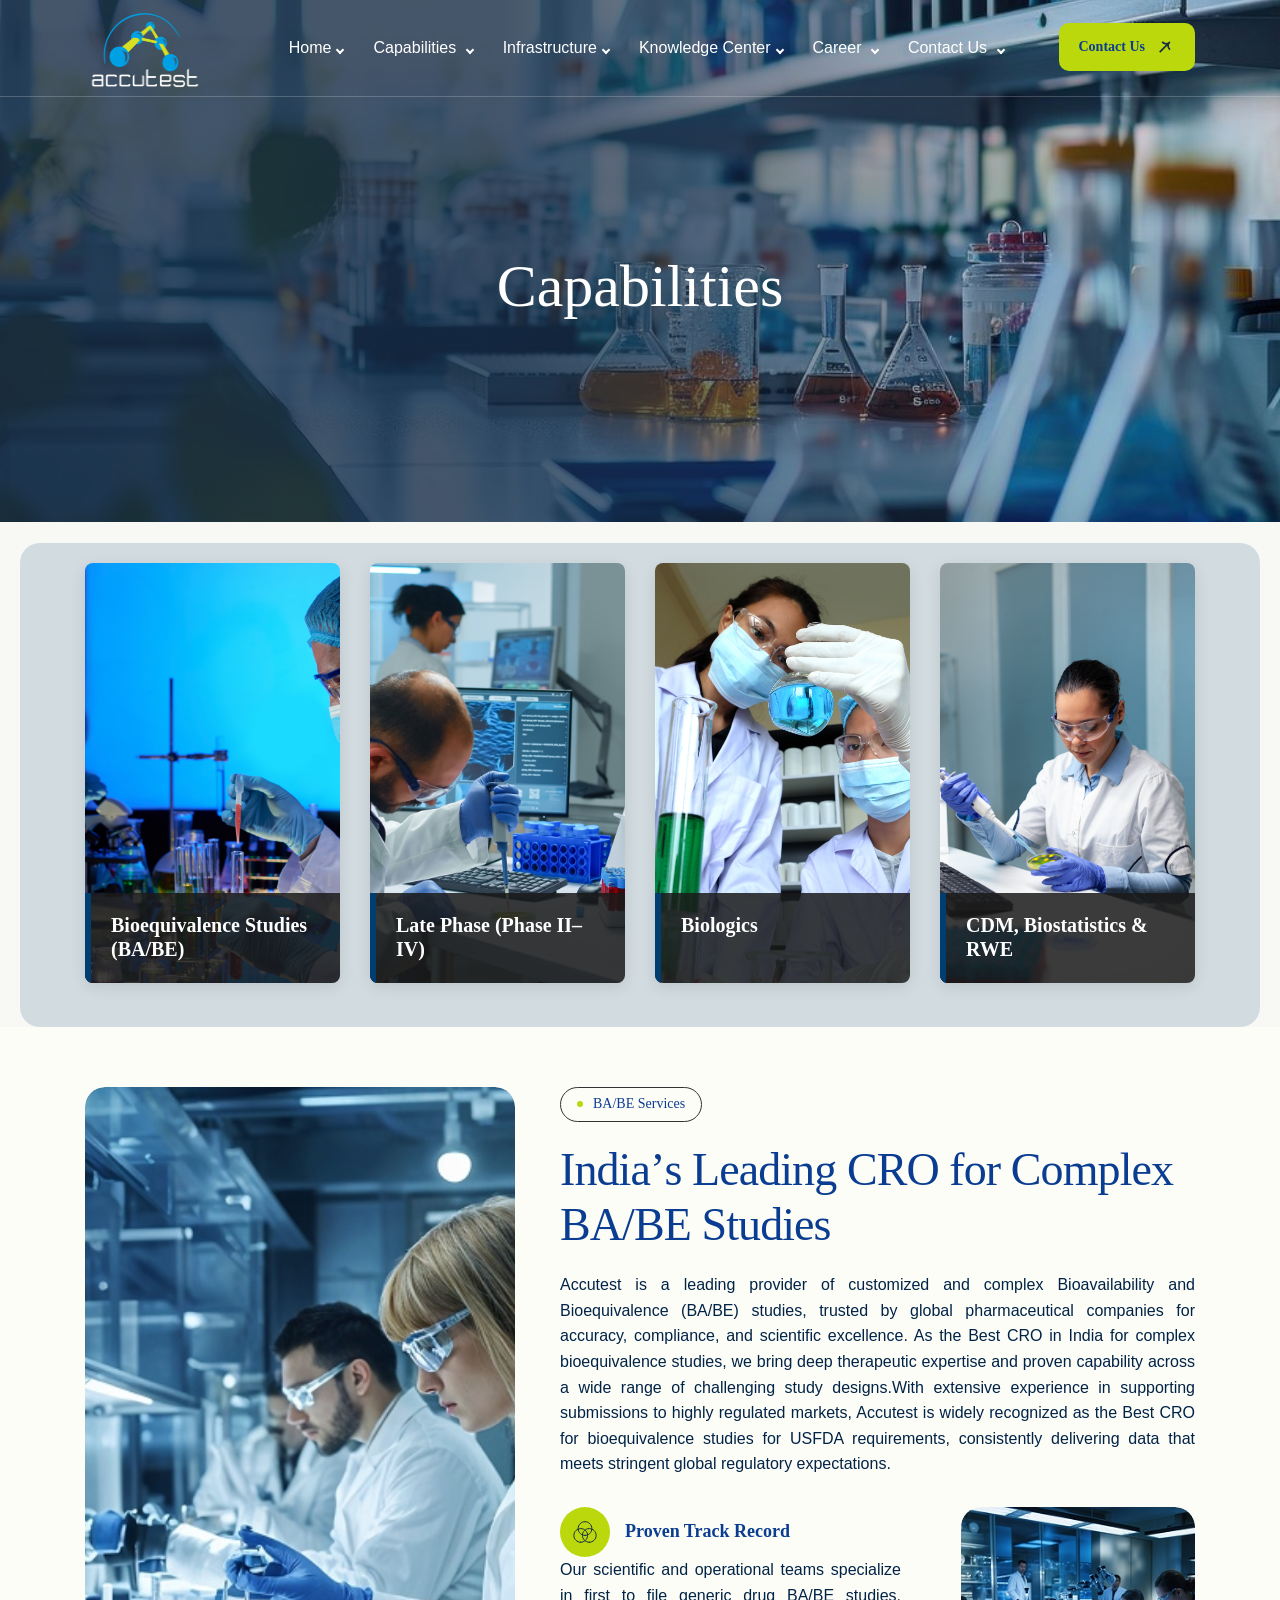
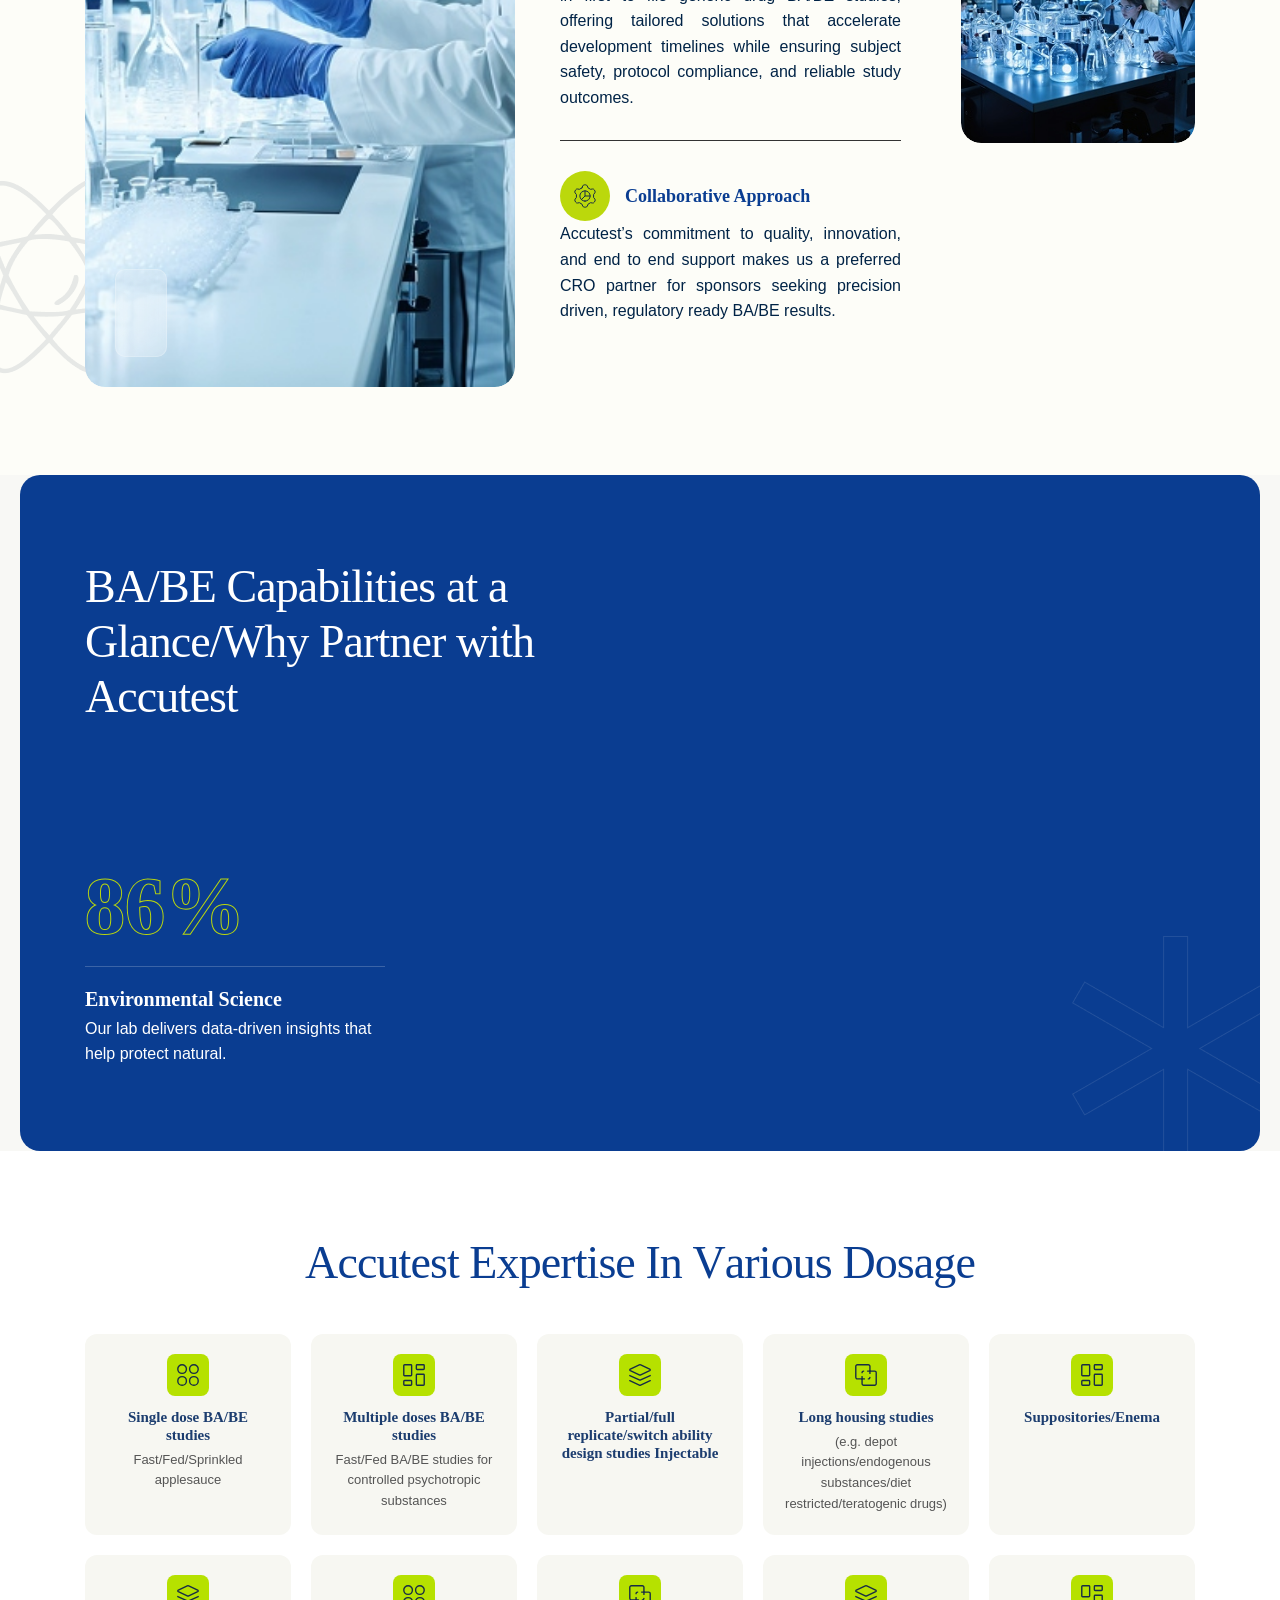
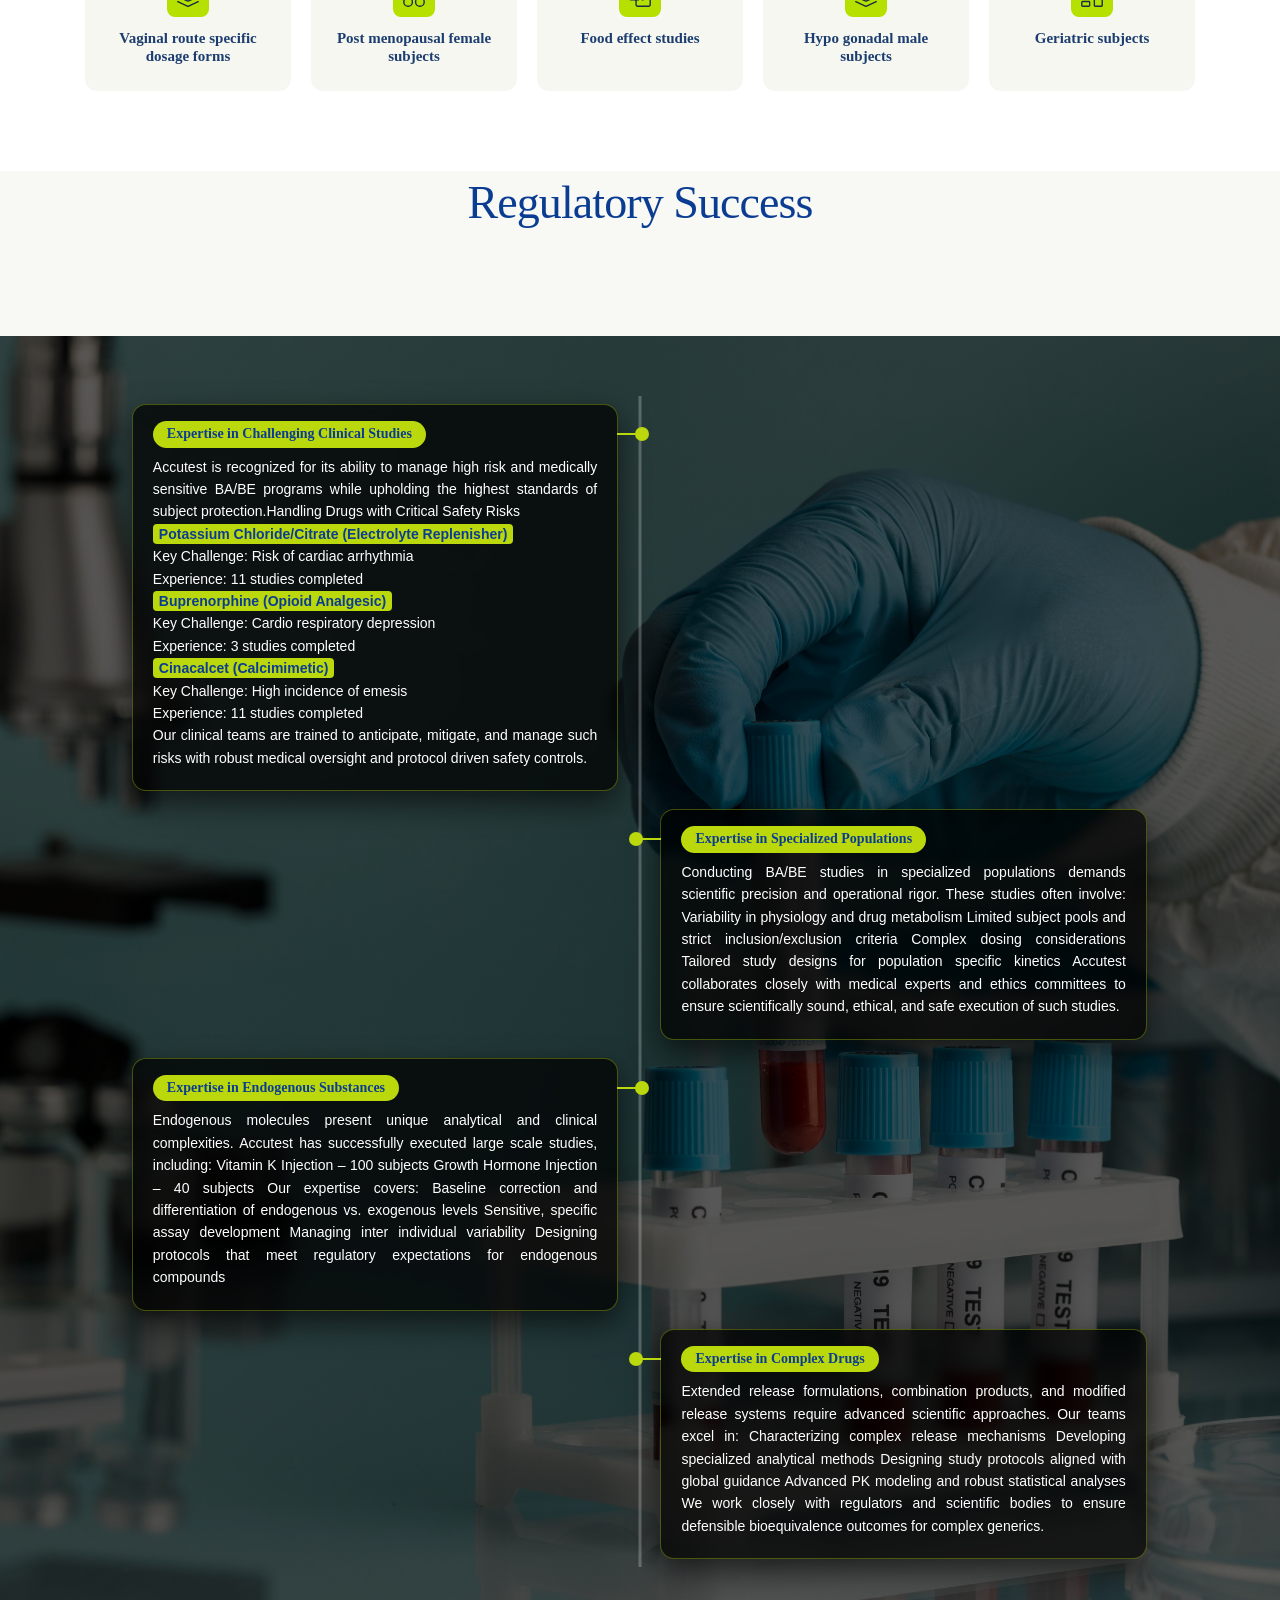
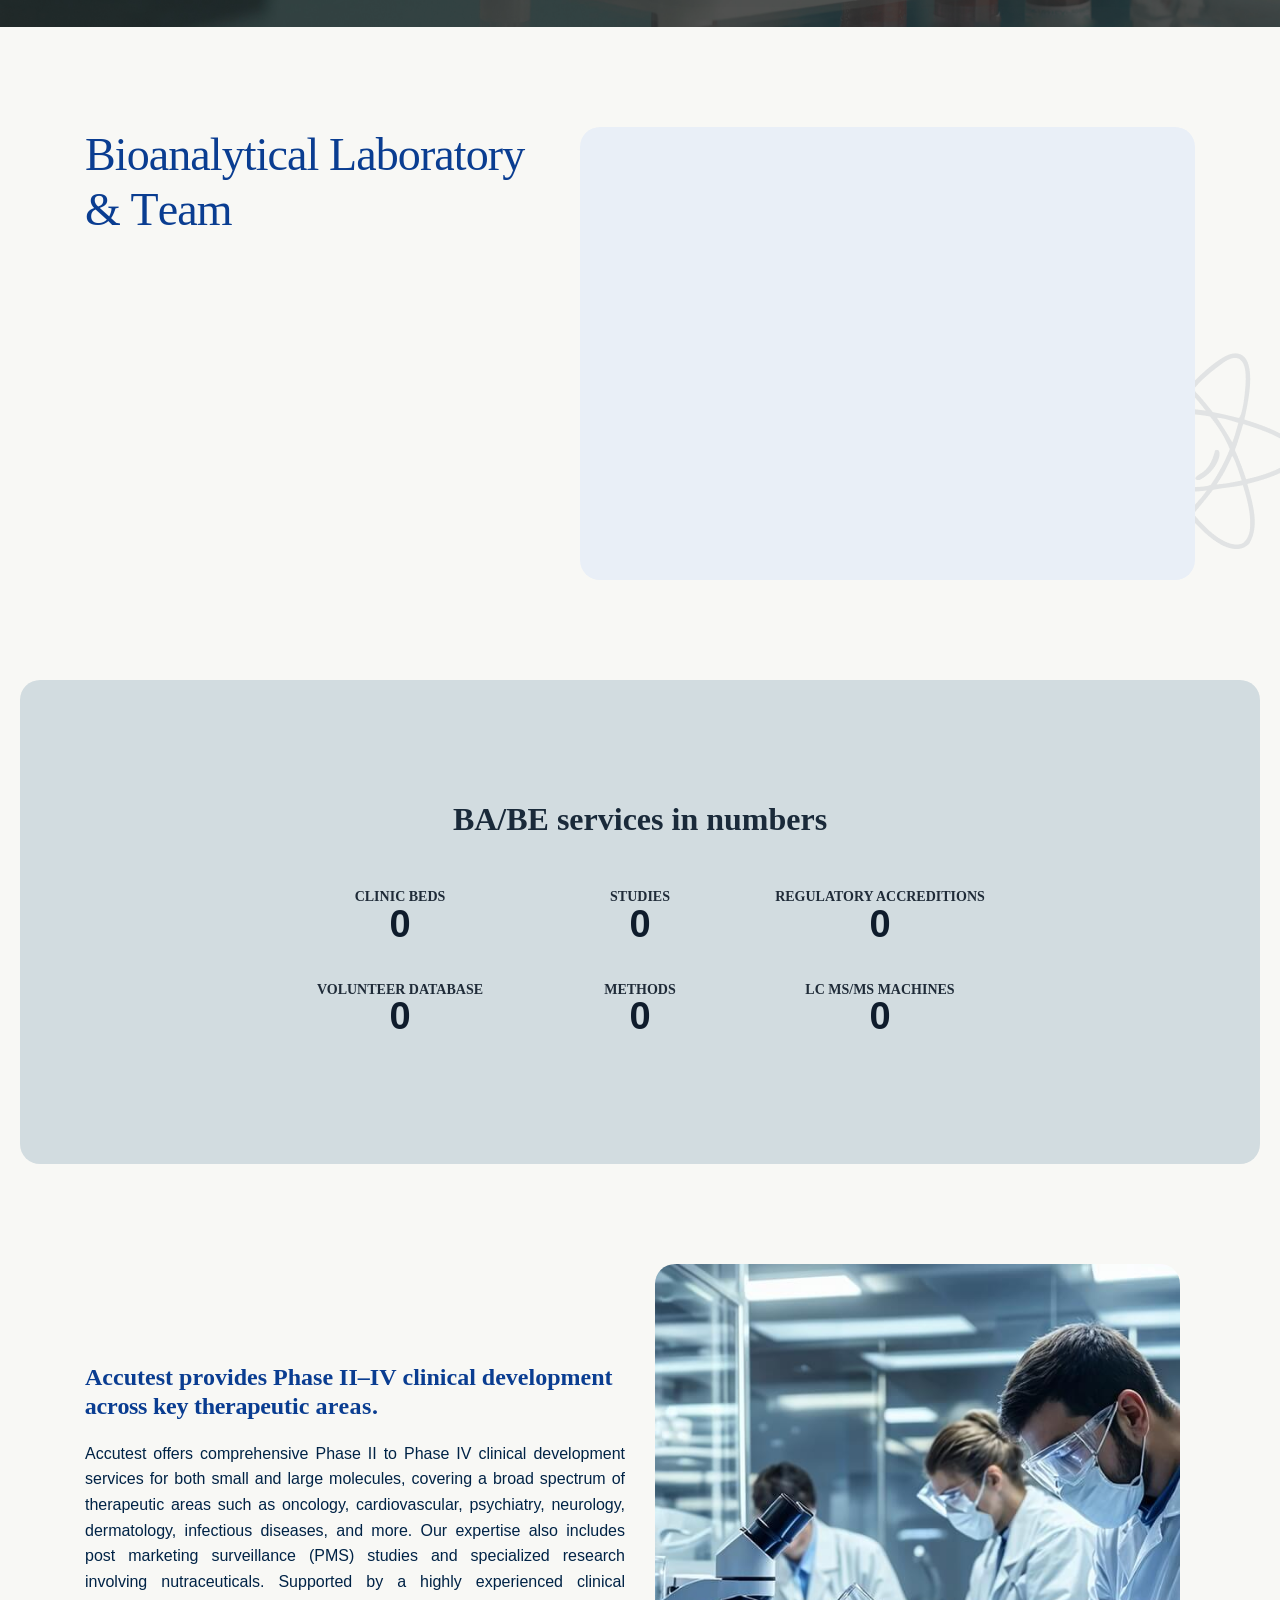
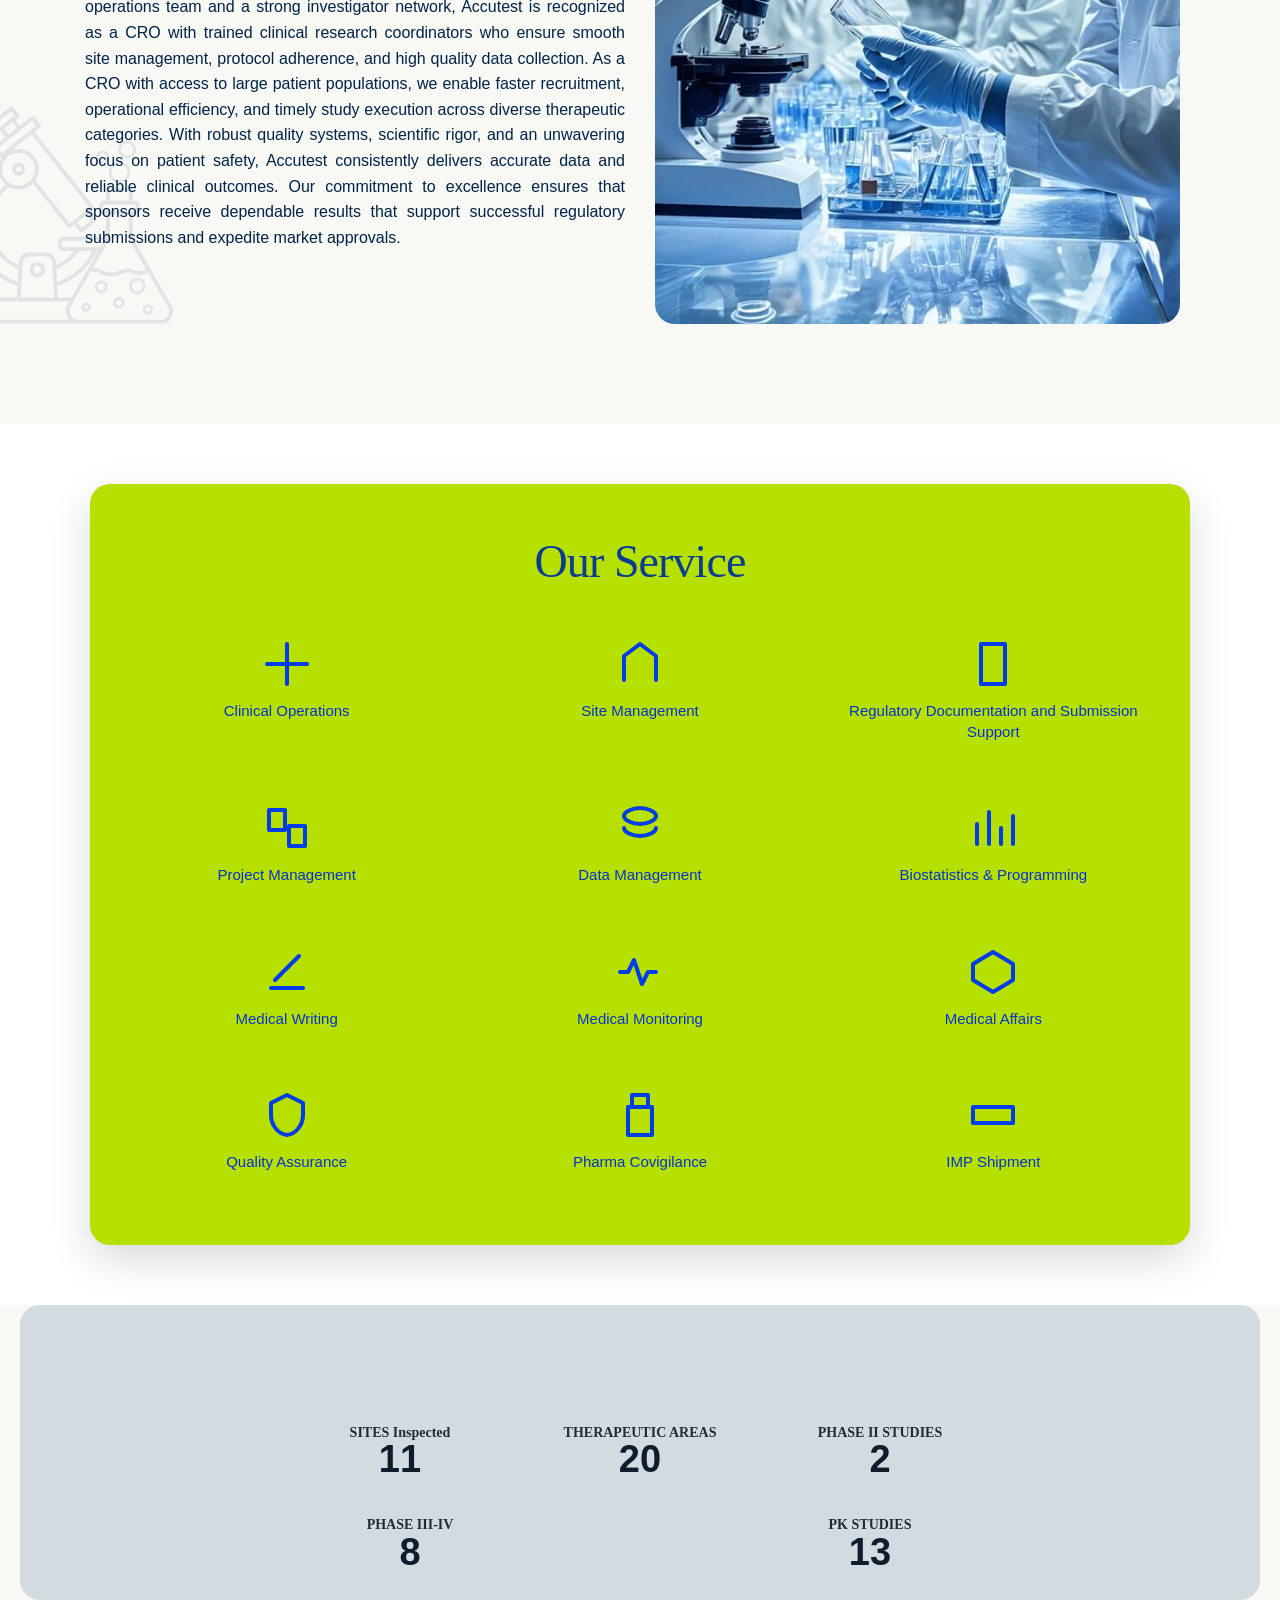
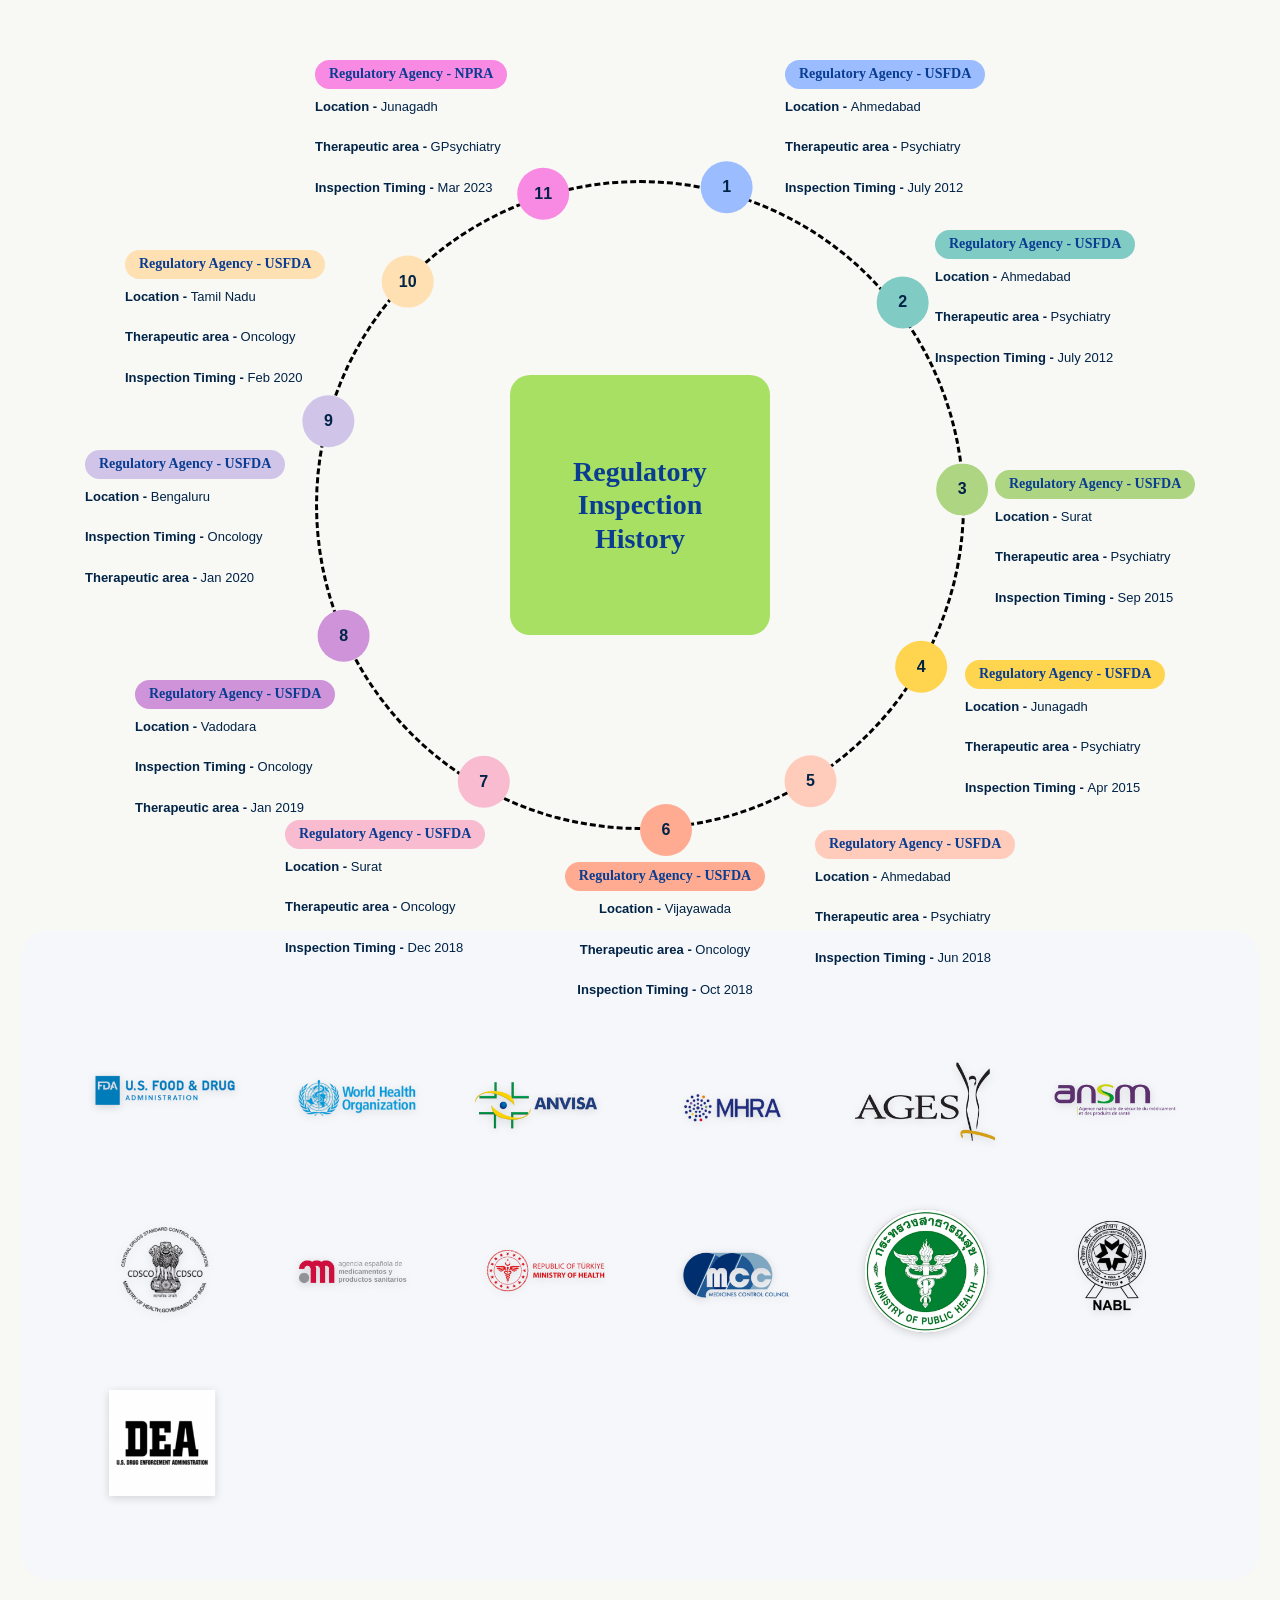
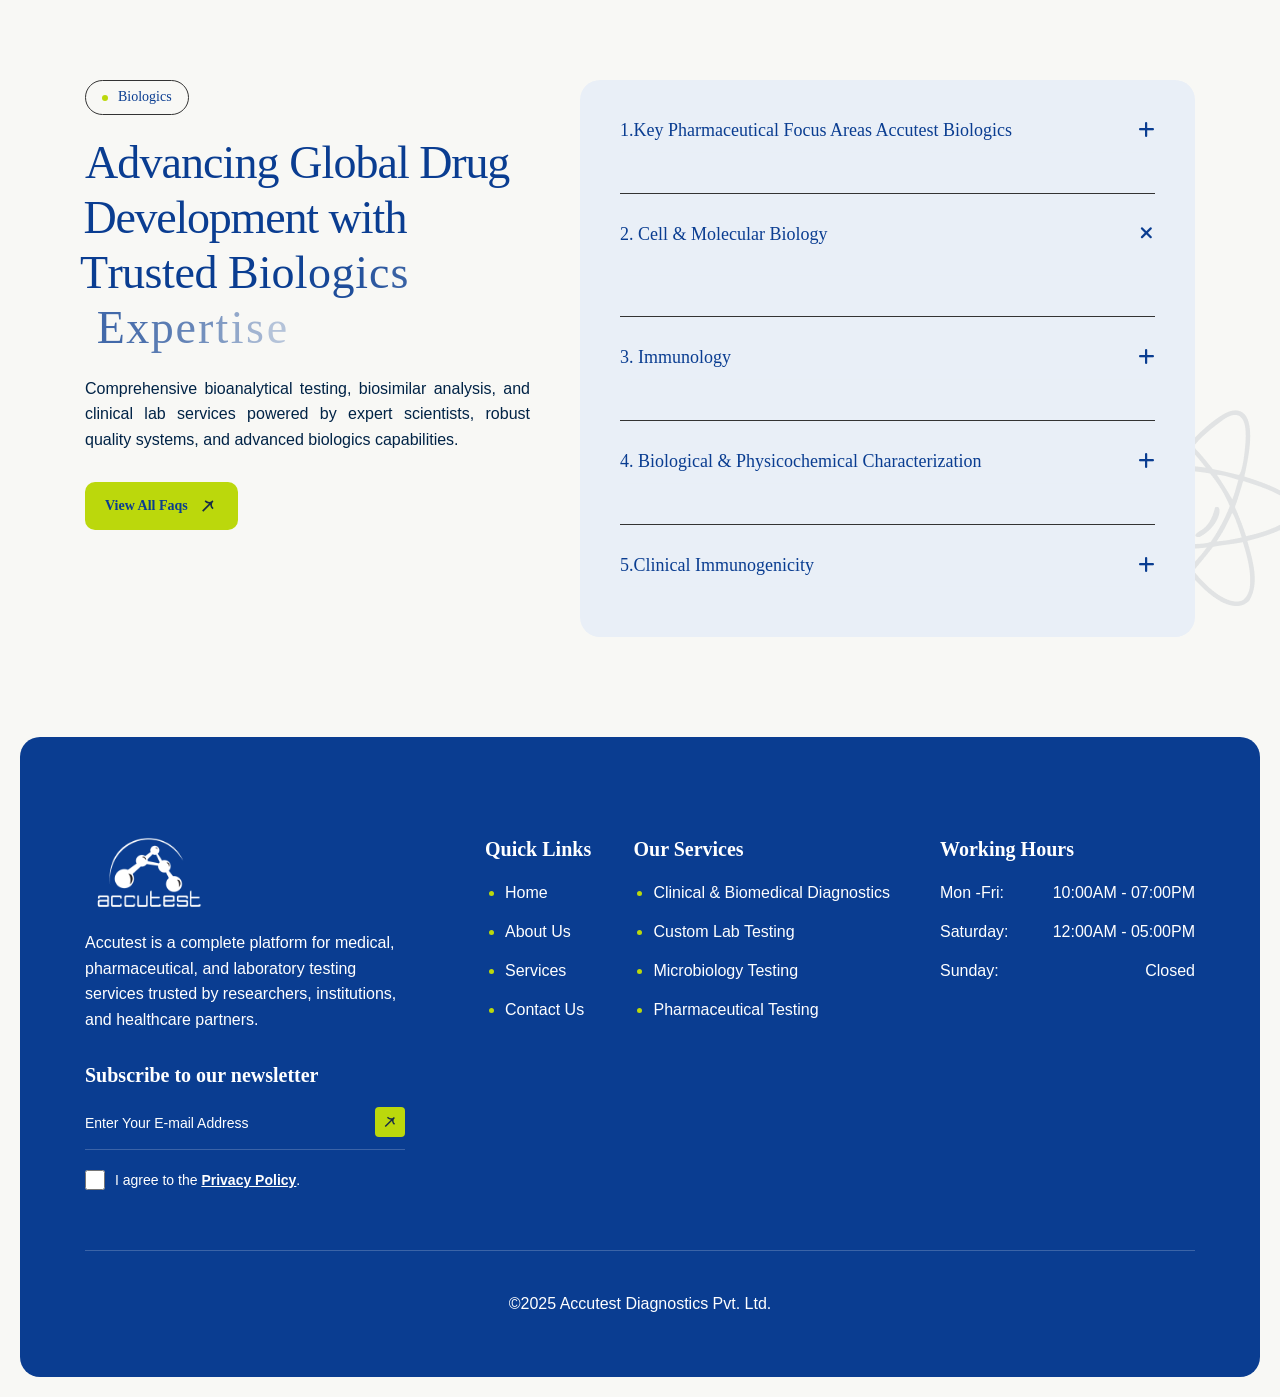
==== capabilities.html @ c5ff9d5c "test" ====
<!DOCTYPE html>
<html lang="zxx">

<head>
    <!-- Meta -->
    <meta charset="utf-8">
    <meta http-equiv="X-UA-Compatible" content="IE=edge">
    <meta name="viewport" content="width=device-width, initial-scale=1.0, maximum-scale=1">
    <meta name="description" content="">
    <meta name="keywords" content="">
    <meta name="author" content="Accutest">
    <!-- Page Title -->
    <title>Accutest Research Laboratories - A Trusted Indian CRO</title>
    <!-- Favicon Icon -->
    <link rel="shortcut icon" type="image/x-icon" href="images/whitefavicon.png">
    <!-- Google Fonts Css-->
    <link rel="preconnect" href="https://fonts.googleapis.com">
    <link rel="preconnect" href="https://fonts.gstatic.com" crossorigin>
    <link href="https://fonts.googleapis.com/css2?family=Manrope:wght@200..800&family=Sora:wght@100..800&display=swap"
        rel="stylesheet">
    <!-- Bootstrap Css -->
    <link href="css/bootstrap.min.css" rel="stylesheet" media="screen">
    <!-- SlickNav Css -->
    <link href="css/slicknav.min.css" rel="stylesheet">
    <!-- Swiper Css -->
    <link rel="stylesheet" href="css/swiper-bundle.min.css">
    <!-- Font Awesome Icon Css-->
    <link href="css/all.min.css" rel="stylesheet" media="screen">
    <!-- Animated Css -->
    <link href="css/animate.css" rel="stylesheet">
    <!-- Magnific Popup Core Css File -->
    <link rel="stylesheet" href="css/magnific-popup.css">
    <!-- Mouse Cursor Css File -->
    <link rel="stylesheet" href="css/mousecursor.css">
    <!-- Main Custom Css -->

    <link href="css/capili.css" rel="stylesheet" media="screen">


</head>

<body>

    <!-- Preloader Start -->
    <div class="preloader">
        <div class="loading-container">
            <div class="loading"></div>
            <div id="loading-icon">
                <img src="images/logo-white.png" alt="Logo">
            </div>
        </div>
    </div>
    <!-- Preloader End -->

    <!-- Header Start -->
    <header class="main-header">
        <div class="header-sticky">
            <nav class="navbar navbar-expand-lg">
                <div class="container">
                    <!-- Logo Start -->
                    <a class="navbar-brand" href="index.html">
                        <img src="images/logo-white.png" style="height: 80px;width: 150px; " alt="Accutest">
                    </a>
                    <!-- Logo End -->
                    <!-- Main Menu Start -->
                    <div class="collapse navbar-collapse main-menu">
                        <div class="nav-menu-wrapper">
                            <ul class="navbar-nav mr-auto" id="menu">
                                <li class="nav-item submenu"><a class="nav-link" href="./">Home<span
                                            class="arrow-down"></span></a>
                                    <ul>
                                        <li class="nav-item"><a class="nav-link" href="#about">About Us</a></li>
                                        <li class="nav-item"><a class="nav-link" href="#leadership">Leadership team
                                            </a></li>
                                    </ul>
                                </li>
                                <li class="nav-item submenu "><a class="nav-link" href="capabilities.html">Capabilities
                                        <span class="arrow-down"></span></a>
                                    <ul class="nav-item submenu">
                                        <li class="nav-item"><a class="nav-link"
                                                href="capabilities.html#BA/services">BA/BE Studies</a></li>
                                        <li class="nav-item"><a class="nav-link" href="capabilities.html#latephase">Late
                                                Phase(II IV Trials)
                                            </a></li>
                                        <li class="nav-item"><a class="nav-link"
                                                href="capabilities.html#biologics">Biologics
                                            </a></li>
                                        <li class="nav-item"><a class="nav-link" href="underconstruction.html">CDM &
                                                Biostatistics & Real World Evidence
                                            </a></li>
                                    </ul>
                                <li class="nav-item submenu"><a class="nav-link"
                                        href="Infrastructure.html">Infrastructure<span class="arrow-down"></span></a>
                                    <ul class="nav-item submenu">
                                        <li class="nav-item"><a class="nav-link"
                                                href="Infrastructure.html#Regulatory">Regulatory
                                            </a></li>
                                        <li class="nav-item"><a class="nav-link"
                                                href="Infrastructure.html#clinic">Clinical
                                            </a></li>
                                        <li class="nav-item"><a class="nav-link"
                                                href="Infrastructure.html#Bio-analytical-Lab">Bio Analytical Lab
                                            </a></li>
                                        <li class="nav-item"><a class="nav-link"
                                                href="Infrastructure.html#Biologics-Lab">Biologics Lab
                                            </a></li>
                                        <li class="nav-item"> <a class="nav-link "
                                                href="Infrastructure.html#IT-Infrastructure">IT Infrastructure</a></li>
                                    </ul>
                                </li>
                                <li class="nav-item submenu"> <a class="nav-link" href="Knowledge-Center.html">
                                        Knowledge Center<span class="arrow-down"></span></a>
                                    <ul class="nav-item submenu">
                                        <li class="nav-item"><a class="nav-link" href="Knowledge-Center.html">Corporate
                                                Presentation</a></li>
                                        <li class="nav-item"><a class="nav-link"
                                                href="Knowledge-Center.html">Brochures/Flyers
                                            </a></li>
                                        <li class="nav-item"><a class="nav-link" href="Knowledge-Center.html">Method
                                                Development & Validation
                                            </a></li>
                                        <li class="nav-item"> <a class="nav-link"
                                                href="Knowledge-Center.html">Podcast/Webinars/Posters
                                            </a></li>
                                    </ul>
                                </li>
                                <li class="nav-item submenu"> <a class="nav-link" href="Career.html">Career
                                        <span class="arrow-down"></span></a>
                                    <ul class="nav-item submenu">
                                        <li class="nav-item"><a class="nav-link" href="Career.html">Vacancies</a></li>
                                        <li class="nav-item"><a class="nav-link" href="Career.html">Why
                                                choose Accutest
                                            </a></li>
                                        <li class="nav-item"><a class="nav-link" href="Career.html">Event
                                                Photos
                                            </a></li>
                                    </ul>
                                </li>
                                <li class="nav-item submenu"><a class="nav-link" href="Contact-Us.html">Contact Us <span
                                            class="arrow-down"></span></a>
                                    <ul class="nav-item submenu">
                                        <li class="nav-item"><a class="nav-link" href="Contact-Us.html#map">Unit Address
                                                with google maps
                                            </a></li>
                                        <li class="nav-item"><a class="nav-link" href="Contact-Us.html#form">Enquiry
                                                Form
                                            </a></li>
                                        <li class="nav-item"> <a class="nav-link" href="Contact-Us.html#foot">Foot Note
                                            </a></li>
                                    </ul>
                                </li>
                                </li>
                            </ul>
                        </div>
                        <!-- Header Btn Start -->
                        <div class="header-btn">
                            <a href="tel:22 2778 0720" class="btn-default btn-highlighted">Contact Us</a>
                        </div>
                        <!-- Header Btn End -->
                    </div>
                    <!-- Main Menu End -->
                    <div class="navbar-toggle backgrounf-red"></div>
                </div>
            </nav>
            <div class="responsive-menu"></div>
        </div>
    </header>
    <!-- Header End -->

    <!-- Hero Section Start -->



    <!--end-->
    <div class="hero">

        <div class="page-header-box">
            <h1 class="text-anime-style-3" data-cursor="-opaque">Capabilities</h1>
            </h1>
        </div>
    </div>



    <!-- About Us Section Start -->
    <div class="about-us">




    </div>
    <!-- About Us Section End -->

    <!-- Our Services Section Start -->
   <section class="our-services bg-section">
    <div class="container">
        <div class="row">

            <div class="col-lg-3 col-md-6 mb-4">
                <div class="logic-card">
                    <div class="card-image">
                        <img src="images/ab1.jpg" alt="BA/BE Studies">
                        <div class="card-title-bottom">
                            <h3>Bioequivalence Studies (BA/BE)</h3>
                        </div>
                    </div>
                    <div class="card-overlay-content">
                        <h3>Bioequivalence Studies (BA/BE)</h3>
                        <p>
                            Accutest is a leading provider of customized and complex Bioavailability and
                            Bioequivalence studies with regulatory compliance and global acceptance.
                        </p>
                      
                    </div>
                </div>
            </div>

            <div class="col-lg-3 col-md-6 mb-4">
                <div class="logic-card">
                    <div class="card-image">
                        <img src="images/ab2.jpg" alt="Late Phase Studies">
                        <div class="card-title-bottom">
                            <h3>Late Phase (Phase II–IV)</h3>
                        </div>
                    </div>
                    <div class="card-overlay-content">
                        <h3>Late Phase (Phase II–IV)</h3>
                        <p>
                            Phase II–IV studies for small and large molecules, nutraceuticals,
                            therapeutic equivalence and clinical endpoint trials.
                        </p>
                       
                    </div>
                </div>
            </div>

            <div class="col-lg-3 col-md-6 mb-4">
                <div class="logic-card">
                    <div class="card-image">
                        <img src="images/ab3.jpg" alt="Biologics">
                        <div class="card-title-bottom">
                            <h3>Biologics</h3>
                        </div>
                    </div>
                    <div class="card-overlay-content">
                        <h3>Biologics</h3>
                        <p>
                            Characterization, clinical comparability (PK/PD), and immunogenicity
                            studies for biosimilar products.
                        </p>
                       
                    </div>
                </div>
            </div>

            <div class="col-lg-3 col-md-6 mb-4">
                <div class="logic-card">
                    <div class="card-image">
                        <img src="images/ab4.jpg" alt="CDM & Biostatistics">
                        <div class="card-title-bottom">
                            <h3>CDM, Biostatistics & RWE</h3>
                        </div>
                    </div>
                    <div class="card-overlay-content">
                        <h3>CDM, Biostatistics & RWE</h3>
                        <p>
                            Claims databases, EHR curation, registry data analysis, HEOR,
                            epidemiology, safety detection, and real-world evidence analytics.
                        </p>
                       
                    </div>
                </div>
            </div>

        </div>
    </div>
</section>
    <!-- Our Services Section End -->



    <!-- Why Choose Us Section Start -->
    <section id="BA/services">
       <div class="why-choose-us" style="padding: 60px 0;">
            <div class="container">
                <div class="row align-items-start">
                    <div class="col-lg-5">
                        <!-- Why Choose Image Box Start -->
                        <div class="why-choose-image-box">
                            <!-- Why Choose Image Start -->
                            <div class="why-choose-image">
                                <figure class="image-anime reveal">
                                    <img src="images/why-choose-image.jpg" alt="" class="main-feature-img">
                                </figure>
                            </div>
                            <!-- Why Choose Image End -->

                            <!-- Satisfy Client Box Start -->
                            <div class="satisfy-client-box">
                                <!-- Satisfy Client Images Start -->
                                <div class="satisfy-client-images">


                                </div>
                                <!-- Satisfy Client Images End -->

                                <!-- Satisfy Client Content Start -->
                                <div class="satisfy-client-content">
                                    <h3></h3>
                                </div>
                                <!-- Satisfy Client Content End -->
                            </div>
                            <!-- Satisfy Client Box End -->
                        </div>
                        <!-- Why Choose Image Box End -->
                    </div>


                    <div class="col-lg-7">
                        <!-- Why Choose Content Start -->
                        <div class="why-choose-content">
                            <!-- Section Title Start -->
                            <div class="section-title">
                                <h3 class="wow fadeInUp">BA/BE Services
                                </h3>
                                <h2 class="text-anime-style-3" data-cursor="-opaque">India’s Leading CRO for Complex
                                    BA/BE Studies</h2>
                                <p class="wow fadeInUp text-justify" data-wow-delay="0.2s">Accutest is a leading
                                    provider of
                                    customized and complex Bioavailability and Bioequivalence (BA/BE) studies, trusted
                                    by global pharmaceutical companies for accuracy, compliance, and scientific
                                    excellence. As the Best CRO in India for complex bioequivalence studies, we bring
                                    deep therapeutic expertise and proven capability across a wide range of challenging
                                    study designs.With extensive experience in supporting submissions to highly
                                    regulated markets, Accutest is widely recognized as the Best CRO for bioequivalence
                                    studies for USFDA requirements, consistently delivering data that meets stringent
                                    global regulatory expectations.

                                </p>
                            </div>
                            <!-- Section Title End -->

                            <!-- Why Choose Body Start -->
                            <div class="why-choose-body d-fl">
                                <!-- Why Choose Item Box Start -->
                                <div class="why-choose-item-box">
                                    <!-- Why Choose Item List Start -->
                                    <div class="why-choose-item-list">
                                        <!-- Why Choose Item Start -->
                                        <div class="why-choose-item wow fadeInUp" data-wow-delay="0.4s">
                                            <div class="why-choose-item-header">
                                                <div class="icon-box">
                                                    <img src="images/icon-why-choose-1.svg" alt="">
                                                </div>
                                                <div class="why-choose-item-title">
                                                    <h3>Proven Track Record</h3>
                                                </div>
                                            </div>
                                            <div class="why-choose-item-content ">
                                                <p class="text-justify">Our scientific and operational teams specialize
                                                    in first to file
                                                    generic drug BA/BE studies, offering tailored solutions that
                                                    accelerate development timelines while ensuring subject safety,
                                                    protocol compliance, and reliable study outcomes.
                                                </p>
                                            </div>
                                        </div>
                                        <!-- Why Choose Item End -->

                                        <!-- Why Choose Item Start -->
                                        <div class="why-choose-item wow fadeInUp" data-wow-delay="0.6s">
                                            <div class="why-choose-item-header">
                                                <div class="icon-box">
                                                    <img src="images/icon-why-choose-2.svg" alt="">
                                                </div>
                                                <div class="why-choose-item-title">
                                                    <h3>Collaborative Approach</h3>
                                                </div>
                                            </div>
                                            <div class="why-choose-item-content ">
                                                <p class="text-justify">Accutest’s commitment to quality, innovation,
                                                    and end to end support
                                                    makes us a preferred CRO partner for sponsors seeking
                                                    precision driven, regulatory ready BA/BE results.
                                                </p>
                                            </div>
                                        </div>
                                        <!-- Why Choose Item End -->
                                    </div>
                                    <!-- Why Choose Item List End -->

                                    <!-- Why choose Button Start -->
                                    <div class="why-choose-btn wow fadeInUp" data-wow-delay="0.8s">
                                        <a href="underconstruction.html" class="btn-default">contact us</a>
                                    </div>
                                    <!-- Why choose Button End -->
                                </div>
                                <!-- Why Choose Item Box End -->

                                <!-- Why Choose Body Image Start -->
                                <div class="why-choose-body-image">
                                    <figure class="image-anime reveal">
                                        <img src="images/why-choose-body-image.jpg" alt="">
                                    </figure>
                                </div>
                                <!-- Why Choose Body Image End -->
                            </div>
                            <!-- Why Choose Body End -->
                        </div>
                        <!-- Why Choose Content End -->
                    </div>
    </section>
    </div>
    </div>
    </div>
    <!-- Why Choose Us Section End -->

    <!-- What We Do Section Start -->
    <div class="what-we-do bg-section dark-section">
        <div class="container">
            <div class="row align-items-center">
                <div class="col-lg-6">
                    <!-- What We Content Start -->
                    <div class="what-we-contant">
                        <!-- Section Title Start -->
                        <div class="section-title">
                            <!--- <h3 class="wow fadeInUp"></h3>-->
                            <h2 class="text-anime-style-3" data-cursor="-opaque">BA/BE Capabilities at a Glance/Why
                                Partner with Accutest</h2>
                            <p class="wow fadeInUp" data-wow-delay="0.2s"></p>
                        </div>
                        <!-- Section Title End -->

                        <!-- What We Button Start -->
                        <div class="what-we-btn wow fadeInUp" data-wow-delay="0.4s">
                            <a href="underconstruction.html" class="btn-default btn-highlighted">contact us</a>
                        </div>
                        <!-- What We Button End -->

                        <!-- What We Counter Box Start -->
                        <div class="what-we-counter-box">
                            <h2><span class="counter">98</span>%</h2>
                            <h3>Environmental Science</h3>
                            <p>Our lab delivers data-driven insights that help protect natural.</p>
                        </div>
                        <!-- What We Counter Box End -->
                    </div>
                    <!-- What We Content End -->
                </div>

                <div class="col-lg-6">
                    <div class="what-we-item-list">
                        <div class="what-we-item wow fadeInUp">
                            <div class="icon-box">
                                <img src="images/Your paragraph text (5).png" alt="">
                            </div>
                            <div class="what-we-content accordion-item">
                                <div class="accordion-header">
                                    <h3><span class="counter">262</span>+ Clinical Beds</h3>
                                    <span class="icon-toggle">+</span>
                                </div>
                                <div class="accordion-body">
                                    <p>Ensuring comfortable, safe accommodation for large volunteer groups.</p>
                                </div>
                            </div>
                        </div>

                        <div class="what-we-item wow fadeInUp" data-wow-delay="0.2s">
                            <div class="icon-box">
                                <img src="images/Your paragraph text (4).png" alt="">
                            </div>
                            <div class="what-we-content accordion-item">
                                <div class="accordion-header">
                                    <h3><span class="counter">3500</span>+ BA/BE Studies Completed</h3>
                                    <span class="icon-toggle">+</span>
                                </div>
                                <div class="accordion-body">
                                    <p>Trusted expertise in conducting high quality BA/BE studies at scale.</p>
                                </div>
                            </div>
                        </div>

                        <div class="what-we-item wow fadeInUp" data-wow-delay="0.4s">
                            <div class="icon-box">
                                <img src="images/Your paragraph text (3).png" alt="">
                            </div>
                            <div class="what-we-content accordion-item">
                                <div class="accordion-header">
                                    <h3><span class="counter">140</span>+ Regulatory Accreditations</h3>
                                    <span class="icon-toggle">+</span>
                                </div>
                                <div class="accordion-body">
                                    <p>Certified and approved by major international regulatory authorities.</p>
                                </div>
                            </div>
                        </div>

                        <div class="what-we-item wow fadeInUp" data-wow-delay="0.6s">
                            <div class="icon-box">
                                <img src="images/Your paragraph text (2).png" alt="">
                            </div>
                            <div class="what-we-content accordion-item">
                                <div class="accordion-header">
                                    <h3><span class="counter">45,000</span>+ Healthy Volunteer Database</h3>
                                    <span class="icon-toggle">+</span>
                                </div>
                                <div class="accordion-body">
                                    <p>We work closely with academic institutions, private industries, and government
                                        agencies to co-develop innovative research.</p>
                                </div>
                            </div>
                        </div>

                        <div class="what-we-item wow fadeInUp" data-wow-delay="0.6s">
                            <div class="icon-box">
                                <img src="images/Your paragraph text (1).png" alt="">
                            </div>
                            <div class="what-we-content accordion-item">
                                <div class="accordion-header">
                                    <h3><span class="counter">1000</span>+ Validated Analytical Methods</h3>
                                    <span class="icon-toggle">+</span>
                                </div>
                                <div class="accordion-body">
                                    <p>Globally compliant, fully validated methods for accurate bioanalytical results.
                                    </p>
                                </div>
                            </div>
                        </div>

                        <div class="what-we-item wow fadeInUp" data-wow-delay="0.6s">
                            <div class="icon-box">
                                <img src="images/Your paragraph text.png" alt="">
                            </div>
                            <div class="what-we-content accordion-item">
                                <div class="accordion-header">
                                    <h3><span class="counter">21</span> LC MS/MS Systems</h3>
                                    <span class="icon-toggle">+</span>
                                </div>
                                <div class="accordion-body">
                                    <p>Advanced LC MS/MS technology ensuring precise detection across diverse matrices.
                                    </p>
                                </div>
                            </div>
                        </div>
                    </div>

                </div>
            </div>
        </div>
    </div>

    <section class="expertise-section">
        <div class="expertise-title">
            <h2 class="text-anime-style-3" data-cursor="-opaque">Accutest Expertise In Various Dosage
            </h2>
            <p class="wow fadeInUp" data-wow-delay="0.2s"></p>
        </div>

        <div class="container">


            <div class="expertise-grid">

                <div class="expertise-box">
                    <div class="expertise-icon">
                        <img src="images/icon-service-1.svg" alt="">
                    </div>
                    <div class="expertise-text">
                        <h4>Single dose BA/BE studies</h4>
                        <p>Fast/Fed/Sprinkled applesauce</p>

                    </div>
                </div>

                <div class="expertise-box">
                    <div class="expertise-icon">
                        <img src="images/icon-service-2.svg" alt="">
                    </div>
                    <div class="expertise-text">
                        <h4>Multiple doses BA/BE studies</h4>
                        <p>Fast/Fed BA/BE studies for controlled psychotropic substances
                        </p>

                    </div>
                </div>
                <div class="expertise-box">
                    <div class="expertise-icon">
                        <img src="images/icon-service-3.svg" alt="">
                    </div>
                    <div class="expertise-text">
                        <h4>Partial/full replicate/switch ability design studies Injectable
                        </h4>

                    </div>
                </div>
                <div class="expertise-box">
                    <div class="expertise-icon">
                        <img src="images/icon-service-4.svg" alt="">
                    </div>
                    <div class="expertise-text">
                        <h4>Long housing studies
                        </h4>
                        <p> (e.g. depot injections/endogenous substances/diet restricted/teratogenic drugs)</p>

                    </div>
                </div>
                <div class="expertise-box">
                    <div class="expertise-icon">
                        <img src="images/icon-service-2.svg" alt="">
                    </div>
                    <div class="expertise-text">
                        <h4>Suppositories/Enema
                        </h4>

                    </div>
                </div>
                <div class="expertise-box">
                    <div class="expertise-icon">
                        <img src="images/icon-service-3.svg" alt="">
                    </div>
                    <div class="expertise-text">
                        <h4>Vaginal route specific dosage forms
                        </h4>

                    </div>
                </div>

                <div class="expertise-box">
                    <div class="expertise-icon">
                        <img src="images/icon-service-1.svg" alt="">
                    </div>
                    <div class="expertise-text">
                        <h4>Post menopausal female subjects
                        </h4>

                    </div>
                </div>
                <div class="expertise-box">
                    <div class="expertise-icon">
                        <img src="images/icon-service-4.svg" alt="">
                    </div>
                    <div class="expertise-text">
                        <h4>Food effect studies
                        </h4>

                    </div>
                </div>
                <div class="expertise-box">
                    <div class="expertise-icon">
                        <img src="images/icon-service-3.svg" alt="">
                    </div>
                    <div class="expertise-text">
                        <h4>Hypo gonadal male subjects
                        </h4>

                    </div>
                </div>
                <div class="expertise-box">
                    <div class="expertise-icon">
                        <img src="images/icon-service-2.svg" alt="">
                    </div>
                    <div class="expertise-text">
                        <h4>Geriatric subjects
                        </h4>

                    </div>
                </div>
            </div>



        </div>
        </div>
    </section>

    <div class="expertise-title">
        <h2 class="text-anime-style-3" data-cursor="-opaque">Regulatory Success
        </h2>
        <p class="wow fadeInUp text-justify" data-wow-delay="0.2s">Accutest has an exceptional BA/BE regulatory track
            record, with
            approvals and inspections from USFDA, EMA, WHO, ANVISA, DCGI, NPRA, and several other global authorities 
            ensuring that data generated withstands the scrutiny of major markets worldwide.</p>
    </div>

    <!-- ===============================
     ACCUTEST HISTORY TIMELINE
================================ -->

    <section class="scroll-timeline zigzag-timeline">

        <!-- Center Journey Line -->
        <div class="timeline-line">
            <span class="timeline-progress"></span>
        </div>

        <!-- Timeline Item 1 -->
        <div class="timeline-item ">
            <h3>Expertise in Challenging Clinical Studies</h3>
            <p class="text-justify">Accutest is recognized for its ability to manage high risk and medically sensitive
                BA/BE programs while upholding the highest standards of subject protection.Handling Drugs with Critical
                Safety Risks
                <br><strong class="drug">Potassium Chloride/Citrate (Electrolyte Replenisher)</strong>
                <br> Key Challenge: Risk of
                cardiac arrhythmia <br>Experience: 11 studies completed <br><strong class="drug"> Buprenorphine (Opioid
                    Analgesic)</strong><br> Key Challenge: Cardio respiratory depression<br>Experience: 3 studies
                completed <br><strong class="drug">Cinacalcet (Calcimimetic)</strong><br> Key Challenge: High incidence of
                emesis<br>Experience: 11 studies completed<br> Our clinical teams are trained to anticipate, mitigate,
                and manage such risks with robust medical oversight and protocol driven safety controls.
            </p>

        </div>

        <!-- Timeline Item 2 -->
        <div class="timeline-item ">
            <h3>Expertise in Specialized Populations</h3>
            <p class="text-justify">
                Conducting BA/BE studies in specialized populations demands scientific precision and operational rigor.
                These studies often involve: Variability in physiology and drug metabolism Limited subject pools and
                strict inclusion/exclusion criteria Complex dosing considerations Tailored study designs for
                population specific kinetics Accutest collaborates closely with medical experts and ethics committees to
                ensure scientifically sound, ethical, and safe execution of such studies.

            </p>
        </div>

        <!-- Timeline Item 3 -->
        <div class="timeline-item ">
            <h3>Expertise in Endogenous Substances</h3>
            <p class="text-justify">
                Endogenous molecules present unique analytical and clinical complexities. Accutest has successfully
                executed large scale studies, including: Vitamin K Injection – 100 subjects Growth Hormone Injection –
                40 subjects Our expertise covers: Baseline correction and differentiation of endogenous vs. exogenous
                levels Sensitive, specific assay development Managing inter individual variability Designing protocols
                that meet regulatory expectations for endogenous compounds

            </p>
        </div>

        <!-- Timeline Item 4 -->
        <div class="timeline-item ">
            <h3>Expertise in Complex Drugs</h3>
            <p class="text-justify">
                Extended release formulations, combination products, and modified release systems require advanced
                scientific approaches. Our teams excel in: Characterizing complex release mechanisms Developing
                specialized analytical methods Designing study protocols aligned with global guidance Advanced PK
                modeling and robust statistical analyses We work closely with regulators and scientific bodies to ensure
                defensible bioequivalence outcomes for complex generics.
            </p>
        </div>



    </section>
    <!-- Our FAQs Section Start -->
    <section id="biologics">
        <div class="our-faqs">
            <div class="container">
                <div class="row">
                    <div class="col-lg-5">
                        <!-- FAQs Content Start -->
                        <div class="faqs-content">
                            <!-- Section Title Start -->
                            <div class="section-title">

                                <h2 class="text-anime-style-3" data-cursor="-opaque">Bioanalytical Laboratory & Team
                                </h2>
                                <p class="wow fadeInUp text-justify" data-wow-delay="0.2s">Accutest’s bioanalytical team
                                    has deep
                                    expertise in developing and validating complex assays, especially those requiring
                                    simultaneous quantification of multiple analytes and metabolites within a single
                                    analytical run. These capabilities demonstrate our scientific strength,
                                    method development maturity, and ability to support challenging regulatory
                                    submissions.
                                </p>
                            </div>
                            <!-- Section Title End -->


                        </div>
                        <!-- FAQs Content End -->
                    </div>

                    <div class="col-lg-7">
                        <!-- FAQ Accordion Start -->
                        <div class="faq-accordion" id="accordion">
                            <!-- FAQ Item Start -->
                            <div class="accordion-item wow fadeInUp">
                                <h2 class="accordion-header" id="heading1">
                                    <button class="accordion-button collapsed" type="button" data-bs-toggle="collapse"
                                        data-bs-target="#collapse1" aria-expanded="true" aria-controls="collapse1">
                                        1.Expertise in Simultaneous Multi Analyte/ Metabolites

                                    </button>
                                </h2>
                                <div id="collapse1" class="accordion-collapse collapse" aria-labelledby="heading1"
                                    data-bs-parent="#accordion">
                                    <div class="accordion-body">

                                        <div class="table-container">
                                            <table class="drug-table">
                                                <thead>
                                                    <tr>
                                                        <th>Drug / Analytes</th>
                                                        <th>Complexity</th>
                                                        <th>Therapeutic Category</th>
                                                    </tr>
                                                </thead>
                                                <tbody>
                                                    <tr>
                                                        <td data-label="Drug / Analytes">
                                                            Bupropion and its Hydroxy, Erythro, and Threo metabolites (4
                                                            analytes)
                                                        </td>
                                                        <td data-label="Complexity">
                                                            High complexity metabolic profiling
                                                        </td>
                                                        <td data-label="Therapeutic Category">
                                                            Antidepressant
                                                        </td>
                                                    </tr>

                                                    <tr>
                                                        <td data-label="Drug / Analytes">
                                                            Atorvastatin and its Ortho and Para metabolites (3 analytes)
                                                        </td>
                                                        <td data-label="Complexity">
                                                            Simultaneous measurement of parent + multiple isomers
                                                        </td>
                                                        <td data-label="Therapeutic Category">
                                                            Antilipemic
                                                        </td>
                                                    </tr>

                                                    <tr>
                                                        <td data-label="Drug / Analytes">
                                                            Sibutramine and its Desmethyl &amp; Didesmethyl metabolites
                                                            (3 analytes)
                                                        </td>
                                                        <td data-label="Complexity">
                                                            Multi-metabolite quantification with stability challenges
                                                        </td>
                                                        <td data-label="Therapeutic Category">
                                                            Anti-obesity
                                                        </td>
                                                    </tr>

                                                    <tr>
                                                        <td data-label="Drug / Analytes">
                                                            Dolutegravir, Emtricitabine and Tenofovir Alafenamide
                                                        </td>
                                                        <td data-label="Complexity">
                                                            Multi-analyte quantification
                                                        </td>
                                                        <td data-label="Therapeutic Category">
                                                            Antiretroviral drugs
                                                        </td>
                                                    </tr>

                                                    <tr>
                                                        <td data-label="Drug / Analytes">
                                                            Valsartan, Sacubitril and Sacubitril Metabolite LBQ657
                                                        </td>
                                                        <td data-label="Complexity">
                                                            Multi-analyte quantification
                                                        </td>
                                                        <td data-label="Therapeutic Category">
                                                            Angiotensin Receptor Neprilysin Inhibitor (ARNI)
                                                        </td>
                                                    </tr>
                                                </tbody>
                                            </table>
                                        </div>

                                        <p>These studies require:</p>
                                        <ul>

                                            <li>Highly selective chromatographic methods</li>

                                            <li>Robust extraction procedures to maintain recovery Analytes and
                                                metabolites
                                            </li>
                                            <li>Stability controlled sample preparation</li>

                                            <li>Sensitive and specific mass transitions for each Analyte/metabolites
                                            </li>

                                            <li>Rigorous validation as per global regulatory expectations (EMA, FDA,
                                                ANVISA, WHO, Canada)</li>
                                            <li>Our ability to perform such specialized assays highlights our analytical
                                                maturity and proficiency in supporting complex BA/BE and clinical
                                                programs.
                                            </li>


                                        </ul>

                                    </div>
                                </div>
                            </div>
                            <!-- FAQ Item End -->

                            <!-- FAQ Item Start -->
                            <div class="accordion-item wow fadeInUp" data-wow-delay="0.2s">
                                <h2 class="accordion-header" id="heading2">
                                    <button class="accordion-button" type="button" data-bs-toggle="collapse"
                                        data-bs-target="#collapse2" aria-expanded="false" aria-controls="collapse2">
                                        2. Expertise in Enantiomer & Positional Isomer Analysis
                                    </button>
                                </h2>
                                <div id="collapse2" class="accordion-collapse collapse show" aria-labelledby="heading2"
                                    data-bs-parent="#accordion">
                                    <div class="accordion-body">
                                        <p class="text-justify">Accutest’s bioanalytical team possesses specialized
                                            expertise in the analysis
                                            of chiral molecules, enantiomers, and positional isomers an area that
                                            requires advanced chromatographic techniques, precise method development,
                                            and deep scientific understanding. Chiral separation is often a regulatory
                                            requirement for many drugs, given that enantiomers can differ significantly
                                            in pharmacokinetics and pharmacodynamics. Our laboratory has successfully
                                            executed chiral LC MS/MS assays across a wide range of therapeutic areas.
                                        </p>
                                        <div class="table-container">
                                            <table class="drug-table">
                                                <thead>
                                                    <tr>
                                                        <th>Drug / Analytes</th>

                                                        <th>Therapeutic Category</th>
                                                    </tr>
                                                </thead>
                                                <tbody>
                                                    <tr>
                                                        <td data-label="Drug / Analytes">
                                                            R and S Ibuprofen
                                                        </td>

                                                        <td data-label="Therapeutic Category">
                                                            NSAID

                                                        </td>
                                                    </tr>

                                                    <tr>
                                                        <td data-label="Drug / Analytes">
                                                            R and S Bicalutamide

                                                        </td>

                                                        <td data-label="Therapeutic Category">
                                                            Anticancer

                                                        </td>
                                                    </tr>

                                                    <tr>
                                                        <td data-label="Drug / Analytes">
                                                            R and S Warfarin
                                                        </td>

                                                        <td data-label="Therapeutic Category">
                                                            Anticoagulant

                                                        </td>
                                                    </tr>

                                                    <tr>
                                                        <td data-label="Drug / Analytes">
                                                            R and S Linezolid

                                                        </td>
                                                        <td data-label="Therapeutic Category">
                                                            Antibacterial

                                                        </td>
                                                    </tr>

                                                    <tr>
                                                        <td data-label="Drug / Analytes">
                                                            Eu and Zu Clomifene

                                                        </td>

                                                        <td data-label="Therapeutic Category">
                                                            Gonad-stimulating hormone

                                                        </td>
                                                    </tr>
                                                </tbody>
                                            </table>
                                        </div>


                                    </div>
                                </div>
                            </div>
                            <!-- FAQ Item End -->



                            <!-- FAQ Item Start -->
                            <div class="accordion-item wow fadeInUp" data-wow-delay="0.4s">
                                <h2 class="accordion-header" id="heading3">
                                    <button class="accordion-button collapsed" type="button" data-bs-toggle="collapse"
                                        data-bs-target="#collapse3" aria-expanded="false" aria-controls="collapse3">
                                        3. Our Strength in Chiral Methodology

                                    </button>
                                </h2>
                                <div id="collapse3" class="accordion-collapse collapse" aria-labelledby="heading3"
                                    data-bs-parent="#accordion">
                                    <div class="accordion-body">
                                        <p>Our team excels in addressing complex challenges such as:
                                        </p>
                                        <ul>
                                            <li>Development of <strong>robust chiral chromatographic methods</strong>
                                            </li>
                                            <li>Separation of closely related isomers with minimal interference
                                            </li>
                                            <li>Accurate quantification of each enantiomer under stringent sensitivity
                                                requirements
                                            </li>
                                            <li>Ensuring stability and reproducibility across long analytical runs
                                            </li>
                                            <li>Compliance with global regulatory expectations for chiral drugs
                                            </li>
                                            <li>Managing shifts in enantiomer interconversion or degradation
                                            </li>
                                        </ul>

                                        <p>This expertise ensures that sponsors receive high quality, defensible data
                                            for regulatory filings in global markets.</p>
                                    </div>
                                </div>
                            </div>
                            <!-- FAQ Item End -->

                            <!-- FAQ Item Start -->
                            <div class="accordion-item wow fadeInUp" data-wow-delay="0.6s">
                                <h2 class="accordion-header" id="heading4">
                                    <button class="accordion-button collapsed" type="button" data-bs-toggle="collapse"
                                        data-bs-target="#collapse4" aria-expanded="false" aria-controls="collapse4">
                                        4. Why Sponsors Choose Accutest

                                    </button>
                                </h2>
                                <div id="collapse4" class="accordion-collapse collapse" aria-labelledby="heading4"
                                    data-bs-parent="#accordion">
                                    <div class="accordion-body">
                                        <ul>
                                            <li>Deep expertise in multi analyte and multi metabolite quantification
                                                </strong>
                                            </li>
                                            <li>Proven success across the most challenging therapeutic classes

                                            </li>
                                            <li>Large scientific team with decades of method development experience

                                            </li>
                                            <li>High throughput operations that safeguard project timelines

                                            </li>
                                            <li>Reliable, reproducible data that withstand global regulatory scrutiny

                                            </li>
                                            <li>Your Trusted Partner for Complex Bioanalysis
                                                <br>
                                                <br>Accutest delivers high quality bioanalytical solutions for even the
                                                most demanding studies helping sponsors accelerate approvals while
                                                maintaining scientific excellence.
                                            </li>
                                        </ul>
                                    </div>
                                </div>
                            </div>
                            <!-- FAQ Item End -->
                        </div>
                        <!-- FAQ Accordion End -->
                    </div>
                </div>
            </div>
        </div>
    </section>
    <!-- Our FAQs Section End -->





    <div class="our-services bg-section">
        <div class="container">
            <div class="row section-row align-items-center">
                <div class="col-lg-6">
                </div>
            </div>

            <div class="stats-section">

                <h1>BA/BE services in numbers</h1>

                <div class="stats-grid">

                    <div class="stat-item">
                        <h4>CLINIC BEDS</h4>
                        <div class="value" data-target="262">0</div>
                    </div>

                    <div class="stat-item">
                        <h4>STUDIES</h4>
                        <div class="value" data-target="3500">0</div>
                    </div>

                    <div class="stat-item">
                        <h4>REGULATORY ACCREDITIONS</h4>
                        <div class="value" data-target="140">0</div>
                    </div>

                    <div class="stat-item">
                        <h4>VOLUNTEER DATABASE</h4>
                        <div class="value" data-target="45000">0</div>
                    </div>

                    <div class="stat-item">
                        <h4>METHODS</h4>
                        <div class="value" data-target="1022">0</div>
                    </div>

                    <div class="stat-item">
                        <h4>LC MS/MS MACHINES</h4>
                        <div class="value" data-target="21">0</div>
                    </div>

                </div>
            </div>

        </div>
    </div>



    <!-- Intro Video Section End -->
    <section id="latephase">
        <!-- How It Work Section Start -->
        <div class="how-it-work">
            <div class="container">
                <div class="row align-items-center">
                    <div class="col-lg-6">
                        <!-- How Work Image Box Start -->
                        <div class="how-work-image-box">
                            <!-- How Work Image Start -->
                            <div class="how-work-image image-anime">
                                <figure>
                                    <img src="images/how-work-image.jpg" alt="">
                                </figure>
                            </div>
                            <!-- How Work Image End -->

                            <!-- Satisfy Client Box Start -->

                        </div>
                        <!-- How Work Image Box End -->
                    </div>

                    <div class="col-lg-6">
                        <!-- How Work Content Start -->
                        <div class="how-work-content">
                            <!-- Section Title Start -->
                            <div class="section-title">
                                <h3 class="wow fadeInUp ">Late Phase( Phase-II - IV trials)
                                </h3>
                                <h4 class="text-anime-style-3" data-cursor="-opaque">Accutest provides Phase II–IV
                                    clinical development across key therapeutic areas.</h4>
                                <p class="wow fadeInUp text-justify" data-wow-delay="0.2s ">Accutest offers
                                    comprehensive
                                    Phase II to
                                    Phase IV clinical development services for both small and large molecules, covering
                                    a broad spectrum of therapeutic areas such as oncology, cardiovascular, psychiatry,
                                    neurology, dermatology, infectious diseases, and more. Our expertise also includes
                                    post marketing surveillance (PMS) studies and specialized research involving
                                    nutraceuticals.
                                    Supported by a highly experienced clinical operations team and a strong investigator
                                    network, Accutest is recognized as a CRO with trained clinical research coordinators
                                    who ensure smooth site management, protocol adherence, and high quality data
                                    collection. As a CRO with access to large patient populations, we enable faster
                                    recruitment, operational efficiency, and timely study execution across diverse
                                    therapeutic categories.
                                    With robust quality systems, scientific rigor, and an unwavering focus on patient
                                    safety, Accutest consistently delivers accurate data and reliable clinical outcomes.
                                    Our commitment to excellence ensures that sponsors receive dependable results that
                                    support successful regulatory submissions and expedite market approvals.

                                </p>
                            </div>

                            <!-- Section Title End -->





                            <!-- How Work Content End -->
                        </div>
                    </div>
                </div>
            </div>
    </section>
    <!-- How It Work Section End -->

    <section class="services-section">
        <div class="services-box">
            <div class="services-title">
                <h2>Our Service<br></h2>
            </div>
            <div class="services-grid">


                <div class="our-service">
                    <img src="icons/clinical.svg" alt="">
                    <p>Clinical Operations</p>
                </div>

                <div class="our-service">
                    <img src="icons/site.svg" alt="">
                    <p>Site Management</p>
                </div>

                <div class="our-service">
                    <img src="icons/regulatory.svg" alt="">
                    <p>Regulatory Documentation and Submission Support</p>
                </div>

                <div class="our-service">
                    <img src="icons/project.svg" alt="">
                    <p>Project Management</p>
                </div>

                <div class="our-service">
                    <img src="icons/data.svg" alt="">
                    <p>Data Management</p>
                </div>

                <div class="our-service">
                    <img src="icons/biostat.svg" alt="">
                    <p>Biostatistics & Programming</p>
                </div>

                <div class="our-service">
                    <img src="icons/writing.svg" alt="">
                    <p>Medical Writing</p>
                </div>

                <div class="our-service">
                    <img src="icons/monitoring.svg" alt="">
                    <p>Medical Monitoring</p>
                </div>

                <div class="our-service">
                    <img src="icons/affairs.svg" alt="">
                    <p>Medical Affairs</p>
                </div>

                <div class="our-service">
                    <img src="icons/quality.svg" alt="">
                    <p>Quality Assurance</p>
                </div>

                <div class="our-service">
                    <img src="icons/pharma.svg" alt="">
                    <p>Pharma Covigilance</p>
                </div>

                <div class="our-service">
                    <img src="icons/shipment.svg" alt="">
                    <p>IMP Shipment</p>
                </div>
            </div>
        </div>
    </section>


    <div class="our-services bg-section">
        <div class="container">
            <div class="row section-row align-items-center">
                <div class="col-lg-6">
                </div>
            </div>

            <div class="stats-section">



                <div class="stats-grid1">

                    <div class="stat-item">
                        <h4>SITES Inspected
                        </h4>
                        <div class="value" data-target="11">0</div>
                    </div>

                    <div class="stat-item">
                        <h4>THERAPEUTIC AREAS
                        </h4>
                        <div class="value" data-target="20">0</div>
                    </div>

                    <div class="stat-item">
                        <h4>PHASE II STUDIES
                        </h4>
                        <div class="value" data-target="2">0</div>
                    </div>
                </div>
                <div class="stats-grid2">
                    <div class="stat-item">
                        <h4>PHASE III-IV
                        </h4>
                        <div class="value" data-target="8">0</div>
                    </div>

                    <div class="stat-item">
                        <h4>PK STUDIES
                        </h4>
                        <div class="value" data-target="13">0</div>
                    </div>
                </div>


            </div>
        </div>

    </div>
    </div>

    <section class="inspection-stage">
        <div class="circle-wrap">

            <!-- INFO CARDS -->
            <div class="info-card1 c1">
                <h4>Regulatory Agency - USFDA
                </h4>
                <p><strong>Location - </strong> Ahmedabad</p>
                <p><strong>Therapeutic area - </strong> Psychiatry</p>
                <p><strong>Inspection Timing - </strong> July 2012
                </p>
            </div>

            <div class="info-card2 c2">
                <h4>Regulatory Agency - USFDA</h4>
                <p><strong>Location - </strong> Ahmedabad</p>
                <p><strong>Therapeutic area - </strong> Psychiatry</p>
                <p><strong>Inspection Timing - </strong> July 2012
                </p>
            </div>

            <div class="info-card3 c3">
                <h4>Regulatory Agency - USFDA</h4>
                <p><strong>Location - </strong> Surat</p>
                <p><strong>Therapeutic area - </strong> Psychiatry</p>
                <p><strong>Inspection Timing - </strong> Sep 2015
                </p>
            </div>

            <div class="info-card4 c4">
                <h4>Regulatory Agency - USFDA</h4>
                <p><strong>Location - </strong> Junagadh</p>
                <p><strong>Therapeutic area - </strong> Psychiatry</p>
                <p><strong>Inspection Timing - </strong> Apr 2015
                </p>
            </div>

            <div class="info-card5 c5">
                <h4>Regulatory Agency - USFDA</h4>
                <p><strong>Location - </strong> Ahmedabad</p>
                <p><strong>Therapeutic area - </strong> Psychiatry</p>
                <p><strong>Inspection Timing - </strong> Jun 2018
                </p>
            </div>

            <div class="info-card6 c6">
                <h4>Regulatory Agency - USFDA</h4>
                <p><strong>Location - </strong> Vijayawada</p>
                <p><strong>Therapeutic area - </strong> Oncology</p>
                <p><strong>Inspection Timing - </strong> Oct 2018
                </p>
            </div>

            <div class="info-card7 c7">
                <h4>Regulatory Agency - USFDA</h4>
                <p><strong>Location - </strong> Surat</p>
                <p><strong>Therapeutic area - </strong> Oncology</p>
                <p><strong>Inspection Timing - </strong> Dec 2018

                </p>
            </div>

            <div class="info-card8 c8">
                <h4>Regulatory Agency - USFDA</h4>
                <p><strong>Location - </strong> Vadodara</p>
                <p><strong>Inspection Timing - </strong> Oncology</p>
                <p><strong>Therapeutic area - </strong> Jan 2019
                </p>
            </div>

            <div class="info-card9 c9">
                <h4>Regulatory Agency - USFDA</h4>
                <p><strong>Location - </strong> Bengaluru</p>
                <p><strong>Inspection Timing - </strong> Oncology</p>
                <p><strong>Therapeutic area - </strong> Jan 2020
                </p>
            </div>

            <div class="info-card10 c10">
                <h4>Regulatory Agency - USFDA</h4>
                <p><strong>Location - </strong> Tamil Nadu</p>
                <p><strong>Therapeutic area - </strong> Oncology</p>
                <p><strong>Inspection Timing - </strong> Feb 2020
                </p>
            </div>

            <div class="info-card11 c11">
                <h4>Regulatory Agency - NPRA
                </h4>
                <p><strong>Location - </strong> Junagadh</p>
                <p><strong>Therapeutic area - </strong> GPsychiatry</p>
                <p><strong>Inspection Timing - </strong> Mar 2023

                </p>
            </div>

            <!-- CENTER -->
            <div class="center-card">
                <h3>Regulatory <br>Inspection<br>History</h3>

            </div>

            <!-- CIRCLE -->
            <div class="circle">
                <div class="step s1">1</div>
                <div class="step s2">2</div>
                <div class="step s3">3</div>
                <div class="step s4">4</div>
                <div class="step s5">5</div>
                <div class="step s6">6</div>
                <div class="step s7">7</div>
                <div class="step s8">8</div>
                <div class="step s9">9</div>
                <div class="step s10">10</div>
                <div class="step s11">11</div>
            </div>

        </div>
    </section>







    <!-- Our Pricing Section Start -->
    <div class="our-pricing bg-section">
        <div class="container">

            <!-- Title -->
            <p class="inspection-title">

            </p>

            <!-- Logo Grid Start -->
            <div class="logo-grid">

                <!-- Row 1 -->
                <img src="images/1.png" alt="FDA">
                <img src="images/2.png" alt="WHO">
                <img src="images/3.png" alt="ANVISA">
                <img src="images/4.png" alt="MHRA">

                <!-- Row 2 -->
                <img src="images/5.png" alt="AGES">
                <img src="images/6.png" alt="ANSM">
                <img src="images/7.png" alt="CESO">
                <img src="images/8.png" alt="AEMPS">

                <!-- Row 3 -->
                <img src="images/9.png" alt="Turkey MOH">
                <img src="images/10.png" alt="MCC South Africa">
                <img src="images/11.png" alt="Thailand Health">
                <img src="images/12.png" alt="NABL">
                <img src="images/13.png" alt="DEA">

            </div>
            <!-- Logo Grid End -->

        </div>
    </div>

    <!-- Our Pricing Section End -->

    <!-- Our FAQs Section Start -->
    <section id="biologics">
        <div class="our-faqs">
            <div class="container">
                <div class="row">
                    <div class="col-lg-5">
                        <!-- FAQs Content Start -->
                        <div class="faqs-content">
                            <!-- Section Title Start -->
                            <div class="section-title">
                                <h3 class="wow fadeInUp">Biologics </h3>
                                <h2 class="text-anime-style-3" data-cursor="-opaque">Advancing Global Drug Development
                                    with Trusted Biologics Expertise</h2>
                                <p class="wow fadeInUp text-justify" data-wow-delay="0.2s">Comprehensive bioanalytical
                                    testing,
                                    biosimilar analysis, and clinical lab services powered by expert scientists, robust
                                    quality systems, and advanced biologics capabilities.</p>
                            </div>
                            <!-- Section Title End -->

                            <!-- Our Faqs Button Start -->
                            <div class="our-faqs-btn wow fadeInUp" data-wow-delay="0.4s">
                                <a href="underconstruction.html" class="btn-default">View All Faqs</a>
                            </div>
                            <!-- Our Faqs Button End -->
                        </div>
                        <!-- FAQs Content End -->
                    </div>

                    <div class="col-lg-7">
                        <!-- FAQ Accordion Start -->
                        <div class="faq-accordion" id="accordion">
                            <!-- FAQ Item Start -->
                            <div class="accordion-item wow fadeInUp">
                                <h2 class="accordion-header" id="heading1">
                                    <button class="accordion-button collapsed" type="button" data-bs-toggle="collapse"
                                        data-bs-target="#collapse1" aria-expanded="true" aria-controls="collapse1">
                                        1.Key Pharmaceutical Focus Areas Accutest Biologics
                                    </button>
                                </h2>
                                <div id="collapse1" class="accordion-collapse collapse" aria-labelledby="heading1"
                                    data-bs-parent="#accordion">
                                    <div class="accordion-body">
                                        <p class="text-justify">Accutest’s Biologics division brings specialized
                                            scientific expertise and
                                            advanced analytical capabilities to support end to end biologics and
                                            biosimilar development. Our strengths span several critical domains
                                            essential for establishing product quality, safety, and comparability.</p>
                                    </div>
                                </div>
                            </div>
                            <!-- FAQ Item End -->

                            <!-- FAQ Item Start -->
                            <div class="accordion-item wow fadeInUp" data-wow-delay="0.2s">
                                <h2 class="accordion-header" id="heading2">
                                    <button class="accordion-button" type="button" data-bs-toggle="collapse"
                                        data-bs-target="#collapse2" aria-expanded="false" aria-controls="collapse2">
                                        2. Cell & Molecular Biology
                                    </button>
                                </h2>
                                <div id="collapse2" class="accordion-collapse collapse show" aria-labelledby="heading2"
                                    data-bs-parent="#accordion">
                                    <div class="accordion-body">
                                        <p class="text-justify">We apply advanced cellular and molecular techniques to
                                            study therapeutic
                                            mechanisms, enabling precise characterization and supporting the development
                                            of complex biologics and biosimilars.</p>
                                    </div>
                                </div>
                            </div>
                            <!-- FAQ Item End -->

                            <!-- FAQ Item Start -->
                            <div class="accordion-item wow fadeInUp" data-wow-delay="0.4s">
                                <h2 class="accordion-header" id="heading3">
                                    <button class="accordion-button collapsed" type="button" data-bs-toggle="collapse"
                                        data-bs-target="#collapse3" aria-expanded="false" aria-controls="collapse3">
                                        3. Immunology
                                    </button>
                                </h2>
                                <div id="collapse3" class="accordion-collapse collapse" aria-labelledby="heading3"
                                    data-bs-parent="#accordion">
                                    <div class="accordion-body">
                                        <p class="text-justify">Our immunology capabilities include a wide range of
                                            assays essential for
                                            biologics, biosimilars, and vaccine programs supporting immune response
                                            evaluation, safety assessment, and regulatory submissions.</p>
                                    </div>
                                </div>
                            </div>
                            <!-- FAQ Item End -->

                            <!-- FAQ Item Start -->
                            <div class="accordion-item wow fadeInUp" data-wow-delay="0.6s">
                                <h2 class="accordion-header" id="heading4">
                                    <button class="accordion-button collapsed" type="button" data-bs-toggle="collapse"
                                        data-bs-target="#collapse4" aria-expanded="false" aria-controls="collapse4">
                                        4. Biological & Physicochemical Characterization
                                    </button>
                                </h2>
                                <div id="collapse4" class="accordion-collapse collapse" aria-labelledby="heading4"
                                    data-bs-parent="#accordion">
                                    <div class="accordion-body">
                                        <p>We specialize in laboratory testing, analytical research, scientific custom
                                            experiments and data interpretation.</p>
                                    </div>
                                </div>
                            </div>
                            <!-- FAQ Item End -->

                            <!-- FAQ Item Start -->
                            <div class="accordion-item wow fadeInUp" data-wow-delay="0.8s">
                                <h2 class="accordion-header" id="heading5">
                                    <button class="accordion-button collapsed" type="button" data-bs-toggle="collapse"
                                        data-bs-target="#collapse5" aria-expanded="false" aria-controls="collapse5">
                                        5.Clinical Immunogenicity
                                    </button>
                                </h2>
                                <div id="collapse5" class="accordion-collapse collapse" aria-labelledby="heading5"
                                    data-bs-parent="#accordion">
                                    <div class="accordion-body">
                                        <p>We offer validated assays for Anti Drug Antibodies (ADA) and Neutralizing
                                            Antibodies (NAb) to evaluate immunogenicity risks, patient safety, and
                                            clinical relevance throughout the development lifecycle.</p>
                                    </div>
                                </div>
                            </div>
                            <!-- FAQ Item End -->
                        </div>
                        <!-- FAQ Accordion End -->
                    </div>
                </div>
            </div>
        </div>
    </section>
    <!-- Our FAQs Section End -->

    <!-- Our Testimonial Section Start -->
    <!-- Our Testimonial Section End -->

    <!-- Our Blog Section End -->

    <!-- Footer Start -->
    <footer class="main-footer bg-section dark-section">
        <div class="container">
            <div class="row">
                <div class="col-lg-4">
                    <!-- About Footer Start -->
                    <div class="about-footer">
                        <!-- Footer Logo Start -->
                        <div class="footer-logo">
                            <img src="images\footer-logo.png" alt="Accutest">
                        </div>
                        <!-- Footer Logo End -->
                        <!-- About Footer Content Start -->
                        <div class="about-footer-content">
                            <p>Accutest is a complete platform for medical, pharmaceutical, and laboratory testing
                                services trusted by researchers, institutions, and healthcare partners.</p>
                        </div>
                        <!-- About Footer Content End -->
                        <!-- Footer Newsletter Box Start -->
                        <div class="footer-newsletter-box">
                            <h3>Subscribe to our newsletter</h3>
                            <!-- Footer Newsletter Form Start -->
                            <div class="footer-newsletter-form">
                                <form id="newslettersForm" action="#" method="POST">
                                    <div class="form-group">
                                        <input type="email" name="mail" class="form-control" id="mail"
                                            placeholder="Enter Your E-mail Address" required>
                                        <button type="submit" class="newsletter-btn"><img src="images/arrow-primary.svg"
                                                alt=""></button>
                                    </div>
                                    <div class="form-group">
                                        <input type="checkbox" id="#" name="#">
                                        <label class="form-label">I agree to the <a href="#">Privacy Policy</a>.</label>
                                    </div>
                                </form>
                            </div>
                            <!-- Footer Newsletter Form End -->
                        </div>
                        <!-- Footer Newsletter Box End -->
                    </div>
                    <!-- About Footer End -->
                </div>
                <div class="col-lg-5 col-md-7">
                    <!-- Footer Links Box Start -->
                    <div class="footer-links-box">
                        <!-- Footer Links Start -->
                        <div class="footer-links">
                            <h3>Quick Links</h3>
                            <ul>
                                <li><a href="index.html">Home</a></li>
                                <li><a href="/index.html#about">About us</a></li>
                                <li><a href="/capabilities.html">services</a></li>
                                <li><a href="/Contact-Us.html">contact us</a></li>
                            </ul>
                        </div>
                        <!-- Footer Links End -->
                        <!-- Footer Links Start -->
                        <div class="footer-links">
                            <h3>Our Services</h3>
                            <ul>
                                <li><a href="/Infrastructure.html">Clinical & Biomedical Diagnostics</a></li>
                                <li><a href="/Infrastructure.html">Custom Lab Testing</a></li>
                                <li><a href="/Infrastructure.html">Microbiology Testing</a></li>
                                <li><a href="/Infrastructure.html">Pharmaceutical Testing</a></li>
                            </ul>
                        </div>
                        <!-- Footer Links End -->
                    </div>
                    <!-- Footer Links Box End -->
                </div>
                <div class="col-lg-3 col-md-5">
                    <!-- Footer Working Hour Box Start -->
                    <div class="footer-working-hour-box footer-links">
                        <h3>Working Hours</h3>
                        <ul>
                            <li>Mon -Fri:<span>10:00AM - 07:00PM</span></li>
                            <li>Saturday:<span>12:00AM - 05:00PM</span></li>
                            <li>Sunday:<span>Closed</span></li>
                        </ul>
                    </div>
                    <!-- Footer Working Hour Box End -->
                </div>
                <div class="col-lg-12">
                    <!-- Footer Copyright Start -->
                    <div class="footer-copyright-text">
                        <p>©2025 <span id="year"></span> Accutest Diagnostics Pvt. Ltd.</p>
                    </div>
                    <!-- Footer Copyright End -->
                </div>
            </div>
        </div>
    </footer>
    <!-- Footer End -->

    <!-- Jquery Library File -->
    <script src="js/jquery-3.7.1.min.js"></script>
    <!-- Bootstrap js file -->
    <script src="js/bootstrap.min.js"></script>
    <!-- Validator js file -->
    <script src="js/validator.min.js"></script>
    <!-- SlickNav js file -->
    <script src="js/jquery.slicknav.js"></script>
    <!-- Swiper js file -->
    <script src="js/swiper-bundle.min.js"></script>
    <!-- Counter js file -->
    <script src="js/jquery.waypoints.min.js"></script>
    <script src="js/jquery.counterup.min.js"></script>
    <!-- Magnific js file -->
    <script src="js/jquery.magnific-popup.min.js"></script>
    <!-- SmoothScroll -->
    <script src="js/SmoothScroll.js"></script>
    <!-- Parallax js -->
    <script src="js/parallaxie.js"></script>
    <!-- MagicCursor js file -->
    <script src="js/gsap.min.js"></script>
    <script src="js/magiccursor.js"></script>
    <!-- Text Effect js file -->
    <script src="js/SplitText.js"></script>
    <script src="js/ScrollTrigger.min.js"></script>
    <!-- YTPlayer js File -->
    <script src="js/jquery.mb.YTPlayer.min.js"></script>
    <!-- Wow js file -->
    <script src="js/wow.min.js"></script>
    <!-- Main Custom js file -->
    <script src="js/function.js"></script>
    <script src="https://demo.awaikenthemes.com/assets/js/theme-panel.js"></script>
</body>

</html>
---- css/mousecursor.css ----
/*! normalize.css v7.0.0 | MIT License | github.com/necolas/normalize.css */

.cb-cursor {
    position: fixed;
    top: 0;
    left: 0;
    z-index: 150;
    contain: layout style size;
    pointer-events: none;
    will-change: transform;
    -webkit-transition: opacity 0.3s, color 0.4s;
    -o-transition: opacity 0.3s, color 0.4s;
    -moz-transition: opacity 0.3s, color 0.4s;
    transition: opacity 0.3s, color 0.4s;
}

.cb-cursor:before {
    content: "";
    position: absolute;
    top: -24px;
    left: -24px;
    display: block;
    width: 48px;
    height: 48px;
    -webkit-transform: scale(0);
    -moz-transform: scale(0);
    -ms-transform: scale(0);
    -o-transform: scale(0);
    transform: scale(0);
    -webkit-border-radius: 50%;
    -moz-border-radius: 50%;
    border-radius: 50%;
    -webkit-transition: opacity 0.1s, -webkit-transform 0.3s ease-in-out;
    transition: opacity 0.1s, -webkit-transform 0.3s ease-in-out;
    -o-transition: opacity 0.1s, -o-transform 0.3s ease-in-out;
    -moz-transition: transform 0.3s ease-in-out, opacity 0.1s, -moz-transform 0.3s ease-in-out;
    transition: transform 0.3s ease-in-out, opacity 0.1s;
    transition: transform 0.3s ease-in-out, opacity 0.1s, -webkit-transform 0.3s ease-in-out, -moz-transform 0.3s ease-in-out, -o-transform 0.3s ease-in-out;
}

.cb-cursor-text {
    position: absolute;
    top: -18px;
    left: -18px;
    width: 36px;
    height: 36px;
    display: -webkit-box;
    display: -webkit-flex;
    display: -moz-box;
    display: -ms-flexbox;
    display: flex;
    -webkit-box-align: center;
    -webkit-align-items: center;
    -moz-box-align: center;
    -ms-flex-align: center;
    align-items: center;
    -webkit-box-pack: center;
    -webkit-justify-content: center;
    -moz-box-pack: center;
    -ms-flex-pack: center;
    justify-content: center;
    -webkit-transform: scale(0) rotate(10deg);
    -moz-transform: scale(0) rotate(10deg);
    -ms-transform: scale(0) rotate(10deg);
    -o-transform: scale(0) rotate(10deg);
    transform: scale(0) rotate(10deg);
    opacity: 0;
    color: white;
    font-size: 16px;
    line-height: 20px;
    text-align: center;
    letter-spacing: -0.01em;
    -webkit-transition: opacity 0.4s, -webkit-transform 0.3s;
    transition: opacity 0.4s, -webkit-transform 0.3s;
    -o-transition: opacity 0.4s, -o-transform 0.3s;
    -moz-transition: opacity 0.4s, transform 0.3s, -moz-transform 0.3s;
    transition: opacity 0.4s, transform 0.3s;
    transition: opacity 0.4s, transform 0.3s, -webkit-transform 0.3s, -moz-transform 0.3s, -o-transform 0.3s;
}

@supports (mix-blend-mode: exclusion) {
    .cb-cursor.-exclusion,
    .cb-cursor.-opaque {
        mix-blend-mode: exclusion;
    }
}

@supports (mix-blend-mode: exclusion) {
    .cb-cursor.-exclusion:before,
    .cb-cursor.-opaque:before {
        background: white;
    }
}

.cb-cursor.-normal,
.cb-cursor.-text {
    mix-blend-mode: normal;
}

.cb-cursor.-normal:before,
.cb-cursor.-text:before {
    background: currentColor;
}

.cb-cursor.-inverse {
    color: white;
}

.cb-cursor.-visible:before {
    -webkit-transform: scale(0.2);
    -moz-transform: scale(0.2);
    -ms-transform: scale(0.2);
    -o-transform: scale(0.2);
    transform: scale(0.2);
}

.cb-cursor.-visible.-active:before {
    -webkit-transform: scale(0.23);
    -moz-transform: scale(0.23);
    -ms-transform: scale(0.23);
    -o-transform: scale(0.23);
    transform: scale(0.23);
    -webkit-transition-duration: 0.2s;
    -moz-transition-duration: 0.2s;
    -o-transition-duration: 0.2s;
    transition-duration: 0.2s;
}

.cb-cursor.-pointer:before {
    -webkit-transform: scale(0);
    -moz-transform: scale(0);
    -ms-transform: scale(0);
    -o-transform: scale(0);
    transform: scale(0);
}

.cb-cursor.-text:before {
    background: #000;
    opacity: 0.80;
    backdrop-filter: blur(10);
    -webkit-transform: scale(1.7);
    -moz-transform: scale(1.7);
    -ms-transform: scale(1.7);
    -o-transform: scale(1.7);
    transform: scale(1.7);
}

.cb-cursor.-text .cb-cursor-text {
    opacity: 1;
    -webkit-transform: scale(1);
    -moz-transform: scale(1);
    -ms-transform: scale(1);
    -o-transform: scale(1);
    transform: scale(1);
}

.cb-cursor.-text.-active:before {
    -webkit-transform: scale(1.6);
    -moz-transform: scale(1.6);
    -ms-transform: scale(1.6);
    -o-transform: scale(1.6);
    transform: scale(1.6);
    -webkit-transition-duration: 0.2s;
    -moz-transition-duration: 0.2s;
    -o-transition-duration: 0.2s;
    transition-duration: 0.2s;
}

.cb-cursor.-opaque:before {
    -webkit-transform: scale(1.32);
    -moz-transform: scale(1.32);
    -ms-transform: scale(1.32);
    -o-transform: scale(1.32);
    transform: scale(1.32);
}

.cb-cursor.-opaque.-active:before {
    -webkit-transform: scale(1.2);
    -moz-transform: scale(1.2);
    -ms-transform: scale(1.2);
    -o-transform: scale(1.2);
    transform: scale(1.2);
}

.cb-cursor.-lg:before {
    -webkit-transform: scale(2);
    -moz-transform: scale(2);
    -ms-transform: scale(2);
    -o-transform: scale(2);
    transform: scale(2);
}

.cb-cursor.-hidden:before {
    -webkit-transform: scale(0);
    -moz-transform: scale(0);
    -ms-transform: scale(0);
    -o-transform: scale(0);
    transform: scale(0);
}

.-color-red {
    color: red;
}

.-color-green {
    color: #51c67d;
}

.cb-demo {
    background: #fff;
}

.cb-demo-content {
    display: -webkit-box;
    display: -webkit-flex;
    display: -moz-box;
    display: -ms-flexbox;
    display: flex;
    -webkit-box-align: center;
    -webkit-align-items: center;
    -moz-box-align: center;
    -ms-flex-align: center;
    align-items: center;
    -webkit-box-pack: center;
    -webkit-justify-content: center;
    -moz-box-pack: center;
    -ms-flex-pack: center;
    justify-content: center;
    height: 100vh;
}

.cb-demo-container {
    padding: 0 20px;
}

@media (min-width: 1600px) {
    .cb-demo-container {
        padding: 0 120px;
    }
}

.cb-demo-row {
    display: -webkit-box;
    display: -webkit-flex;
    display: -moz-box;
    display: -ms-flexbox;
    display: flex;
    -webkit-box-pack: center;
    -webkit-justify-content: center;
    -moz-box-pack: center;
    -ms-flex-pack: center;
    justify-content: center;
    text-align: center;
    margin: 30px 0;
}

@media (min-width: 1600px) {
    .cb-demo-row {
        margin: 60px 0;
    }
}

.cb-demo-item {
    position: relative;
    -webkit-box-flex: 1;
    -webkit-flex: 1;
    -moz-box-flex: 1;
    -ms-flex: 1;
    flex: 1;
    padding: 50px 30px;
    margin: 0 20px;
    color: #000;
}

@media (min-width: 1600px) {
    .cb-demo-item {
        padding: 90px 30px;
        margin: 0 30px;
    }
}

.cb-demo-item-title {
    position: relative;
    margin: 0 0 25px 0;
    font-size: 30px;
    font-weight: bold;
}

.cb-demo-item-text {
    position: relative;
    max-width: 70%;
    margin: 0 auto;
    color: rgba(0, 0, 0, 0.5);
    font-size: 16px;
    font-weight: 300;
    line-height: 150%;
}

.cb-demo-item:before {
    content: "";
    display: block;
    position: absolute;
    top: 0;
    left: 0;
    right: 0;
    bottom: 0;
    -webkit-border-radius: 30px;
    -moz-border-radius: 30px;
    border-radius: 30px;
    background: #f8f8f8;
    -webkit-transition: -webkit-box-shadow 0.2s;
    transition: -webkit-box-shadow 0.2s;
    -o-transition: box-shadow 0.2s;
    -moz-transition: box-shadow 0.2s, -moz-box-shadow 0.2s;
    transition: box-shadow 0.2s;
    transition: box-shadow 0.2s, -webkit-box-shadow 0.2s, -moz-box-shadow 0.2s;
}
---- css/capili.css ----
/* INDEX
----------------------------------------------------------------------------------------
01. Global Variables
02. General css
03. Header css
04. Hero css
05. Scrolling Ticker css
06. About Us css
07. Our Services css
08. Why Choose Us css
09. What We Do css
10. Case Study css
11. Intro Video css
12. How It Work css
13. Our Pricing css
14. Our FAQs css
15. Our Testimonials css
16. Our Blog css
17. Footer css
18. About Us Page css
19. Services Page css
20. Service Single css
21. Blog Archive css
22. Blog Single css
23. Case Study Page css
24. Case Study Single css
25. Team Page css
26. Team Single css
27. Pricing Page css
28. Testimonials Page css
29. Image Gallery css
30. Video Gallery css
31. FAQs Page css
32. Contact Us Page css
33. 404 Error Page css
34. Responsive css
35.BA/BE services in numbers
-------------------------------------------------------------------------------------- */

/************************************/

/*** 	 01. Global Variables	  ***/

/************************************/

:root {
    --primary-color: #0A3D91;
    /* Professional medical blue */
    --secondary-color: #E9EFF7;
    /* Light clinical blue */
    --bg-color: #f8f8f5;
    /* Clean white-grey */
    /* --text-color: #2E3A46;          Dark clean grey */
    --text-color: #002346;
    --accent-color: #bbd80c;
    /* White */
    --white-color: #ffffff;
    --divider-color: #333333;
    --dark-divider-color: #FFFFFF33;
    --error-color: #E65050;

    --default-font: "bilo", sans-serif;
    --accent-font: "abril-display", serif;
}

/************************************/

/*** 	   02. General css		  ***/

/************************************/

body {
    position: relative;
    font-family: var(--default-font);
    font-size: 16px;
    font-weight: 500;
    line-height: 1em;
    color: var(--text-color);
    background: var(--bg-color);
}



::-webkit-scrollbar-track {
    background-color: var(--secondary-color);
    border-left: 1px solid var(--secondary-color);
}

::-webkit-scrollbar {
    width: 7px;
    background-color: var(--secondary-color);
}

::-webkit-scrollbar-thumb {
    background: var(--primary-color);
}

::selection {
    color: var(--primary-color);
    background-color: var(--accent-color);
    filter: invert(1);
}

p {
    line-height: 1.6em;
    margin-bottom: 1.5em;
}

h1,
h2,
h3,
h4,
h5,
h6 {
    margin: 0;
    font-family: var(--accent-font);
    font-weight: 600;
    line-height: 1.2em;
    color: var(--primary-color);
}

figure {
    margin: 0;
}

img {
    max-width: 100%;
}

a {
    text-decoration: none;
}

a:hover {
    text-decoration: none;
    outline: 0;
}

a:focus {
    text-decoration: none;
    outline: 0;
}

html,
body {
    width: 100%;
    overflow-x: clip;
}

.container {
    max-width: 1300px;
}

.container,
.container-fluid,
.container-lg,
.container-md,
.container-sm,
.container-xl,
.container-xxl {
    padding-right: 15px;
    padding-left: 15px;
}

.image-anime {
    position: relative;
    overflow: hidden;
}

.image-anime:after {
    content: "";
    position: absolute;
    width: 200%;
    height: 0%;
    left: 50%;
    top: 50%;
    background-color: rgba(255, 255, 255, .3);
    transform: translate(-50%, -50%) rotate(-45deg);
    z-index: 1;
}

.image-anime:hover:after {
    height: 250%;
    transition: all 600ms linear;
    background-color: transparent;
}

.reveal {
    position: relative;
    display: -webkit-inline-box;
    display: -ms-inline-flexbox;
    display: inline-flex;
    visibility: hidden;
    overflow: hidden;
}

.reveal img {
    height: 100%;
    width: 100%;
    -o-object-fit: cover;
    object-fit: cover;
    -webkit-transform-origin: left;
    transform-origin: left;
}

.row {
    margin-right: -15px;
    margin-left: -15px;
}

.row>* {
    padding-right: 15px;
    padding-left: 15px;
}

.row.no-gutters {
    margin-right: 0px;
    margin-left: 0px;
}

.row.no-gutters>* {
    padding-right: 0px;
    padding-left: 0px;
}

.btn-default {
    position: relative;
    display: inline-block;
    background: var(--accent-color);
    border-radius: 10px;
    font-family: var(--accent-font);
    font-size: 14px;
    font-weight: 700;
    line-height: 1em;
    text-transform: capitalize;
    color: var(--primary-color);
    border: none;
    padding: 17px 50px 17px 20px;
    overflow: hidden;
    transition: all 0.4s ease-in-out;
    z-index: 0;
}

.btn-default:hover {
    color: var(--white-color);
}

.btn-default::before {
    content: '';
    position: absolute;
    top: 50%;
    right: 20px;
    width: 20px;
    height: 20px;
    background-image: url('../images/arrow-primary.svg');
    background-repeat: no-repeat;
    background-position: center center;
    background-size: cover;
    transform: translateY(-50%);
    transition: all 0.4s ease-in-out;
    z-index: 1;
}

.btn-default:hover::before {
    transform: translateY(-50%) rotate(45deg);
    filter: brightness(0) invert(1);
}

.btn-default::after {
    content: '';
    position: absolute;
    left: 0;
    bottom: 0%;
    width: 102%;
    height: 100%;
    background-color: var(--primary-color);
    transition: all 0.5s ease-in-out;
    z-index: -1;
    transform: skewY(9.3deg) scaleY(0);
}

.btn-default:hover::after {
    transform: skewY(0deg) scaleY(2);
}

.btn-default.btn-highlighted:hover {
    color: var(--primary-color);
}

.btn-default.btn-highlighted:hover::before {
    filter: none;
}

.btn-default.btn-highlighted::after {
    background-color: var(--white-color);
}

.btn-default.btn-border {
    background: transparent;
    color: var(--white-color);
    border: 1px solid var(--white-color);
    padding: 16px 50px 16px 20px;
}

.btn-default.btn-border:hover {
    color: var(--primary-color);
}

.btn-default.btn-border::before {
    background-image: url('../images/arrow-white.svg');
}

.btn-default.btn-border:hover:before {
    filter: brightness(0) invert(0);
}

.btn-default.btn-border::after {
    background: var(--white-color);
}

.readmore-btn {
    position: relative;
    font-family: var(--accent-font);
    font-size: 16px;
    font-weight: 600;
    line-height: normal;
    text-transform: capitalize;
    color: var(--primary-color);
    padding-right: 26px;
}

.readmore-btn::before {
    content: '';
    position: absolute;
    top: 0;
    right: 0;
    background-image: url('../images/arrow-primary.svg');
    background-repeat: no-repeat;
    background-size: cover;
    width: 20px;
    height: 20px;
    transition: all 0.3s ease-in-out;
}

.readmore-btn:hover::before {
    transform: rotate(45deg);
}

.cb-cursor:before {
    background: var(--accent-color);
}

.preloader {
    position: fixed;
    top: 0;
    left: 0;
    right: 0;
    bottom: 0;
    z-index: 1000;
    background: var(--primary-color);
    display: flex;
    align-items: center;
    justify-content: center;
}

.loading-container,
.loading {
    height: 100px;
    position: relative;
    width: 100px;
    border-radius: 100%;
}

.loading-container {
    margin: 40px auto;
}

.loading {
    border: 1px solid transparent;
    border-color: transparent var(--accent-color) transparent var(--accent-color);
    animation: rotate-loading 1.5s linear 0s infinite normal;
    transform-origin: 50% 50%;
}

.loading-container:hover .loading,
.loading-container .loading {
    transition: all 0.5s ease-in-out;
}

#loading-icon {
    position: absolute;
    top: 50%;
    left: 50%;
    max-width: 66px;
    transform: translate(-50%, -50%);
}

@keyframes rotate-loading {
    0% {
        transform: rotate(0deg);
    }
    100% {
        transform: rotate(360deg);
    }
}


.bg-section {
    width: 100%;
    max-width: 1820px;
    background-color: var(--secondary-color);
    border-radius: 20px;
    margin: 0 auto;
}

.dark-section {
    background-color: var(--primary-color);
}

.section-row {
    margin-bottom: 80px;
}

.section-row .section-title {
    margin-bottom: 0;
}

.section-row .section-title.section-title-center {
    width: 100%;
    max-width: 700px;
    margin: 0 auto;
    text-align: center;
}

.section-btn {
    text-align: right;
}

.section-content-btn .section-btn {
    margin-top: 30px;
    text-align: left;
}

.section-title-content p {
    margin-bottom: 20px;
}

.section-title-content p:last-child {
    margin-bottom: 0;
}

.section-title {
    margin-bottom: 40px;
}

.section-title h3 {
    position: relative;
    display: inline-block;
    border: 1px solid var(--divider-color);
    border-radius: 100px;
    font-size: 14px;
    font-weight: 500;
    text-transform: capitalize;
    color: var(--primary-color);
    padding: 8px 16px 8px 32px;
    margin-bottom: 20px;
}

.section-title h3::before {
    content: '';
    position: absolute;
    left: 16px;
    top: 50%;
    transform: translateY(-50%);
    background: var(--accent-color);
    border-radius: 50%;
    width: 6px;
    height: 6px;
}

.section-title h1 {
    font-size: 40px;
    font-weight: 400;
    line-height: 1.2em;
    letter-spacing: -0.02em;
    margin-bottom: 0;
    margin-top: 150px;
    cursor: none;
    right: 10px;
}

.section-title h2 {
   font-size: 46px;
    font-weight: 400;
    line-height: 1.2em;
    letter-spacing: -0.02em;
    margin-bottom: 0;
    cursor: none;
}

.section-title p {
    margin-top: 20px;
    margin-bottom: 0;
}

.bg-section .section-title h3 {
    border-color: var(--primary-color);
}

.bg-section .section-title h3::before {
    background: var(--primary-color);
}

.dark-section .section-title h3,
.dark-section .section-title h1,
.dark-section .section-title h2,
.dark-section .section-title p,
.dark-section .section-title-content p {
    color: var(--white-color);
}

.dark-section .section-title h3 {
    border-color: var(--dark-divider-color);
}

.dark-section .section-title h3::before {
    background: var(--accent-color);
}

.help-block.with-errors ul {
    margin: 0;
    text-align: left;
}

.help-block.with-errors ul li {
    color: var(--error-color);
    font-weight: 500;
    font-size: 14px;
}

/************************************/

/**** 	   03. Header css		 ****/

/************************************/
header.main-header {
    position: absolute;
    top: 0;
    width: 100%;
    border-bottom: 1px solid var(--dark-divider-color);
    z-index: 100;
}

header.main-header .header-sticky {
    position: relative;
    top: 0;
    width: 100%;
    z-index: 100;
}

header.main-header .header-sticky.hide {
    transform: translateY(-100%);
    transition: transform 0.3s ease-in-out;
    border-radius: 0;
}

header.main-header .header-sticky.active {
    position: fixed;
    top: 0;
    left: 0;
    right: 0;
    border-radius: 0;
    transform: translateY(0);
    background: var(--primary-color);
    border-bottom: 1px solid var(--dark-divider-color);
    padding: 0 15px;
}


.navbar-brand {
    max-height: 80px;
    height: auto;
    width: 120px;
    display: block;
}

.main-menu .nav-menu-wrapper {
    flex: 1;
    text-align: right;   /* shift right */
    margin-right: 40px;
}

.main-menu .nav-menu-wrapper>ul {
    align-items: center;
    display: inline-flex;
}

.main-menu ul li {
    margin: 0 5px;
    position: relative;
}

.main-menu ul li a {
    font-size: 16px;
    font-weight: 500;
    line-height: 1.2em;
    padding: 14px 10px !important;
    color: var(--white-color);
    text-transform: capitalize;
    transition: all 0.3s ease-in-out;
}

.main-menu ul li.submenu>a:after {
   
    font-family: 'FontAwesome';
    font-weight: 900;
    font-size: 14px;
    margin-left: 8px;
}

.main-menu ul li a:hover,
.main-menu ul li a:focus {
    color: var(--accent-color);
}

.main-menu ul ul {
    visibility: hidden;
    opacity: 0;
    transform: scale(1, 0.8);
    transform-origin: top;
    padding: 0;
    margin: 0;
    list-style: none;
    width: 235px;
    border-radius: 12px;
    position: absolute;
    left: 0;
    top: 100%;
    background: var(--accent-color);
    transition: all 0.3s ease-in-out;
    text-align: left;
}



.main-menu ul ul ul {
    left: 100%;
    top: 0;
    text-align: left;
}

.main-menu ul li:hover>ul {
    visibility: visible;
    opacity: 1;
    transform: scale(1, 1);
    padding: 5px 0;
}

.main-menu ul li.submenu ul li.submenu>a:after {
    content: '\f105';
    float: right;
}

.main-menu ul ul li {
    margin: 0;
    padding: 0;
}

.main-menu ul ul li a {
    color: var(--primary-color);
    padding: 8px 20px !important;
    transition: all 0.3s ease-in-out;
}

.main-menu ul ul li a:hover,
.main-menu ul ul li a:focus {
    color: var(--primary-color);
    background-color: transparent;
    padding: 8px 20px 8px 23px !important;
}

.main-menu ul li.highlighted-menu {
    display: none;
}

.responsive-menu,
.navbar-toggle {
    display: none;
}

.responsive-menu {
    top: 0;
    position: relative;
}

.slicknav_btn {
    background: var(--accent-color);
    padding: 0;
    display: flex;
    align-items: center;
    justify-content: center;
    width: 38px;
    height: 38px;
    margin: 0;
    border-radius: 6px;
    z-index: 9999;
}

.slicknav_icon .slicknav_icon-bar {
    display: block;
    width: 100%;
    height: 3px;
    width: 22px;
    background-color: var(--primary-color);
    border-radius: 6px;
    margin: 4px auto !important;
    transition: all 0.1s ease-in-out;
}

.slicknav_icon .slicknav_icon-bar:first-child {
    margin-top: 0 !important;
}

.slicknav_icon .slicknav_icon-bar:last-child {
    margin-bottom: 0 !important;
}

.navbar-toggle a.slicknav_btn.slicknav_open .slicknav_icon span.slicknav_icon-bar:nth-child(1) {
    transform: rotate(-45deg) translate(-5px, 5px);
}

.navbar-toggle a.slicknav_btn.slicknav_open .slicknav_icon span.slicknav_icon-bar:nth-child(2) {
    opacity: 0;
}

.navbar-toggle a.slicknav_btn.slicknav_open .slicknav_icon span.slicknav_icon-bar:nth-child(3) {
    transform: rotate(45deg) translate(-5px, -5px);
}

.slicknav_menu {
    position: absolute;
    width: 100%;
    padding: 0;
    background: var(--accent-color);
}

.slicknav_menu ul {
    margin: 5px 0;
}

.slicknav_menu ul ul {
    margin: 0;
}

.slicknav_nav .slicknav_row,
.slicknav_nav li a {
    position: relative;
    font-size: 16px;
    font-weight: 500;
    text-transform: capitalize;
    padding: 7px 20px;
    color: var(--primary-color);
    line-height: normal;
    margin: 0;
    border-radius: 0 !important;
    transition: all 0.3s ease-in-out;
}

.slicknav_nav a:hover,
.slicknav_nav a:focus,
.slicknav_nav .slicknav_row:hover {
    background-color: transparent;
    color: var(--text-color);
}

.slicknav_menu ul ul li a {
    padding: 7px 20px 7px 30px;
}

.slicknav_arrow {
    font-size: 0 !important;
}

.slicknav_arrow:after {
    content: '\f107';
    font-family: 'FontAwesome';
    font-weight: 900;
    font-size: 12px;
    margin-left: 8px;
    color: var(--primary-color);
    position: absolute;
    right: 15px;
    top: 50%;
    transform: translateY(-50%);
    transition: all 0.3s ease-out;
}

.slicknav_open>a .slicknav_arrow:after {
    transform: translateY(-50%) rotate(-180deg);
    color: var(--text-color);
}
@media (max-width: 991px) {
    .main-menu ul li.submenu > a:after {
        content: none !important;
    }
}

/************************************/

/***         04. Hero css	      ***/

/************************************/

/* ------- HERO (image removed) ------- */


.hero {
    position: relative;
    background: url("../images/logoimage.jpg")no-repeat center center/cover; /* removed background image */
    padding: 250px 0 190px;
    overflow: hidden; /* ensure video doesn't overflow */
     text-align: center;
     color: white;
}

/* existing overlay gradient remains - keep as-is */
.hero::before {
    content: '';
    display: block;
    position: absolute;
    top: 0;
    bottom: 0;
    left: 0;
    right: 0;
    background: linear-gradient(270deg, rgba(23, 44, 69, 0.00) 0%, rgba(23, 44, 69, 0.80) 60.83%);
    width: 100%;
    height: 100%;
    z-index: 1;
}

/* Hero in video mode */
.hero.hero-video {
    position: relative;
    overflow: hidden;
}

/* Video background wrapper (absolute fullcover) */
.hero-bg-video {
    position: absolute;
    top: 0;
    left: 0;
    right: 0;
    bottom: 0;
    width: 100%;
    height: 100%;
    z-index: 0; /* below overlay (z-index:1) and below content (z-index:2) */
    pointer-events: none; /* clicks pass through */
    overflow: hidden;
}

/* The video itself */
.hero-bg-video video {
    width: 100%;
    height: 100%;
    object-fit: cover;
    display: block;
}

/* Ensure content sits above video and overlay works */
.hero .container,
.hero .hero-content,
.hero * {
    position: relative;
    z-index: 2;
}

.hero::before {
    content: '';
    display: block;
    position: absolute;
    top: 0;
    bottom: 0;
    left: 0;
    right: 0;
    background: linear-gradient(270deg, rgba(23, 44, 69, 0.00) 0%, rgba(23, 44, 69, 0.80) 60.83%);
    width: 100%;
    height: 100%;
    z-index: 1;
}

.hero.hero-video .hero-bg-video {
    position: absolute;
    top: 0;
    right: 0;
    left: 0;
    bottom: 0;
    width: 100%;
    height: 100%;
}

.hero.hero-video .hero-bg-video video {
    width: 100%;
    height: 100%;
    object-fit: cover;
}

.hero.hero-slider-layout {
    background: none;
    padding: 0;
}

.hero.hero-slider-layout .hero-slide {
    position: relative;
    padding: 250px 0 190px;
}

.hero.hero-slider-layout .hero-slide::before {
    content: '';
    display: block;
    position: absolute;
    top: 0;
    bottom: 0;
    left: 0;
    right: 0;
    background: linear-gradient(270deg, rgba(23, 44, 69, 0.00) 0%, rgba(23, 44, 69, 0.80) 60.83%);
    width: 100%;
    height: 100%;
    z-index: 1;
}

.hero.hero-slider-layout .hero-slide .hero-slider-image {
    position: absolute;
    top: 0;
    right: 0;
    left: 0;
    bottom: 0;
}

.hero.hero-slider-layout .hero-slide .hero-slider-image img {
    width: 100%;
    height: 100%;
    object-fit: cover;
}

.hero.hero-slider-layout .hero-pagination {
    position: absolute;
    bottom: 30px;
    text-align: center;
    z-index: 2;
}

.hero.hero-slider-layout .hero-pagination .swiper-pagination-bullet {
    width: 12px;
    height: 12px;
    background: var(--dark-divider-color);
    opacity: 1;
    transition: all 0.3s ease-in-out;
    margin: 0 5px;
}

.hero.hero-slider-layout .hero-pagination .swiper-pagination-bullet-active {
    background-color: var(--accent-color);
}

.hero .container {
    position: relative;
    z-index: 2;
}

.hero-content .section-title p {
    max-width: 730px;
}

.hero-btn {
    display: flex;
    flex-wrap: wrap;
    gap: 15px 40px;
}

.hero-body {
    display: flex;
    flex-wrap: wrap;
    gap: 20px 40px;
    border-top: 1px solid var(--dark-divider-color);
    margin-top: 40px;
    padding-top: 40px;
}

.hero-experience-box {
    width: 24%;
    display: flex;
    align-items: center;
    gap: 10px;
}

.hero-experience-box h2 {
    width: 80px;
    font-size: 46px;
    color: var(--white-color);
}

.hero-experience-box p {
    color: var(--white-color);
    margin: 0;
}

.satisfy-client-box {
    display: flex;
    flex-wrap: wrap;
    align-items: center;
    gap: 20px;
}

.satisfy-client-images {
    display: inline-flex;
    align-items: center;
}

.satisfy-client-image {
    position: relative;
    display: inline-block;
    margin-left: -18px;
    z-index: 1;
}

.satisfy-client-image:first-child {
    margin: 0;
}

.satisfy-client-image figure {
    display: block;
    width: 50px;
    height: 50px;
    border: 1px solid var(--white-color);
    border-radius: 50%;
}

.satisfy-client-image img {
    width: 100%;
    border-radius: 50%;
}

.satisfy-client-image.add-more {
    width: 50px;
    height: 50px;
    background-color: var(--accent-color);
    border: 1px solid var(--white-color);
    border-radius: 50%;
    display: flex;
    justify-content: center;
    align-items: center;
}

.satisfy-client-image.add-more p {
    font-family: var(--accent-font);
    font-size: 14px;
    font-weight: 600;
    color: var(--primary-color);
    margin: 0;
}

.satisfy-client-content p {
    color: var(--white-color);
    margin: 0;
}

.satisfy-client-content h3 {
    font-size: 16px;
    font-weight: 600;
    color: var(--white-color);
}

.hero-video-circle {
    text-align: right;
}

.hero-video-circle a {
    display: inline-block;
    border-radius: 50%;
    cursor: none;
}

.hero-video-circle img {
    width: 100%;
    max-width: 120px;
    border-radius: 50%;
    animation: infiniterotate 20s infinite linear;
}

@keyframes infiniterotate {
    from {
        transform: rotate(0deg);
    }
    to {
        transform: rotate(360deg);
    }
}

.hero-video-circle a:hover img {
    animation-play-state: paused;
}

/************************************/

/***   05. Scrolling Ticker css   ***/

/************************************/

.our-scrolling-ticker {
    position: relative;
    background-color: #bbd80c;
    padding: 25px 0;
    z-index: 1;
}

.scrolling-ticker-box {
    --gap: 30px;
    position: relative;
    display: flex;
    overflow: hidden;
    user-select: none;
    gap: var(--gap);
    align-items: center;
}

.scrolling-content {
    flex-shrink: 0;
    display: flex;
    gap: var(--gap);
    min-width: 100%;
    animation: scroll 40s linear infinite;
}

.scrolling-content span {
    display: inline-block;
    font-family: var(--accent-font);
    font-size: 28px;
    font-weight: 600;
    line-height: 1.2em;
    text-transform: capitalize;
    color: var(--primary-color);
}

.scrolling-content span img {
    width: 100%;
    max-width: 30px;
    margin-right: 30px;
}

@keyframes scroll {
    from {
        transform: translateX(0);
    }
    to {
        transform: translateX(calc(-100% - var(--gap)));
    }
}
/************************************/

/*** 	   06. About Us css 	  ***/

/************************************/

.about-us {
    background-image: url('../images/section-bg-shape-1.png');
    background-repeat: no-repeat;
    background-position: right -40px bottom 100px;
    background-size: auto;
   padding: 100px 0 200px 0;
     padding-bottom: 1px !important;
     padding-top: 20px;
}

/************************************/

/*** 	 07. Our Services css	  ***/

/************************************/

/* Container styling */
.our-services {
    padding: 60px 0;
    background-color: #f9f9f9;
}


.our-services .row {
    display: flex;
    flex-wrap: wrap;
}

/* Ensure the column's child (the card) fills the full height of the column */
.our-services .col-lg-3 {
    display: flex;
    flex-direction: column;
}

/* Main Card Wrapper */
/* Main Card Wrapper */
.logic-card {
    position: relative;
    flex: 1; /* This makes all cards in the row the same height */
    width: 100%;
    min-height: 420px; /* Set a minimum height that fits your text comfortably */
    overflow: hidden;
    border-radius: 8px;
    box-shadow: 0 4px 15px rgba(0,0,0,0.1);
    display: flex;
    flex-direction: column;
}

/* Image Wrapper adjustment */
.card-image {
    width: 100%;
    height: 100%; /* Important: Takes up full height of the flex container */
    position: absolute; /* Changed to absolute so it sits behind the content */
    top: 0;
    left: 0;
}

.card-image img {
    width: 100%;
    height: 100%;
    object-fit: cover;
    object-position: center; /* Ensures lab equipment stays centered */
    display: block;
}

/* Bottom Heading (Standard View) */
.card-title-bottom {
    position: absolute;
    bottom: 0;
    left: 0;
    width: 100%;
    background: rgba(26, 26, 26, 0.85); 
    padding: 20px;
    border-left: 6px solid #003d71; 
    transition: opacity 0.3s ease;
    z-index: 2; /* Ensures it stays above the image */
    min-height: 90px;
}

.card-title-bottom h3 {
    color: #ffffff;
    margin: 0;
    font-size: 20px;
    font-weight: 600;
}

/* Hover Overlay (Slide up content) */
.card-overlay-content {
    position: absolute;
    bottom: -100%; 
    left: 0;
    width: 100%;
    height: 100%;
    /* Switched from Blue to White (95% opaque) for a clean look */
    background: rgb(255 255 255 / 79%);
    color: #333333; /* Dark text for readability on white */
    padding: 30px;
    transition: all 0.5s ease-in-out;
    display: flex;
    flex-direction: column;
    justify-content: center;
    /* Navy Blue border instead of green */
    border-left: 6px solid #003d71; 
}

/* Hover Effect */
.logic-card:hover .card-overlay-content {
    bottom: 0; 
}

.logic-card:hover .card-title-bottom {
    opacity: 0; 
}

/* Content Text Styling */
.card-overlay-content h3 {
    font-size: 22px;
    margin-bottom: 15px;
    /* Heading in Navy Blue to match 2nd image title */
    color: #003d71; 
    font-weight: 700;
}

.card-overlay-content p {
    font-size: 15px;
    line-height: 1.6;
    margin-bottom: 20px;
    /* Professional gray text */
    color: #444444; 
}






.service-item {
    position: relative;
    background: #fff; 
    border-radius: 20px;
   padding: 30px 25px;
    overflow: hidden;
    height: 100%;
   
    display: flex;
    flex-direction: column;
    justify-content: flex-start;
    border: 1px solid rgba(0, 0, 0, 0.05);
    transition: all 0.4s ease;
    
}

.service-item:hover:before {
    background: rgba(255, 255, 255, 0.05); 
    backdrop-filter: blur(0px);
}

.service-item:before {
   content: '';
    position: absolute;
    top: 0;
    left: 0;
    width: 100%;
    height: 100%;
  
  background: rgba(255, 255, 255, 0.30);
    backdrop-filter: blur(4px); 
    -webkit-backdrop-filter: blur(4px);
    border-radius: 20px;
    z-index: 1;
    transition: all 0.5s ease-in-out;
}

.service-item.active::before,
.service-item:hover::before {
    transform: translate(100%, -100%);
}

.service-image {
   position: absolute;
    top: 0;
    left: 0;
    width: 100%;
    height: 100%;
  opacity: 0.9;
    z-index: 0;
}

.text-justify {
    text-align: justify;
    
}



.service-item.active .service-image,
.service-item:hover .service-image {
    opacity: 1;
}

.service-image::after {
   content: '';
    position: absolute;
    top: 0;
    left: 0;
    width: 100%;
    height: 100%;
    background: linear-gradient(180deg, rgba(23, 44, 69, 0) 40%, rgba(23, 44, 69, 0.8) 100%);
    z-index: 1;
    opacity: 0;
    transition: opacity 0.4s ease;
}
.service-item:hover .service-image::after {
    opacity: 1; 
}
.service-image img {
    width: 100%;
    height: 100%;
    object-fit: cover;
}

.service-body {
    position: relative;
    z-index: 2; 
    transition: all 0.4s ease;
}

.service-body-header {
    display: flex;
    align-items: center;
    justify-content: space-between;
    gap: px;
    margin-bottom: 30px;
}

.service-body .icon-box {
    width: 50px;
    height: 50px;
    display: flex;
    justify-content: center;
    align-items: center;
    background: var(--accent-color);
    border-radius: 50%;
}

.service-body .icon-box img {
    width: 100%;
    max-width: 24px;
}

.service-readmore-btn {
    position: absolute;
    top: 5px;
    right: 0px;
    transform: translate(-100%, 100%) rotate(90deg);
    opacity: 0;
    visibility: hidden;
    transition: all 0.4s ease-in-out;
    z-index: 1;
}

.service-item.active .service-readmore-btn,
.service-item:hover .service-readmore-btn {
    transform: translate(0, 0) rotate(0);
    opacity: 1;
    visibility: visible;
}

.service-readmore-btn a {
    background: var(--primary-color);
    border-radius: 50%;
    display: flex;
    align-items: center;
    justify-content: center;
    width: 40px;
    height: 40px;
}

.service-readmore-btn a img {
    max-width: 20px;
    transition: all 0.4s ease-in-out;
}

.service-readmore-btn a:hover img {
    transform: rotate(45deg);
}

.service-content h3 {
    font-size: 30px;
    margin: 0 0 6px;
    
    transition: all 0.4s ease-in-out;
}

.service-content h3 a {
    color: inherit;
}

.service-content p {
   font-size: 16px;
    text-align: left !important;
    
}

.service-item.active .service-content h3,
.service-item:hover .service-content h3,
.service-item.active .service-content p,
.service-item:hover .service-content p {
    color: var(--white-color);
}

.section-footer-text {
    margin-top: 30px;
    text-align: center;
}

.section-footer-text p {
    margin: 0;
}

.section-footer-text p span {
    display: inline-block;
    font-size: 14px;
    line-height: 1.1em;
    color: var(--white-color);
    background: var(--primary-color);
    border-radius: 4px;
    padding: 4px 12px;
    margin-right: 10px;
}

.section-footer-text p a {
    font-weight: 600;
    color: var(--primary-color);
    text-decoration: underline;
    transition: all 0.3s ease-in-out;
}

.section-footer-text p a:hover {
    color: var(--white-color);
}

/************************************/

/*** 	 08. Why Choose Us css	  ***/

/************************************/

.why-choose-us {
    background-image: url('../images/section-bg-shape-2.png');
    background-repeat: no-repeat;
    background-position: left -60px bottom 100px;
    background-size: auto;
    padding: 80px 0;
    background-color: #fdfdf8;
}

.why-choose-image-box {
    position: relative;
    margin-right: 15px;
}
.why-choose-us .row.align-items-center {
    display: flex;
    align-items: center; 
}

.why-choose-image figure {
    display: block;
    border-radius: 20px;
}

.why-choose-image figure img {
    width: 100%;
    aspect-ratio: 1 / 1.16;
    object-fit: cover;
    border-radius: 20px;
}
.why-choose-image img {
    width: 100%;
    height: 900px; 
    object-fit: cover; 
    object-position: center; 
    border-radius: 20px;
}


.why-choose-image-box .satisfy-client-box {
    position: absolute;
    bottom: 30px;
    left: 30px;
    display: block;
    background: var(--dark-divider-color);
    border: 1px solid var(--dark-divider-color);
    backdrop-filter: blur(25px);
    -webkit-backdrop-filter: blur(25px);
    border-radius: 10px;
    padding: 25px;
}
.section-title {
    margin-bottom: 30px;
 }
.why-choose-image-box .satisfy-client-box .satisfy-client-content {
    margin-top: 20px;
}

.why-choose-image-box .satisfy-client-box .satisfy-client-content h3 {
    font-size: 18px;
    font-weight: 600;
    color: var(--primary-color);
}

.why-choose-body {
   display: flex;
    flex-wrap: wrap;
    gap: 30px 40px;
    align-items: flex-start;
}

.why-choose-item-box {
    width: calc(60% - 20px);
    padding-right: 20px;
}

.why-choose-item {
    border-bottom: 1px solid var(--divider-color);
    padding-bottom: 30px;
    margin-bottom: 30px;
    display: flex;
    flex-wrap: wrap;
}

.why-choose-item:last-child {
    border-bottom: none;
    padding-bottom: 0;
    margin-bottom: 0;
}

.why-choose-item-header {
    width: 50%;
    display: flex;
    align-items: center;
}

.why-choose-item-header .icon-box {
    position: relative;
    height: 50px;
    width: 50px;
    display: flex;
    justify-content: center;
    align-items: center;
    background-color: var(--accent-color);
    border-radius: 50%;
    margin-right: 15px;
}

.why-choose-item-header .icon-box::before {
    content: '';
    position: absolute;
    top: 0;
    left: 0;
    right: 0;
    bottom: 0;
    width: 100%;
    height: 100%;
    background-color: var(--primary-color);
    border-radius: 50%;
    transform: scale(0);
    transition: all 0.4s ease-in-out;
    z-index: 0;
}

.why-choose-item:hover .why-choose-item-header .icon-box::before {
    transform: scale(1);
}

.why-choose-item-header .icon-box img {
    position: relative;
    width: 100%;
    max-width: 24px;
    transition: all 0.4s ease-in-out;
    z-index: 1;
}

.why-choose-item:hover .why-choose-item-header .icon-box img {
    filter: brightness(0) invert(1);
}

.why-choose-item-title {
    width: calc(100% - 65px);
}

.why-choose-item-title h3 {
    font-size: 18px;
    line-height: 1.3em;
    white-space: nowrap; 
}

.why-choose-item-content {
    /*
    width: calc(50% - 15px);
    border-left: 1px solid var(--divider-color);
    padding-left: 15px;
    margin-left: 15px;
*/
    }

.why-choose-item-content p {
    margin-bottom: 0;
}

.why-choose-body-image {
   width: calc(40% - 20px);
    display: flex;
    align-items: center;
}

.why-choose-btn {
   margin-top: 40px; 
    display: inline-block;
}

.why-choose-body-image figure {
    display: block;
    border-radius: 20px;
}

.why-choose-body-image img {
    width: 100%;
    aspect-ratio: 1 / 1.01;
    object-fit: cover;
    border-radius: 20px;
}

/***********************************/

/***     #. Our Expertise      ****/

/***********************************/

.expertise-section {
    padding: 80px 0;
    background: #ffffff;
}
.expertise-title h2 {
    font-size: 46px;
    font-weight: 400;
    line-height: 1.2em;
    letter-spacing: -0.02em;
    margin-bottom: 0;
    text-align: center;
    cursor: none;
    padding: 4px;
}
.expertise-title p{

    font-size: 13px;
    line-height: 1.6;
    padding-top: 20px;
    margin-right: 300px;
    margin-left: 300px;
    text-align: center;
    color: #555;
}
.expertise-grid {
    display: grid;
    grid-template-columns: repeat(5, 1fr);
    gap: 20px;
}

.expertise-box {
   display: flex;
    flex-direction: column;   /* 🔑 important */
    align-items: center;      /* icon center */
    text-align: center;       /* text center */
    gap: 12px;
    padding: 20px 22px;
    background: rgb(247, 247, 242);
    border-radius: 12px;
}

.expertise-icon {
     width: 42px;
    height: 42px;
    background: rgb(182, 225, 0);
    border-radius: 8px;
    display: flex;
    align-items: center;
    justify-content: center;
}

.expertise-icon img {
    width: 22px;
}

.expertise-text h4 {
    font-size: 15px;
    font-weight: 600;
    margin: 0 0 6px;
    color: rgb(28, 61, 111);
}

.expertise-text p {
    font-size: 13px;
    line-height: 1.6;
    margin: 0;
    color: #555;
}

@media (max-width: 1200px) {
    .expertise-grid {
        grid-template-columns: repeat(3, 1fr);
    }
}

@media (max-width: 768px) {
    .expertise-grid {
        grid-template-columns: repeat(2, 1fr);
    }
}

@media (max-width: 480px) {
    .expertise-grid {
        grid-template-columns: 1fr;
    }
}

/* =====================================
   ZIGZAG TIMELINE SECTION
===================================== */

.zigzag-timeline {
    position: relative;
    padding: 50px 0; /* reduced overall height */
    background: url('../images/home1.jpg') no-repeat center center / cover;
    overflow: hidden;
}

/* Dark overlay for text readability */
.zigzag-timeline::before {
    content: "";
    position: absolute;
    inset: 0;
    background: rgba(0, 0, 0, 0.65);
    z-index: 0;
}

/* =====================================
   CENTER JOURNEY LINE (LIMITED HEIGHT)
===================================== */

.timeline-line {
    position: absolute;
    top: 60px;          /* start near first card */
    bottom: 60px;       /* end near last card */
    left: 50%;
    width: 3px;
    background: rgba(255, 255, 255, 0.25);
    transform: translateX(-50%);
    z-index: 1;
}

/* Scroll-driven progress line */
.timeline-progress {
    position: absolute;
    top: 0;
    left: 0;
    width: 100%;
    height: 0%;
    background: linear-gradient(to bottom, #bbd80c, #6aa300);
    transition: height 0.15s linear;
}

/* =====================================
   TIMELINE ITEMS (CARDS)
===================================== */

.zigzag-timeline .timeline-item {
    width: 38%;                 /* reduced width */
    padding: 16px 20px;         /* reduced padding */
    margin: 18px 0;             /* reduced gap */

    background: rgba(0, 0, 0, 0.72);
    border: 1px solid rgba(187, 216, 12, 0.35);
    border-radius: 14px;

    backdrop-filter: blur(6px);
    -webkit-backdrop-filter: blur(6px);

    position: relative;
    z-index: 2;

    opacity: 0;
    transform: translateY(30px) scale(0.97);
    transition: all 0.6s ease;

    box-shadow: 0 12px 30px rgba(0, 0, 0, 0.6);
}

/* Visible state */
.zigzag-timeline .timeline-item.show {
    opacity: 1;
    transform: translateY(0) scale(1);
}

/* =====================================
   LEFT / RIGHT POSITION
===================================== */

.zigzag-timeline .timeline-item.left {
    left: 10.3%;
}

.zigzag-timeline .timeline-item.right {
    left:51.6%;
}

/* =====================================
   YEAR BADGE
===================================== */

.zigzag-timeline .timeline-item h3 {
    display: inline-block;
    font-size: 14px;
    font-weight: 600;
    background: #bbd80c;
    color: #0A3D91;
    padding: 5px 14px;
    border-radius: 18px;
    margin-bottom: 8px;
}

/* =====================================
   TEXT
===================================== */

.zigzag-timeline .timeline-item p {
    font-size: 14px;
    line-height: 1.6;
    color: #ffffff;
    margin: 0 0 5px;
}

/* =====================================
   DOT (MILESTONE POINT)
===================================== */

.zigzag-timeline .timeline-item::before {
    content: "";
    position: absolute;
    top: 22px;              /* aligned with content */
    width: 14px;
    height: 14px;
    background: #bbd80c;
    border-radius: 50%;
    box-shadow: 0 0 0 rgba(187, 216, 12, 0.6);
    animation: pulse 2s infinite;
}

.zigzag-timeline .timeline-item.left::before {
    right: -32px;
}

.zigzag-timeline .timeline-item.right::before {
    left: -32px;
}

/* =====================================
   BRANCH CONNECTION (TREE FEEL)
===================================== */

.zigzag-timeline .timeline-item::after {
    content: "";
    position: absolute;
    top: 28px;
    width: 26px;            /* shorter branch */
    height: 2px;
    background: #bbd80c;
}

.zigzag-timeline .timeline-item.left::after {
    right: -26px;
}

.zigzag-timeline .timeline-item.right::after {
    left: -26px;
}

/* =====================================
   DOT PULSE ANIMATION
===================================== */

@keyframes pulse {
    0% {
        box-shadow: 0 0 0 0 rgba(187, 216, 12, 0.6);
    }
    70% {
        box-shadow: 0 0 0 10px rgba(187, 216, 12, 0);
    }
    100% {
        box-shadow: 0 0 0 0 rgba(187, 216, 12, 0);
    }
}

/* =====================================
   HOVER EFFECT (SUBTLE)
===================================== */

.zigzag-timeline .timeline-item:hover {
    background: rgba(0, 0, 0, 0.82);
    transform: translateY(-4px) scale(1);
}

/* =====================================
   MOBILE RESPONSIVE
===================================== */

@media (max-width: 991px) {

    .timeline-line {
        left: 20px;
        top: 40px;
        bottom: 40px;
    }

    .zigzag-timeline .timeline-item,
    .zigzag-timeline .timeline-item.left,
    .zigzag-timeline .timeline-item.right {
        width: 100%;
        left: 0;
        padding-left: 46px;
    }

    .zigzag-timeline .timeline-item::before {
        left: -26px;
    }

    .zigzag-timeline .timeline-item::after {
        left: -26px;
        width: 20px;
    }
}


/************************************/

/*** 	  09. What We Do css	  ***/

/************************************/

.what-we-do {
    background-image: url('../images/section-bg-shape-3.png');
    background-repeat: no-repeat;
    background-position: right -20px bottom -10px;
    background-size: auto;
    padding: 70px 0;
}

.what-we-contant {
    margin-right: 15px;
}

.what-we-counter-box {
    max-width: 300px;
    margin-top: 60px;
}

.what-we-counter-box h2 {
    font-size: 80px;
    line-height: 1em;
    font-weight: 600;
    color: var(--primary-color);
    background: var(--accent-color);
    background-clip: text;
    -webkit-background-clip: text;
    -webkit-text-stroke: 2px transparent;
    border-bottom: 1px solid var(--dark-divider-color);
    padding-bottom: 20px;
    margin-bottom: 20px;
}

.what-we-counter-box h3 {
    font-size: 20px;
    color: var(--white-color);
    margin-bottom: 5px;
}

.what-we-counter-box p {
    color: var(--white-color);
    margin: 0;
}
.drug{
   background: #bbd80c;
    color: #0A3D91;
    padding: 2px 6px;
    border-radius: 4px;
}

.what-we-item {
    display: flex;
  

    padding-bottom: 40px;
}

.what-we-item:last-child {
    border-bottom: none;
    padding-bottom: 0;
    margin-bottom: 0;
}

.what-we-item .icon-box {
    position: relative;
    height: 56px;
    width: 56px;
    display: flex;
    justify-content: center;
    align-items: center;
    background-color: var(--accent-color);
    border-radius: 50%;
    margin-right: 20px;
}

.what-we-item .icon-box::before {
    content: '';
    position: absolute;
    top: 0;
    left: 0;
    right: 0;
    bottom: 0;
    width: 100%;
    height: 100%;
    background-color: var(--white-color);
    border-radius: 50%;
    transform: scale(0);
    transition: all 0.4s ease-in-out;
    z-index: 0;
}

.what-we-item:hover .icon-box::before {
    transform: scale(1);
}

.what-we-item .icon-box img {
    position: relative;
    width: 80%;
 
    padding: auto;
    z-index: 1;
}

.what-we-content {
    width: calc(100% - 70px);
}

.what-we-content h3 {
    font-size: 20px;
    color: var(--white-color);
    margin-bottom: 10px;
    text-align: left;
    
}

.what-we-content p {
    color: var(--white-color);
    margin: 0;
}

/************************************/

/*** 	  10. Case Study css	  ***/

/************************************/

.case-study {
    background-image: url('../images/section-bg-shape-2.png');
    background-repeat: no-repeat;
    background-position: right -20px bottom 120px;
    background-size: auto;
    padding: 100px 0 60px;
}

.case-study-item {
    height: calc(100% - 40px);
    margin-bottom: 40px;
}

.case-study-image {
    position: relative;
    border-radius: 20px;
    margin-bottom: 20px;
    overflow: hidden;
}

.case-study-image::before {
    content: '';
    position: absolute;
    top: 0;
    bottom: 0;
    left: 0;
    right: 0;
    transform: scale(0);
    background: var(--primary-color);
    border-radius: 20px;
    opacity: 40%;
    width: 100%;
    height: 100%;
    transition: all 0.4s ease-in-out;
    z-index: 1;
}

.case-study-item:hover .case-study-image::before {
    transform: scale(1);
}

.case-study-image figure {
    display: block;
}

.case-study-image figure img {
    width: 100%;
    aspect-ratio: 1 / 0.77;
    object-fit: cover;
    border-radius: 20px;
    transition: all 0.4s ease-in-out;
}

.case-study-item:hover .case-study-image figure img {
    transform: scale(1.1);
}

.case-study-btn {
    position: absolute;
    top: 50%;
    left: 50%;
    transform: translate(-50%, -50%) scale(0);
    opacity: 0;
    visibility: hidden;
    transition: all 0.4s ease-in-out;
    z-index: 1;
}

.case-study-item:hover .case-study-btn {
    opacity: 1;
    visibility: visible;
    transform: translate(-50%, -50%) scale(1);
}

.case-study-btn a {
    background: var(--accent-color);
    border-radius: 50%;
    width: 50px;
    height: 50px;
    display: flex;
    align-items: center;
    justify-content: center;
    transition: 0.4s ease-in-out;
}

.case-study-btn a:hover {
    background: var(--white-color);
}

.case-study-btn a img {
    width: 100%;
    max-width: 24px;
    transition: 0.4s ease-in-out;
}

.case-study-btn a:hover img {
    transform: rotate(45deg);
}

.case-study-content h2 {
    font-size: 20px;
    line-height: 1.4em;
}

.case-study-content h2 a {
    color: inherit;
}

/************************************/

/*** 	  11. Intro Video css	  ***/

/************************************/

.intro-video {
    position: relative;
    overflow: hidden;
}

.intro-video .container-fluid {
    padding: 0;
}

.intro-video-box {
    position: relative;
    text-align: center;
    align-content: center;
    height: 800px;
}

.intro-video-box {
    position: relative;
}

.intro-video-image {
    position: absolute;
    top: 0;
    left: 0;
    right: 0;
    bottom: 0;
    width: 100%;
    height: 100%;
}

.intro-video-image::before {
    content: '';
    position: absolute;
    top: 0;
    bottom: 0;
    left: 0;
    right: 0;
    background: var(--primary-color);
    opacity: 60%;
    width: 100%;
    height: 100%;
}

.intro-video-image figure {
    width: 100%;
    height: 100%;
    display: block;
    border-radius: 20px;
}

.intro-video-image img {
    width: 100%;
    height: 100%;
    object-fit: cover;
}

.video-play-border-button {
    position: relative;
    z-index: 1;
}

.video-play-border-button a {
    position: relative;
    background: transparent;
    border: 1px solid var(--white-color);
    border-radius: 100%;
    width: 100px;
    height: 100px;
    color: var(--white-color);
    text-transform: uppercase;
    display: inline-flex;
    align-items: center;
    justify-content: center;
    cursor: none;
    transition: all 0.4s ease-in-out;
}

.video-play-border-button a:hover {
    font-size: 20px;
    letter-spacing: 0.05em;
}

/************************************/

/*** 	 12. How It Work css	  ***/

/************************************/

.how-it-work {
    background-image: url('../images/section-bg-shape-4.png');
    background-repeat: no-repeat;
    background-position: left -30px bottom 100px;
    background-size: auto;
    padding: 100px 0;
}
.how-it-work .row {
    flex-direction: row-reverse;
}

.how-work-image-box {
    position: relative;
    margin-right: 15px;
}

.how-work-image figure {
    display: block;
    border-radius: 20px;
}

.how-work-image figure img {
    width: 100%;
    aspect-ratio: 1 / 1.257;
    object-fit: cover;
    border-radius: 20px;
}

.how-work-image-box .satisfy-client-box {
    position: absolute;
    bottom: 40px;
    left: 40px;
    display: block;
    width: 290px;
    background: var(--dark-divider-color);
    backdrop-filter: blur(25px);
    -webkit-backdrop-filter: blur(25px);
    border-radius: 20px;
    padding: 25px;
    z-index: 1;
}

.how-work-image-box .satisfy-client-box .satisfy-client-content {
    margin-top: 40px;
}

.how-work-image-box .satisfy-client-box .satisfy-client-content h3 {
    font-size: 20px;
    color: var(--primary-color);
    margin-bottom: 10px;
}

.how-work-image-box .satisfy-client-box .satisfy-client-content p {
    color: var(--primary-color);
}

.work-steps-item {
    display: flex;
    align-items: start;
    flex-wrap: wrap;
    border-bottom: 1px solid var(--divider-color);
    margin-bottom: 40px;
    padding-bottom: 40px;
}

.work-steps-item:last-child {
    border-bottom: none;
    padding-bottom: 0;
    margin-bottom: 0;
}

.work-step-no {
    display: inline-block;
    background: var(--accent-color);
    border-radius: 6px;
    padding: 7px 16px;
    margin-right: 25px;
    transition: all 0.4s ease-in-out;
}

.work-steps-item:hover .work-step-no {
    background: var(--primary-color);
}

.work-step-no h3 {
    font-family: var(--default-font);
    font-size: 16px;
    font-weight: 500;
    transition: all 0.4s ease-in-out;
}

.work-steps-item:hover .work-step-no h3 {
    color: var(--white-color);
}

.work-step-content {
    width: calc(100% - 125px);
}

.work-step-content h3 {
    font-size: 20px;
    margin-bottom: 10px;
}

.work-step-content p {
    margin: 0;
}

/************************************/

/*** 	  13. Our Pricing css	  ***/

/************************************/

.our-pricing.bg-section {
    padding: 70px 0;
    background: #f5f7fb;
    border-radius: 30px;
}

.inspection-title {
    font-size: 32px;
    font-weight: 600;
    color:rgb(6, 28, 68);
    margin-bottom: 30px;
    text-align: center;
}

.inspection-title span {
    margin-right: 8px;
}

.logo-grid {
    display: grid;
    grid-template-columns: repeat(auto-fit, minmax(150px, 1fr));
    gap: 30px;
    align-items: center;
    justify-items: center;
}

.logo-grid img {
    width: 140px;
    height: auto;
    object-fit: contain;
    transition: 0.3s ease;
    filter: drop-shadow(0 2px 4px rgba(0,0,0,0.15));
}

.logo-grid img:hover {
    transform: scale(1.10);
}


/************************************/

/*** 	   14. Our FAQs css 	  ***/

/************************************/

.our-faqs {
    background-image: url('../images/section-bg-shape-2.png');
    background-position: right -20px bottom 130px;
    background-repeat: no-repeat;
    background-size: auto;
    padding: 100px 0;
}

.faqs-content {
    position: sticky;
    top: 50px;
}

.faq-accordion {
    background: var(--secondary-color);
    border-radius: 20px;
    margin-left: 20px;
    padding: 40px;
}

.faq-accordion .accordion-item {
    border-bottom: 1px solid var(--divider-color);
    margin-bottom: 30px;
    padding-bottom: 30px;
}

.faq-accordion .accordion-item:last-child {
    margin-bottom: 0;
    padding-bottom: 0;
    border-bottom: none;
}

.faq-accordion .accordion-header .accordion-button {
    font-size: 18px;
    font-weight: 500;
    line-height: 1.2em;
    color: var(--primary-color);
    padding-right: 25px;
    transition: all 0.3s ease-in-out;
}

.faq-accordion .accordion-button:not(.collapsed) {
    padding-bottom: 20px;
}

.faq-accordion .accordion-item .accordion-button::after,
.faq-accordion .accordion-item .accordion-button.collapsed::after {
    content: '\2b';
    font-family: "FontAwesome";
    position: absolute;
    right: 0;
    top: 0;
    transform: rotate(45deg);
    font-size: 18px;
    font-weight: 400;
    line-height: normal;
    color: var(--primary-color);
    transition: all 0.4s ease-in-out;
}

.faq-accordion .accordion-item .accordion-button.collapsed::after {
    transform: rotate(0deg);
}

.faq-accordion .accordion-item .accordion-body {
    padding-right: 25px;
}

.faq-accordion .accordion-item:last-child .accordion-body {
    padding-bottom: 0;
}
.accordion-body {
   max-height: 0;
    overflow: hidden;
    transition: all 0.4s ease-in-out;
    opacity: 0;
}
.accordion-header {
   display: flex;
    justify-content: space-between;
    align-items: center;
    cursor: pointer;
    border-bottom: 1px solid rgba(236, 228, 228, 0.1); 
    padding-bottom: 10px;
    margin-bottom: 10px;
}
.icon-toggle {
   color: #ffffff !important; /* Forces the color to white */
    font-size: 24px;
    
    user-select: none; /* Prevents text selection on click */
    display: inline-block;
    min-width: 20px;
    text-align: center;
}
.accordion-item.active .icon-toggle::before,
.icon-toggle::before {
    content: none !important;
}


.accordion-item.active .accordion-body {
   max-height: 200px; /* Large enough for the text */
    opacity: 1;
    margin-top: 10px;
    padding-bottom: 15px;
}



.accordion-item.active .icon-toggle {
    content: ""; /* Clears the + sign */
}
.faq-accordion .accordion-item .accordion-body p {
    margin-bottom: 15px;
}

.faq-accordion .accordion-item .accordion-body p:last-child {
    margin-bottom: 0;
}

.table-container {
    max-width: 1100px;
    margin: auto;
    background: #ffffff;
    box-shadow: 0 6px 20px rgba(0,0,0,0.1);
    border-radius: 8px;
    overflow: hidden;
}

/* Table */
.drug-table {
    width: 100%;
    border-collapse: collapse;
}

/* Header */
.drug-table thead {
    background-color: #0632d0;
}

.drug-table th {
    color: #ffffff;
    padding: 15px;
    text-align: left;
    font-size: 15px;
}

/* Body cells */
.drug-table td {
    padding: 16px;
    font-size: 14px;
    line-height: 1.6;
    border-bottom: 1px solid #ddd;
}

/* Row colors */
.drug-table tbody tr:nth-child(odd) {
    background-color: #e3e3e3;
}

.drug-table tbody tr:nth-child(even) {
    background-color: #f5f5f5;
}

/* 🔥 Animated Hover Effect */
.drug-table tbody tr {
    transition: all 0.35s ease;
}

.drug-table tbody tr:hover {
    background-color: #d2d7e0;
    transform: translateY(-4px);
    box-shadow: 0 10px 25px rgba(0,0,0,0.15);
}

/* =======================
   📱 MOBILE STACKED VIEW
======================= */
@media (max-width: 768px) {

    .drug-table thead {
        display: none;
    }

    .drug-table,
    .drug-table tbody,
    .drug-table tr,
    .drug-table td {
        display: block;
        width: 100%;
    }

    .drug-table tr {
        margin-bottom: 18px;
        border-radius: 8px;
        overflow: hidden;
        background: #ffffff;
    }

    .drug-table td {
        border: none;
        padding: 14px 15px;
        position: relative;
        padding-left: 45%;
        text-align: left;
    }

    .drug-table td::before {
        content: attr(data-label);
        position: absolute;
        left: 15px;
        top: 14px;
        width: 40%;
        font-weight: 600;
        color: #0f1f3a;
        font-size: 13px;
    }

    .drug-table tbody tr:hover {
        transform: scale(1.02);
    }
}

/************************************/

/***   15. Our Testimonials css	  ***/

/************************************/




  
.services-section {
    padding: 60px 20px;
    background: #ffffff; /* IMPORTANT */
  }
  .services-box {
    max-width: 1100px;
    margin: 0 auto;
    background: #b6e100; /* box color */
    border-radius: 20px;
    padding: 50px 30px;
  }
  
  .services-box {
    box-shadow: 0 15px 40px rgba(0,0,0,0.15);
  }

  .services-title h2
  
    {
        font-size: 46px;
    font-weight: 400;
    line-height: 1.2em;
    letter-spacing: -0.02em;
    margin-bottom: 0;
    padding-bottom:50px ;
    text-align: center;
    cursor: none;
    }


  
  .services-grid {
    display: grid;
    grid-template-columns: repeat(3, 1fr);
    gap: 40px 20px;
  }
  
  .our-service {
    text-align: center;
    color: #0632d0;
  }
  
  .our-service img {
    width: 48px;
    height: 48px;
    margin-bottom: 12px;
    filter: brightness(0) saturate(100%) invert(15%) sepia(95%)
            saturate(6500%) hue-rotate(225deg) brightness(90%) contrast(110%);
  }
  
  .our-service p {
    font-size: 15px;
    line-height: 1.4;
    color: #0632d0;
  }
  
  /* Hover effect */
  .our-service:hover img {
    transform: scale(1.1);
    transition: 0.3s;
  }
  
  /* Responsive */
  @media (max-width: 768px) {
    .services-grid {
      grid-template-columns: repeat(2, 1fr);
    }
  }
  
  @media (max-width: 480px) {
    .services-grid {
      grid-template-columns: 1fr;
    }
  }
/************************************/

/*** 	 	17. Footer css		  ***/

/************************************/

.main-footer {
    padding: 100px 0 0;
    margin-bottom: 50px;
}

.about-footer {
    margin-right: 30px;
}

.footer-logo {
    margin-bottom: 20px;
}

.footer-logo img {
    width: 100%;
    max-width: 130px;
}

.about-footer-content {
    margin-bottom: 30px;
}

.about-footer-content p {
    color: var(--white-color);
    margin-bottom: 0;
}

.footer-newsletter-box h3 {
    font-size: 20px;
    color: var(--white-color);
    margin-bottom: 20px;
}

.footer-newsletter-form .form-group {
    position: relative;
    display: flex;
    align-items: center;
    margin-bottom: 20px;
}

.footer-newsletter-form .form-group:last-child {
    margin-bottom: 0;
}

.footer-newsletter-form .form-group .form-control {
    width: 100%;
    font-size: 14px;
    font-weight: 400;
    line-height: 1.2em;
    color: var(--white-color);
    background: transparent;
    border: none;
    border-bottom: 1px solid var(--dark-divider-color);
    border-radius: 0;
    outline: none;
    box-shadow: none;
    padding: 8px 40px 18px 0;
}

.footer-newsletter-form .form-group .form-control::placeholder {
    color: var(--white-color);
}

.footer-newsletter-form .form-group .newsletter-btn {
    position: absolute;
    top: 0;
    right: 0;
    width: 30px;
    height: 30px;
    background: var(--accent-color);
    border: none;
    border-radius: 4px;
    padding: 0;
    transition: all 0.3s ease-in-out;
}

.footer-newsletter-form .form-group .newsletter-btn:hover {
    background: var(--white-color);
}

.footer-newsletter-form .form-group .newsletter-btn img {
    width: 18px;
    transition: all 0.3s ease-in-out;
}

.footer-newsletter-form .form-group .newsletter-btn:hover img {
    transform: rotate(45deg);
}

.footer-newsletter-form .form-group input[type="checkbox" i] {
    width: 20px;
    height: 20px;
    box-shadow: none;
    margin-right: 10px;
}

.footer-newsletter-form .form-group .form-label {
    font-size: 14px;
    color: var(--white-color);
    margin: 0;
}

.footer-newsletter-form .form-group .form-label a {
    color: inherit;
    font-weight: 600;
    text-decoration: underline;
    transition: all 0.3s ease-in-out;
}

.footer-newsletter-form .form-group .form-label a:hover {
    color: var(--accent-color);
}

.footer-links-box {
    display: flex;
    flex-wrap: wrap;
    justify-content: space-between;
    gap: 20px;
    margin: 0 1.563vw;
}

.footer-links h3 {
    font-size: 20px;
    color: var(--white-color);
    text-transform: capitalize;
    margin-bottom: 20px;
}

.footer-links ul {
    list-style: disc;
    margin: 0;
    padding-left: 20px;
}

.footer-links ul li {
    color: var(--white-color);
    line-height: 1.5em;
    text-transform: capitalize;
    margin-bottom: 15px;
}

.footer-links ul li:last-child {
    margin-bottom: 0;
}

.footer-links ul li::marker {
    color: var(--accent-color);
    transition: all 0.3s ease-in-out;
}

.footer-links ul li:hover::marker {
    color: var(--white-color);
}

.footer-links ul li a {
    color: inherit;
    transition: all 0.3s ease-in-out;
}

.footer-links ul li a:hover {
    color: var(--accent-color);
}

.footer-working-hour-box ul {
    list-style: none;
    padding: 0;
}

.footer-working-hour-box ul li {
    display: flex;
    justify-content: space-between;
    gap: 10px;
}

.footer-copyright-text {
    text-align: center;
    border-top: 1px solid var(--dark-divider-color);
    margin-top: 60px;
    padding: 40px 0 60px;
}

.footer-copyright-text p {
    color: var(--white-color);
    margin-bottom: 0;
}

/************************************/

/*** 	 18. About Us Page css	  ***/

/************************************/

.page-header {
    position: relative;
    background: url('../images/logoimage.jpg') no-repeat;
    background-position: center center;

    padding: 225px 0 115px;
    overflow: hidden;
}

.page-header::before {
    content: '';
    position: absolute;
    top: 0;
    right: 0;
    bottom: 0;
    left: 0;
    background: linear-gradient(270deg, rgba(23, 44, 69, 0.80) 0%, rgba(23, 44, 69, 0.80) 60.83%);
    height: 100%;
    width: 100%;
}

.page-header-box {
    position: relative;
    text-align: center;
    z-index: 2;
}

.page-header-box h1 {
    display: inline-block;
    font-size: 60px;
    font-weight: 400;
    color: var(--white-color);
    cursor: none;
    margin-bottom: 10px;
}

.page-header-box ol {
    margin: 0;
    padding: 0;
    justify-content: center;
}

.page-header-box ol li.breadcrumb-item {
    font-size: 16px;
    font-weight: 500;
    line-height: 1.5em;
    text-transform: capitalize;
    color: var(--white-color);
}

.page-header-box ol li.breadcrumb-item a {
    color: inherit;
}

.page-header-box ol li.breadcrumb-item.active {
    color: var(--white-color);
}

.page-header-box ol .breadcrumb-item+.breadcrumb-item::before {
    color: var(--white-color);
}

.our-approach {
    padding: 100px 0;
}

.approach-image {
    height: 100%;
    margin-right: 15px;
}

.approach-image figure {
    display: block;
    height: 100%;
    border-radius: 20px;
}

.approach-image img {
    width: 100%;
    height: 100%;
    aspect-ratio: 1 / 1.061;
    object-fit: cover;
    border-radius: 20px;
}

.approach-content {
    background-color: var(--white-color);
    border-radius: 20px;
    padding: 40px;
}

.mission-vision-list {
    display: flex;
    flex-wrap: wrap;
    gap: 30px;
    margin-bottom: 40px;
}

.mission-vision-item {
    width: calc(50% - 15px);
}

.mission-vision-item .icon-box {
    position: relative;
    width: 50px;
    height: 50px;
    background-color: var(--accent-color);
    border-radius: 50%;
    display: flex;
    align-items: center;
    justify-content: center;
    margin-bottom: 40px;
}

.mission-vision-item .icon-box:before {
    content: '';
    position: absolute;
    top: 0;
    left: 0;
    right: 0;
    bottom: 0;
    background-color: var(--primary-color);
    border-radius: 50%;
    width: 100%;
    height: 100%;
    transform: scale(0);
    transition: all 0.4s ease-in-out;
}

.mission-vision-item:hover .icon-box:before {
    transform: scale(1);
}

.mission-vision-item .icon-box img {
    position: relative;
    width: 100%;
    max-width: 24px;
    transition: all 0.4s ease-in-out;
    z-index: 1;
}

.mission-vision-item:hover .icon-box img {
    filter: brightness(0) invert(1);
}

.mission-vision-content h3 {
    font-size: 20px;
    text-transform: capitalize;
    margin-bottom: 15px;
}

.mission-vision-content p {
    margin: 0;
}

.our-core-value {
    background-image: url('../images/section-bg-shape-6.png');
    background-repeat: no-repeat;
    background-position: right -20px top 100px;
    background-size: auto;
    padding: 100px 0;
}

.value-image-box-1 {
    padding-right: 80px;
}

.value-image-box-1 figure {
    display: block;
    border-radius: 20px;
}

.value-image-box-1 img {
    width: 100%;
    aspect-ratio: 1/0.528;
    object-fit: cover;
    border-radius: 20px;
}

.value-image-box-2 {
    display: flex;
    align-items: end;
}

.about-experience-box {
    width: 220px;
    background-color: var(--primary-color);
    border-radius: 20px;
    padding: 30px;
    margin: 20px 20px 0 0;
}

.about-experience-box .icon-box {
    position: relative;
    width: 60px;
    height: 60px;
    background-color: var(--accent-color);
    border-radius: 50%;
    display: flex;
    align-items: center;
    justify-content: center;
    margin-bottom: 20px;
}

.about-experience-box .icon-box:before {
    content: '';
    position: absolute;
    top: 0;
    left: 0;
    right: 0;
    bottom: 0;
    background-color: var(--white-color);
    border-radius: 50%;
    width: 100%;
    height: 100%;
    transform: scale(0);
    transition: all 0.4s ease-in-out;
}

.about-experience-box:hover .icon-box:before {
    transform: scale(1);
}

.about-experience-box .icon-box img {
    position: relative;
    width: 100%;
    max-width: 30px;
    z-index: 1;
}

.experience-box-content h2 {
    color: var(--white-color);
    font-size: 46px;
    margin-bottom: 5px;
}

.experience-box-content p {
    color: var(--white-color);
    font-weight: 500;
    text-transform: capitalize;
    margin: 0;
}

.value-img-2 {
    width: calc(100% - 240px);
    margin-top: -120px;
}

.value-img-2 figure {
    border: 10px solid var(--white-color);
    border-radius: 20px;
}

.value-img-2 img {
    width: 100%;
    aspect-ratio: 1 / 0.905;
    object-fit: cover;
}

.core-value-content {
    margin-left: 15px;
}

.our-experiment-item {
    border-bottom: 1px solid var(--divider-color);
    margin-bottom: 40px;
    padding-bottom: 40px;
}

.our-experiment-item:last-child {
    margin-bottom: 0px;
    padding-bottom: 0px;
    border-bottom: none;
}

.our-experiment-item h3 {
    position: relative;
    font-size: 20px;
    text-transform: capitalize;
    padding-left: 30px;
    margin-bottom: 15px;
}

.our-experiment-item h3:before {
    content: '\f058';
    font-family: 'Font Awesome 6 Free';
    position: absolute;
    font-weight: 900;
    font-size: 18px;
    color: var(--primary-color);
    top: 0;
    left: 0;
}

.our-experiment-item p {
    margin: 0;
}

.our-team {
    padding: 100px 0 70px;
}

.team-item {
    height: calc(100% - 30px);
    margin-bottom: 30px;
}

.team-image {
    position: relative;
    margin-bottom: 20px;
}

.team-image a,
.team-image figure {
    display: block;
    cursor: none;
    border-radius: 20px;
    overflow: hidden;
}

.team-image img {
    width: 100%;
    aspect-ratio: 1 / 1.356;
    object-fit: cover;
    transition: all 0.4s ease-in-out;
}

.team-item:hover .team-image img {
    transform: scale(1.07);
}

.team-social-icon {
    position: absolute;
    right: 40px;
    bottom: 0;
    left: 40px;
    opacity: 0;
    visibility: hidden;
    transition: all 0.4s ease-in-out;
    z-index: 1;
}

.team-item:hover .team-social-icon {
    bottom: 40px;
    opacity: 1;
    visibility: visible;
}

.team-social-icon ul {
    list-style: none;
    margin: 0;
    padding: 0;
    display: flex;
    flex-wrap: wrap;
    align-items: center;
    justify-content: center;
    gap: 15px;
}

.team-social-icon ul li a {
    width: 36px;
    height: 36px;
    background: var(--primary-color);
    color: var(--white-color);
    border-radius: 50%;
    display: flex;
    align-items: center;
    justify-content: center;
    cursor: pointer;
    transition: all 0.4s ease-in-out;
}

.team-social-icon ul li a:hover {
    background: var(--accent-color);
    color: var(--primary-color);
}

.team-social-icon ul li a i {
    font-size: 18px;
    color: inherit;
}

.team-content {
    text-align: center;
}

.team-content h3 {
    font-size: 20px;
    text-transform: capitalize;
    margin-bottom: 5px;
}

.team-content h3 a {
    color: inherit;
}

.team-content p {
    text-transform: capitalize;
    margin: 0;
}

/************************************/

/*** 	 19. Services Page css	  ***/

/************************************/

.page-services {
    padding: 100px 0 70px;
}

/************************************/

/*** 	 20. Service Single css	  ***/

/************************************/

.page-service-single {
    padding: 100px 0;
}

.page-single-sidebar {
    position: sticky;
    top: 30px;
    margin-right: 15px;
}

.page-category-list {
    border-radius: 20px;
    margin-bottom: 60px;
    overflow: hidden;
}

.page-category-list h3 {
    font-size: 20px;
    color: var(--white-color);
    text-transform: capitalize;
    background: var(--primary-color);
    padding: 25px 40px;
}

.page-category-list ul {
    background: var(--white-color);
    list-style: none;
    margin: 0;
    padding: 30px 40px;
}

.page-category-list ul li {
    line-height: 1.5em;
    font-weight: 500;
    border-bottom: 1px solid var(--divider-color);
    padding-bottom: 20px;
    margin-bottom: 20px;
}

.page-category-list ul li:last-child {
    margin: 0;
    padding: 0;
    border-bottom: none;
}

.page-category-list ul li a {
    position: relative;
    display: block;
    text-transform: capitalize;
    color: var(--text-color);
    padding-right: 25px;
    transition: all 0.4s ease-in-out;
}

.page-category-list ul li:hover a {
    color: var(--primary-color);
}

.page-category-list ul li a::before {
    content: '';
    position: absolute;
    top: 2px;
    right: 0;
    background: url('../images/arrow-primary.svg') no-repeat;
    background-size: cover;
    background-position: right center;
    width: 20px;
    height: 20px;
    transition: all 0.4s ease-in-out;
}

.page-category-list ul li a:hover::before {
    transform: rotate(45deg);
}

.sidebar-cta-box {
    position: relative;
    background: url('../images/sidebar-cta-bg.jpg') no-repeat;
    background-position: center center;
    background-size: cover;
    border-radius: 20px;
    padding: 40px;
    overflow: hidden;
}

.sidebar-cta-box:before {
    content: '';
    position: absolute;
    top: 0;
    right: 0;
    bottom: 0;
    left: 0;
    background: var(--primary-color);
    opacity: 60%;
    width: 100%;
    height: 100%;
    z-index: 0;
}

.sidebar-cta-logo,
.sidebar-cta-content {
    position: relative;
    z-index: 1;
}

.sidebar-cta-logo {
    margin-bottom: 70px;
}

.sidebar-cta-logo img {
    width: 100%;
    max-width: 130px;
}

.sidebar-cta-content P {
    color: var(--white-color);
    margin-bottom: 20px;
}

.page-single-image {
    margin-bottom: 40px;
}

.page-single-image figure {
    display: block;
    border-radius: 20px;
}

.page-single-image img {
    width: 100%;
    aspect-ratio: 1 / 0.581;
    object-fit: cover;
    border-radius: 20px;
}

.service-entry {
    margin-bottom: 60px;
}

.service-entry p {
    margin-bottom: 20px;
}

.service-entry p:last-child {
    margin-bottom: 0;
}

.service-entry h2 {
    font-size: 46px;
    font-weight: 400;
    letter-spacing: -0.02em;
    margin-bottom: 20px;
}

.service-entry ul {
    list-style: none;
    margin: 0;
    padding: 0;
}

.service-entry ul li {
    position: relative;
    line-height: 1.5em;
    padding-left: 30px;
    margin-bottom: 15px;
}

.service-entry ul li:last-child {
    margin-bottom: 0;
}

.service-entry ul li::before {
    content: '\f058';
    font-family: 'Font Awesome 6 Free';
    position: absolute;
    top: 0;
    left: 0;
    font-size: 18px;
    font-weight: 900;
    color: var(--primary-color);
}

.service-discover-box,
.service-result-box,
.service-partnership-box {
    margin-top: 60px;
}

.service-discover-list {
    margin-top: 40px;
}

.service-discover-list ul {
    display: flex;
    flex-wrap: wrap;
    gap: 30px;
}

.service-discover-list ul li {
    width: calc(50% - 15px);
    background: var(--white-color);
    border: 1px solid var(--divider-color);
    border-radius: 20px;
    padding: 20px 15px 20px 45px;
    margin: 0;
}

.service-discover-list ul li::before {
    top: 20px;
    left: 20px;
}

.service-discover-image-content {
    display: flex;
    flex-wrap: wrap;
    gap: 30px;
    margin-top: 40px;
}

.service-discover-image,
.service-discover-content {
    width: calc(50% - 15px);
}

.service-discover-image figure {
    display: block;
    border-radius: 20px;
}

.service-discover-image img {
    width: 100%;
    aspect-ratio: 1 / 0.68;
    object-fit: cover;
    border-radius: 20px;
}

.service-result-box ul {
    margin-top: 40px;
}

.service-result-list {
    background: var(--bg-color-);
    border-radius: 20px;
    margin-top: 40px;
    padding: 40px;
}

.service-result-item {
    display: flex;
    border-bottom: 1px solid var(--divider-color);
    margin-bottom: 40px;
    padding-bottom: 40px;
}

.service-result-item:last-child {
    border-bottom: none;
    margin-bottom: 0;
    padding-bottom: 0;
}

.service-result-item .icon-box {
    position: relative;
    width: 60px;
    height: 60px;
    background: var(--primary-color);
    border-radius: 50%;
    display: flex;
    justify-content: center;
    align-items: center;
    margin-right: 20px;
    overflow: hidden;
    transition: all 0.4s ease-in-out;
}

.service-result-item:hover .icon-box {
    background: var(--white-color);
}

.service-result-item .icon-box img {
    width: 100%;
    max-width: 30px;
    transition: all 0.4s ease-in-out;
}

.service-result-item:hover .icon-box img {
    filter: brightness(0) invert(0);
}

.service-result-content {
    width: calc(100% - 80px);
}

.service-result-content h3 {
    font-size: 20px;
    margin-bottom: 10px;
}

.service-result-content p {
    margin-bottom: 0;
}

.service-partnership-content {
    margin-top: 40px;
}

.service-partnership-content .our-experiment-item {
    margin-bottom: 30px;
    padding: 0;
    border: none;
}

.service-partnership-image {
    margin-top: 40px;
}

.service-partnership-image figure {
    display: block;
    border-radius: 20px;
}

.service-partnership-image img {
    width: 100%;
    aspect-ratio: 1 / 0.395;
    object-fit: cover;
    border-radius: 20px;
}

.page-single-faqs .faq-accordion {
    margin: 0;
}

/************************************/

/*** 	 21. Blog Archive css	  ***/

/************************************/

.page-blog {
    padding: 100px 0;
}

.page-blog .post-item {
    height: calc(100% - 40px);
    margin-bottom: 40px;
}

.page-pagination {
    margin-top: 30px;
    text-align: center;
}

.page-pagination ul {
    justify-content: center;
    padding: 0;
    margin: 0;
}

.page-pagination ul li a,
.page-pagination ul li span {
    display: flex;
    text-decoration: none;
    justify-content: center;
    align-items: center;
    background: var(--secondary-color);
    color: var(--primary-color);
    border-radius: 10px;
    width: 40px;
    height: 40px;
    margin: 0 5px;
    font-weight: 600;
    line-height: 1em;
    transition: all 0.3s ease-in-out;
}

.page-pagination ul li.active a,
.page-pagination ul li a:hover {
    background: var(--primary-color);
    color: var(--white-color);
}

/************************************/

/*** 	  22. Blog Single css	  ***/

/************************************/

.page-single-post {
    padding: 100px 0;
}

.post-single-meta {
    margin-top: 5px;
}

.post-single-meta ol li {
    font-size: 18px;
    color: var(--white-color);
    margin-right: 15px;
}

.post-single-meta ol li:last-child {
    margin-right: 0;
}

.post-single-meta ol li i {
    font-size: 18px;
    color: var(--white-color);
    margin-right: 5px;
}

.post-image {
    position: relative;
    margin-bottom: 30px;
}

.post-image figure {
    display: block;
    border-radius: 20px;
    overflow: hidden;
}

.post-image img {
    width: 100%;
    aspect-ratio: 1 / 0.50;
    object-fit: cover;
    border-radius: 20px;
}

.post-content {
    width: 100%;
    max-width: 1100px;
    margin: 0 auto;
}

.post-entry {
    border-bottom: 1px solid var(--divider-color);
    padding-bottom: 30px;
    margin-bottom: 30px;
}

.post-entry:after {
    content: '';
    display: block;
    clear: both;
}

.post-entry a {
    color: var(--accent-color);
}

.post-entry h1,
.post-entry h2,
.post-entry h3,
.post-entry h4,
.post-entry h5,
.post-entry h6 {
    font-weight: 600;
    line-height: 1.2em;
    margin: 0 0 0.435em;
}

.post-entry h1 {
    font-size: 60px;
    font-weight: 400;
    letter-spacing: -0.02em;
}

.post-entry h2 {
    font-size: 46px;
    font-weight: 400;
    letter-spacing: -0.02em;
}

.post-entry h3 {
    font-size: 40px;
}

.post-entry h4 {
    font-size: 30px;
}

.post-entry h5 {
    font-size: 24px;
}

.post-entry h6 {
    font-size: 20px;
}

.post-entry p {
    margin-bottom: 20px;
}

.post-entry p:last-child {
    margin-bottom: 0;
}

.post-entry p strong {
    color: var(--primary-color);
    font-size: 18px;
    font-weight: 600;
}

.post-entry ol {
    margin: 0 0 30px;
}

.post-entry ul {
    padding: 0;
    margin: 20px 0 20px;
    padding-left: 20px;
}

.post-entry ol li,
.post-entry ul li {
    position: relative;
    font-size: 16px;
    font-weight: 500;
    line-height: 1.6em;
    color: var(--text-color);
    margin-bottom: 15px;
}

.post-entry ul li:last-child {
    margin-bottom: 0;
}

.post-entry ul ul,
.post-entry ul ol,
.post-entry ol ol,
.post-entry ol ul {
    margin-top: 20px;
    margin-bottom: 0;
}

.post-entry ul ul li:last-child,
.post-entry ul ol li:last-child,
.post-entry ol ol li:last-child,
.post-entry ol ul li:last-child {
    margin-bottom: 0;
}

.post-entry blockquote {
    background: url('../images/icon-blockquote.svg'), var(--secondary-color);
    background-repeat: no-repeat;
    background-position: 30px 30px;
    background-size: 45px;
    border-radius: 20px;
    padding: 30px 30px 30px 90px;
    margin-bottom: 30px;
}

.post-entry blockquote p {
    font-size: 20px;
    font-weight: 700;
    line-height: 1.4em;
    color: var(--primary-color);
}

.post-entry blockquote p:last-child {
    margin-bottom: 0;
}

.tag-links {
    font-family: var(--accent-font);
    font-size: 20px;
    font-weight: 500;
    text-transform: capitalize;
    color: var(--primary-color);
    display: inline-flex;
    align-items: center;
    flex-wrap: wrap;
    gap: 15px;
}

.post-tags .tag-links a {
    display: inline-block;
    font-family: var(--default-font);
    font-size: 16px;
    font-weight: 700;
    text-transform: capitalize;
    line-height: 1em;
    background: var(--accent-color);
    color: var(--primary-color);
    border-radius: 10px;
    padding: 12px 20px;
    transition: all 0.3s ease-in-out;
}

.post-tags .tag-links a:hover {
    background: var(--primary-color);
    color: var(--accent-color);
}

.post-social-sharing {
    text-align: right;
}

.post-social-sharing ul {
    list-style: none;
    padding: 0;
    margin: 0;
}

.post-social-sharing ul li {
    display: inline-block;
    margin-right: 10px;
}

.post-social-sharing ul li:last-child {
    margin-right: 0;
}

.post-social-sharing ul li a {
    display: flex;
    align-items: center;
    justify-content: center;
    text-align: center;
    background: var(--accent-color);
    color: var(--primary-color);
    border-radius: 10px;
    width: 40px;
    height: 40px;
    transition: all 0.3s ease-in-out;
}

.post-social-sharing ul li:hover a {
    background: var(--primary-color);
    color: var(--accent-color);
}

.post-social-sharing ul li a i {
    font-size: 18px;
    color: inherit;
}

/************************************/

/*** 	23. Case Study Page css	  ***/

/************************************/

.page-case-study {
    padding: 100px 0 70px;
}

/************************************/

/***   24. Case Study Single css  ***/

/************************************/

.page-case-study-single {
    padding: 100px 0;
}

.case-study-category-list ul li {
    display: flex;
    width: 100%;
    justify-content: space-between;
    color: var(--primary-color);
    font-weight: 500;
}

.case-study-category-list ul li span {
    width: 68%;
    color: var(--text-color);
    font-weight: 400;
}

.case-study-entry {
    margin-bottom: 60px;
}

.case-study-entry p {
    margin-bottom: 20px;
}

.case-study-entry p:last-child {
    margin-bottom: 0;
}

.case-study-entry h2 {
    font-size: 46px;
    font-weight: 400;
    letter-spacing: -0.02em;
    margin-bottom: 20px;
}

.case-study-entry ul {
    list-style: none;
    margin: 0;
    padding: 0;
}

.case-study-entry ul li {
    position: relative;
    line-height: 1.5em;
    padding-left: 30px;
    margin-bottom: 15px;
}

.case-study-entry ul li:last-child {
    margin-bottom: 0;
}

.case-study-entry ul li::before {
    content: '\f058';
    font-family: 'Font Awesome 6 Free';
    position: absolute;
    top: 0;
    left: 0;
    font-size: 18px;
    font-weight: 900;
    color: var(--primary-color);
}

.empowering-agriculture-box,
.field-trials-box,
.shaping-future-box {
    margin-top: 60px;
}

.empowering-box-list {
    margin-top: 40px;
}

.empowering-box {
    background: var(--secondary-color);
    border-radius: 20px;
    margin-bottom: 40px;
    padding: 40px;
}

.empowering-box:last-child {
    margin-bottom: 0;
}

.empowering-item {
    display: flex;
    margin-bottom: 40px;
}

.empowering-item .icon-box {
    margin-right: 20px;
}

.empowering-item .icon-box img {
    width: 100%;
    max-width: 60px;
}

.empowering-item-content {
    width: calc(100% - 80px);
}

.empowering-item-content h3 {
    font-size: 20px;
    margin-bottom: 10px;
}

.field-trials-step-list {
    display: flex;
    flex-wrap: wrap;
    gap: 40px 30px;
    margin-top: 40px;
}

.field-trials-step-item {
    width: calc(50% - 15px);
    display: flex;
}

.field-trials-step-no {
    position: relative;
    width: 60px;
    height: 60px;
    display: flex;
    justify-content: center;
    align-items: center;
    background: var(--secondary-color);
    border-radius: 50%;
    margin-right: 20px;
}

.field-trials-step-no::before {
    content: '';
    position: absolute;
    top: 0;
    left: 0;
    right: 0;
    bottom: 0;
    width: 100%;
    height: 100%;
    background-color: var(--primary-color);
    border-radius: 50%;
    transform: scale(0);
    transition: all 0.4s ease-in-out;
    z-index: 0;
}

.field-trials-step-item:hover .field-trials-step-no::before {
    transform: scale(1);
}

.field-trials-step-no h3 {
    position: relative;
    font-size: 24px;
    transition: all 0.3s ease-in-out;
    z-index: 1;
}

.field-trials-step-item:hover .field-trials-step-no h3 {
    color: var(--white-color);
}

.field-trials-content {
    width: calc(100% - 80px);
}

.field-trials-content h3 {
    font-size: 20px;
    border-bottom: 1px solid var(--divider-color);
    margin-bottom: 20px;
    padding-bottom: 20px;
}

.shaping-future-image-content {
    background: var(--white-color);
    border: 1px solid var(--divider-color);
    border-radius: 20px;
    display: flex;
    flex-wrap: wrap;
    gap: 30px;
    padding: 40px;
    margin-top: 40px;
}

.shaping-future-content,
.shaping-future-image {
    width: calc(50% - 15px);
}

.shaping-future-item {
    display: flex;
    margin-top: 30px;
}

.shaping-future-item h3 {
    width: calc(48% - 15px);
    font-size: 20px;
    border-right: 1px solid var(--divider-color);
    margin-right: 15px;
    padding-right: 15px;
}

.shaping-future-item p {
    width: 52%;
}

.shaping-future-image figure {
    display: block;
    border-radius: 20px;
}

.shaping-future-image img {
    width: 100%;
    aspect-ratio: 1 / 0.795;
    object-fit: cover;
    border-radius: 20px;
}

/************************************/

/*** 	   25. Team Page css	  ***/

/************************************/

.page-team {
    padding: 100px 0 70px;
}

/************************************/

/*** 	 26. Team Single css	  ***/

/************************************/

.page-team-single {
    padding: 100px 0;
}

.team-about-box,
.team-member-skill-box {
    margin-bottom: 60px;
}

.team-about-box {
    display: flex;
    flex-wrap: wrap;
    gap: 30px 60px;
}

.team-single-image,
.team-about-content {
    width: calc(50% - 30px);
}

.team-single-image figure {
    display: block;
    height: 100%;
    border-radius: 20px;
}

.team-single-image img {
    width: 100%;
    height: 100%;
    aspect-ratio: 1 / 0.98;
    object-fit: cover;
    border-radius: 20px;
}

.team-about-content {
    background: var(--white-color);
    border: 1px solid var(--divider-color);
    border-radius: 20px;
    padding: 40px;
}

.member-social-list {
    margin-bottom: 40px;
}

.member-social-list ul {
    list-style: none;
    margin: 0;
    padding: 0;
    display: flex;
    flex-wrap: wrap;
    gap: 10px 15px;
}

.member-social-list ul li a {
    width: 40px;
    height: 40px;
    color: var(--primary-color);
    border: 1px solid var(--primary-color);
    border-radius: 50%;
    display: flex;
    align-items: center;
    justify-content: center;
    transition: all 0.4s ease-in-out;
}

.member-social-list ul li a:hover {
    background: var(--primary-color);
    color: var(--accent-color);
}

.member-social-list ul li a i {
    color: inherit;
    font-size: 20px;
}

.team-contact-item {
    display: flex;
    margin-bottom: 30px;
}

.team-contact-item:last-child {
    margin-bottom: 0;
}

.team-contact-item .icon-box {
    position: relative;
    height: 60px;
    width: 60px;
    background-color: var(--accent-color);
    border-radius: 50%;
    display: flex;
    align-items: center;
    justify-content: center;
    margin-right: 25px;
}

.team-contact-item .icon-box::before {
    content: '';
    position: absolute;
    top: 0;
    left: 0;
    right: 0;
    bottom: 0;
    background-color: var(--primary-color);
    border-radius: 50%;
    width: 100%;
    height: 100%;
    transform: scale(0);
    transition: all 0.4s ease-in-out;
}

.team-contact-item:hover .icon-box::before {
    transform: scale(1);
}

.team-contact-item .icon-box img {
    position: relative;
    width: 100%;
    max-width: 30px;
    transition: all 0.4s ease-in-out;
    z-index: 1;
}

.team-contact-item:hover .icon-box img {
    filter: brightness(0) invert(1);
}

.team-contact-content {
    width: calc(100% - 85px);
}

.team-contact-content p {
    text-transform: capitalize;
    margin-bottom: 5px;
}

.team-contact-content h3 {
    font-size: 20px;
}

.team-member-skill-box,
.team-member-contact-box {
    background: var(--white-color);
    border: 1px solid var(--divider-color);
    display: flex;
    flex-wrap: wrap;
    gap: 30px 140px;
    border-radius: 20px;
    padding: 40px;
}

.team-skill-content {
    width: calc(45% - 70px);
}

.team-skill-content .section-title {
    margin-bottom: 0;
}

.team-skill-list {
    width: calc(55% - 70px);
}

.skills-progress-bar {
    margin-bottom: 30px;
}

.skills-progress-bar:last-child {
    margin-bottom: 0px;
}

.skills-progress-bar .skill-data {
    display: flex;
    justify-content: space-between;
    margin-bottom: 20px;
}

.skills-progress-bar .skill-data .skill-title,
.skills-progress-bar .skill-data .skill-no {
    line-height: normal;
    font-weight: 500;
    text-transform: capitalize;
}

.skills-progress-bar .skillbar .skill-progress {
    position: relative;
    width: 100%;
    height: 16px;
    background: var(--secondary-color);
    border-radius: 100px;
    overflow: hidden;
}

.skills-progress-bar .skillbar .skill-progress .count-bar {
    position: absolute;
    top: 0;
    left: 0;
    bottom: 0;
    background: var(--primary-color);
    border-radius: 100px;
}

.team-member-contact-box {
    gap: 30px;
}

.team-member-contact-info {
    width: calc(42% - 15px);
}

.team-member-contact-info .section-title {
    position: sticky;
    margin-bottom: 0;
    top: 50px;
}

.team-member-contact-box .contact-us-form {
    width: calc(58% - 15px);
    border-radius: 20px;
}

/************************************/

/*** 	 27. Pricing Page css	  ***/

/************************************/

.page-pricing {
    padding: 100px 0 70px;
}

.page-pricing .pricing-item {
    height: calc(100% - 30px);
    margin-bottom: 30px;
}

.page-pricing .pricing-item .pricing-content,
.page-pricing .pricing-item .pricing-list {
    width: 100%;
}

/************************************/

/***   28. Testimonials Page css  ***/

/************************************/


/************************************/

/*** 	 29. Image Gallery css	  ***/

/************************************/

.page-gallery {
    padding: 100px 0 70px;
}

.page-gallery-box .photo-gallery {
    height: calc(100% - 30px);
    margin-bottom: 30px;
}

.page-gallery-box .photo-gallery a {
    cursor: none;
}

.page-gallery-box .photo-gallery figure {
    display: block;
    border-radius: 20px;
}

.page-gallery-box .photo-gallery img {
    width: 100%;
    aspect-ratio: 1 / 0.829;
    object-fit: cover;
    border-radius: 20px;
}

/************************************/

/*** 	 30. Video Gallery css	  ***/

/************************************/

.page-video-gallery {
    padding: 100px 0 70px;
}

.video-gallery-image {
    height: calc(100% - 30px);
    margin-bottom: 30px;
    overflow: hidden;
}

.video-gallery-image a {
    position: relative;
    display: block;
    cursor: none;
}

.video-gallery-image a::before {
    content: '';
    position: absolute;
    top: 0;
    left: 0;
    right: 0;
    bottom: 0;
    background-color: var(--primary-color);
    border-radius: 20px;
    opacity: 0%;
    visibility: hidden;
    width: 100%;
    height: 100%;
    z-index: 1;
    transform: scale(0);
    transition: all 0.4s ease-in-out;
}

.video-gallery-image:hover a::before {
    opacity: 40%;
    visibility: visible;
    transform: scale(1);
}

.video-gallery-image a::after {
    content: '\f04b';
    font-family: 'FontAwesome';
    position: absolute;
    top: 50%;
    left: 50%;
    right: 0;
    transform: translate(-50%, -50%);
    font-size: 20px;
    background: var(--accent-color);
    color: var(--primary-color);
    border-radius: 50%;
    height: 60px;
    width: 60px;
    display: flex;
    align-items: center;
    justify-content: center;
    opacity: 0;
    visibility: hidden;
    transition: all 0.5s ease-in-out;
    z-index: 1;
}

.video-gallery-image:hover a::after {
    opacity: 1;
    visibility: visible;
}

.video-gallery-image img {
    width: 100%;
    aspect-ratio: 1 / 0.829;
    object-fit: cover;
    border-radius: 20px;
}

/************************************/

/*** 	  31. FAQs Page css 	  ***/

/************************************/

.page-faqs {
    padding: 100px 0;
}

.page-faqs .page-faq-accordion {
    margin-bottom: 60px;
}

.page-faqs .page-faq-accordion:last-child {
    margin-bottom: 0px;
}

/************************************/

/***    32. Contact Us Page css	  ***/

/************************************/

.page-contact-us {
    padding: 100px 0 50px;
}

.contact-us-box {
    display: flex;
    flex-wrap: wrap;
    gap: 30px;
    background-color: var(--secondary-color);
    border-radius: 20px;
    padding: 40px;
}

.contact-us-content {
    width: calc(50% - 15px);
    background-color: var(--white-color);
    border-radius: 20px;
    padding: 40px;
}

.contact-info-item {
    display: flex;
    align-items: center;
    border-bottom: 1px solid var(--divider-color);
    margin-bottom: 40px;
    padding-bottom: 40px;
}

.contact-info-item:last-child {
    margin-bottom: 0px;
    padding-bottom: 0px;
    border-bottom: none;
}

.contact-info-item .icon-box {
    position: relative;
    height: 60px;
    width: 60px;
    background-color: var(--accent-color);
    border-radius: 50%;
    display: flex;
    align-items: center;
    justify-content: center;
    margin-right: 25px;
}

.contact-info-item .icon-box::before {
    content: '';
    position: absolute;
    top: 0;
    left: 0;
    right: 0;
    bottom: 0;
    background-color: var(--primary-color);
    border-radius: 50%;
    width: 100%;
    height: 100%;
    transform: scale(0);
    transition: all 0.4s ease-in-out;
}

.contact-info-item:hover .icon-box::before {
    transform: scale(1);
}

.contact-info-item .icon-box img {
    position: relative;
    width: 100%;
    max-width: 30px;
    transition: all 0.4s ease-in-out;
    z-index: 1;
}

.contact-info-item:hover .icon-box img {
    filter: brightness(0) invert(1);
}

.contact-item-content {
    width: calc(100% - 85px);
}

.contact-item-content p {
    text-transform: capitalize;
    margin-bottom: 5px;
}

.contact-item-content h3 {
    font-size: 20px;
}

.contact-item-content h3 a {
    color: inherit;
    transition: all 0.3s ease-in-out;
}

.contact-item-content h3 a:hover {
    color: var(--accent-color);
}

.contact-us-image {
    position: relative;
    width: calc(50% - 15px);
}

.contact-us-img {
    height: 100%;
}

.contact-us-img figure {
    height: 100%;
    display: block;
    border-radius: 20px;
}

.contact-us-img img {
    width: 100%;
    height: 100%;
    aspect-ratio: 1 / 1.24;
    object-fit: cover;
    border-radius: 20px;
}

.working-hours-box {
    position: absolute;
    bottom: 30px;
    left: 30px;
    background-color: var(--dark-divider-color);
    border: 1px solid var(--dark-divider-color);
    border-radius: 20px;
    padding: 30px;
    backdrop-filter: blur(7px);
    -webkit-backdrop-filter: blur(7px);
    z-index: 1;
}

.working-hours-header {
    margin-bottom: 30px;
}

.working-hours-header h3 {
    color: #000000;
    font-size: 20px;
    text-transform: capitalize;
}

.working-hours-body ul {
    list-style: none;
    margin: 0;
    padding: 0;
}

.working-hours-body ul li {
    font-size: 16px;
    color: #bbd80c;
    display: flex;
    align-items: center;
    justify-content: space-between;
    gap: 10px 70px;
    margin-bottom: 20px;
}

.working-hours-body ul li:last-child {
    margin-bottom: 0;
}

.contact-form-map {
    padding: 50px 0 100px;
}

.contact-form-box {
    display: flex;
    flex-wrap: wrap;
    border-radius: 20px;
    overflow: hidden;
}

.contact-form-box .contact-us-form,
.google-map {
    width: 50%;
}

.contact-us-form {
    background-color: var(--primary-color);
    padding: 40px;
}

.contact-us-form .section-title h2,
.contact-us-form .section-title p {
    color: var(--white-color);
}

.contact-form form .form-control {
    font-size: 16px;
    font-weight: 400;
    line-height: 1.5em;
    color: var(--text-color);
    background-color: var(--white-color);
    border: none;
    border-radius: 20px;
    padding: 18px 20px;
    outline: none;
    box-shadow: none;
}

.contact-form form .form-control::placeholder {
    color: var(--text-color);
}

.contact-form form .btn-default {
    width: 100%;
    padding: 17px;
}

.contact-form form .btn-default::before {
    display: none;
}

.google-map iframe {
    width: 100%;
    height: 100%;
}





/************************************/

/*** 	 33. 404 Error Page css	  ***/

/************************************/

.error-page {
    padding: 100px 0;
}

.error-page-image {
    text-align: center;
    margin-bottom: 30px;
}

.error-page-image img {
    width: 100%;
    max-width: 50%;
}

.error-page-content {
    text-align: center;
}

.error-page-content .section-title {
    margin-bottom: 15px;
}

/************************************/

/***      34. Responsive css      ***/

/************************************/

@media only screen and (max-width: 1820px) {
    .bg-section {
        max-width: calc(100% - 40px);
        margin: 0 20px;
    }
    .hero-content-box .section-title {
        margin-right: 0;
    }
    .main-footer {
        margin-bottom: 20px;
    }
}

@media only screen and (max-width: 1024px) {
    .main-menu ul li {
        margin: 0;
    }
}

@media only screen and (max-width: 991px) {
    .btn-default {
        padding: 15px 40px 15px 15px;
    }
    .btn-default::before {
        right: 15px;
        width: 18px;
        height: 18px;
    }
    .btn-default.btn-border {
        padding: 14px 40px 14px 15px;
    }
    .navbar {
        padding: 20px 0;
    }
    .slicknav_nav li,
    .slicknav_nav ul {
        display: block;
    }
    .responsive-menu,
    .navbar-toggle {
        display: block;
    }
    .header-btn {
        display: none;
    }
    .bg-section {
        max-width: 100%;
        border-radius: 0;
        margin: 0;
    }
    .section-row {
        margin-bottom: 40px;
    }
    .section-row .section-title.section-title-center {
        max-width: 100%;
    }
    .section-content-btn .section-btn {
        margin-top: 20px;
    }
    .section-title {
        margin-bottom: 30px;
    }
    .section-title h3 {
        padding: 6px 14px 6px 26px;
    }
    .section-title h3::before {
        left: 14px;
    }
    .section-title h1 {
        font-size: 45px;
    }
    .section-title h2 {
        font-size: 36px;
    }
    .section-title p {
        margin-top: 10px;
    }
    .section-title-content {
        margin-top: 10px;
    }
    .section-btn {
        text-align: left;
        margin-top: 15px;
    }
    .hero {
        padding: 170px 0 80px;
    }
    .hero.hero-slider-layout .hero-slide {
        padding: 170px 0 80px;
    }
    .hero-video-circle {
        display: none;
    }
    .hero-body {
        margin-top: 30px;
        padding-top: 30px;
    }
    .hero-experience-box h2 {
        width: 65px;
        font-size: 36px;
    }
    .our-scrolling-ticker {
        padding: 20px 0;
    }
    .scrolling-ticker-box {
        --gap: 20px;
    }
    .scrolling-content span {
        font-size: 24px;
    }
    .scrolling-content span img {
        max-width: 26px;
        margin-right: 20px;
    }
    .about-us {
        background-size: 140px auto;
        background-position: right -10px bottom 50px;
        padding: 50px 0;
    }
    .about-us .section-row .section-title {
        margin-right: 0px;
    }
    .customer-rating-content {
        margin-right: 30px;
        padding-right: 30px;
    }
    .about-image-content-box-1 {
        width: calc(50% - 15px);
    }
    .about-image-content-box-2 {
        width: 100%;
    }
    .about-image-content-box-2 .about-image img {
        aspect-ratio: 1 / 0.5;
    }
    .about-image-content {
        bottom: 30px;
        left: 30px;
        right: 30px;
    }
    .about-counter-box {
        width: calc(50% - 15px);
        padding: 30px;
    }
    .about-counter-title h2 {
        width: 85px;
        font-size: 36px;
    }
    .our-services {
        padding: 50px 0;
    }
    .service-item {
        aspect-ratio: 1 / 1.03;
        padding: 30px;
    }
    .section-footer-text {
        margin-top: 10px;
    }
    .why-choose-us {
        background-size: 140px auto;
        background-position: left -40px bottom 50px;
        padding: 50px 0;
    }
    .why-choose-image-box {
        margin: 0 0 30px;
    }
    .why-choose-image figure img {
        aspect-ratio: 1 / 0.8;
    }
    .why-choose-image-box .satisfy-client-box {
        bottom: 20px;
        left: 20px;
        padding: 20px;
    }
    .what-we-do {
        background-size: 140px auto;
        background-position: right -20px bottom -10px;
        padding: 50px 0;
    }
    .what-we-contant {
        margin: 0 0 30px;
    }
    .what-we-counter-box {
        max-width: 300px;
        margin-top: 30px;
    }
    .what-we-counter-box h2 {
        font-size: 60px;
        margin-bottom: 10px;
        padding-bottom: 10px;
    }
    .what-we-item {
        margin-bottom: 30px;
        padding-bottom: 30px;
    }
    .case-study {
        background-size: 140px auto;
        background-position: right -20px bottom 50px;
        padding: 50px 0 20px;
    }
    .case-study-item {
        height: calc(100% - 30px);
        margin-bottom: 30px;
    }
    .case-study-image {
        margin-bottom: 15px;
    }
    .case-study-content h2 {
        font-size: 18px;
    }
    .intro-video-box {
        height: 500px;
    }
    .video-play-border-button a {
        width: 80px;
        height: 80px;
    }
    .video-play-border-button a:hover {
        font-size: 18px;
    }
    .how-it-work {
        background-size: 130px auto;
        background-position: left -20px bottom 0;
        padding: 50px 0;
    }
    .how-work-image-box {
        margin: 0 0 30px;
    }
    .how-work-image figure img {
        aspect-ratio: 1 / 0.8;
    }
    .how-work-image-box .satisfy-client-box {
        bottom: 30px;
        left: 30px;
        width: 290px;
        padding: 20px;
    }
    .how-work-image-box .satisfy-client-box .satisfy-client-content {
        margin-top: 30px;
    }
    .work-steps-item {
        margin-bottom: 30px;
        padding-bottom: 30px;
    }
    .our-pricing {
        background-size: 140px auto;
        background-position: left -10px bottom -10px;
        padding: 50px 0;
    }
    .our-pricing-content {
        position: initial;
        margin: 0 0 30px;
    }
    .pricing-item {
        padding: 30px;
    }
    .pricing-header {
        margin-bottom: 20px;
        padding-bottom: 20px;
    }
    .pricing-price {
        margin-bottom: 30px;
    }
    .pricing-price h2 {
        font-size: 28px;
        margin-bottom: 15px;
    }
    .pricing-price h2 sub {
        font-size: 18px;
    }
    .pricing-list ul li {
        margin-bottom: 15px;
    }
    .our-faqs {
        padding: 50px 0;
    }
    .faqs-content {
        position: initial;
        margin: 0 0 30px;
    }
    .faq-accordion {
        padding: 30px;
        margin-left: 0;
    }
    .faq-accordion .accordion-item {
        margin-bottom: 20px;
        padding-bottom: 20px;
    }
    .faq-accordion .accordion-button:not(.collapsed) {
        padding-bottom: 15px;
    }
    .our-testimonials {
        padding: 50px 0;
    }
    .author-image figure img {
        aspect-ratio: 1 / 0.99;
    }
    .testimonial-content {
        padding: 20px;
    }
    .testimonial-quote {
        margin-bottom: 20px;
    }
    .testimonial-pagination {
        margin-top: 20px;
    }
    .our-blog {
        padding: 50px 0 20px;
    }
    .post-featured-image {
        margin-bottom: 15px;
    }
    .main-footer {
        padding: 50px 0 0;
    }
    .about-footer {
        margin: 0 0 40px;
    }
    .footer-logo {
        margin-bottom: 15px;
    }
    .about-footer-content {
        margin-bottom: 20px;
    }
    .footer-newsletter-form .form-group {
        margin-bottom: 15px;
    }
    .footer-links-box {
        margin: 0;
    }
    .footer-links h3 {
        margin-bottom: 15px;
    }
    .footer-links ul li {
        margin-bottom: 10px;
    }
    .footer-copyright-text {
        margin-top: 30px;
        padding: 30px 0;
    }
    .page-header {
        padding: 170px 0 80px;
    }
    .page-header-box h1 {
        font-size: 45px;
        margin-bottom: 5px;
    }
    .our-approach {
        padding: 50px 0;
    }
    .approach-image {
        height: auto;
        margin-right: 0;
        margin-bottom: 30px;
    }
    .approach-image img {
        height: auto;
        aspect-ratio: 1 / 0.7;
    }
    .approach-content {
        padding: 30px;
    }
    .mission-vision-list {
        margin-bottom: 30px;
    }
    .mission-vision-item .icon-box {
        margin-bottom: 30px;
    }
    .mission-vision-content h3 {
        margin-bottom: 10px;
    }
    .our-core-value {
        background-size: 100px auto;
        background-position: right -10px top 50px;
        padding: 50px 0;
    }
    .core-value-image {
        max-width: 80%;
        margin: 0 auto;
        margin-bottom: 30px;
    }
    .about-experience-box {
        padding: 20px;
    }
    .experience-box-content h2 {
        font-size: 36px;
    }
    .core-value-content {
        margin-left: 0px;
    }
    .our-experiment-item {
        margin-bottom: 30px;
        padding-bottom: 30px;
    }
    .our-experiment-item h3 {
        padding-left: 25px;
        margin-bottom: 10px;
    }
    .our-experiment-item h3:before {
        font-size: 16px;
    }
    .our-team {
        padding: 50px 0 20px;
    }
    .team-image img {
        aspect-ratio: 1 / 1.1;
    }
    .team-social-icon {
        right: 30px;
        left: 30px;
    }
    .team-item:hover .team-social-icon {
        bottom: 30px;
    }
    .team-image {
        margin-bottom: 15px;
    }
    .page-services {
        padding: 50px 0 20px;
    }
    .page-service-single {
        padding: 50px 0;
    }
    .page-single-sidebar {
        position: initial;
        margin: 0 0 30px;
    }
    .page-category-list {
        margin-bottom: 30px;
    }
    .page-category-list h3,
    .page-category-list ul {
        padding: 15px 30px;
    }
    .page-category-list ul li {
        margin-bottom: 15px;
        padding-bottom: 15px;
    }
    .sidebar-cta-box {
        padding: 30px;
    }
    .sidebar-cta-logo {
        margin-bottom: 40px;
    }
    .page-single-image {
        margin-bottom: 30px;
    }
    .service-entry {
        margin-bottom: 40px;
    }
    .service-entry p {
        margin-bottom: 15px;
    }
    .service-entry h2 {
        font-size: 36px;
        margin-bottom: 15px;
    }
    .service-entry ul li {
        padding-left: 25px;
        margin-bottom: 10px;
    }
    .service-entry ul li::before {
        font-size: 16px;
    }
    .service-discover-box,
    .service-result-box,
    .service-partnership-box {
        margin-top: 40px;
    }
    .service-discover-list {
        margin-top: 30px;
    }
    .service-discover-list ul {
        gap: 20px;
    }
    .service-discover-list ul li {
        width: calc(50% - 10px);
        font-size: 14px;
        border-radius: 12px;
        padding: 12px 12px 12px 35px;
        margin-bottom: 0;
    }
    .service-discover-list ul li::before {
        top: 14px;
        left: 12px;
    }
    .service-discover-image-content {
        gap: 20px;
        margin-top: 30px;
    }
    .service-discover-image,
    .service-discover-content {
        width: calc(50% - 10px);
    }
    .service-discover-content .why-choose-item {
        margin-bottom: 20px;
        padding-bottom: 20px;
    }
    .service-discover-content .why-choose-item:last-child {
        margin-bottom: 0;
        padding: 0;
    }
    .service-discover-content .why-choose-item .why-choose-item-content p {
        font-size: 14px;
    }
    .service-result-box ul {
        margin-top: 30px;
    }
    .service-result-list {
        margin-top: 30px;
        padding: 30px;
    }
    .service-result-item {
        margin-bottom: 30px;
        padding-bottom: 30px;
    }
    .service-partnership-content .our-experiment-item {
        margin-bottom: 20px;
    }
    .service-partnership-image {
        margin-top: 30px;
    }
    .page-blog {
        padding: 50px 0;
    }
    .page-blog .post-item {
        height: calc(100% - 30px);
        margin-bottom: 30px;
    }
    .page-pagination {
        margin-top: 10px;
    }
    .page-single-post {
        padding: 50px 0;
    }
    .post-image {
        margin-bottom: 20px;
    }
    .post-entry h1,
    .post-entry h2,
    .post-entry h3,
    .post-entry h4,
    .post-entry h5,
    .post-entry h6 {
        margin: 0 0 0.42em;
    }
    .post-entry h2 {
        font-size: 36px;
    }
    .post-entry p {
        margin-bottom: 15px;
    }
    .post-entry ol li,
    .post-entry ul li {
        margin-bottom: 10px;
    }
    .post-entry blockquote {
        background-position: 20px 20px;
        background-size: 40px;
        padding: 20px 20px 20px 70px;
        margin-bottom: 20px;
    }
    .post-entry blockquote p {
        font-size: 18px;
    }
    .post-tags {
        margin-bottom: 20px;
    }
    .tag-links {
        gap: 10px;
    }
    .post-tags .tag-links a {
        padding: 10px 15px;
    }
    .post-social-sharing ul {
        text-align: left;
    }
    .page-case-study {
        padding: 50px 0 20px;
    }
    .page-case-study-single {
        padding: 50px 0;
    }
    .case-study-entry {
        margin-bottom: 40px;
    }
    .case-study-entry p {
        margin-bottom: 15px;
    }
    .case-study-entry h2 {
        font-size: 36px;
        margin-bottom: 15px;
    }
    .case-study-entry ul li {
        padding-left: 25px;
        margin-bottom: 10px;
    }
    .case-study-entry ul li::before {
        font-size: 16px;
    }
    .empowering-agriculture-box,
    .field-trials-box,
    .shaping-future-box {
        margin-top: 40px;
    }
    .empowering-box-list {
        margin-top: 30px;
    }
    .empowering-box {
        padding: 30px;
        margin-bottom: 30px;
    }
    .empowering-item {
        margin-bottom: 30px;
    }
    .empowering-item .icon-box {
        margin-right: 15px;
    }
    .empowering-item .icon-box img {
        max-width: 50px;
    }
    .empowering-item-content {
        width: calc(100% - 65px);
    }
    .field-trials-step-list {
        gap: 30px;
        margin-top: 30px;
    }
    .field-trials-step-no {
        height: 50px;
        width: 50px;
        margin-right: 15px;
    }
    .field-trials-step-no h3 {
        font-size: 20px;
    }
    .field-trials-content {
        width: calc(100% - 65px);
    }
    .field-trials-content h3 {
        font-size: 18px;
        margin-bottom: 10px;
        padding-bottom: 10px;
    }
    .shaping-future-image-content {
        margin-top: 30px;
        padding: 30px;
    }
    .shaping-future-item {
        margin-top: 20px;
    }
    .page-team {
        padding: 50px 0 20px;
    }
    .page-team-single {
        padding: 50px 0;
    }
    .team-about-box,
    .team-member-skill-box {
        margin-bottom: 40px;
    }
    .team-single-image,
    .team-about-content {
        width: 100%;
    }
    .team-single-image img {
        height: auto;
        aspect-ratio: 1 / 0.85;
    }
    .team-about-content {
        padding: 30px;
    }
    .member-social-list {
        margin-bottom: 30px;
    }
    .team-contact-item .icon-box {
        width: 50px;
        height: 50px;
        margin-right: 15px;
    }
    .team-contact-item .icon-box img {
        max-width: 24px;
    }
    .team-contact-content {
        width: calc(100% - 65px);
    }
    .team-member-skill-box,
    .team-member-contact-box {
        gap: 30px;
        padding: 30px;
    }
    .team-skill-content,
    .team-skill-list {
        width: 100%;
    }
    .skills-progress-bar {
        margin-bottom: 20px;
    }
    .skills-progress-bar .skill-data {
        margin-bottom: 15px;
    }
    .team-member-contact-info,
    .team-member-contact-box .contact-us-form {
        width: 100%;
    }
    .team-member-contact-info .section-title {
        position: initial;
    }
    .page-pricing {
        padding: 50px 0 20px;
    }
    .page-testimonials {
        padding: 50px 0 20px;
    }
    .page-gallery {
        padding: 50px 0 20px;
    }
    .page-video-gallery {
        padding: 50px 0 20px;
    }
    .page-faqs {
        padding: 50px 0;
    }
    .page-faqs .page-faq-accordion {
        margin-bottom: 40px;
    }
    .page-contact-us {
        padding: 50px 0 25px;
    }
    .contact-us-box {
        padding: 30px;
    }
    .contact-us-content,
    .contact-us-image {
        width: 100%;
    }
    .contact-us-content {
        padding: 30px;
    }
    .contact-info-item {
        margin-bottom: 30px;
        padding-bottom: 30px;
    }
    .contact-info-item .icon-box {
        margin-right: 15px;
    }
    .contact-item-content {
        width: calc(100% - 75px);
    }
    .contact-us-img img {
        aspect-ratio: 1 / 0.9;
    }
    .working-hours-box {
        bottom: 20px;
        left: 20px;
        padding: 20px;
    }
    .working-hours-header {
        margin-bottom: 20px;
    }
    .contact-form-map {
        padding: 25px 0 50px;
    }
    .contact-form-box .contact-us-form,
    .google-map {
        width: 100%;
    }
    .contact-us-form {
        padding: 30px;
    }
    .contact-form form .form-control {
        padding: 12px 15px;
        border-radius: 12px;
    }
    .contact-form form .btn-default {
        padding: 15px;
    }
    .google-map iframe {
        height: 450px;
    }
    .error-page {
        padding: 50px 0;
    }
    .error-page-image {
        margin-bottom: 20px;
    }
    .error-page-image img {
        max-width: 80%;
    }
}

@media only screen and (max-width: 767px) {
    .section-row {
        margin-bottom: 30px;
    }
    .section-title h1 {
        font-size: 28px;
    }
    .section-title h2 {
        font-size: 26px;
    }
    .hero-btn {
        gap: 15px;
    }
    .hero-experience-box {
        width: 100%;
    }
    .hero-experience-box h2 {
        width: 50px;
        font-size: 26px;
    }
    .satisfy-client-box {
        gap: 10px;
    }
    .satisfy-client-image figure {
        width: 45px;
        height: 45px;
    }
    .our-scrolling-ticker {
        padding: 15px 0;
    }
    .scrolling-ticker-box {
        --gap: 15px;
    }
    .scrolling-content span {
        font-size: 20px;
    }
    .scrolling-content span img {
        max-width: 22px;
        margin-right: 15px;
    }
    .customer-rating-box {
        align-items: start;
        justify-content: space-between;
        gap: 10px;
    }
    .customer-rating-content {
        border-right: none;
        margin-right: 0px;
        padding-right: 0px;
    }
    .customer-rating-content h3 {
        font-size: 18px;
        margin-bottom: 5px;
    }
    .customer-rating-content p {
        font-size: 14px;
    }
    .customer-rating-images {
        padding: 6px;
    }
    .about-us-boxes {
        gap: 20px;
    }
    .about-image-content-box-1 {
        width: 100%;
    }
    .about-image-content {
        bottom: 20px;
        left: 20px;
        right: 20px;
    }
    .about-video-title h3 {
        font-size: 18px;
    }
    .about-counter-box {
        width: 100%;
        padding: 20px;
    }
    .about-counter-title {
        margin-bottom: 20px;
        padding-bottom: 20px;
    }
    .about-counter-title h2 {
        width: 65px;
        font-size: 26px;
    }
    .about-image-content-box-2 .about-image img {
        aspect-ratio: 1 / 0.741;
    }
    .about-image-content ul {
        gap: 10px;
    }
    .about-image-content ul li {
        font-size: 12px;
        padding: 5px 15px;
    }
    .service-content h3 {
        font-size: 18px;
        margin-bottom: 6px;
    }
    .why-choose-image figure img {
        aspect-ratio: 1 / 1.1;
    }
    .why-choose-image-box .satisfy-client-box .satisfy-client-content {
        margin-top: 10px;
    }
    .why-choose-image-box .satisfy-client-box .satisfy-client-content h3 {
        font-size: 16px;
    }
    .why-choose-item-box {
        width: 100%;
    }
    .why-choose-item {
        margin-bottom: 20px;
        padding-bottom: 20px;
    }
    .why-choose-item-header .icon-box {
        width: 45px;
        height: 45px;
        margin-right: 10px;
    }
    .why-choose-item-title {
        width: calc(100% - 55px);
    }
    .why-choose-item-title h3 {
        font-size: 16px;
    }
    .why-choose-item-content {
        width: calc(50% - 10px);
        padding-left: 10px;
        margin-left: 10px;
    }
    .why-choose-item-content p {
        font-size: 14px;
    }
    .why-choose-btn {
        margin-top: 30px;
    }
    .why-choose-body-image {
        width: 100%;
    }
    .why-choose-body-image img {
        aspect-ratio: 1 / 0.8;
    }
    .what-we-counter-box {
        max-width: 100%;
    }
    .what-we-counter-box h2 {
        font-size: 40px;
    }
    .what-we-counter-box h3 {
        font-size: 18px;
    }
    .what-we-item {
        margin-bottom: 20px;
        padding-bottom: 20px;
    }
    .what-we-item .icon-box {
        margin-right: 10px;
    }
    .what-we-content {
        width: calc(100% - 60px);
    }
    .what-we-content h3 {
        font-size: 18px;
    }
    .what-we-content p {
        font-size: 14px;
    }
    .intro-video-box {
        height: 300px;
    }
    .how-work-image figure img {
        aspect-ratio: 1 / 1.1;
    }
    .how-work-image-box .satisfy-client-box {
        bottom: 20px;
        left: 20px;
        padding: 15px;
    }
    .how-work-image-box .satisfy-client-box .satisfy-client-content {
        margin-top: 20px;
    }
    .how-work-image-box .satisfy-client-box .satisfy-client-content h3 {
        font-size: 18px;
    }
    .how-work-image-box .satisfy-client-box .satisfy-client-content p {
        font-size: 14px;
    }
    .work-steps-item {
        display: block;
        margin-bottom: 20px;
        padding-bottom: 20px;
    }
    .work-step-no {
        margin: 0 0 15px;
    }
    .work-step-content {
        width: 100%;
    }
    .work-step-content h3 {
        font-size: 18px;
        margin-bottom: 5px;
    }
    .pricing-item {
        padding: 20px;
    }
    .pricing-header {
        margin-bottom: 15px;
        padding-bottom: 15px;
    }
    .pricing-header h3 {
        font-size: 18px;
    }
    .pricing-body {
        gap: 20px;
    }
    .pricing-content,
    .pricing-list {
        width: 100%;
    }
    .pricing-price {
        margin-bottom: 20px;
    }
    .pricing-price h2 {
        font-size: 22px;
        margin-bottom: 10px;
    }
    .pricing-price h2 sub {
        font-size: 14px;
    }
    .pricing-list ul li {
        margin-bottom: 10px;
    }
    .faq-accordion {
        padding: 20px;
    }
    .faq-accordion .accordion-button:not(.collapsed) {
        padding-bottom: 10px;
    }
    .faq-accordion .accordion-item .accordion-body {
        padding: 0;
    }
    .faq-accordion .accordion-item .accordion-body p {
        font-size: 14px;
    }
    .author-image,
    .testimonial-content {
        width: 100%;
    }
    .author-image figure,
    .author-image figure img {
        height: auto;
    }
    .testimonial-quote {
        margin-bottom: 15px;
    }
    .testimonial-info {
        margin-bottom: 15px;
        padding-bottom: 15px;
    }
    .author-content h3 {
        font-size: 18px;
        margin-bottom: 5px;
    }
    .about-footer {
        margin: 0 0 30px;
    }
    .footer-newsletter-box h3 {
        font-size: 18px;
        margin-bottom: 15px;
    }
    .footer-links-box {
        gap: 0;
    }
    .footer-links {
        width: 100%;
        margin-bottom: 30px;
    }
    .footer-links h3 {
        font-size: 18px;
    }
    .footer-copyright-text {
        margin: 0;
        padding: 15px 0;
    }
    .page-header-box h1 {
        font-size: 28px;
    }
    .approach-image img {
        aspect-ratio: 1 / 0.9;
    }
    .approach-content {
        padding: 30px 20px;
    }
    .mission-vision-item {
        width: 100%;
    }
    .mission-vision-item .icon-box {
        margin-bottom: 20px;
    }
    .mission-vision-content h3 {
        font-size: 18px;
        margin-bottom: 5px;
    }
    .core-value-image {
        max-width: 100%;
    }
    .value-image-box-1 {
        padding-right: 0;
    }
    .value-image-box-2 {
        margin-top: 10px;
        align-items: start;
    }
    .about-experience-box {
        width: 145px;
        padding: 12px;
        margin: 5px 10px 0 0;
    }
    .about-experience-box .icon-box {
        width: 50px;
        height: 50px;
        margin-bottom: 10px;
    }
    .about-experience-box .icon-box img {
        max-width: 26px;
    }
    .experience-box-content h2 {
        font-size: 26px;
    }
    .experience-box-content p {
        font-size: 14px;
    }
    .value-img-2 {
        width: calc(100% - 155px);
        margin-top: 0px;
    }
    .value-img-2 figure {
        border-width: 5px;
    }
    .our-experiment-item {
        margin-bottom: 20px;
        padding-bottom: 20px;
    }
    .our-experiment-item h3 {
        font-size: 18px;
    }
    .team-content h3 {
        font-size: 18px;
    }
    .page-category-list h3,
    .page-category-list ul,
    .sidebar-cta-box {
        padding: 20px;
    }
    .page-category-list h3 {
        font-size: 18px;
    }
    .page-single-image {
        margin-bottom: 20px;
    }
    .service-entry h2 {
        font-size: 26px;
    }
    .service-discover-list ul {
        gap: 10px;
    }
    .service-discover-list ul li {
        width: 100%;
        padding: 8px 12px 8px 35px;
    }
    .service-discover-list ul li::before {
        top: 10px;
    }
    .service-discover-image,
    .service-discover-content {
        width: 100%;
    }
    .service-result-list {
        padding: 20px;
    }
    .service-result-item {
        margin-bottom: 20px;
        padding-bottom: 20px;
    }
    .service-result-item .icon-box {
        width: 50px;
        height: 50px;
        margin-right: 15px;
    }
    .service-result-item .icon-box img {
        max-width: 26px;
    }
    .service-result-content {
        width: calc(100% - 65px);
    }
    .service-result-content h3 {
        font-size: 18px;
        margin-bottom: 5px;
    }
    .service-result-content p {
        font-size: 14px;
    }
    .service-partnership-image {
        margin-top: 20px;
    }
    .service-partnership-image img {
        aspect-ratio: 1 / 0.54;
    }
    .post-single-meta ol li {
        font-size: 16px;
    }
    .post-single-meta ol li i {
        font-size: 16px;
    }
    .post-image img {
        aspect-ratio: 1 / 0.7;
    }
    .post-entry blockquote {
        background-position: 15px 15px;
        padding: 60px 15px 15px 15px;
    }
    .post-entry blockquote p {
        font-size: 16px;
    }
    .post-entry h2 {
        font-size: 26px;
    }
    .tag-links {
        font-size: 18px;
    }
    .case-study-entry h2 {
        font-size: 26px;
    }
    .empowering-box {
        padding: 20px;
    }
    .empowering-item {
        margin-bottom: 20px;
    }
    .empowering-item-content h3 {
        font-size: 18px;
        margin-bottom: 5px;
    }
    .field-trials-step-item {
        width: 100%;
    }
    .shaping-future-image-content {
        padding: 20px;
    }
    .shaping-future-content,
    .shaping-future-image {
        width: 100%;
    }
    .shaping-future-item h3 {
        width: calc(45% - 5px);
        font-size: 18px;
        margin-right: 5px;
        padding-right: 5px;
    }
    .shaping-future-item p {
        width: 56%;
    }
    .team-single-image img {
        aspect-ratio: 1 / 1.2;
    }
    .team-about-content {
        padding: 20px;
    }
    .member-social-list {
        margin-bottom: 20px;
    }
    .team-contact-content h3 {
        font-size: 18px;
    }
    .team-member-skill-box,
    .team-member-contact-box {
        padding: 20px;
    }
    .contact-us-box {
        padding: 20px;
    }
    .contact-us-content {
        padding: 20px;
    }
    .contact-info-item {
        margin-bottom: 20px;
        padding-bottom: 20px;
    }
    .contact-info-item .icon-box {
        height: 50px;
        width: 50px;
    }
    .contact-info-item .icon-box img {
        max-width: 26px;
    }
    .contact-item-content {
        width: calc(100% - 65px);
    }
    .contact-item-content h3 {
        font-size: 18px;
    }
    .contact-us-img img {
        aspect-ratio: 1 / 1.1;
    }
    .working-hours-header h3 {
        font-size: 18px;
    }
    .working-hours-box {
        bottom: 15px;
        left: 15px;
        padding: 15px;
    }
    .working-hours-body ul li {
        font-size: 14px;
        gap: 10px 20px;
        margin-bottom: 10px;
    }
    .contact-us-form {
        padding: 20px;
    }
    .google-map iframe {
        height: 350px;
    }
}



/* Small dropdown arrow like screenshot */
.arrow-down {
    display: inline-block;
    margin-left: 6px;
    width: 6px;
    height: 6px;
    border-left: 2px solid #fff;
    border-bottom: 2px solid #fff;
    transform: rotate(-45deg);
    transition: 0.3s ease;
}

@media (max-width: 991px) {
    .main-menu ul li.submenu > a:after {
        content: none !important;
    }
}
/* Rotate when hovered */
.nav-item.submenu:hover .arrow-down {
    transform: rotate(135deg);
}


/************************************/

/*** 	 35. BA/BE services in numbers
	  ***/

/************************************/
/* Section background (optional) */
.our-services.bg-section {
    background: #d2dce0;   /* your light grey background */
    padding: 20px 0;
}

/* Center full section */
.stats-section {
    text-align: center;
    padding: 20px 0;
}

/* Heading styling */
.stats-section h1 {
    font-size: 32px;
    margin-bottom: 50px;
    color: #1a2a3a;
}

/* Center Grid */
.stats-grid1 {
    display: grid;
    grid-template-columns: repeat(3, 1fr);
    gap:50px 20px;
    padding-bottom:50px ;
    max-width: 700px;
    margin: auto;
}
.stats-grid {
    display: grid;
    grid-template-columns: repeat(3, 1fr);
    gap:50px 20px;
    padding-bottom:100px ;
    max-width: 700px;
    margin: auto;
}
.stats-grid2 {
    display: grid;
    grid-template-columns: repeat(2, 1fr);
    gap: 50px 20px;
    max-width: 900px;
    margin: auto;
}

/* Each item center aligned */
.stat-item {
    text-align: center;
}

/* Labels */
.stat-item h4 {
    font-size: 14px;
    color: #1f2b38;
    margin-bottom: 10px;
}

/* Numbers */
.stat-item .value {
    font-size: 38px;
    font-weight: bold;
    color: #0f1c2c;

}

/* Mobile responsive */
@media (max-width: 768px) {
    .stats-grid {
        grid-template-columns: 1fr;
        gap: 30px;
    }
}


.inspection-stage{
  width:100%;
  min-height:100vh;
  display:flex;
  justify-content:center;
  align-items:center;
}

/* ===== MAIN WRAP ===== */
.circle-wrap{
  position:relative;
  margin-top: 180px;
  margin-bottom: 100px;
  width:min(100vw, 650px);
  height:min(90vw, 650px);
}

/* ===== INFO CARD ===== */
.info-card1{
  position:absolute;
  width:260px;
  font-size:13px;
  line-height:1.45;
}
.info-card2{
  position:absolute;
  width:260px;
  font-size:13px;
  line-height:1.45;
}
.info-card3{
  position:absolute;
  width:260px;
  font-size:13px;
  line-height:1.45;
}
.info-card4{
  position:absolute;
  width:260px;
  font-size:13px;
  line-height:1.45;
}
.info-card5{
  position:absolute;
  width:260px;
  font-size:13px;
  line-height:1.45;
}
.info-card6{
  position:absolute;
  width:260px;
  font-size:13px;
  line-height:1.45;
}
.info-card7{
  position:absolute;
  width:260px;
  font-size:13px;
  line-height:1.45;
}
.info-card8{
  position:absolute;
  width:260px;
  font-size:13px;
  line-height:1.45;
}
.info-card9{
  position:absolute;
  width:260px;
  font-size:13px;
  line-height:1.45;
}
.info-card10{
  position:absolute;
  width:260px;
  font-size:13px;
  line-height:1.45;
}

.info-card11{
  position:absolute;
  width:260px;
  font-size:13px;
  line-height:1.45;
}
.info-card1 h4{
  display:inline-block;
  background:#9bbcff;
  padding:6px 14px;
  border-radius:18px;
  font-size:14px;
  margin-bottom:8px;
}
.info-card2 h4{
  display:inline-block;
  background:#80cbc4;
  padding:6px 14px;
  border-radius:18px;
  font-size:14px;
  margin-bottom:8px;
}
.info-card3 h4{
  display:inline-block;
  background:#aed581;
  padding:6px 14px;
  border-radius:18px;
  font-size:14px;
  margin-bottom:8px;
}
.info-card4 h4{
  display:inline-block;
  background:#ffd54f;
  padding:6px 14px;
  border-radius:18px;
  font-size:14px;
  margin-bottom:8px;
}
.info-card5 h4{
  display:inline-block;
  background: #ffccbc;
  padding:6px 14px;
  border-radius:18px;
  font-size:14px;
  margin-bottom:8px;
}
.info-card6 h4{
  display:inline-block;
  background:#ffab91;
  padding:6px 14px;
  border-radius:18px;
  font-size:14px;
  margin-bottom:8px;
}
.info-card7 h4{
  display:inline-block;
  background:#f8bbd0;
  padding:6px 14px;
  border-radius:18px;
  font-size:14px;
  margin-bottom:8px;
}
.info-card8 h4{
  display:inline-block;
  background:#ce93d8;
  padding:6px 14px;
  border-radius:18px;
  font-size:14px;
  margin-bottom:8px;
}
.info-card9 h4{
  display:inline-block;
  background:#d1c4e9;
  padding:6px 14px;
  border-radius:18px;
  font-size:14px;
  margin-bottom:8px;
}
.info-card10 h4{
  display:inline-block;
  background:#ffe0b2;
  padding:6px 14px;
  border-radius:18px;
  font-size:14px;
  margin-bottom:8px;
}
.info-card11 h4{
  display:inline-block;
  background:#f88ae4;
  padding:6px 14px;
  border-radius:18px;
  font-size:14px;
  margin-bottom:8px;
}



/* ===== CARD POSITIONS ===== */

/* RIGHT SIDE (1 → 5) */
.c1  {
 right:-80px; top:-120px;
  }
.c2  { right:-230px; top:50px; }
.c3  { right:-290px; top:290px; }
.c4  { right:-260px; top:480px; }
.c5  { right:-110px; top:650px; }

/* BOTTOM CENTER (6) */
.c6{
  left:220px;
  bottom:-190px;
  
  text-align:center;
}

/* LEFT SIDE (7 → 11) */
.c7  { left:-30px; top:640px; }
.c8  { left:-180px; top:500px; }
.c9  { left:-230px; top:270px; }
.c10 { left:-190px; top:70px; }
.c11 { left:0px; top:-120px; }

/* ===== CIRCLE ===== */
.circle{
  position:absolute;
  inset:0;
  border:3px dashed #000;
  border-radius:50%;
}

/* ===== CENTER CARD ===== */
.center-card{
  position:absolute;
  top:50%;
  left:50%;
  transform:translate(-50%, -50%);
  width:260px;
  height:260px;
  background:#a8e063;
  border-radius:20px;
  display:flex;
  align-items:center;
  justify-content:center;
  text-align:center;
  font-weight:600;
  z-index:5;
}

/* ===== STEPS ===== */
.step{
  position:absolute;
  top:50%;
  left:50%;
  width:52px;
  height:52px;
  border-radius:50%;
  display:flex;
  align-items:center;
  justify-content:center;
  font-weight:bold;
  background:#ddd;
}

/* PERFECT DISTRIBUTION */
.s1  { transform: rotate(-80deg)  translate(349px) rotate(80deg);  background:#9bbcff;}
.s2  { transform: rotate(-44deg)  translate(329px) rotate(44deg); background:#80cbc4;}
.s3  { transform: rotate(-8deg)   translate(299px) rotate(8deg);  background:#aed581;}
.s4  { transform: rotate(28deg)   translate(289px) rotate(-28deg);background:#ffd54f;}
.s5  { transform: rotate(60deg)   translate(289px) rotate(-60deg);background:#ffccbc;}
.s6  { transform: rotate(90deg)   translate(299px) rotate(-90deg);background:#ffab91;}
.s7  { transform: rotate(126deg)  translate(310px) rotate(-126deg);background:#f8bbd0;}
.s8  { transform: rotate(162deg)  translate(339px) rotate(-162deg);background:#ce93d8;}
.s9  { transform: rotate(198deg)  translate(355px) rotate(-198deg);background:#d1c4e9;}
.s10 { transform: rotate(224deg)  translate(359px) rotate(-224deg);background:#ffe0b2;}
.s11 { transform: rotate(250deg)  translate(359px) rotate(-250deg);background:#f88ae4;}
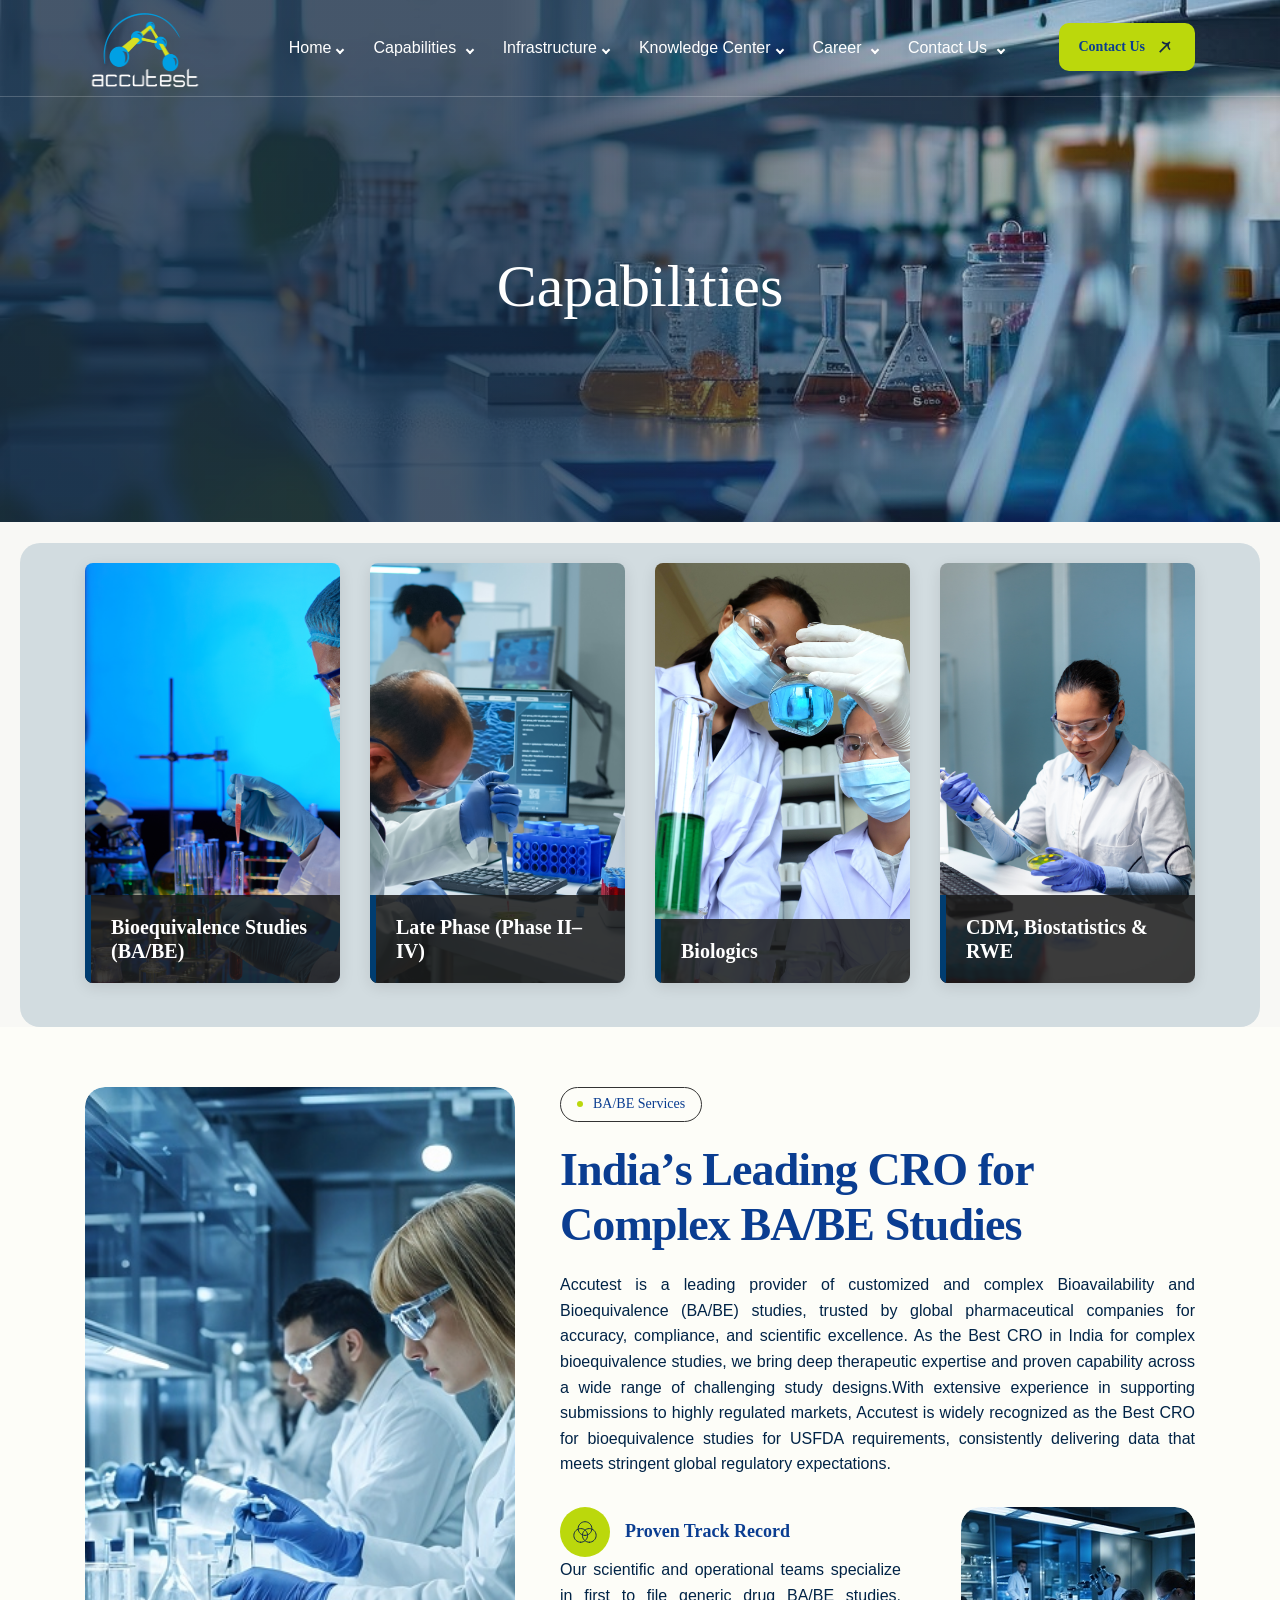
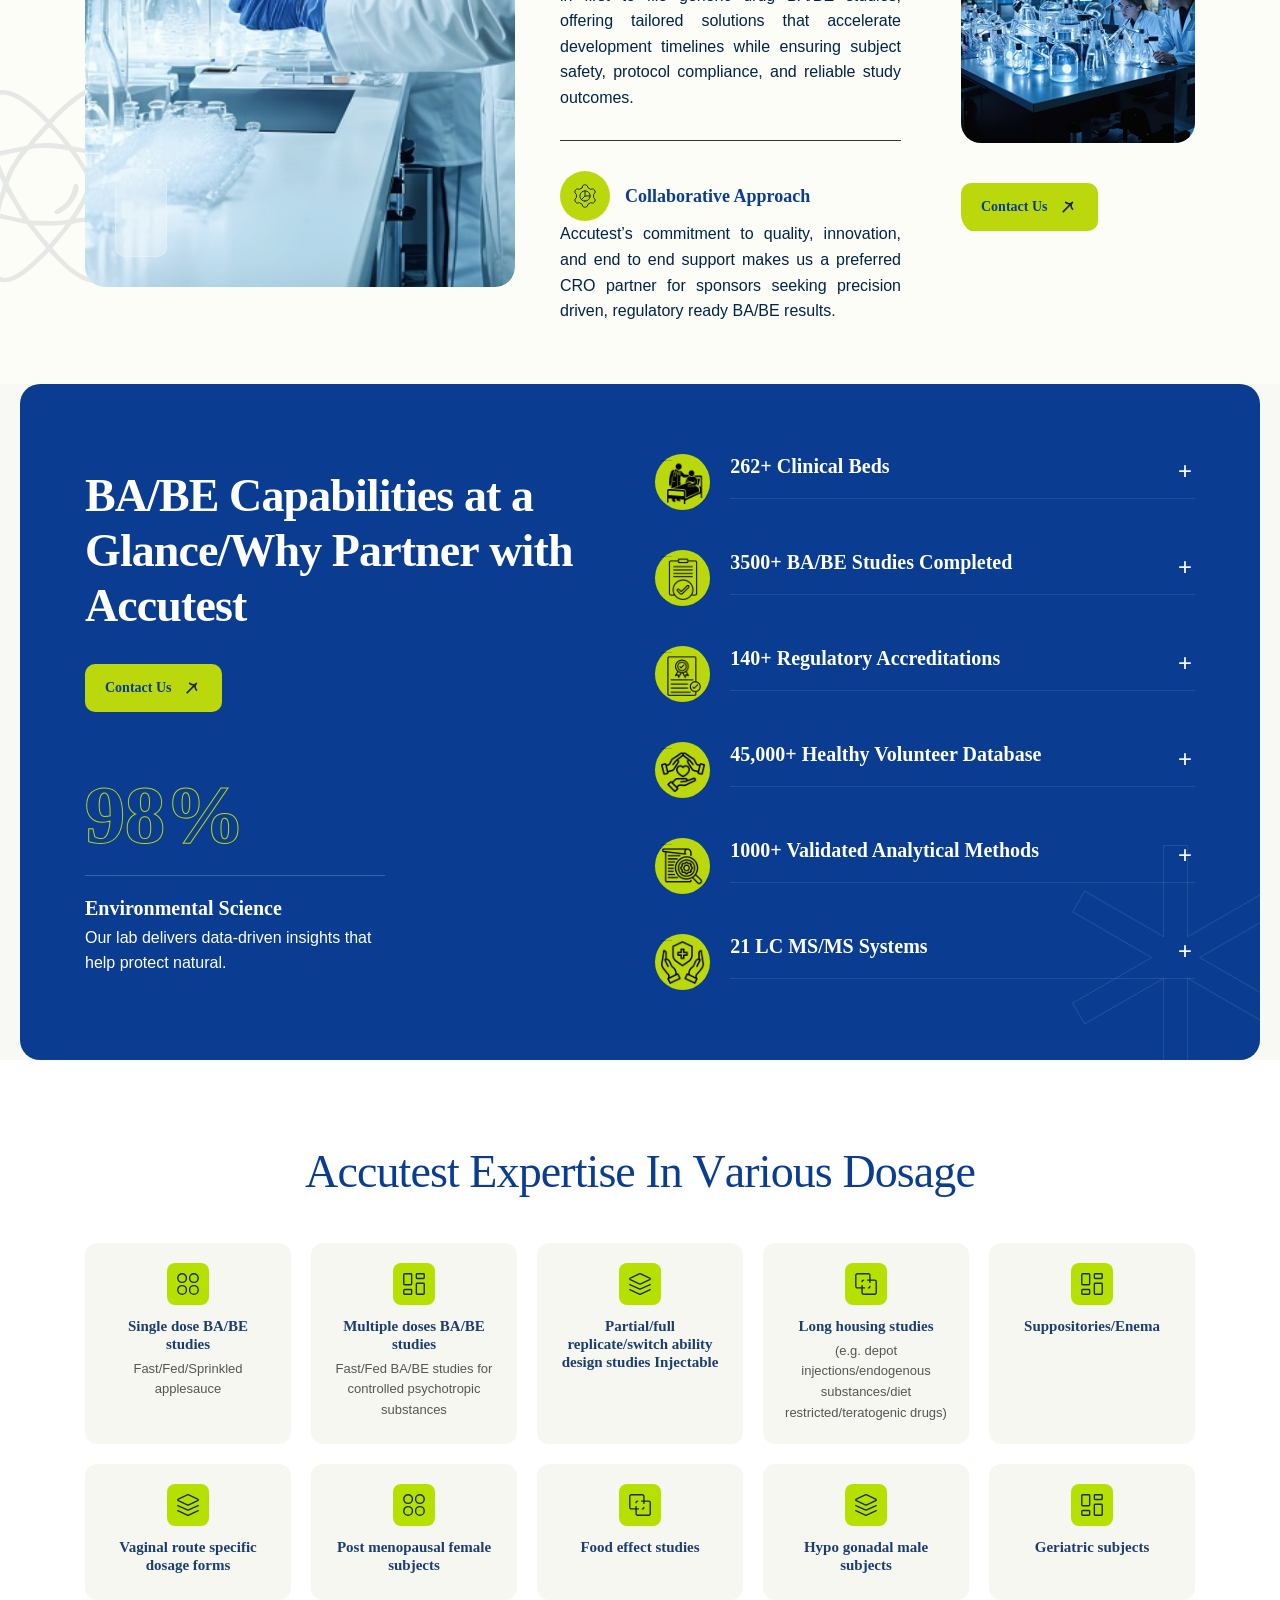
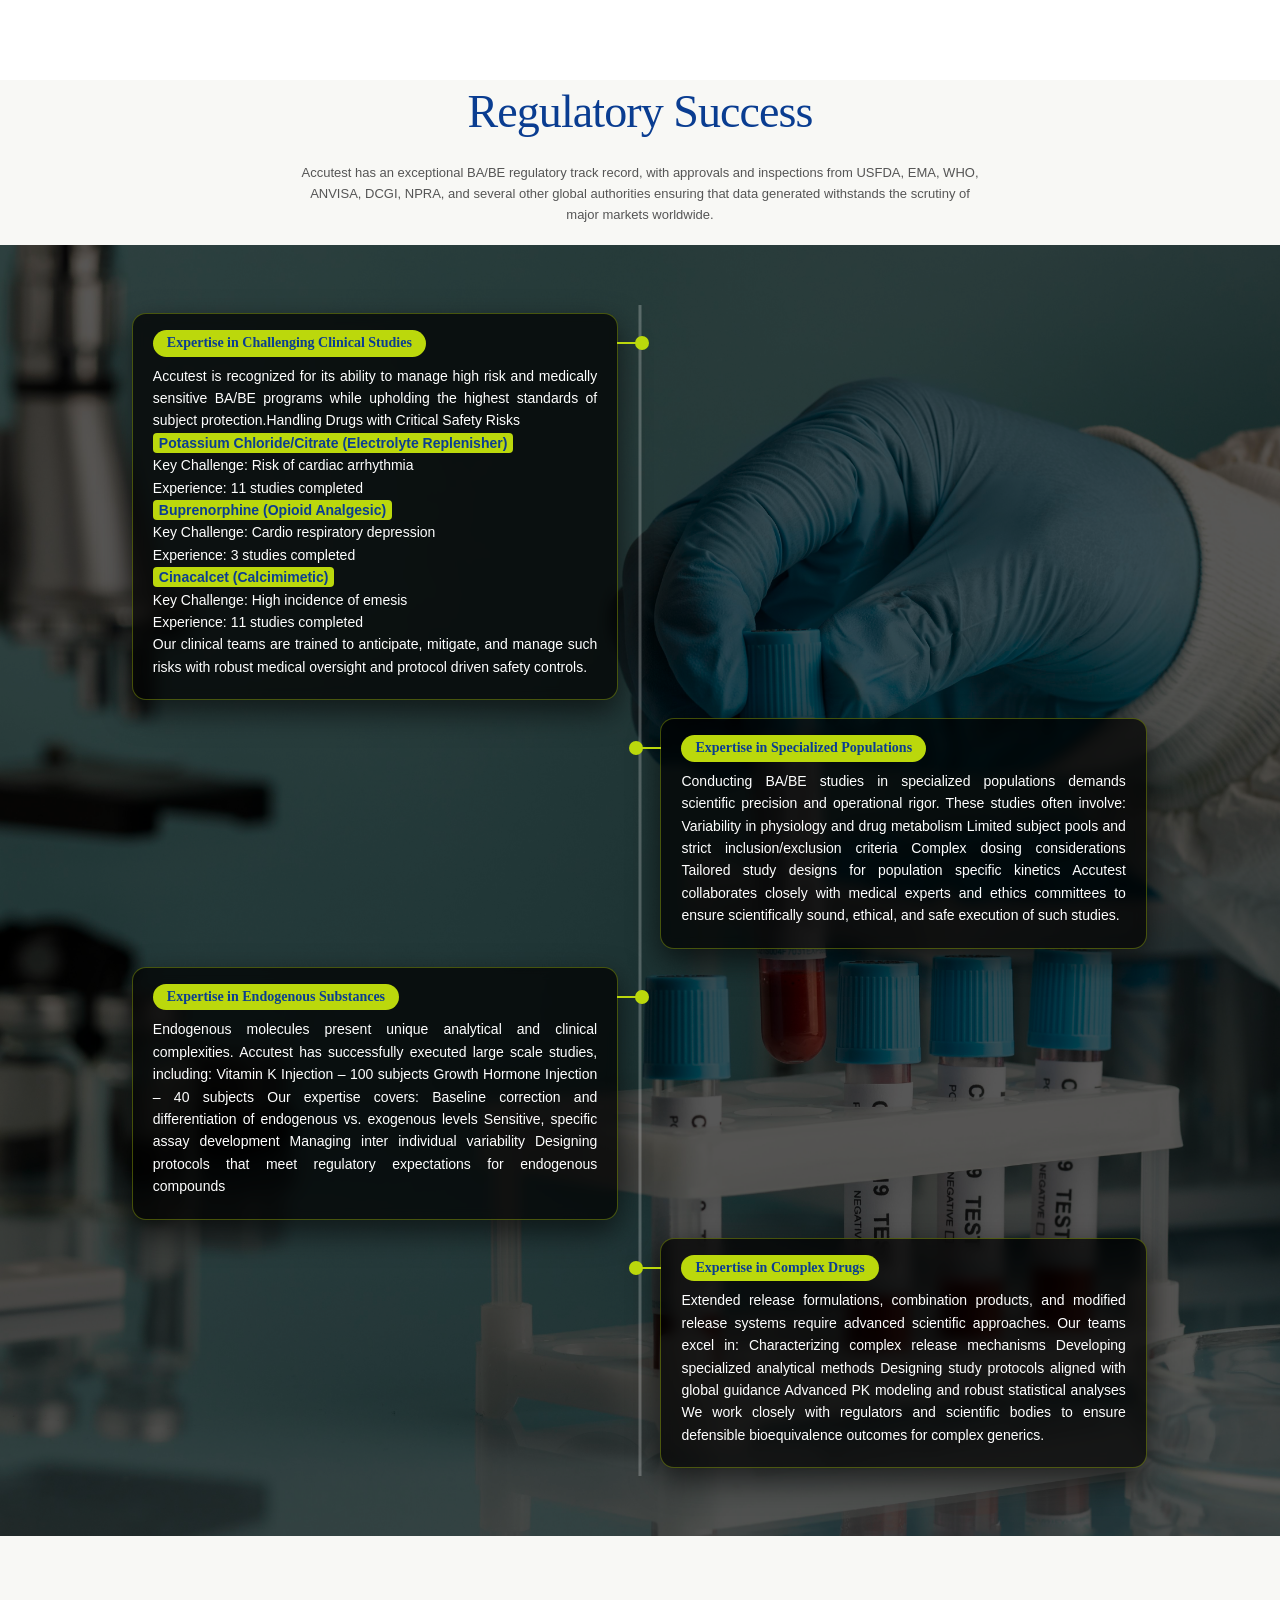
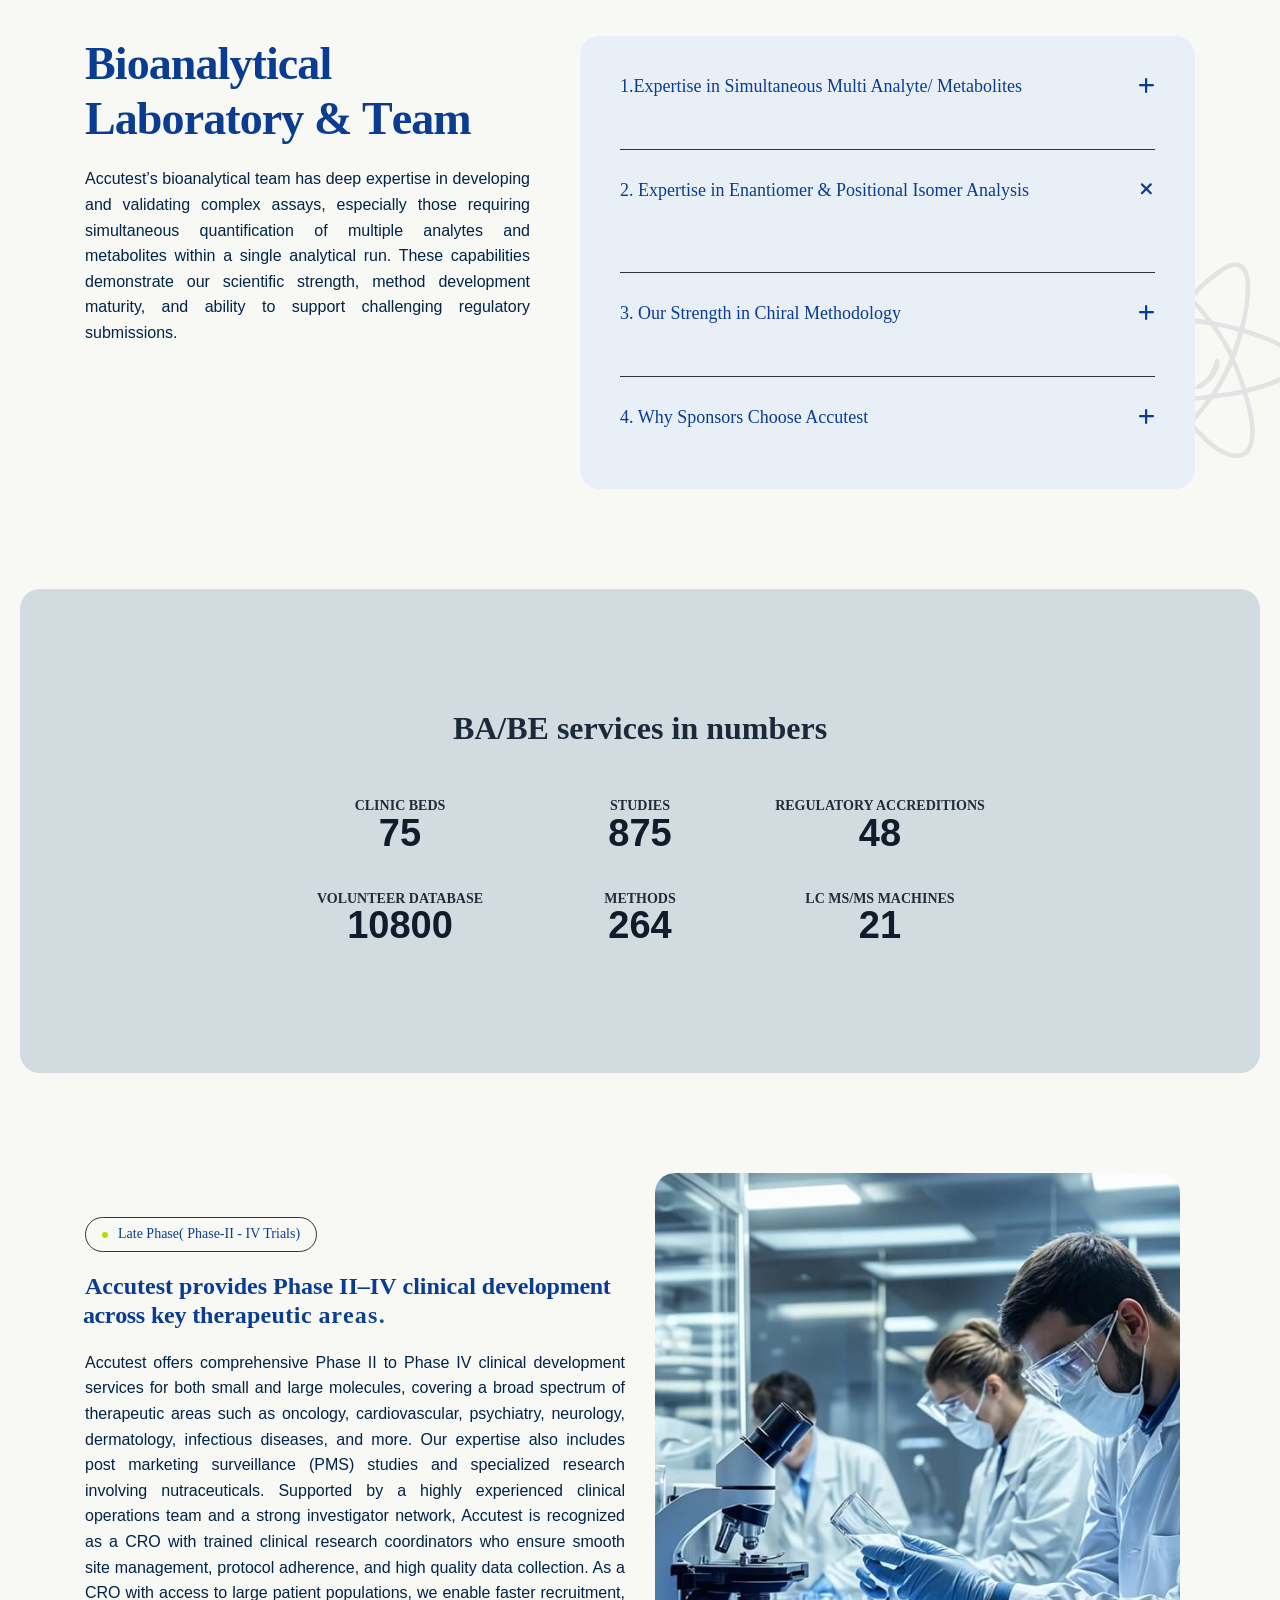
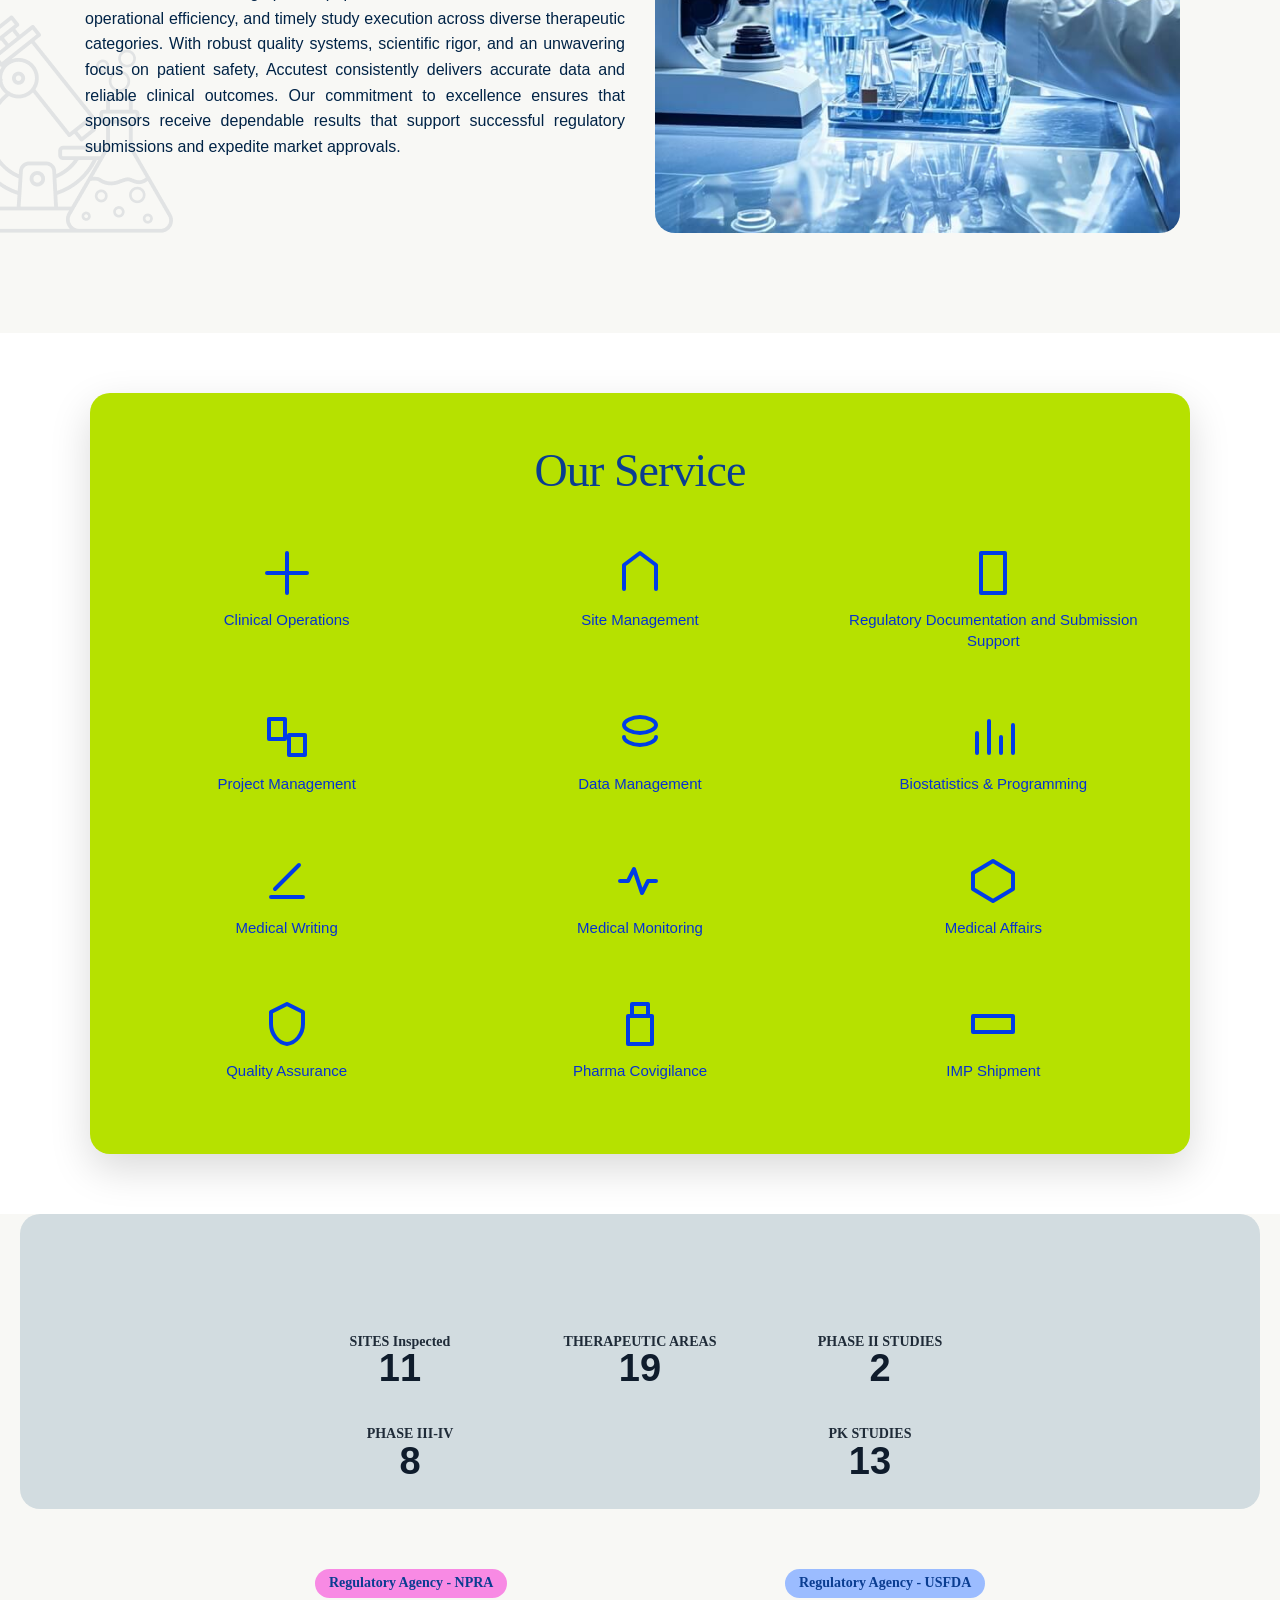
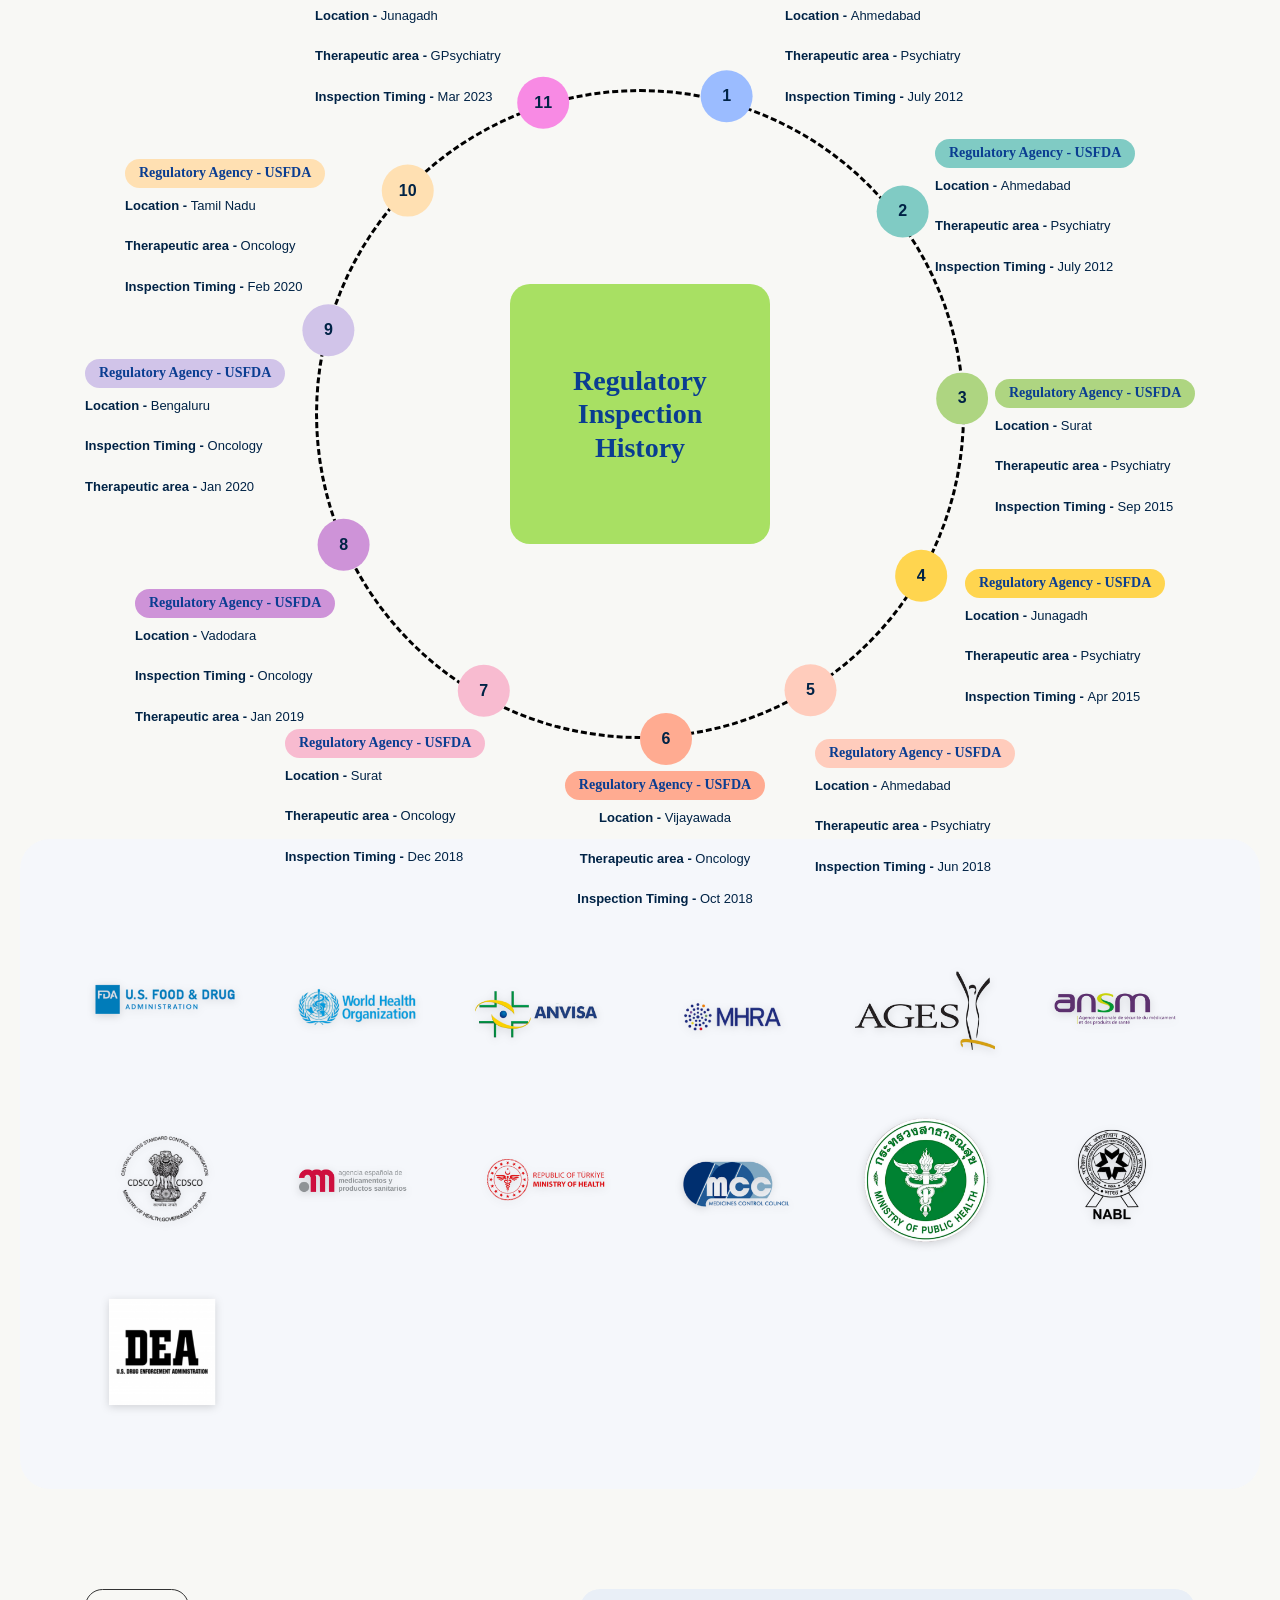
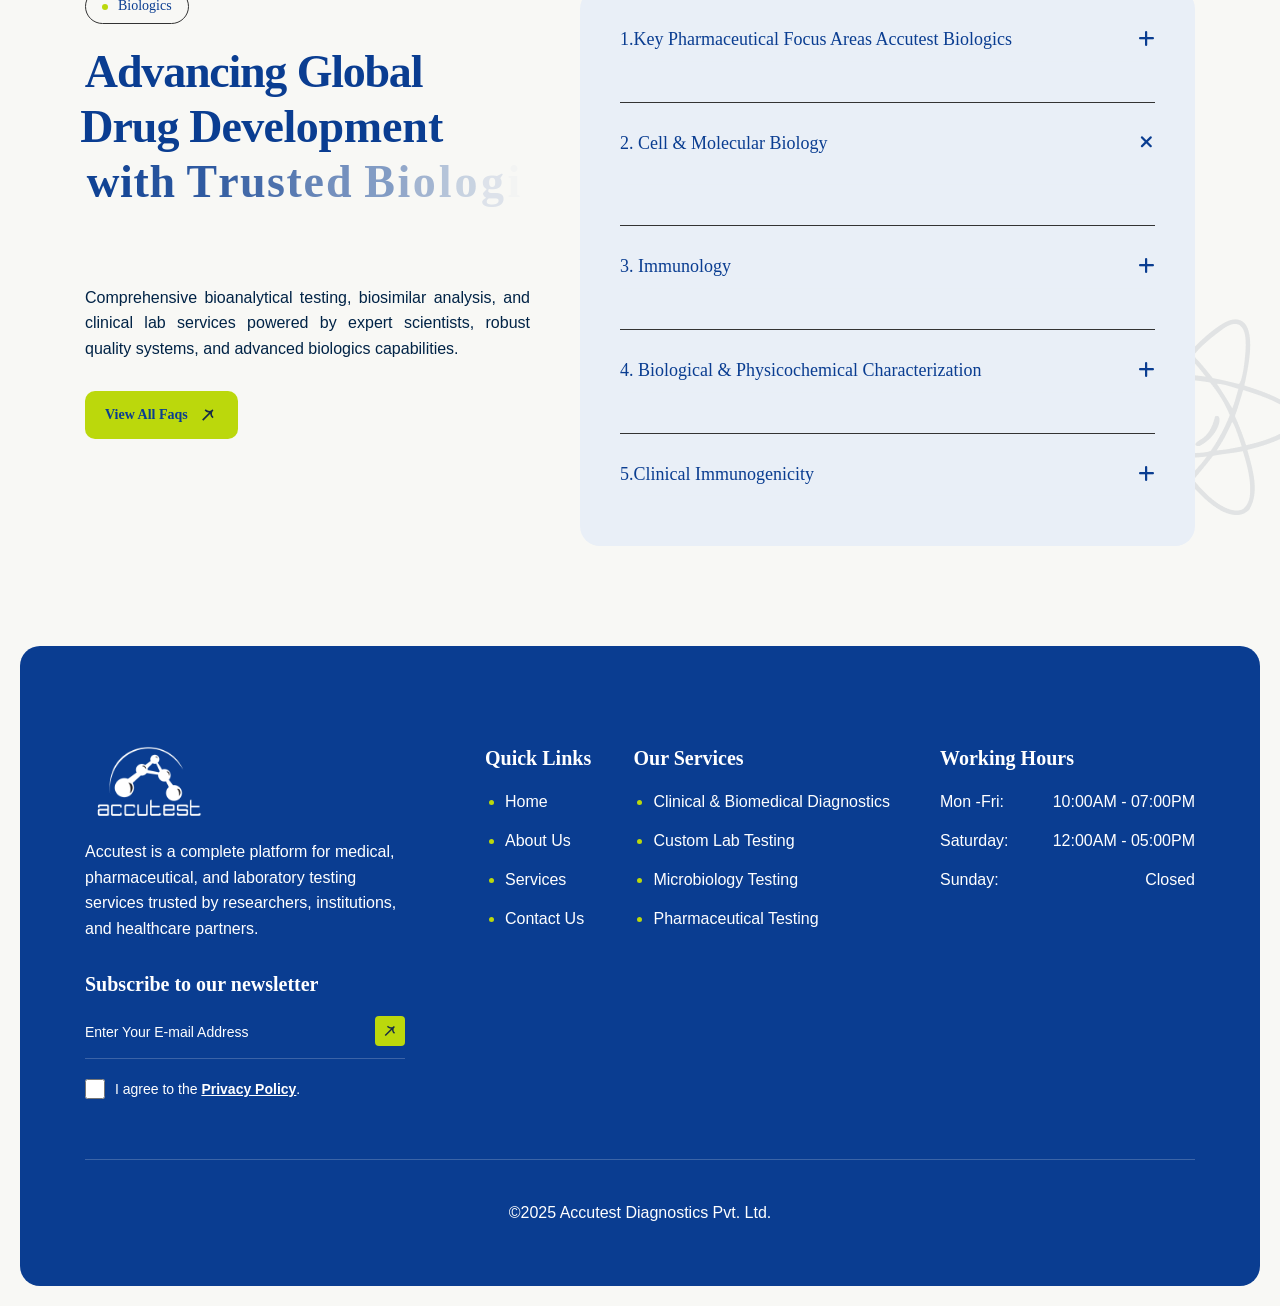
==== commit 6e76f36c: "update" ====
--- a/capabilities.html
+++ b/capabilities.html
@@ -389,18 +389,20 @@
                                     </div>
                                     <!-- Why Choose Item List End -->
 
-                                    <!-- Why choose Button Start -->
+                                   
+                                </div>
+                                <!-- Why Choose Item Box End -->
+
+                                <!-- Why Choose Body Image Start -->
+                                <div class="why-choose-body-image">
+                                    <figure class="image-anime reveal">
+                                        <img src="images/why-choose-body-image.jpg" alt="">
+
+                                         <!-- Why choose Button Start -->
                                     <div class="why-choose-btn wow fadeInUp" data-wow-delay="0.8s">
                                         <a href="underconstruction.html" class="btn-default">contact us</a>
                                     </div>
                                     <!-- Why choose Button End -->
-                                </div>
-                                <!-- Why Choose Item Box End -->
-
-                                <!-- Why Choose Body Image Start -->
-                                <div class="why-choose-body-image">
-                                    <figure class="image-anime reveal">
-                                        <img src="images/why-choose-body-image.jpg" alt="">
                                     </figure>
                                 </div>
                                 <!-- Why Choose Body Image End -->
--- a/css/capili.css
+++ b/css/capili.css
@@ -492,7 +492,7 @@
 
 .section-title h2 {
    font-size: 46px;
-    font-weight: 400;
+    font-weight: 600;
     line-height: 1.2em;
     letter-spacing: -0.02em;
     margin-bottom: 0;
@@ -1238,7 +1238,6 @@
     border-left: 6px solid #003d71; 
     transition: opacity 0.3s ease;
     z-index: 2; /* Ensures it stays above the image */
-    min-height: 90px;
 }
 
 .card-title-bottom h3 {
@@ -1541,7 +1540,7 @@
 }
 .why-choose-image img {
     width: 100%;
-    height: 900px; 
+    height: 800px; 
     object-fit: cover; 
     object-position: center; 
     border-radius: 20px;
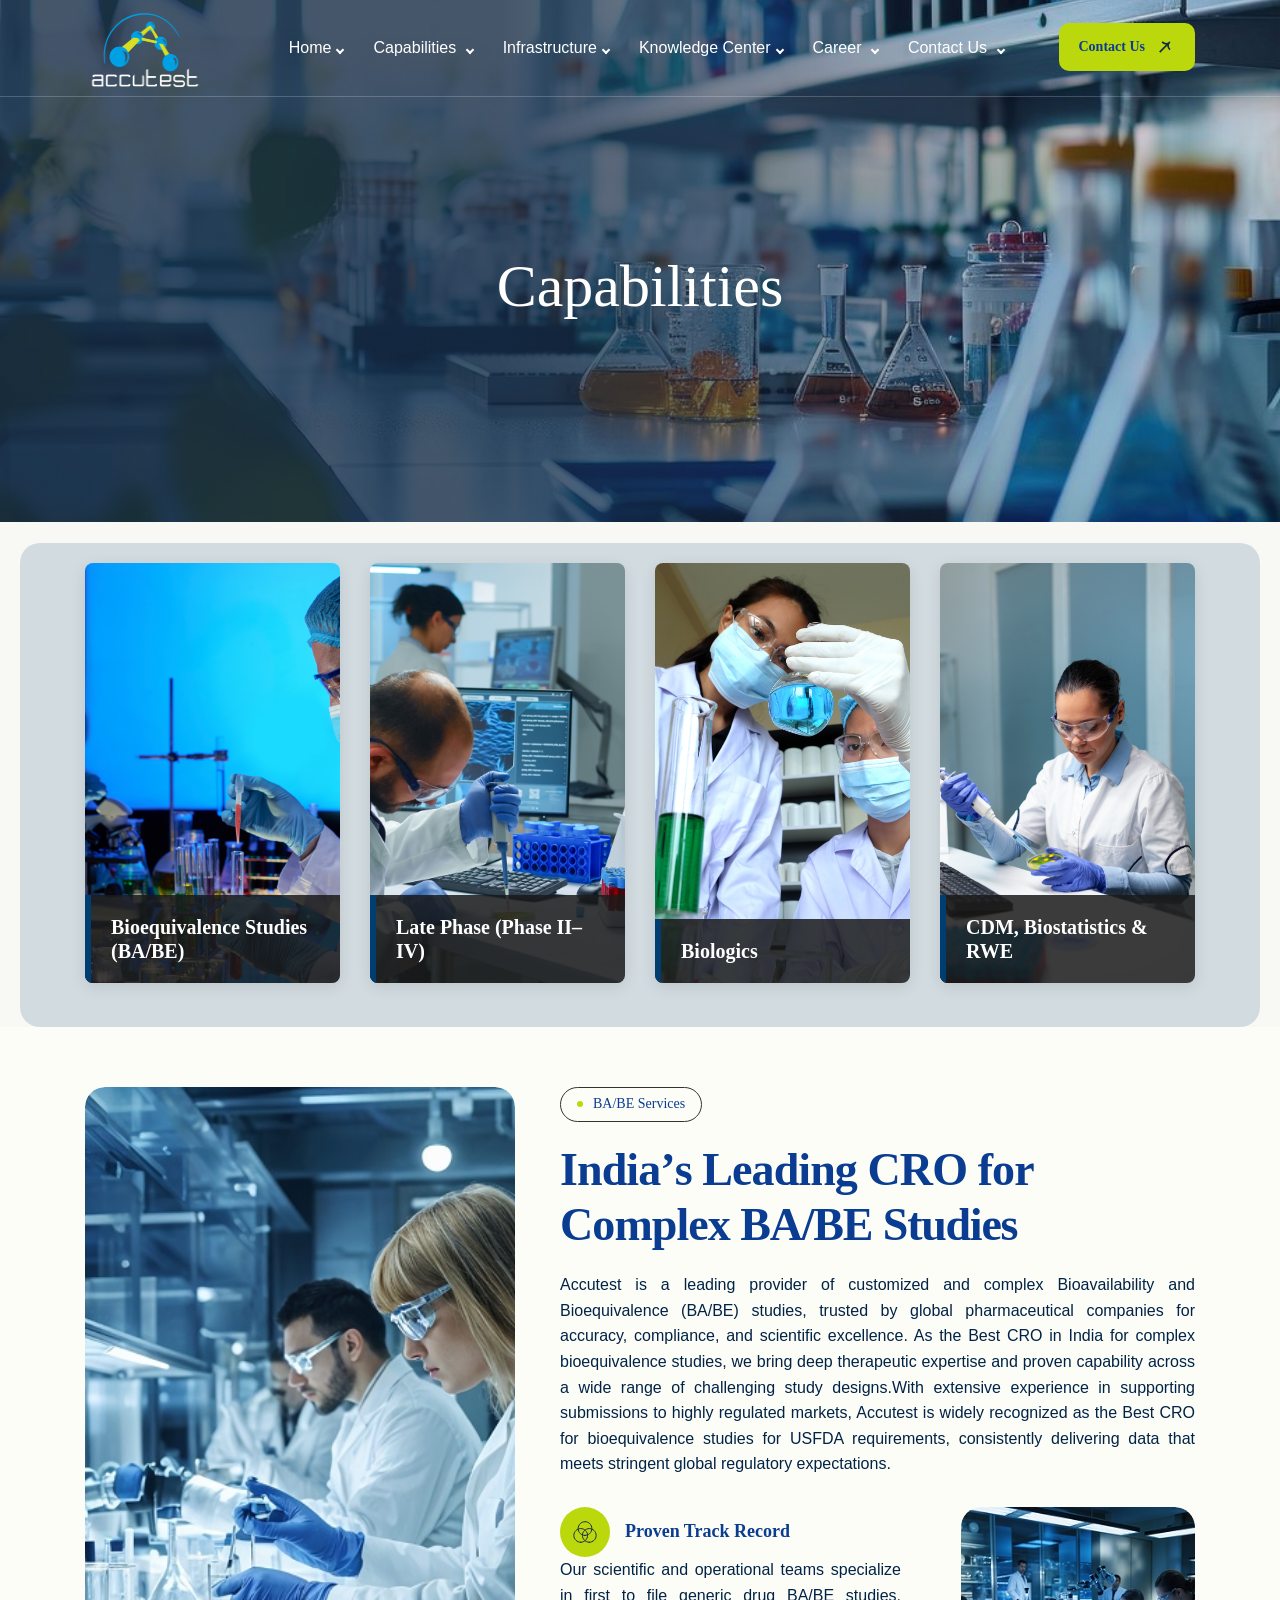
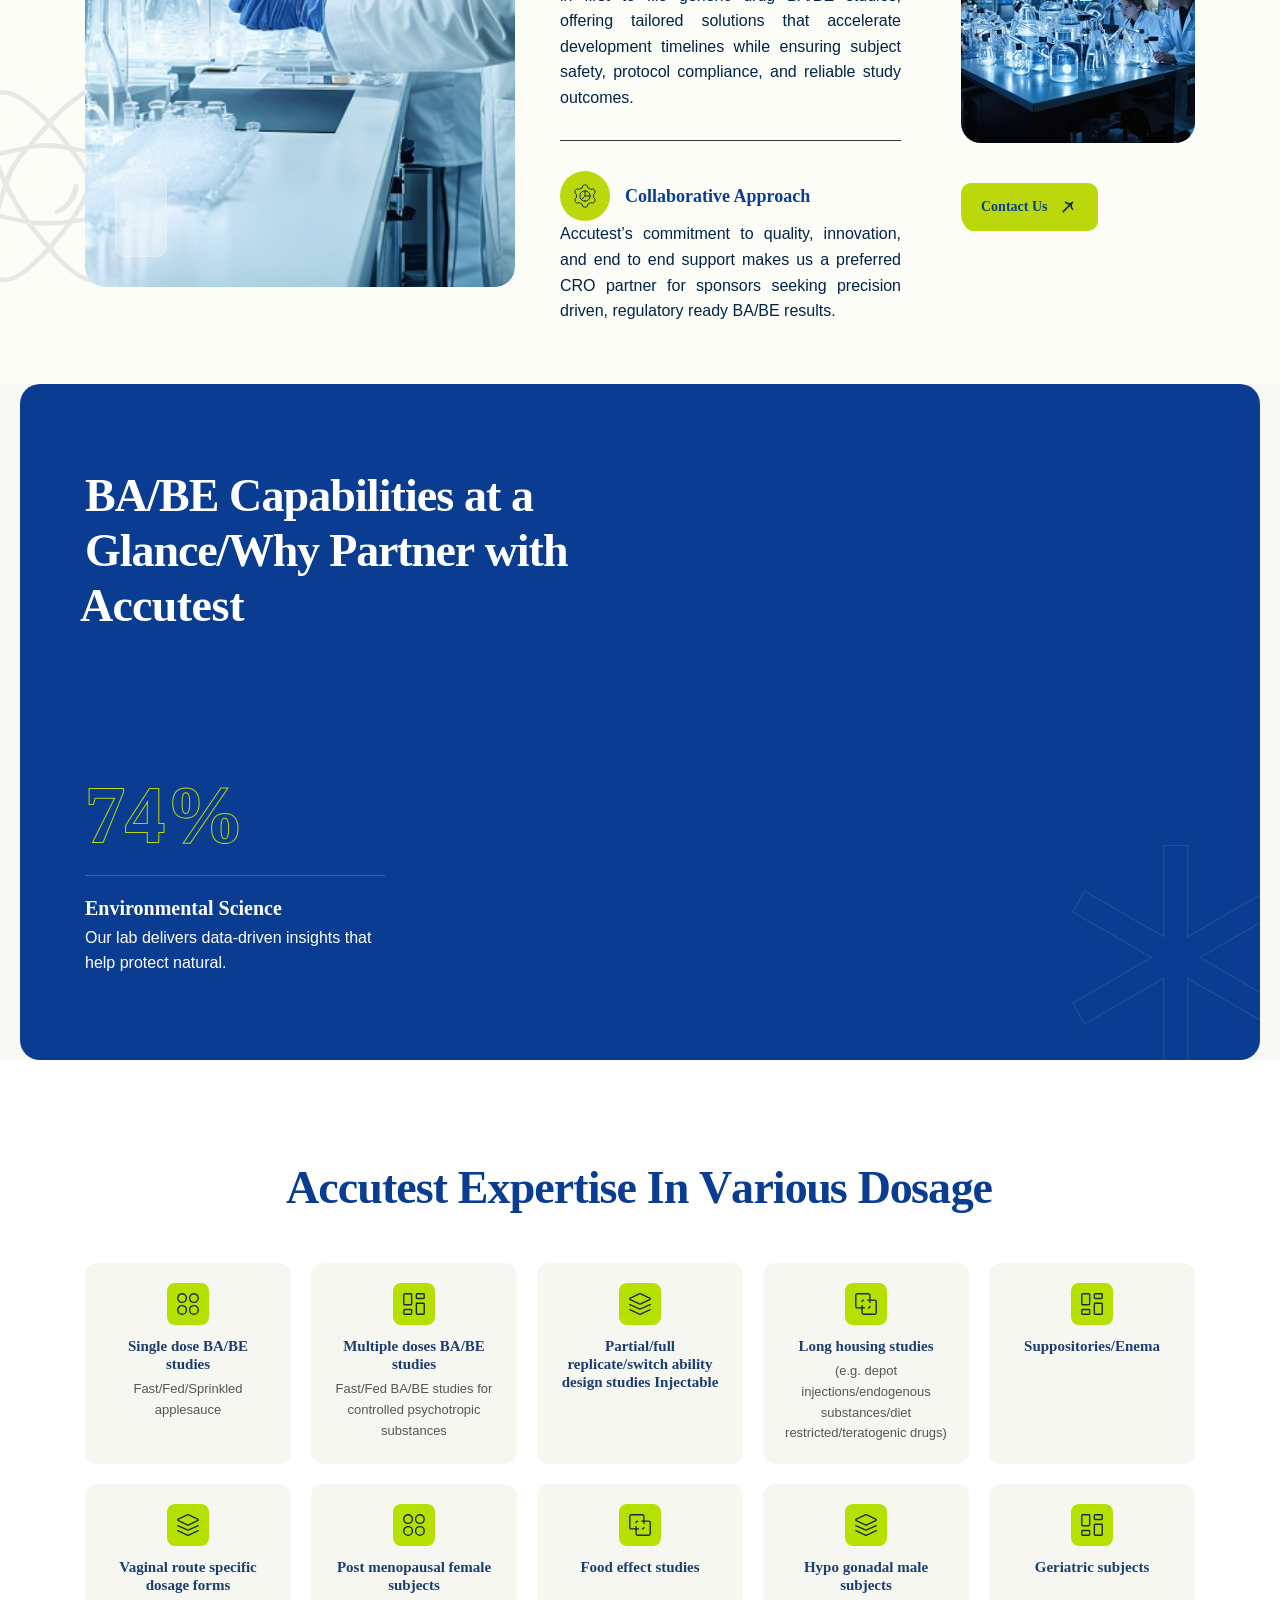
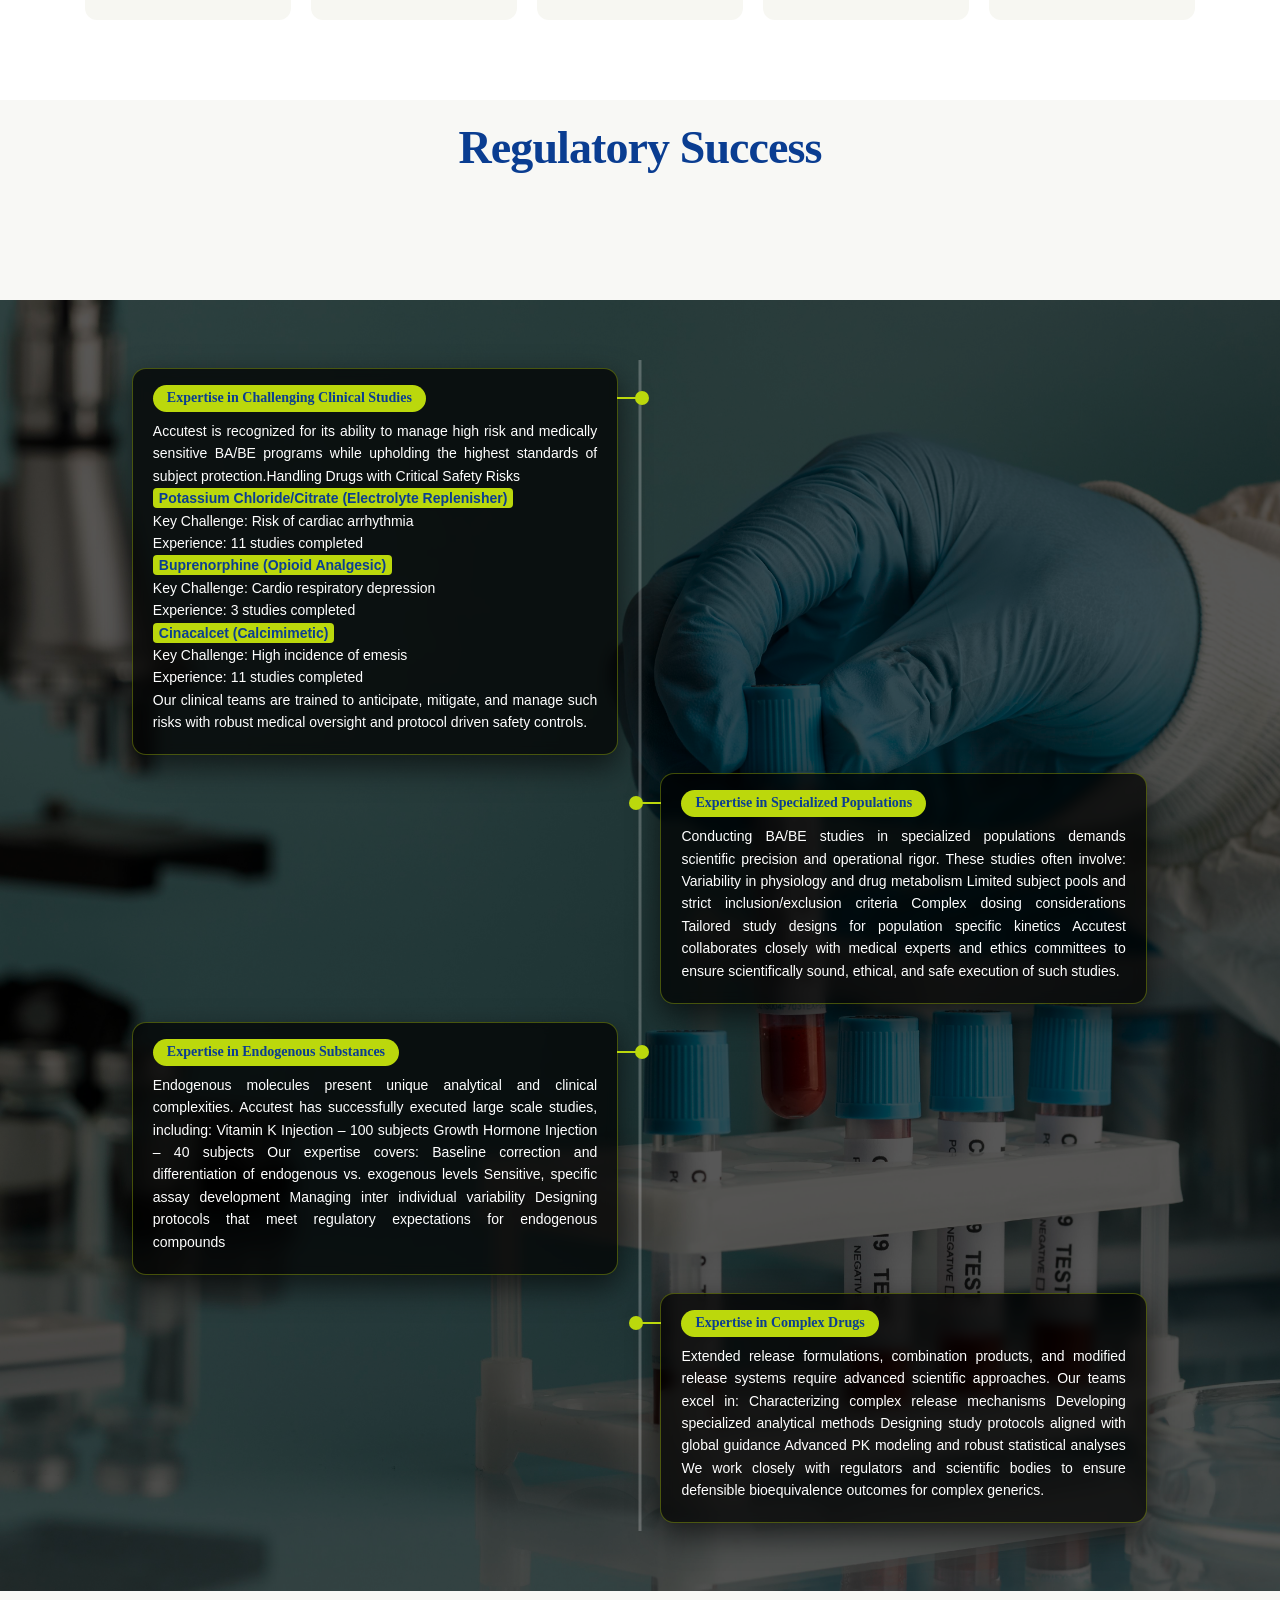
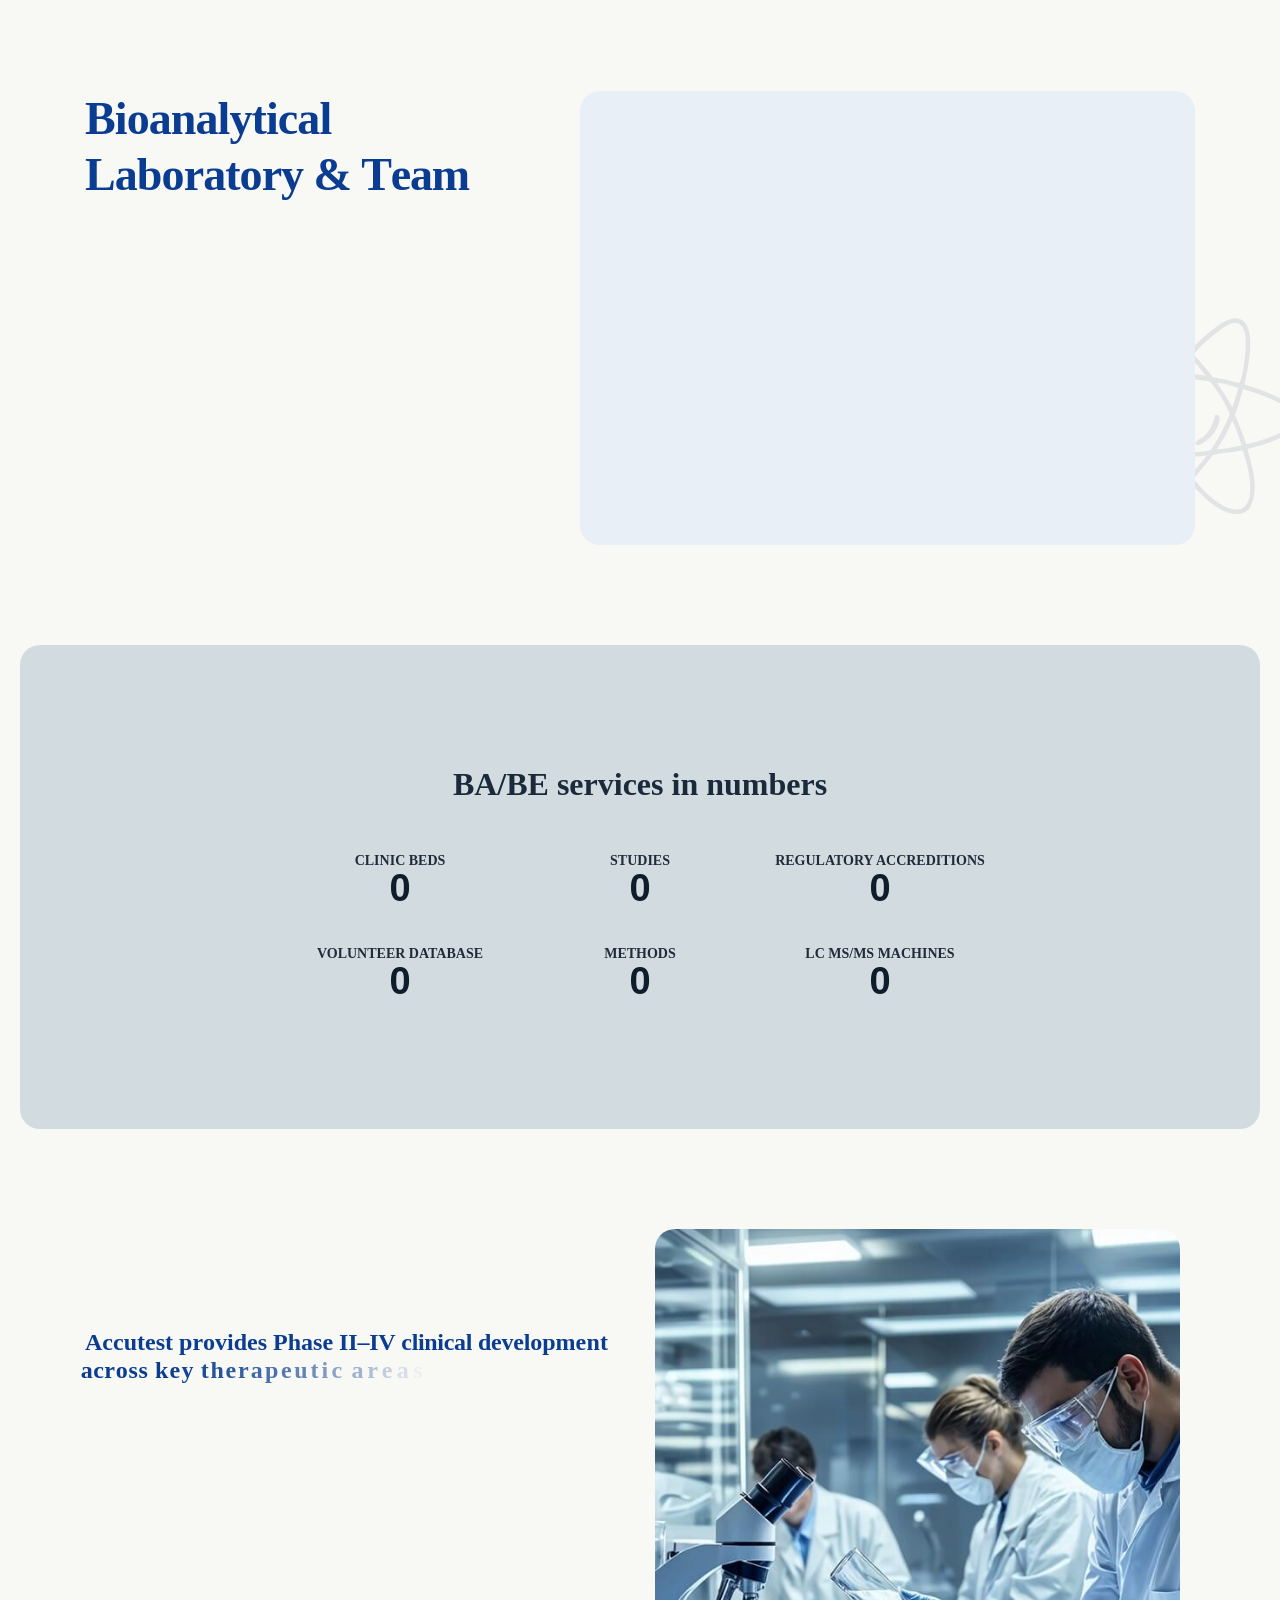
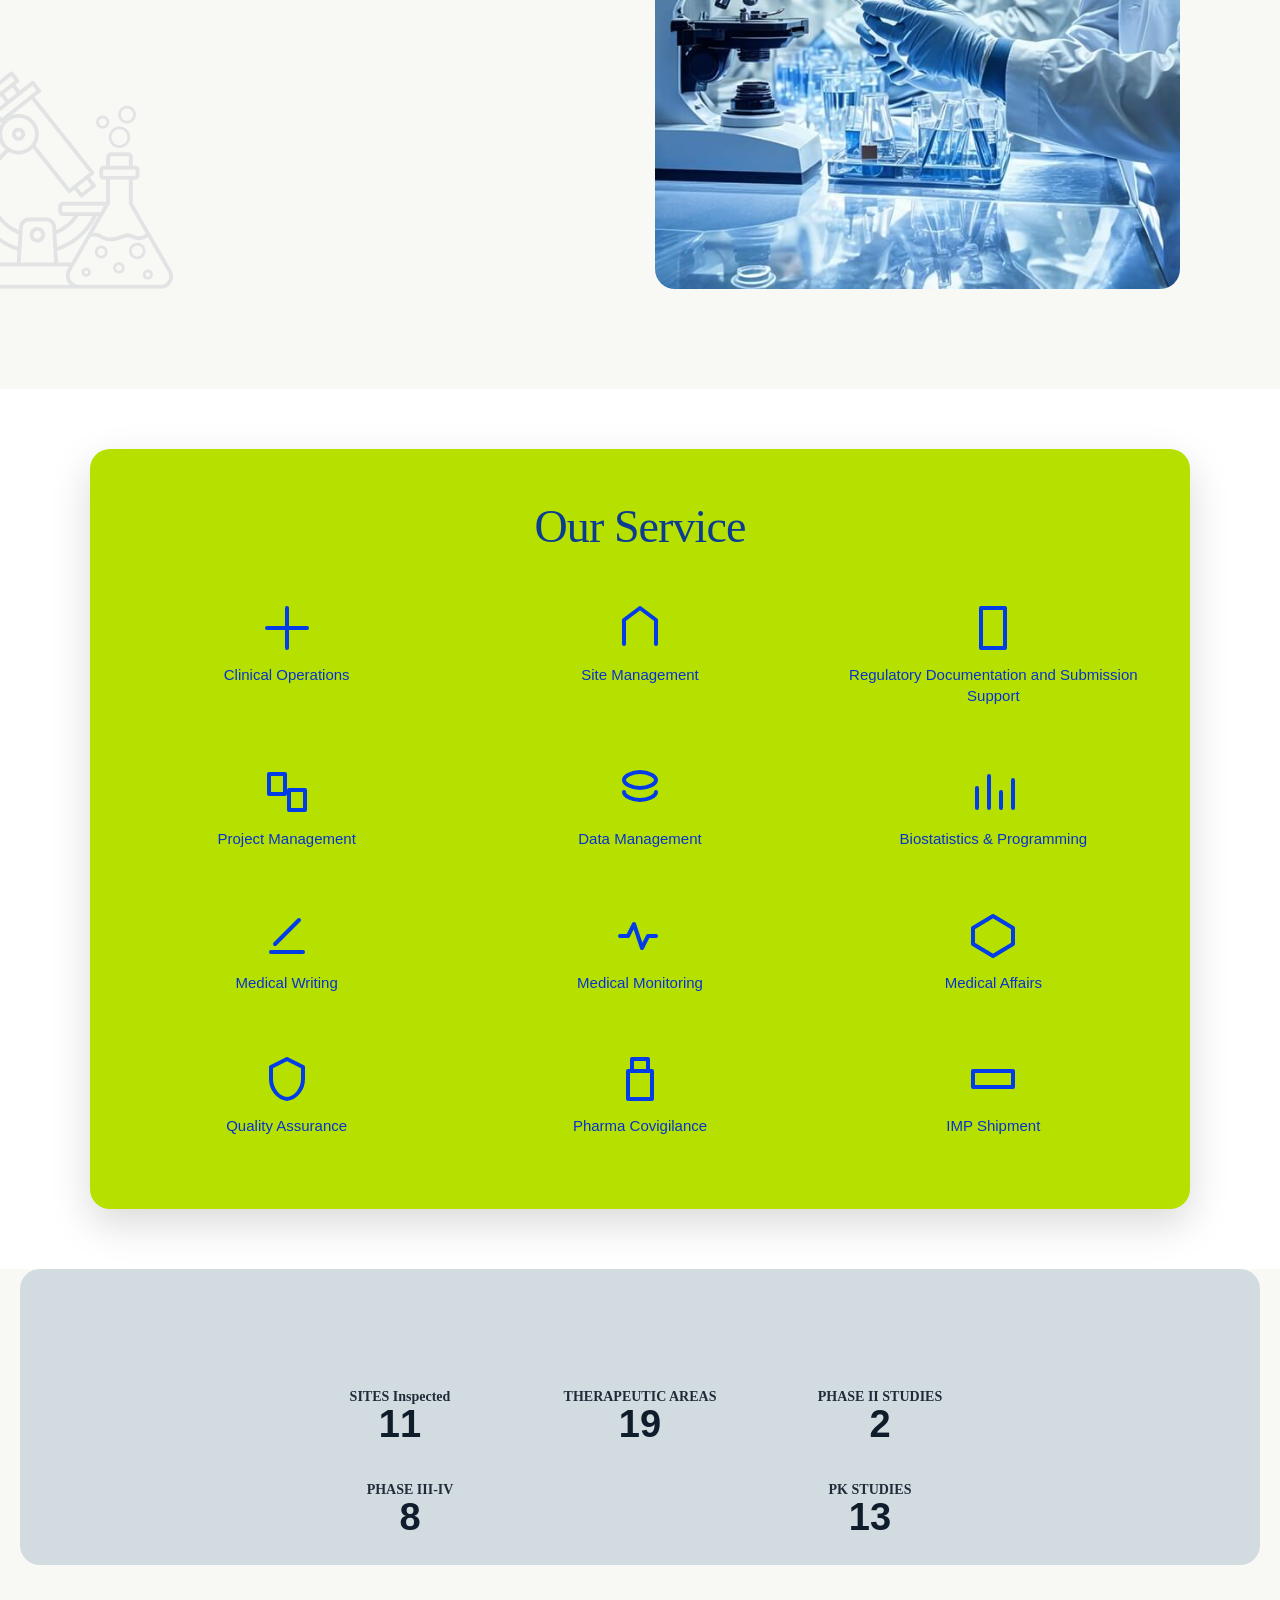
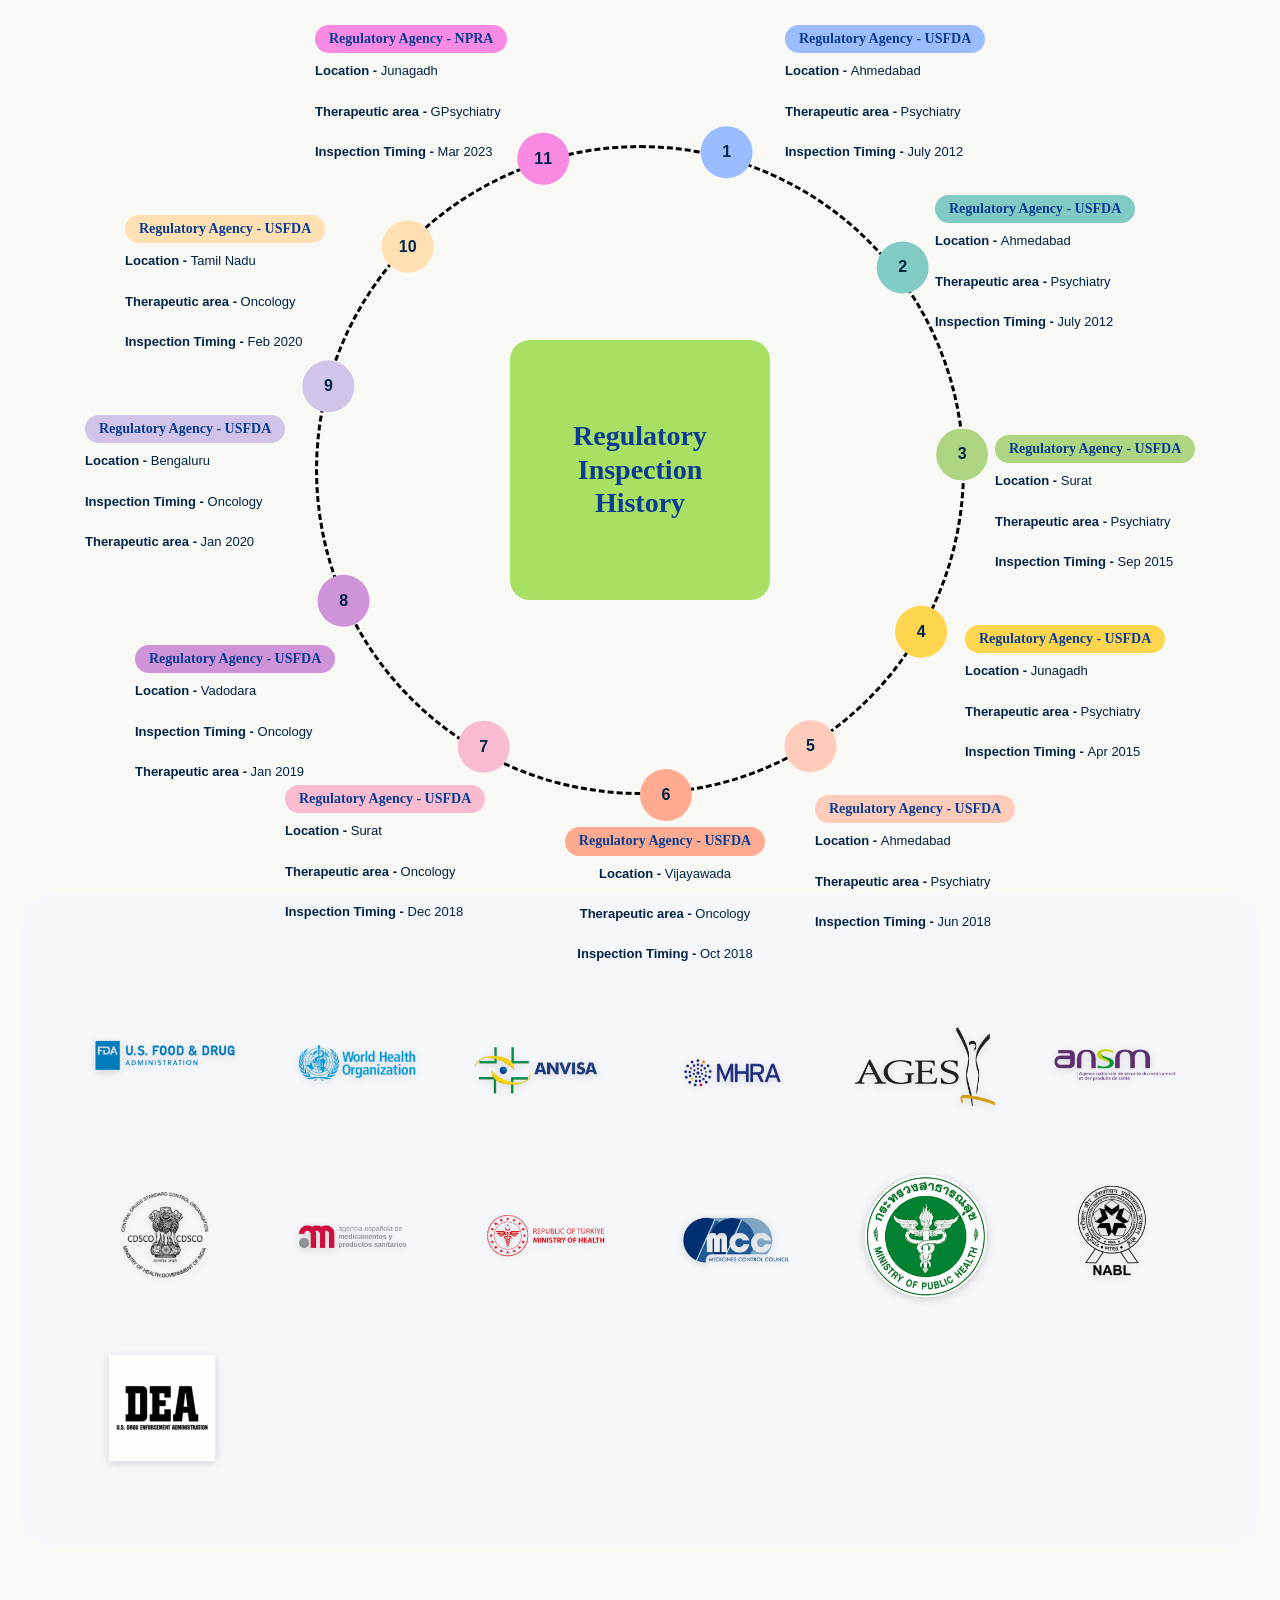
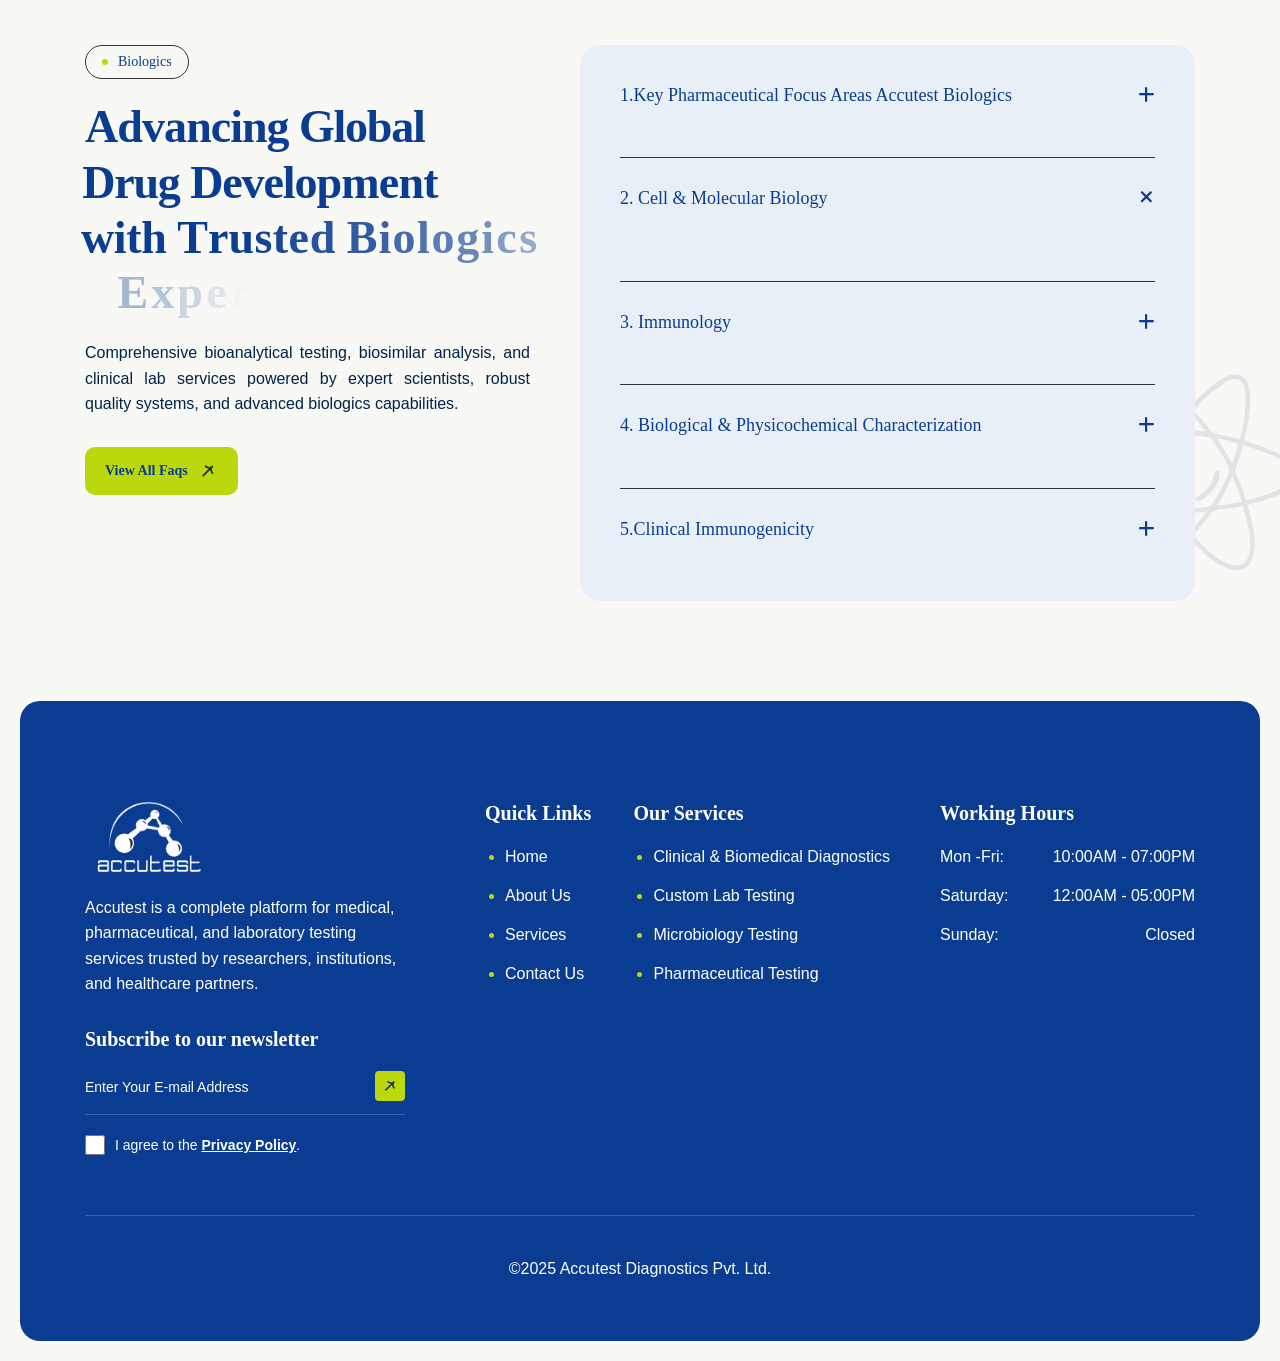
==== commit 07406401: "test" ====
--- a/capabilities.html
+++ b/capabilities.html
@@ -552,7 +552,7 @@
     </div>
 
     <section class="expertise-section">
-        <div class="expertise-title">
+        <div class="expertise-title mt-3">
             <h2 class="text-anime-style-3" data-cursor="-opaque">Accutest Expertise In Various Dosage
             </h2>
             <p class="wow fadeInUp" data-wow-delay="0.2s"></p>
@@ -675,7 +675,7 @@
         </div>
     </section>
 
-    <div class="expertise-title">
+    <div class="expertise-title mt-3">
         <h2 class="text-anime-style-3" data-cursor="-opaque">Regulatory Success
         </h2>
         <p class="wow fadeInUp text-justify" data-wow-delay="0.2s">Accutest has an exceptional BA/BE regulatory track
--- a/css/capili.css
+++ b/css/capili.css
@@ -1706,7 +1706,7 @@
 }
 .expertise-title h2 {
     font-size: 46px;
-    font-weight: 400;
+    font-weight: 600;
     line-height: 1.2em;
     letter-spacing: -0.02em;
     margin-bottom: 0;
@@ -1716,7 +1716,7 @@
 }
 .expertise-title p{
 
-    font-size: 13px;
+    font-size: 16px;
     line-height: 1.6;
     padding-top: 20px;
     margin-right: 300px;
@@ -2432,7 +2432,7 @@
 }
 
 .work-step-content {
-    width: calc(100% - 125px);
+    width: 100%;
 }
 
 .work-step-content h3 {
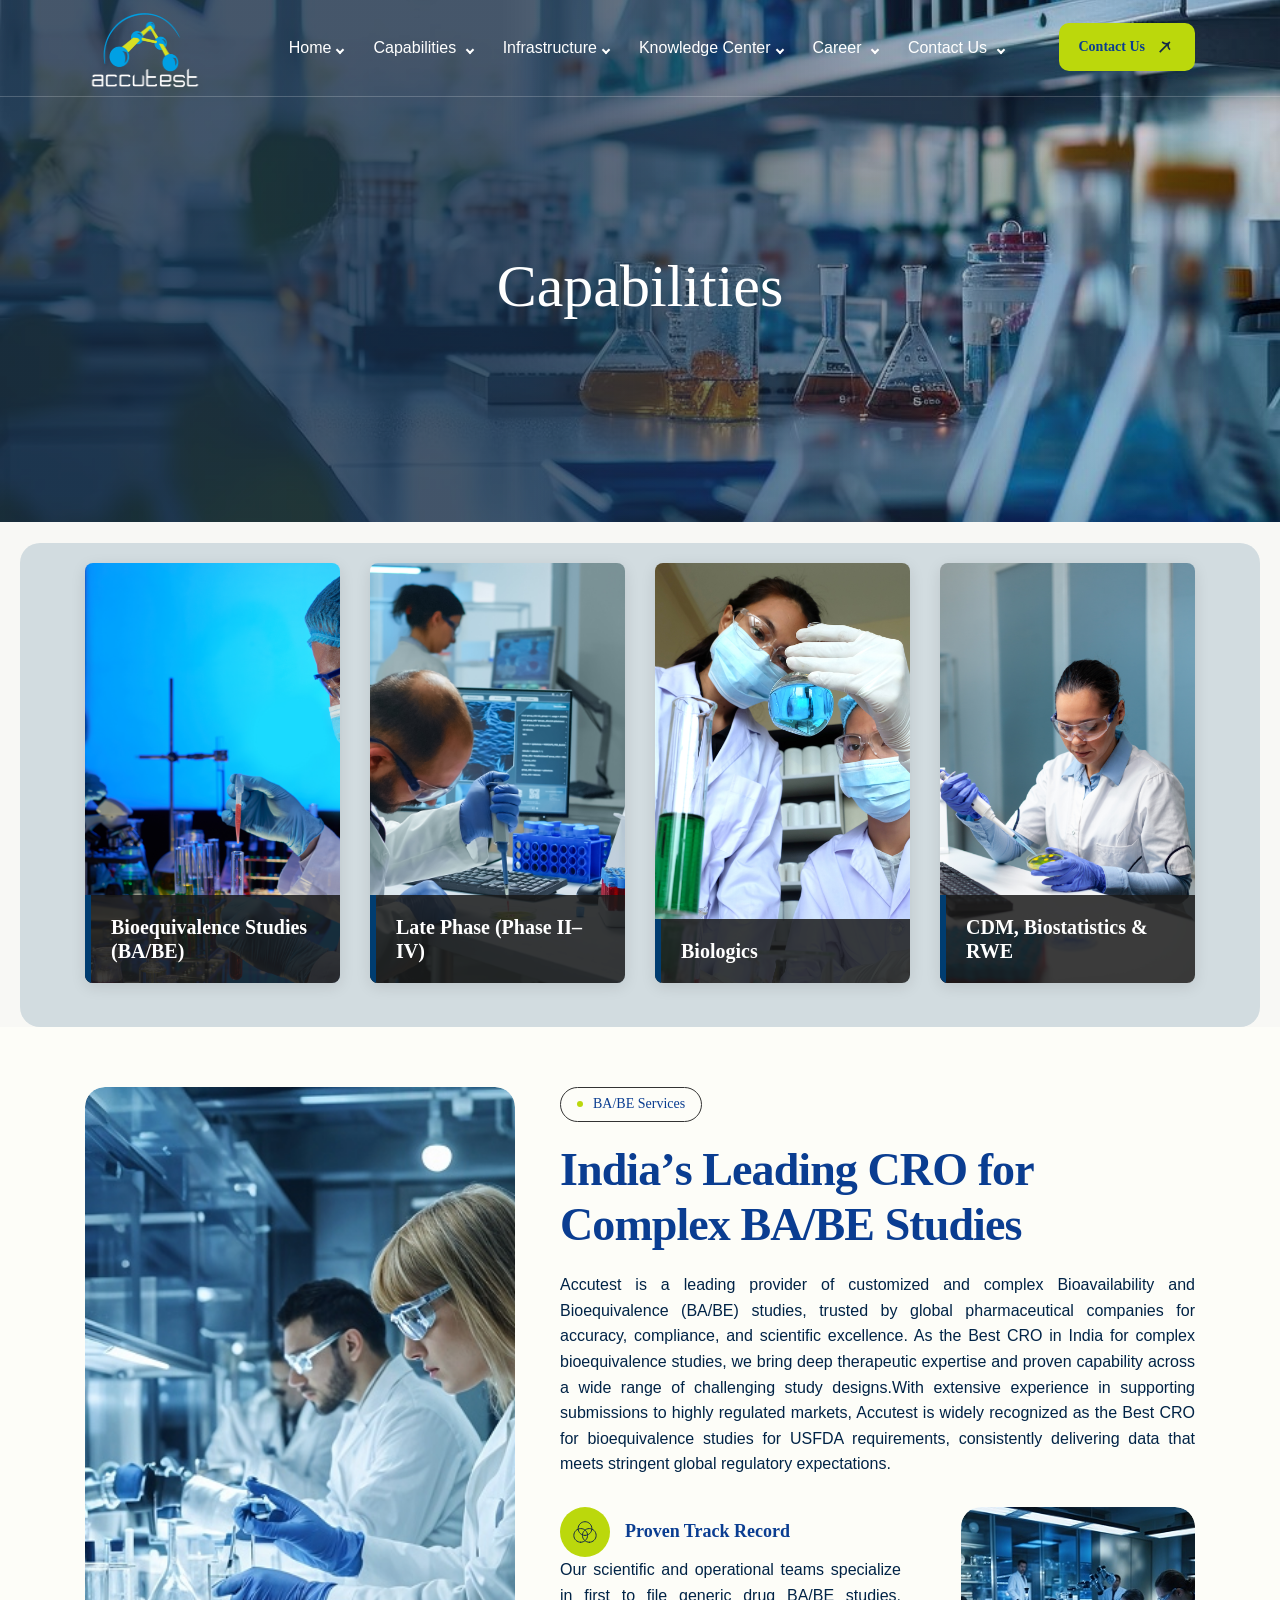
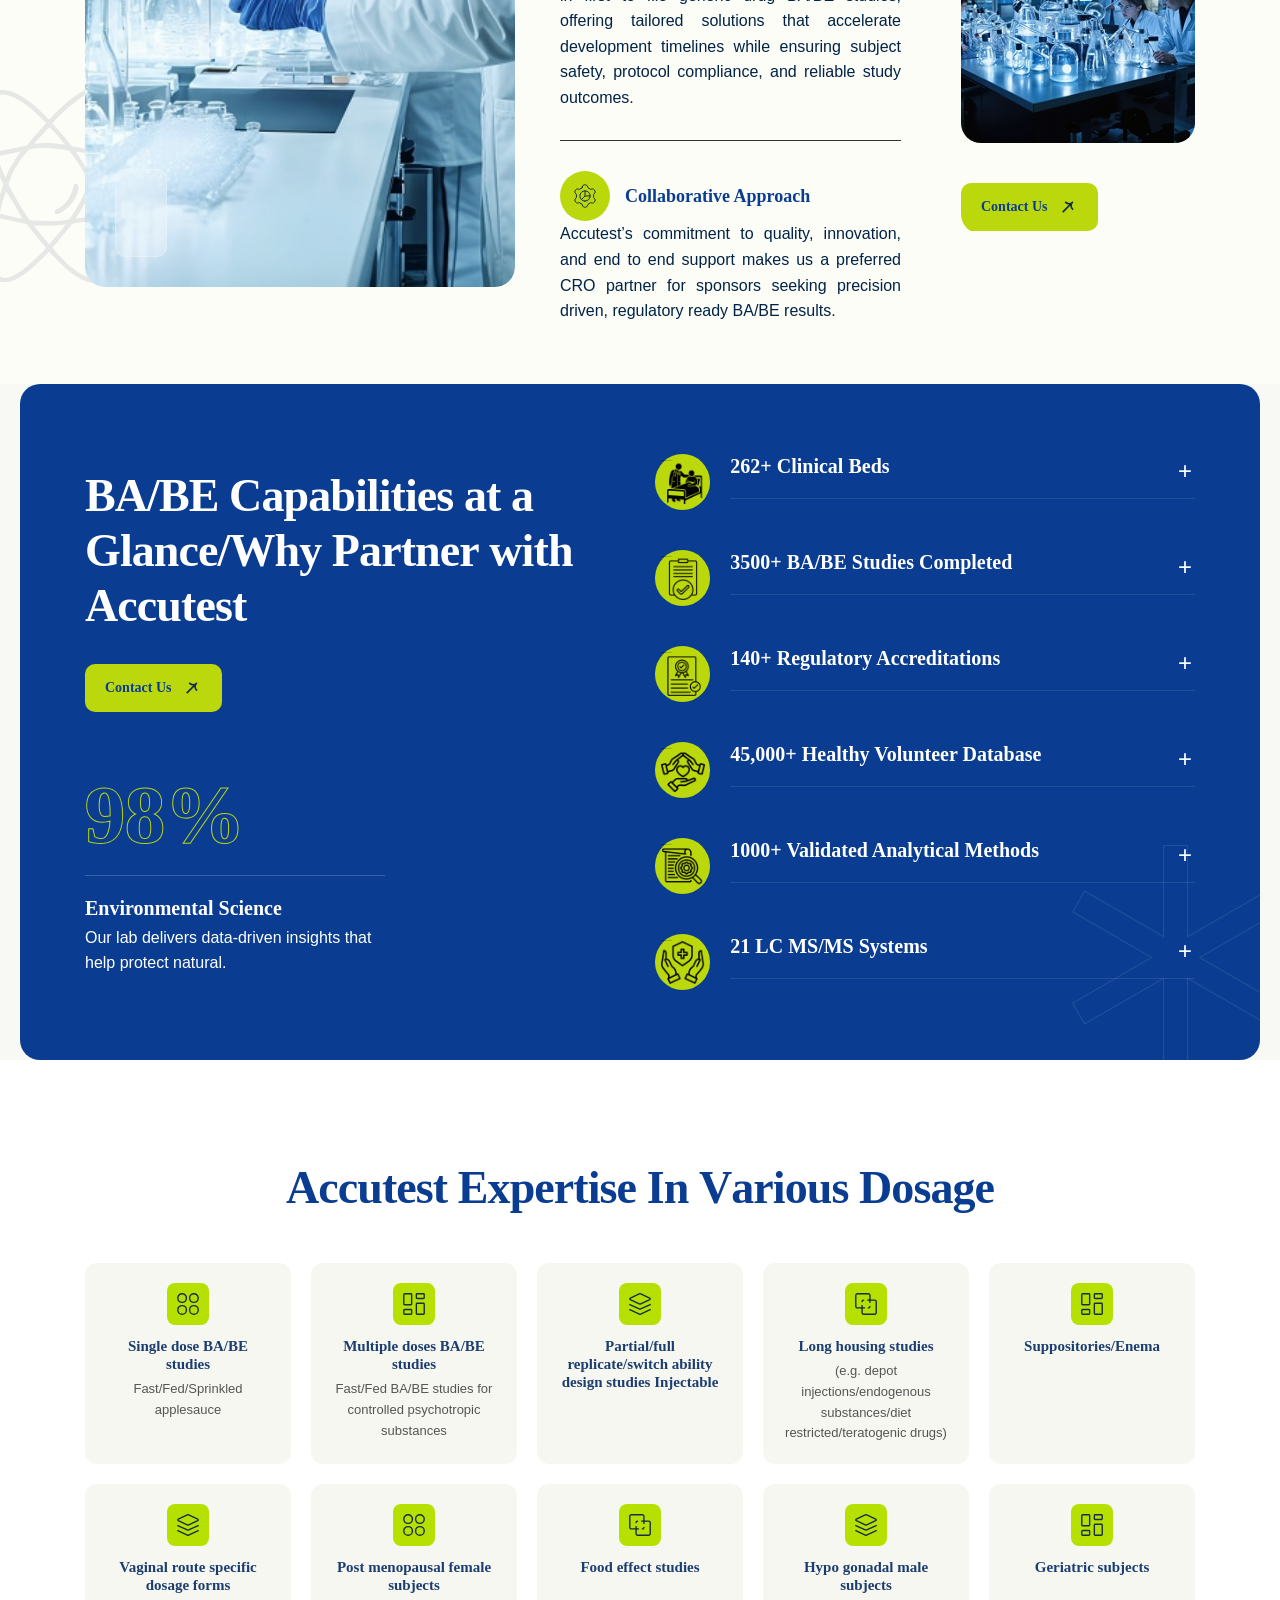
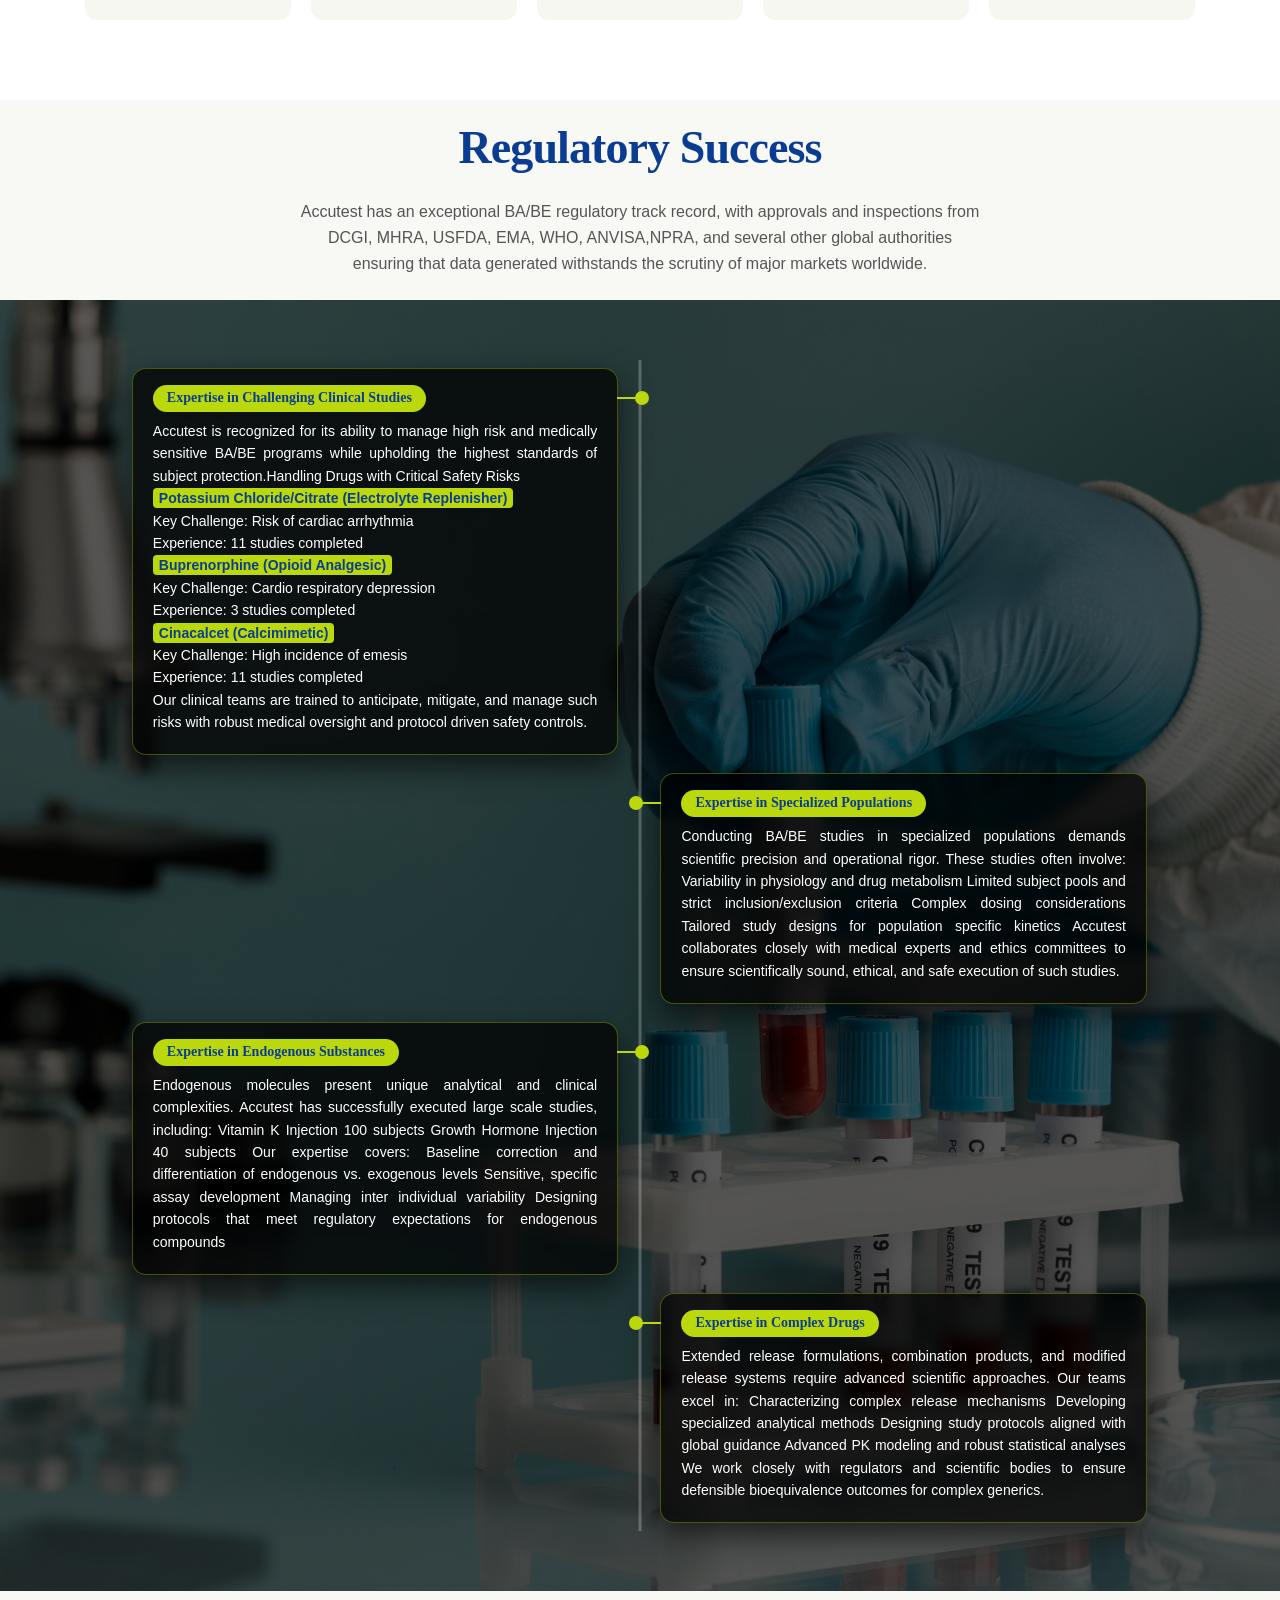
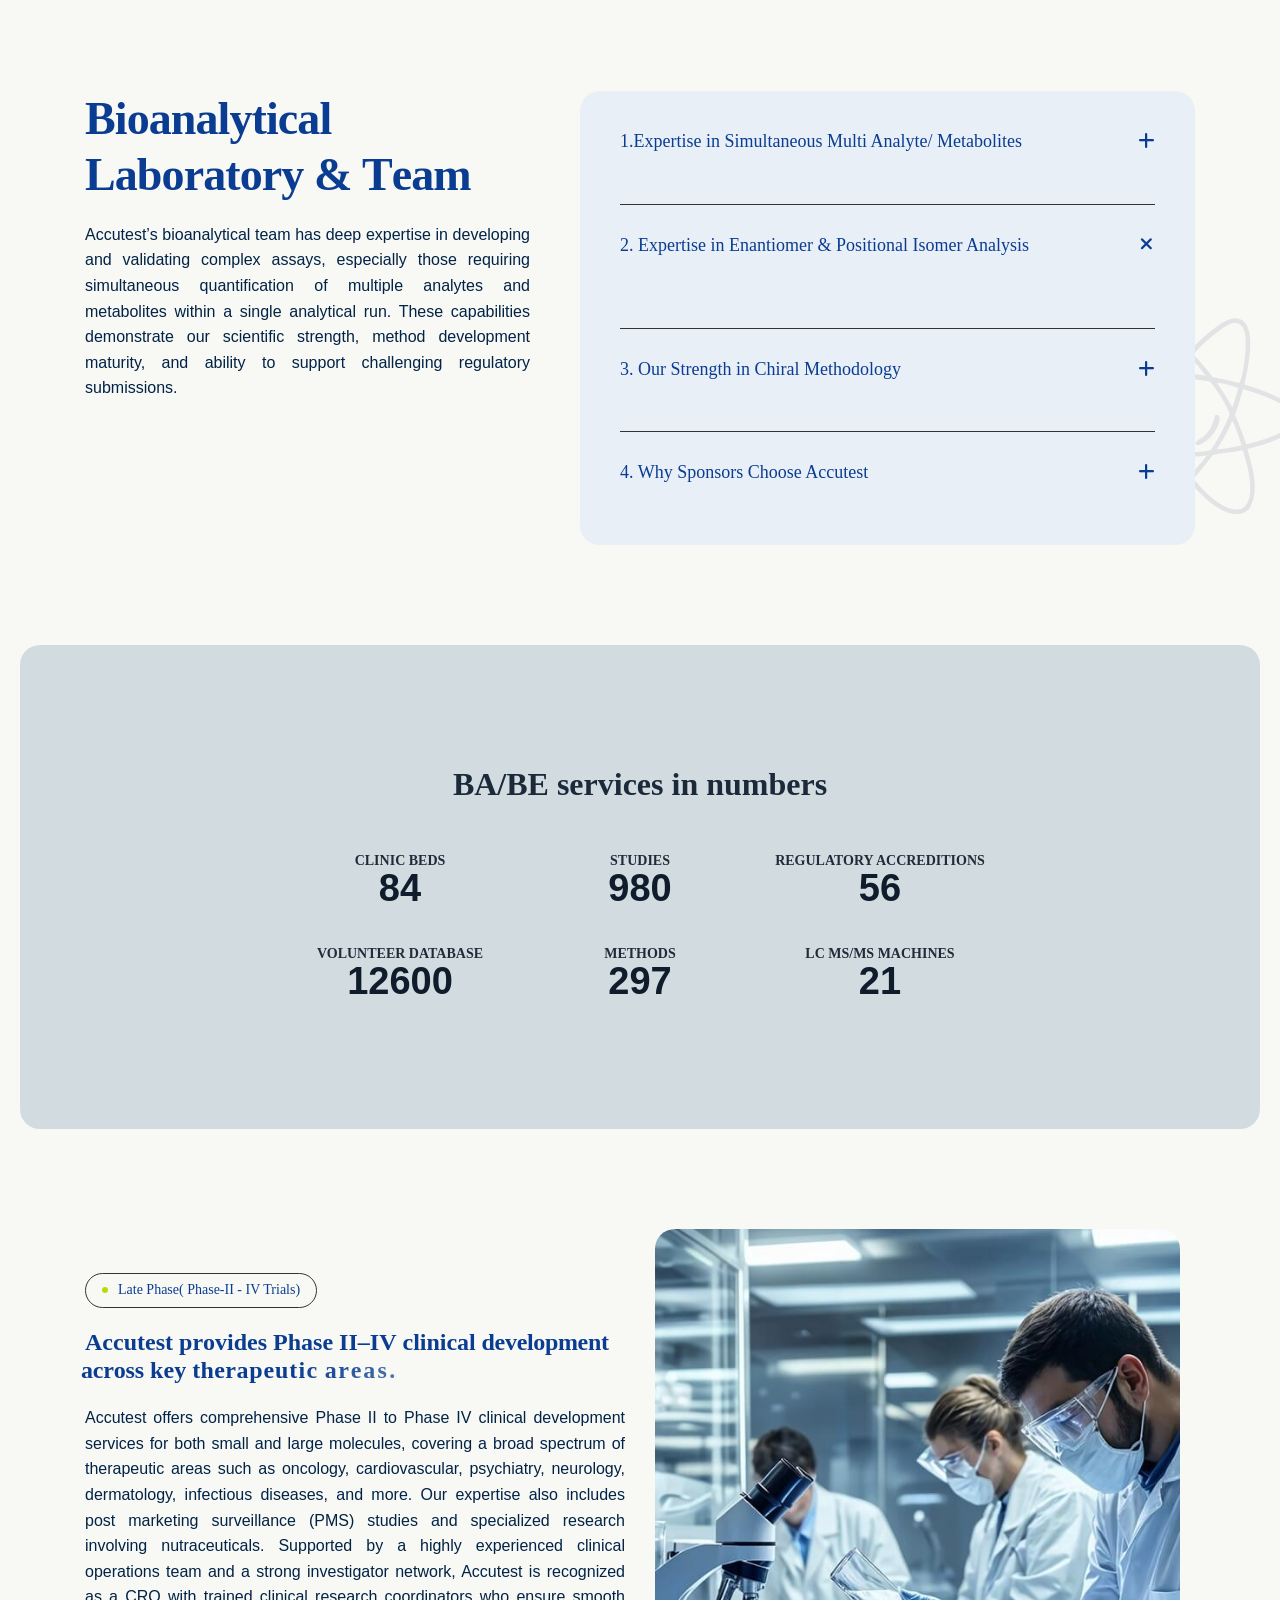
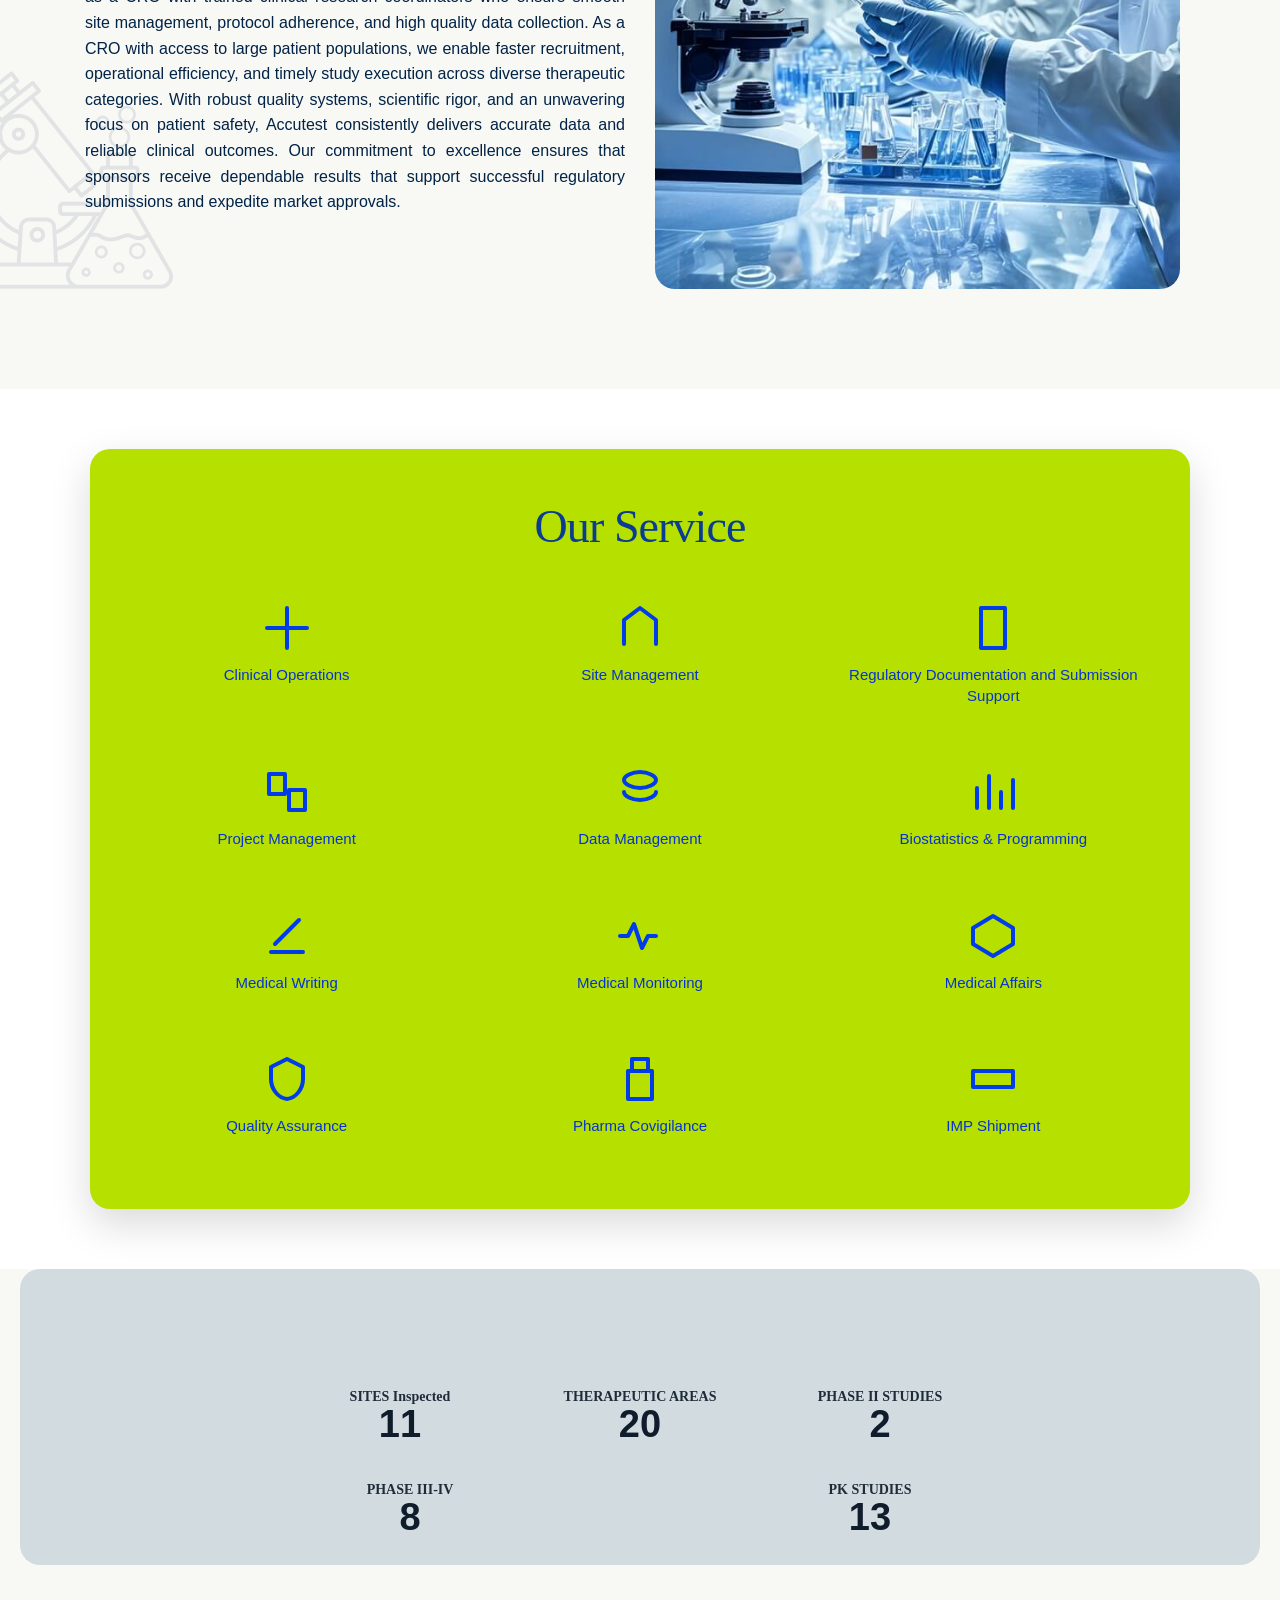
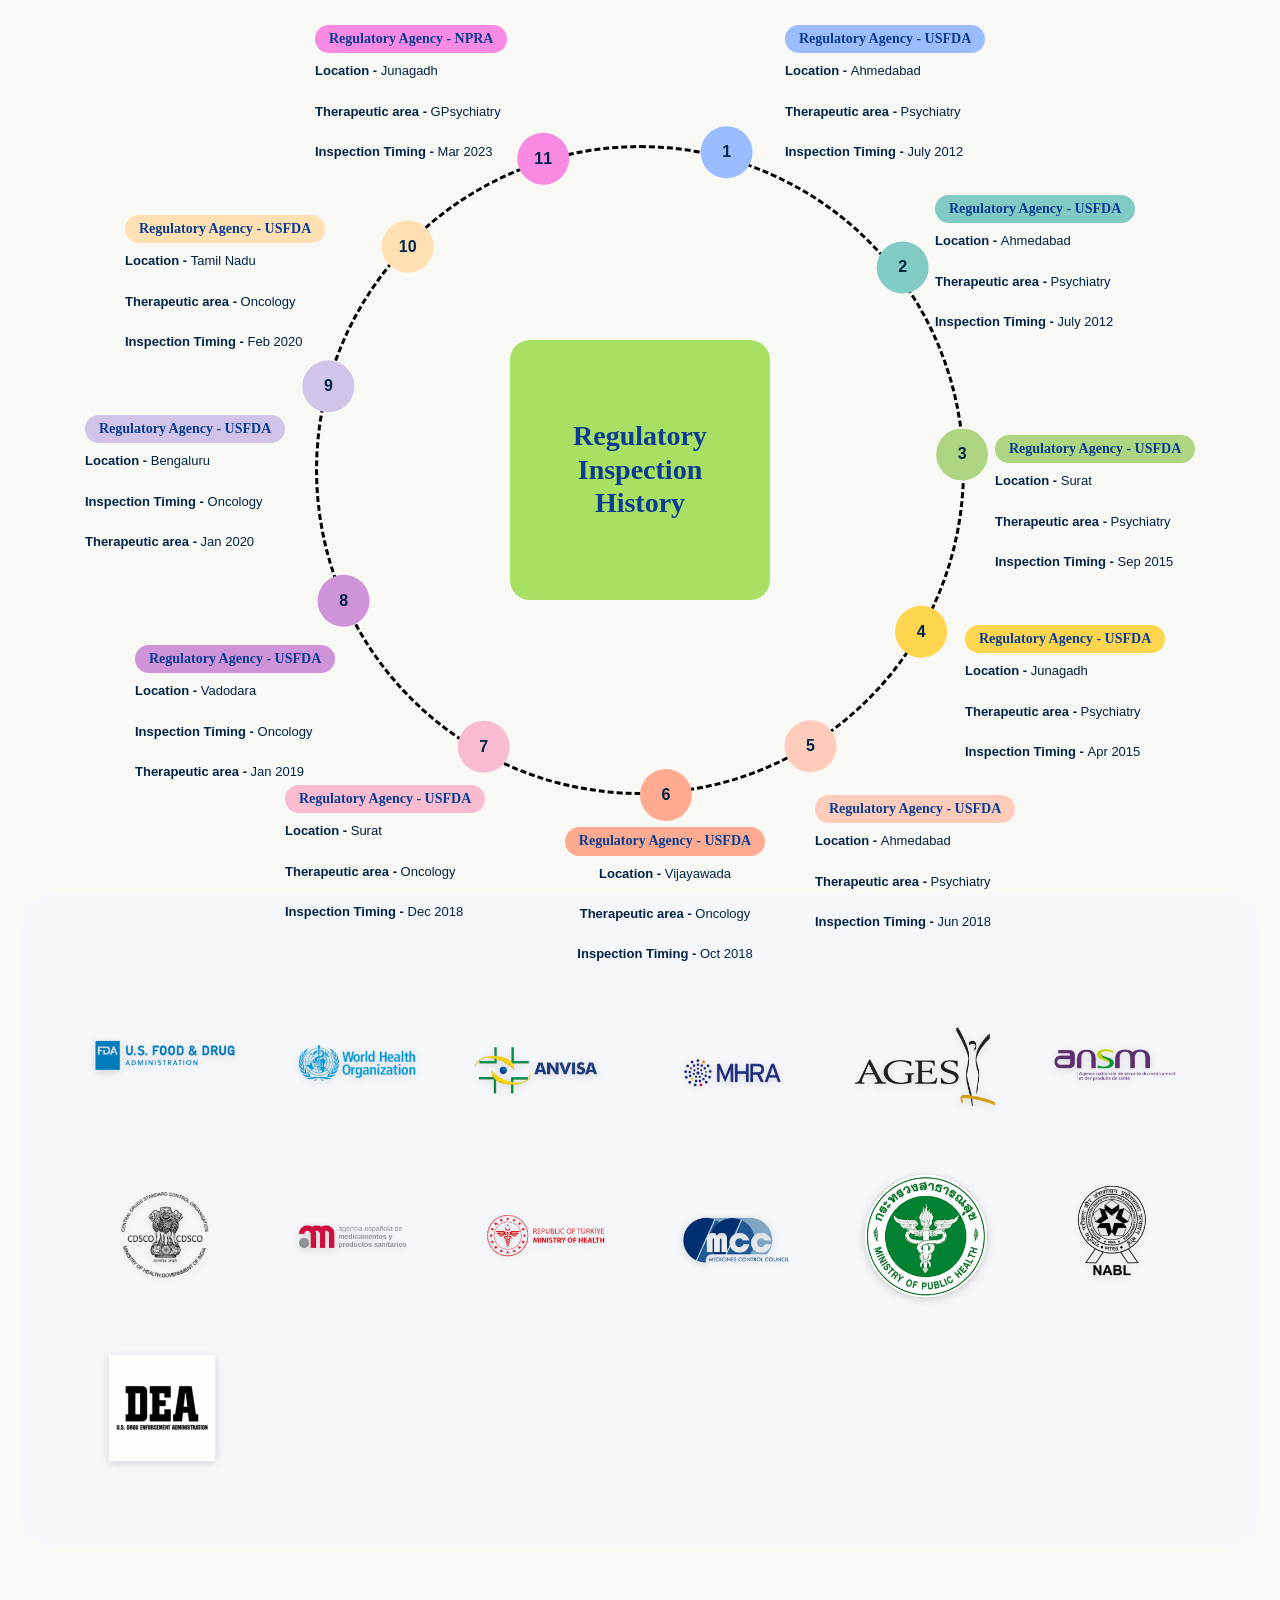
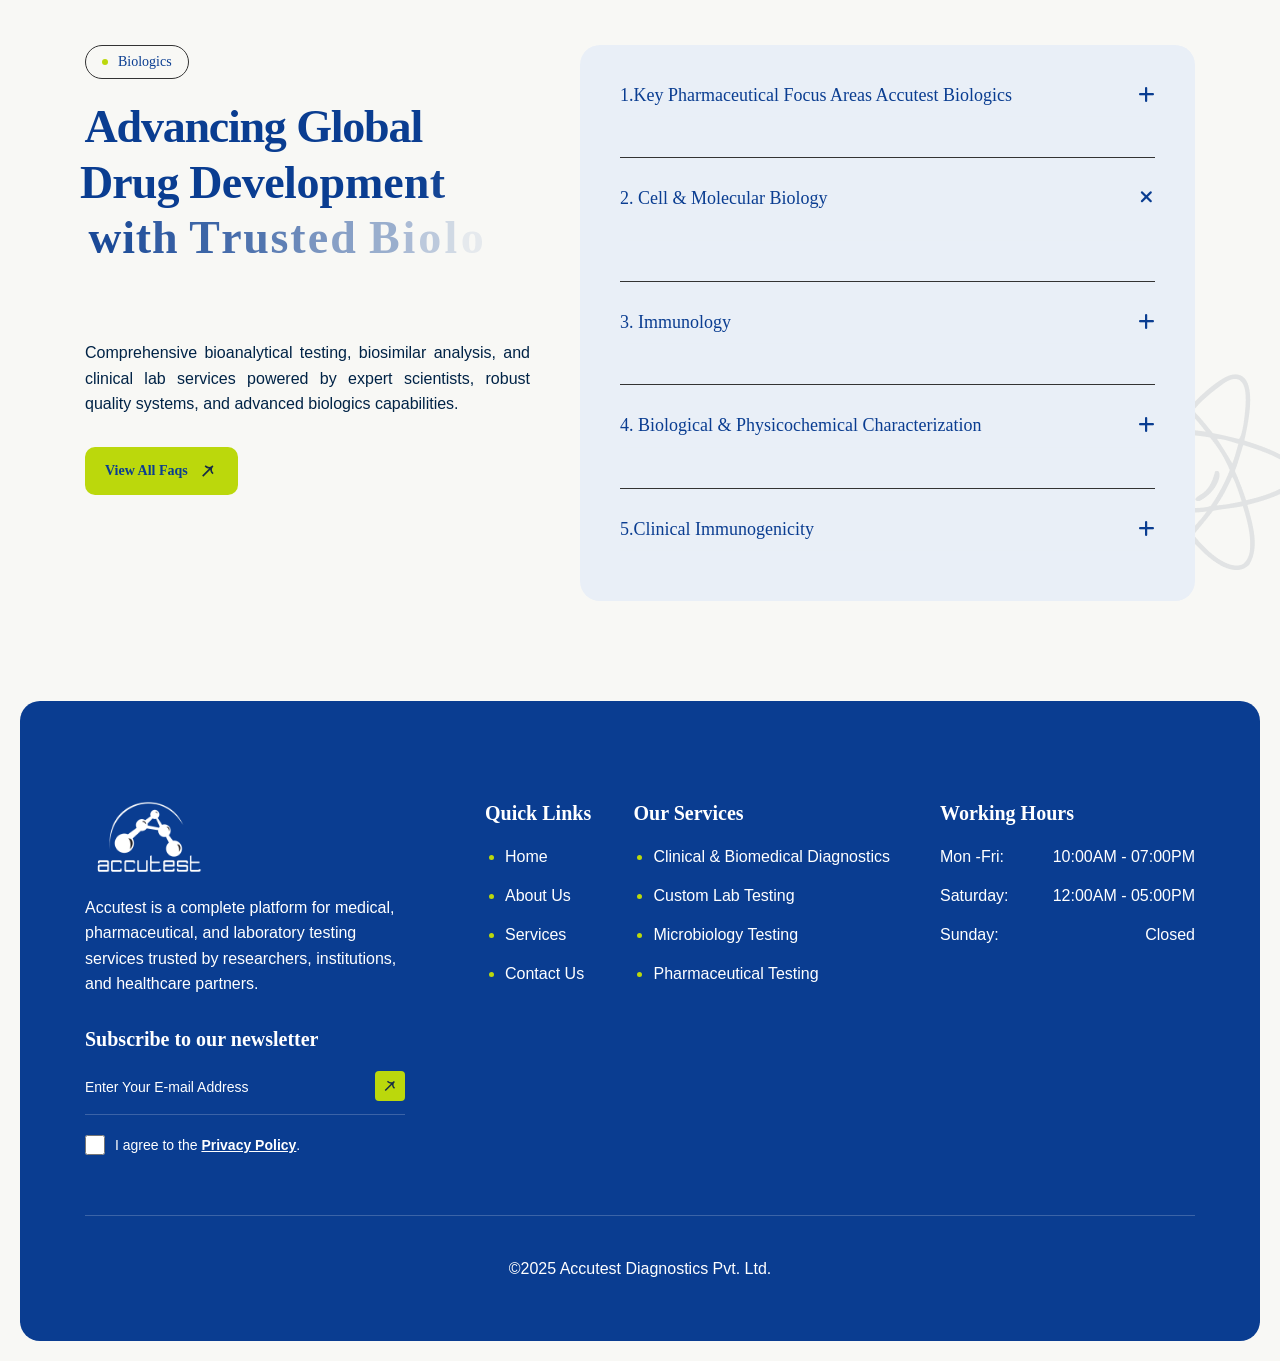
==== commit 589e4fb9: "Code updated" ====
--- a/capabilities.html
+++ b/capabilities.html
@@ -680,7 +680,7 @@
         </h2>
         <p class="wow fadeInUp text-justify" data-wow-delay="0.2s">Accutest has an exceptional BA/BE regulatory track
             record, with
-            approvals and inspections from USFDA, EMA, WHO, ANVISA, DCGI, NPRA, and several other global authorities 
+            approvals and inspections from DCGI, MHRA, USFDA, EMA, WHO, ANVISA,NPRA, and several other global authorities 
             ensuring that data generated withstands the scrutiny of major markets worldwide.</p>
     </div>
 
@@ -730,7 +730,7 @@
             <h3>Expertise in Endogenous Substances</h3>
             <p class="text-justify">
                 Endogenous molecules present unique analytical and clinical complexities. Accutest has successfully
-                executed large scale studies, including: Vitamin K Injection – 100 subjects Growth Hormone Injection –
+                executed large scale studies, including: Vitamin K Injection 100 subjects Growth Hormone Injection 
                 40 subjects Our expertise covers: Baseline correction and differentiation of endogenous vs. exogenous
                 levels Sensitive, specific assay development Managing inter individual variability Designing protocols
                 that meet regulatory expectations for endogenous compounds
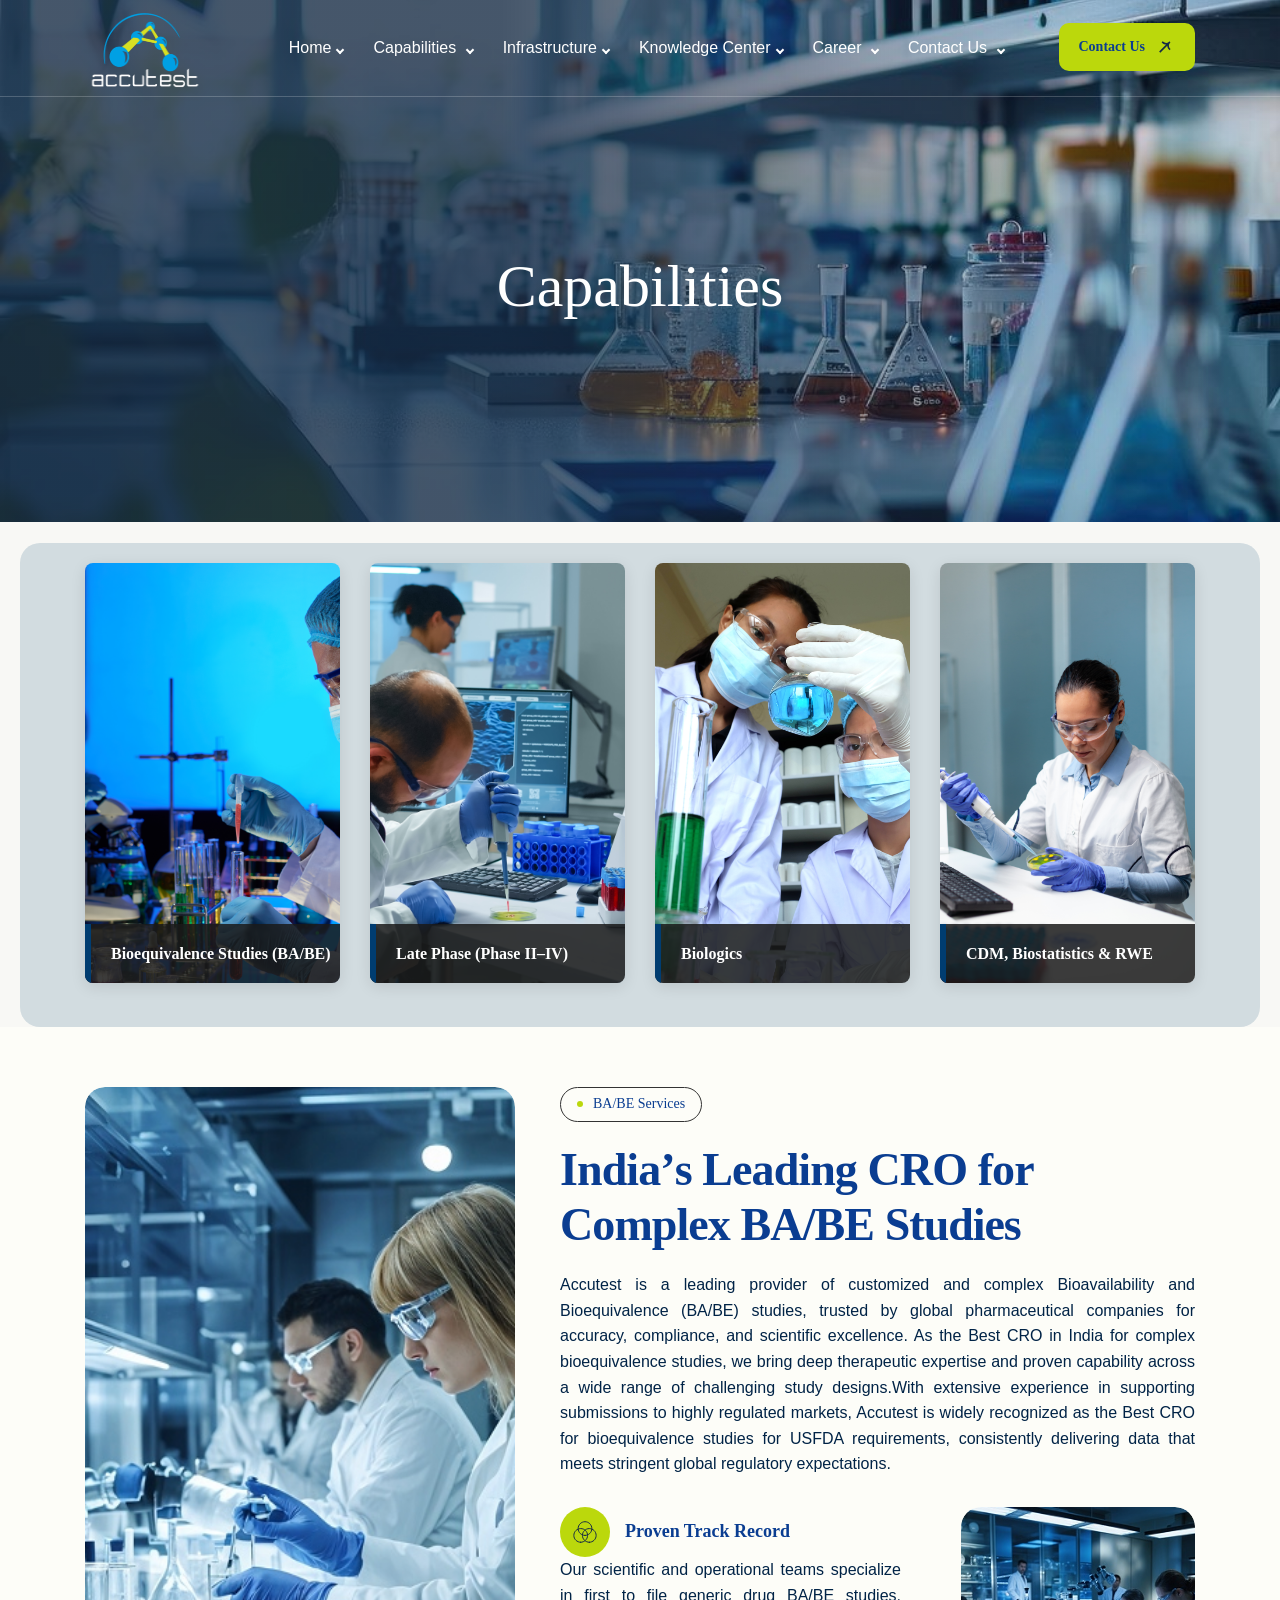
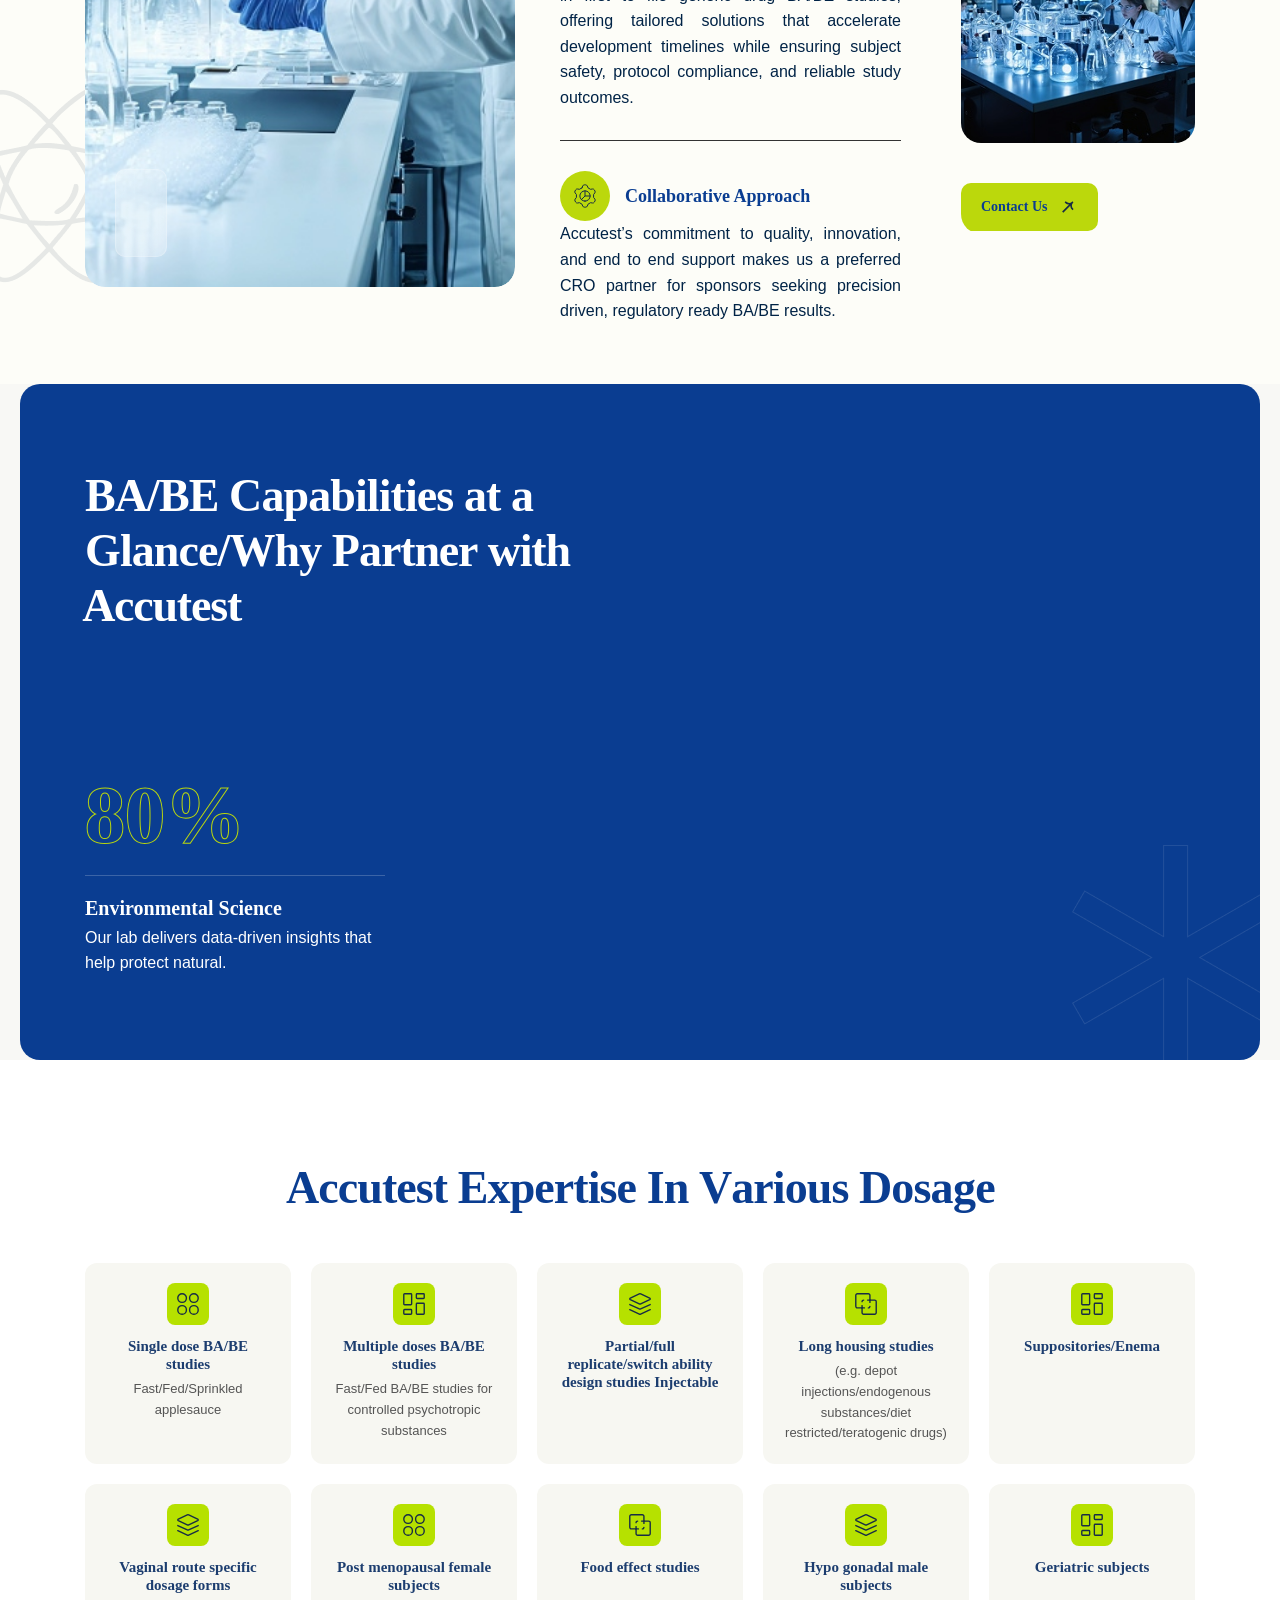
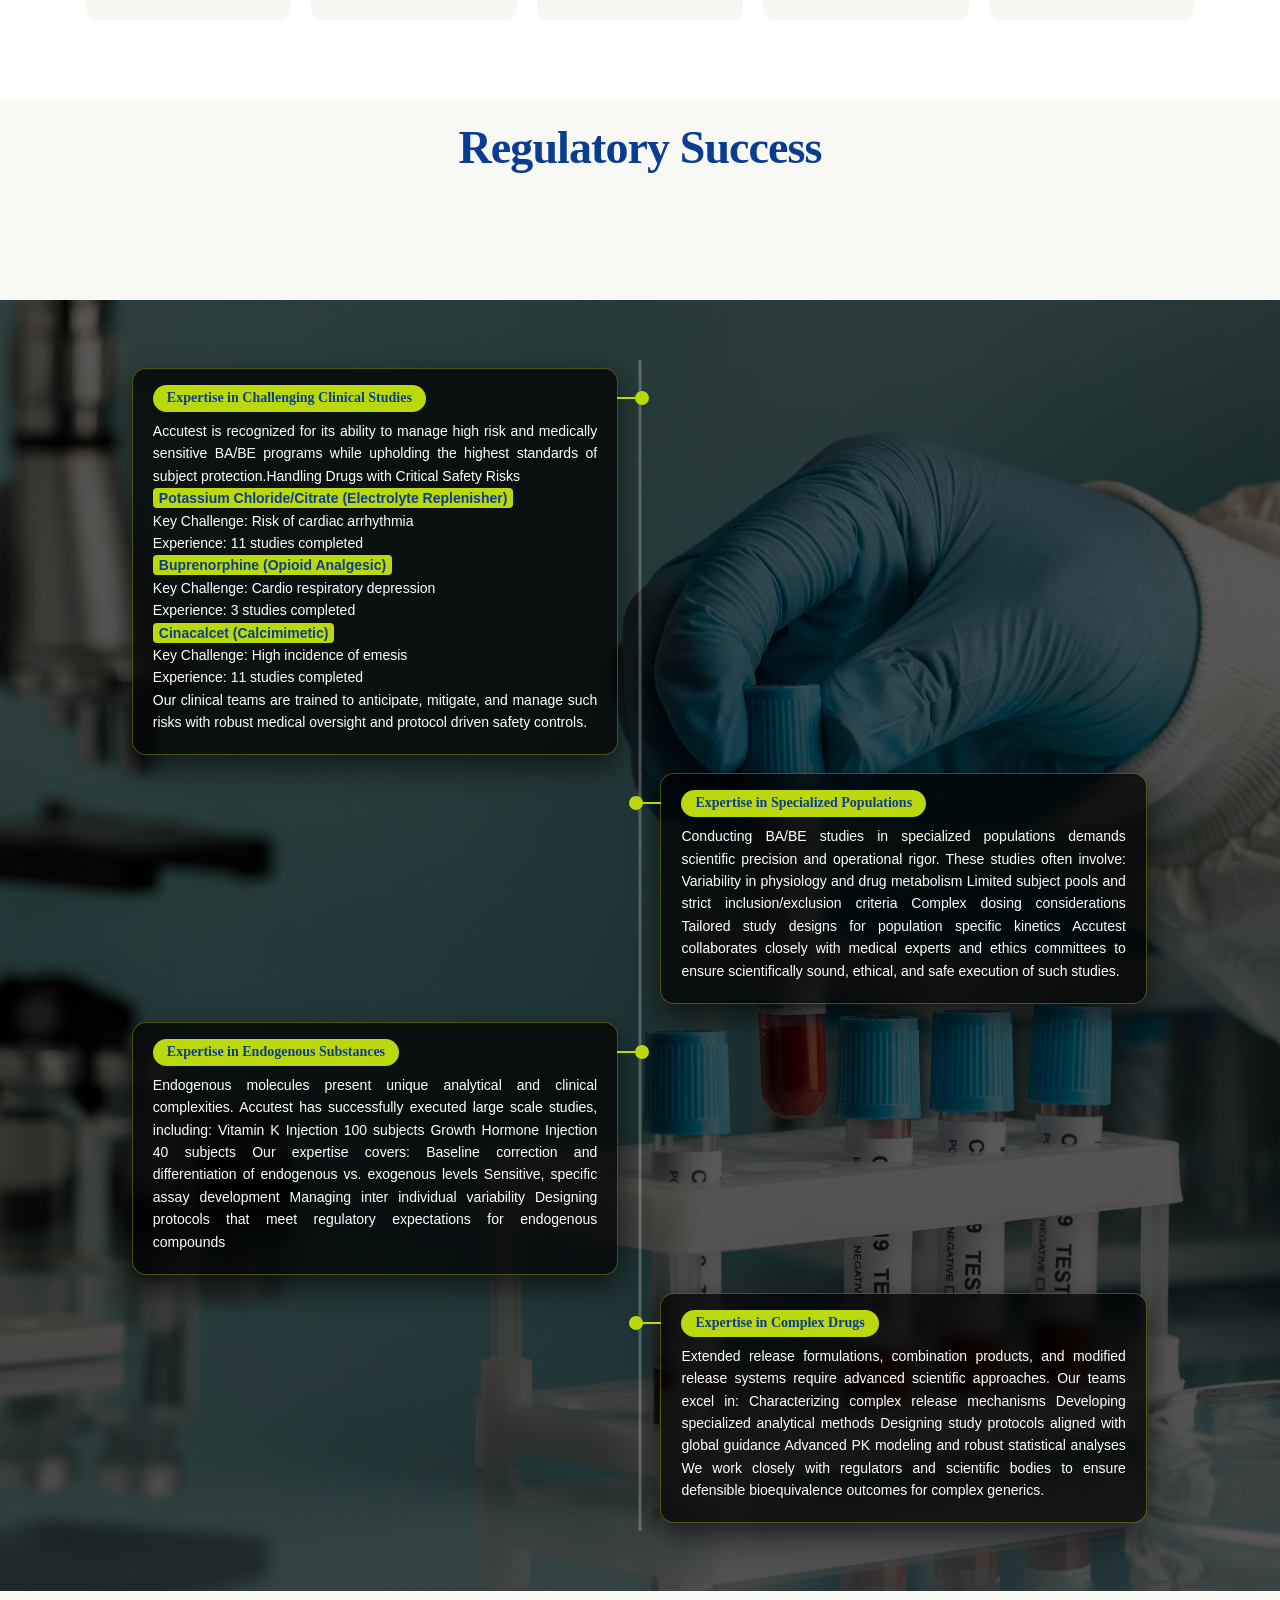
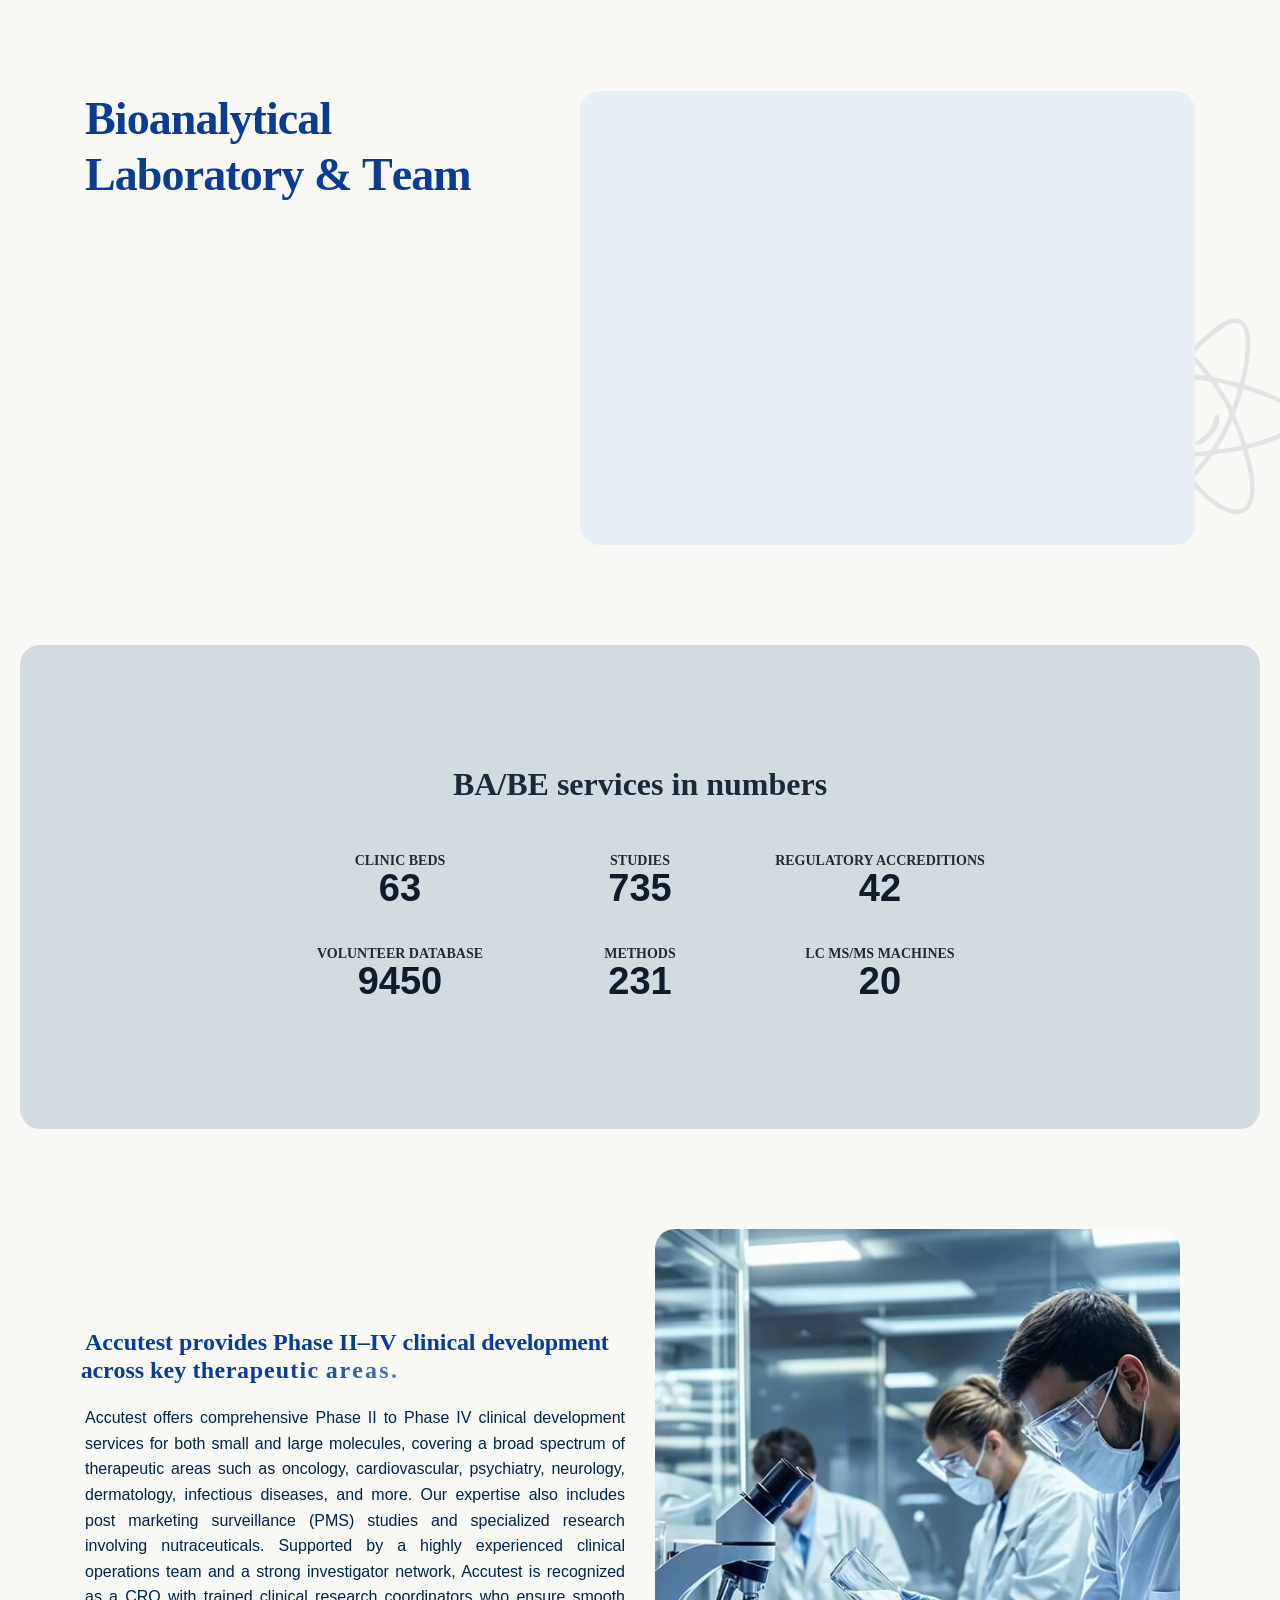
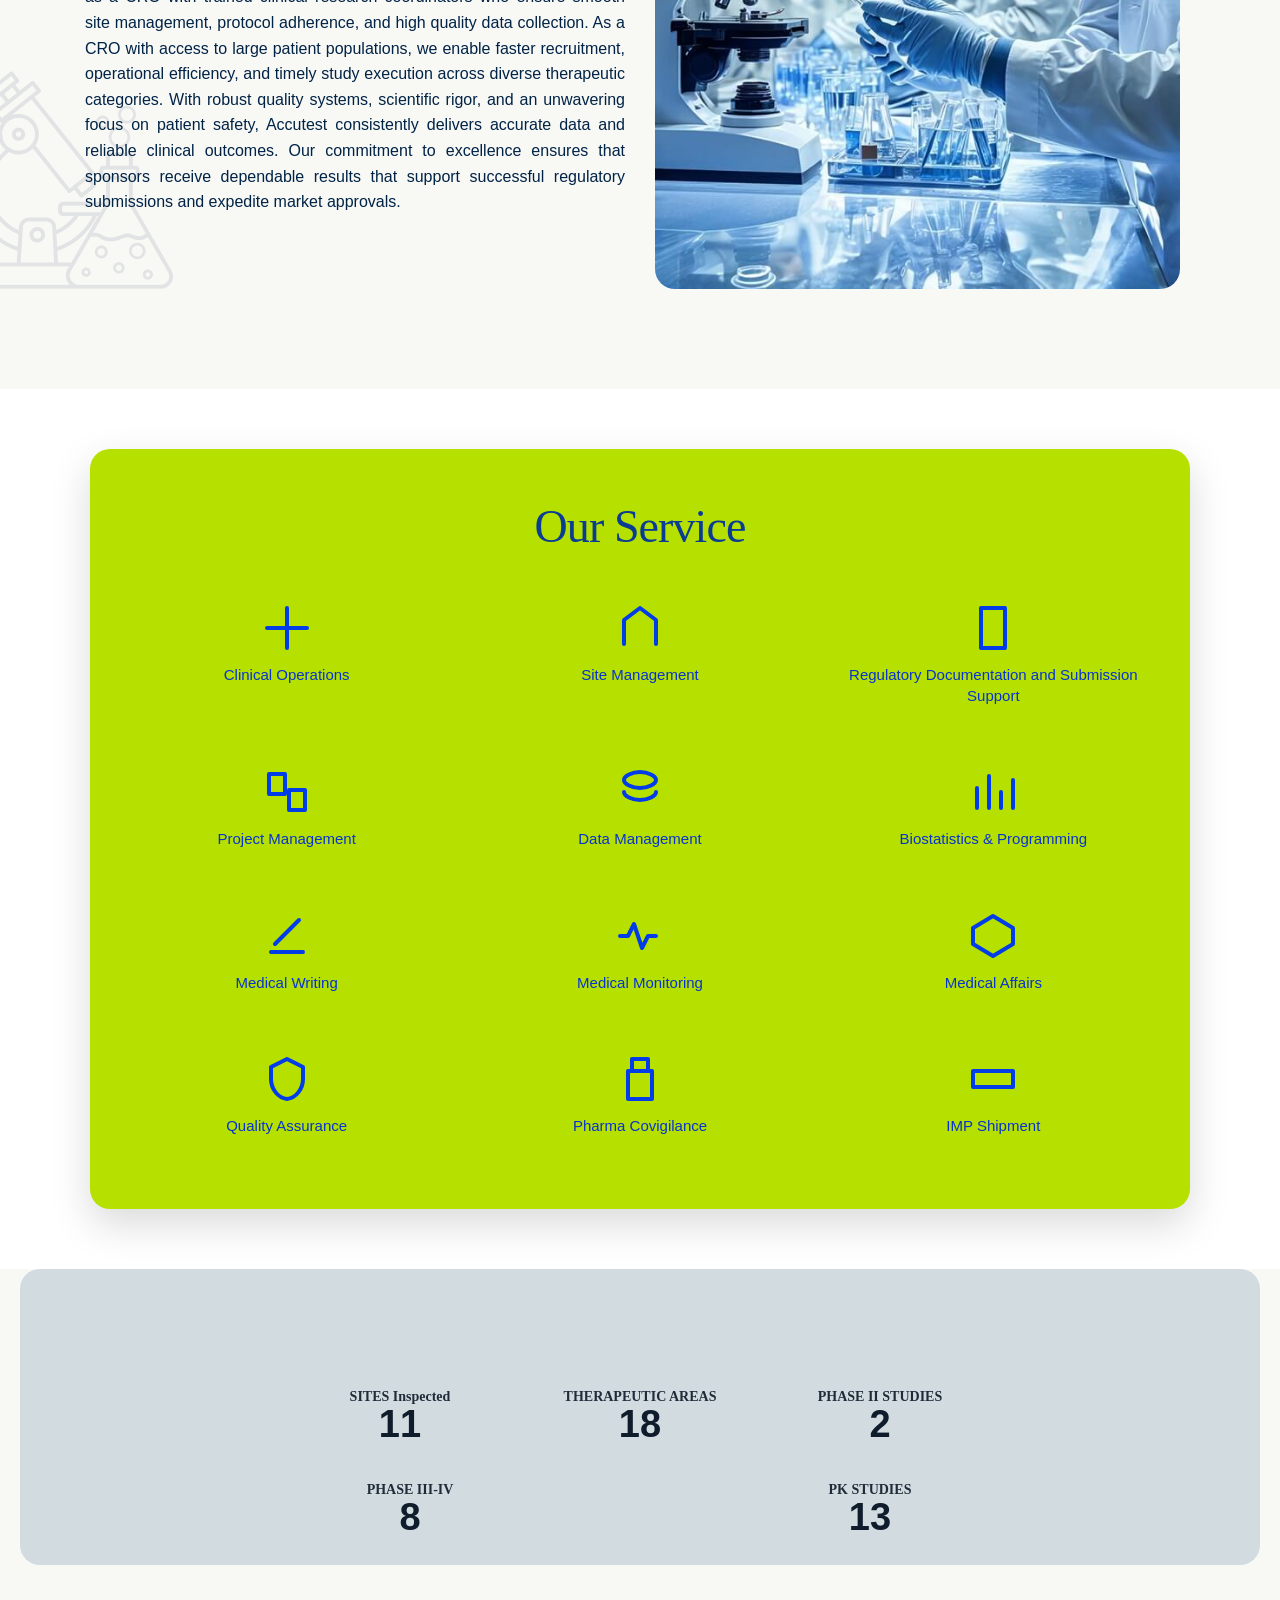
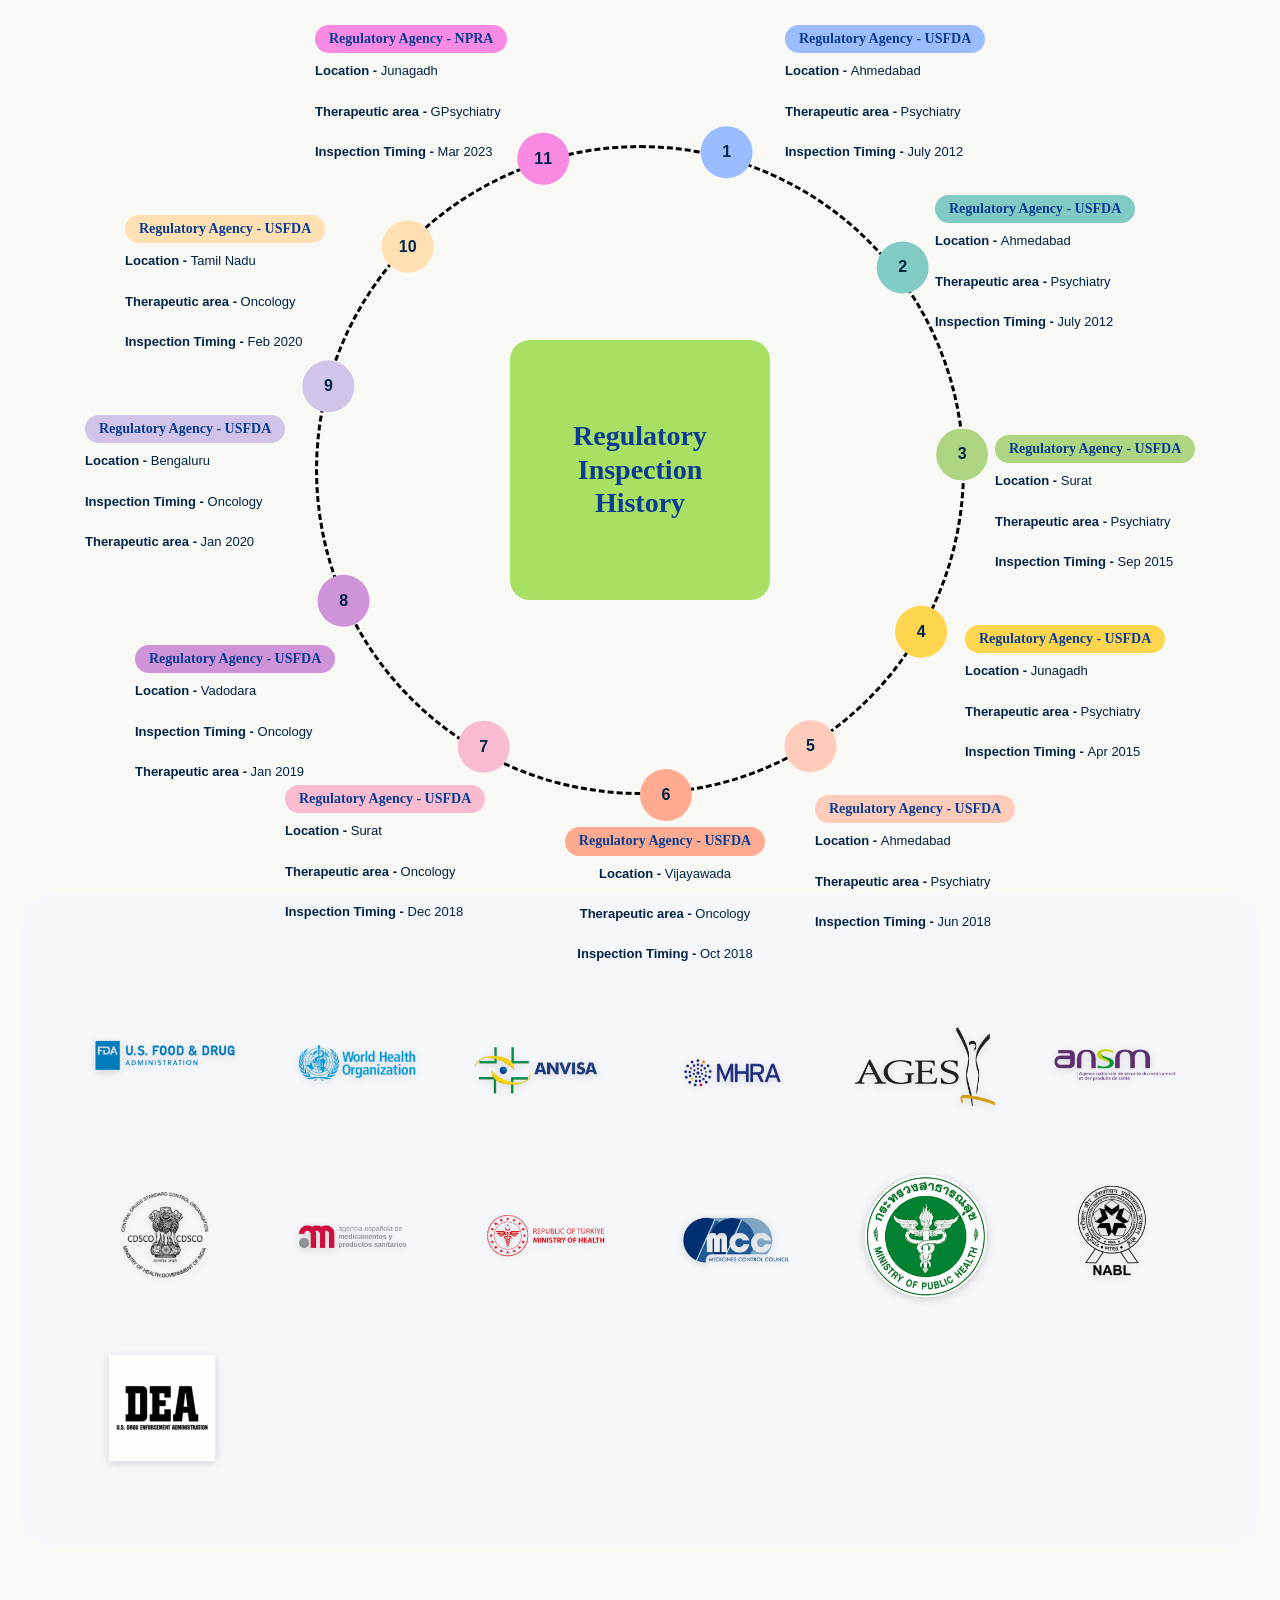
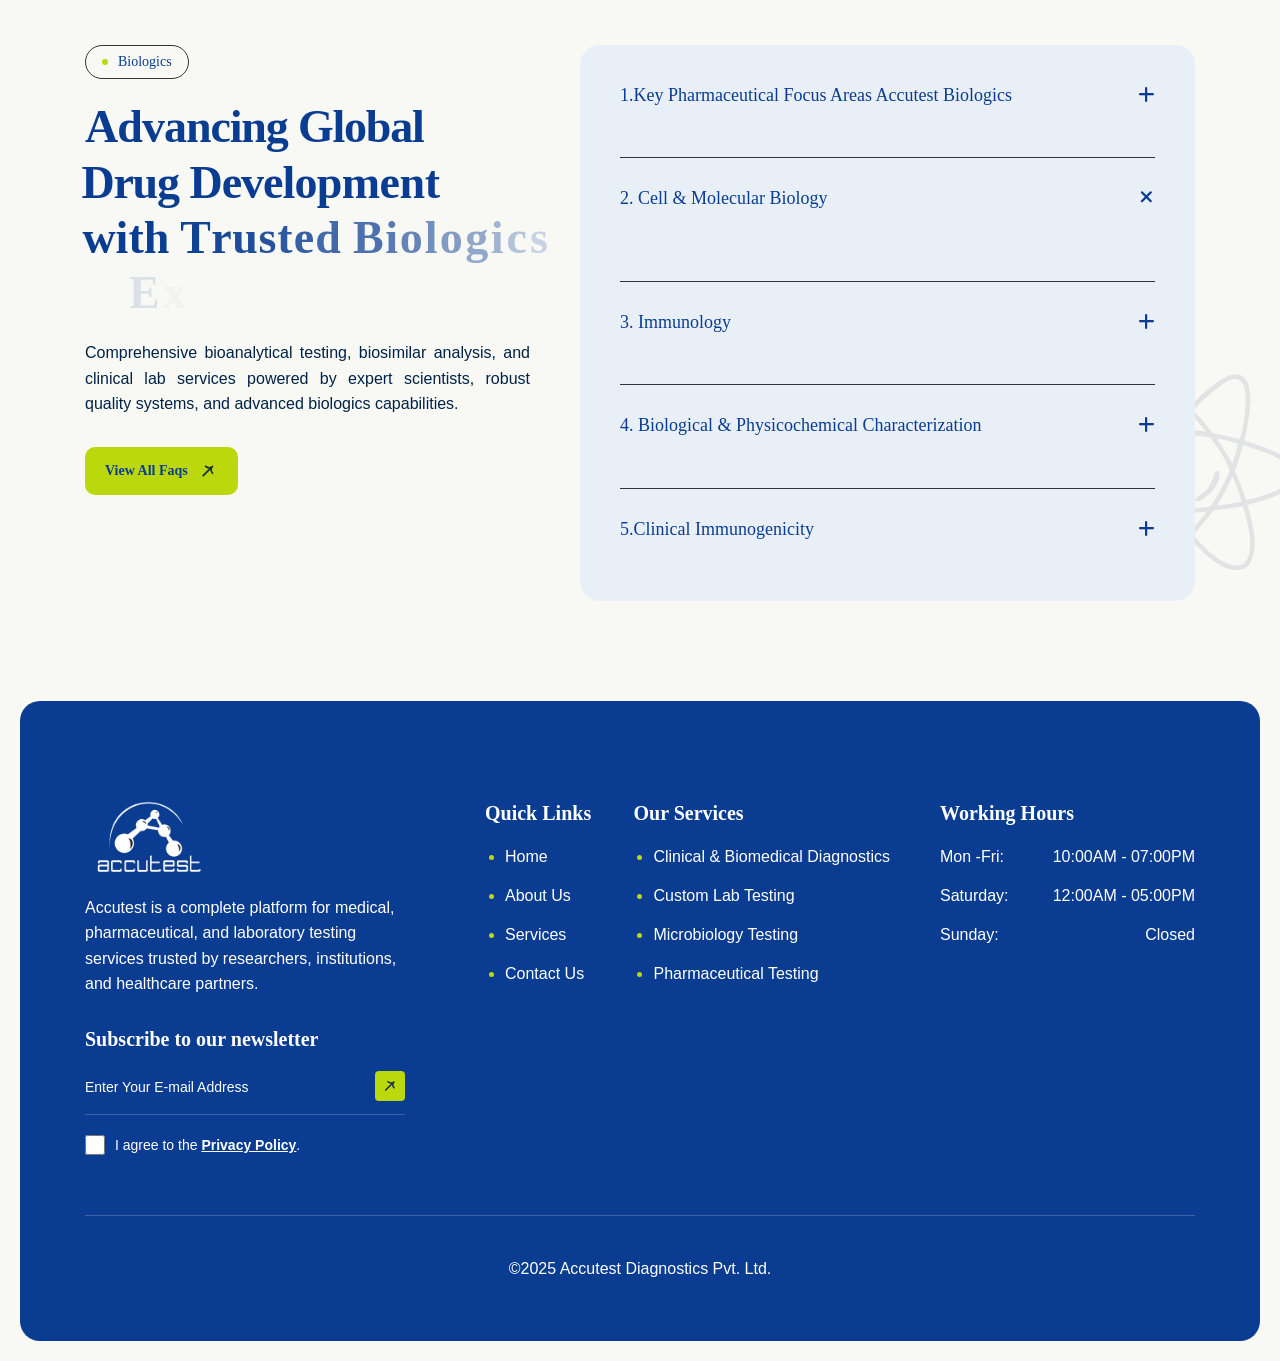
==== commit 06067d9e: "final project" ====
--- a/capabilities.html
+++ b/capabilities.html
@@ -680,7 +680,7 @@
         </h2>
         <p class="wow fadeInUp text-justify" data-wow-delay="0.2s">Accutest has an exceptional BA/BE regulatory track
             record, with
-            approvals and inspections from DCGI, MHRA, USFDA, EMA, WHO, ANVISA,NPRA, and several other global authorities 
+            approvals and inspections from  DCGI,MHRA,USFDA, EMA, WHO, ANVISA, NPRA, and several other global authorities 
             ensuring that data generated withstands the scrutiny of major markets worldwide.</p>
     </div>
 
--- a/css/capili.css
+++ b/css/capili.css
@@ -1243,8 +1243,9 @@
 .card-title-bottom h3 {
     color: #ffffff;
     margin: 0;
-    font-size: 20px;
+    font-size: 16px;
     font-weight: 600;
+      white-space: nowrap;
 }
 
 /* Hover Overlay (Slide up content) */
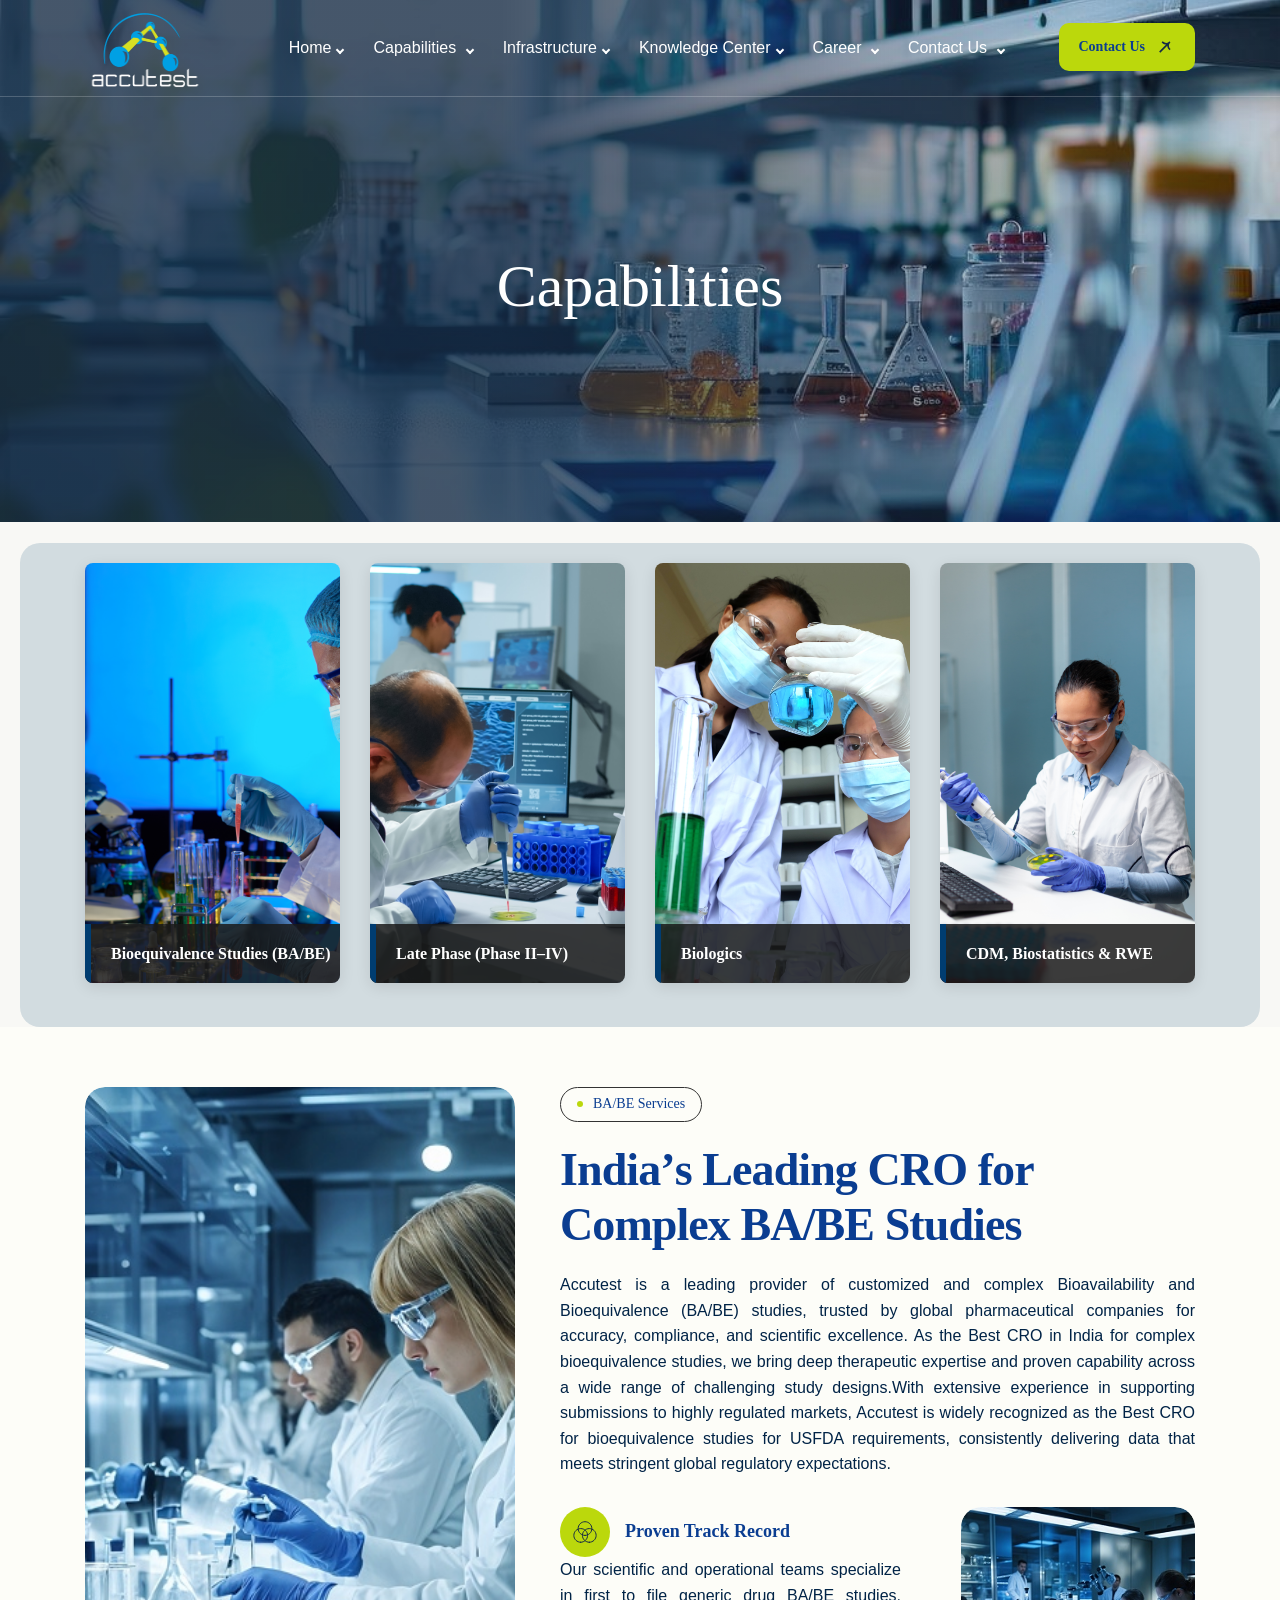
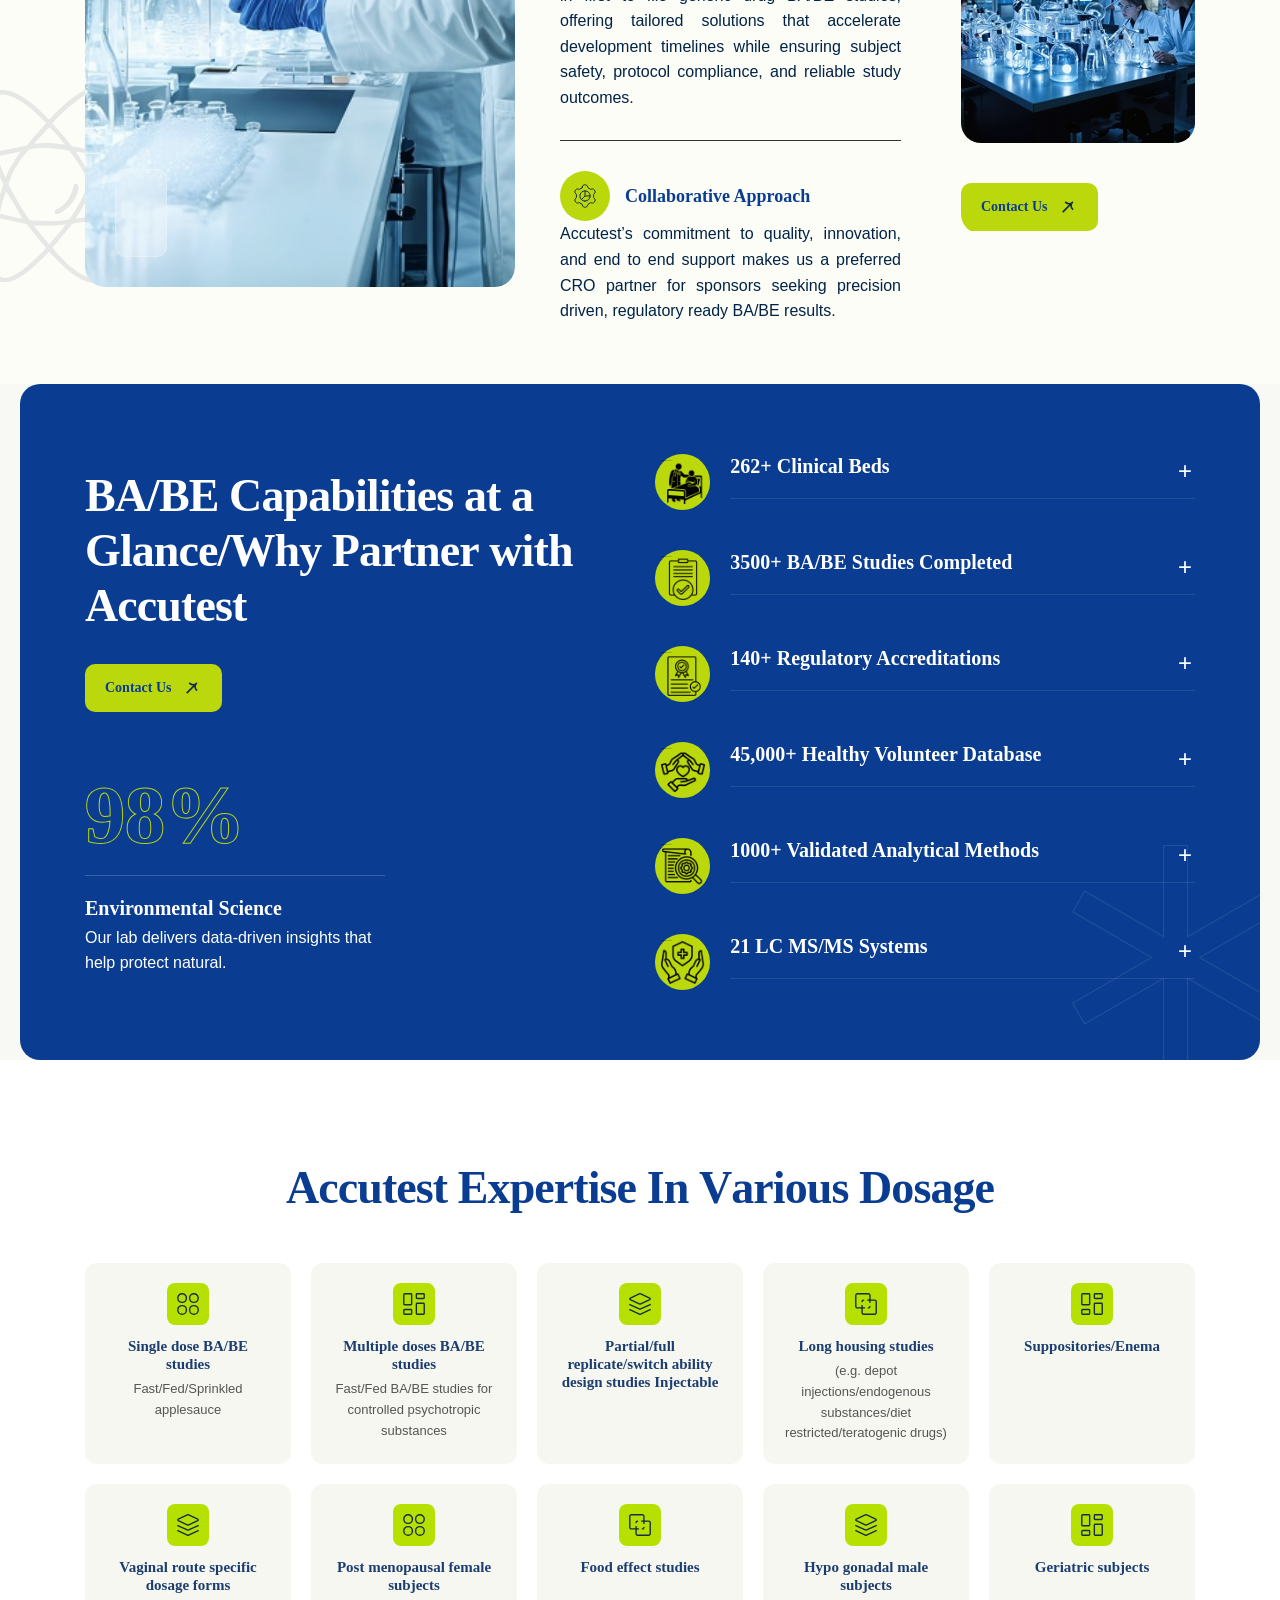
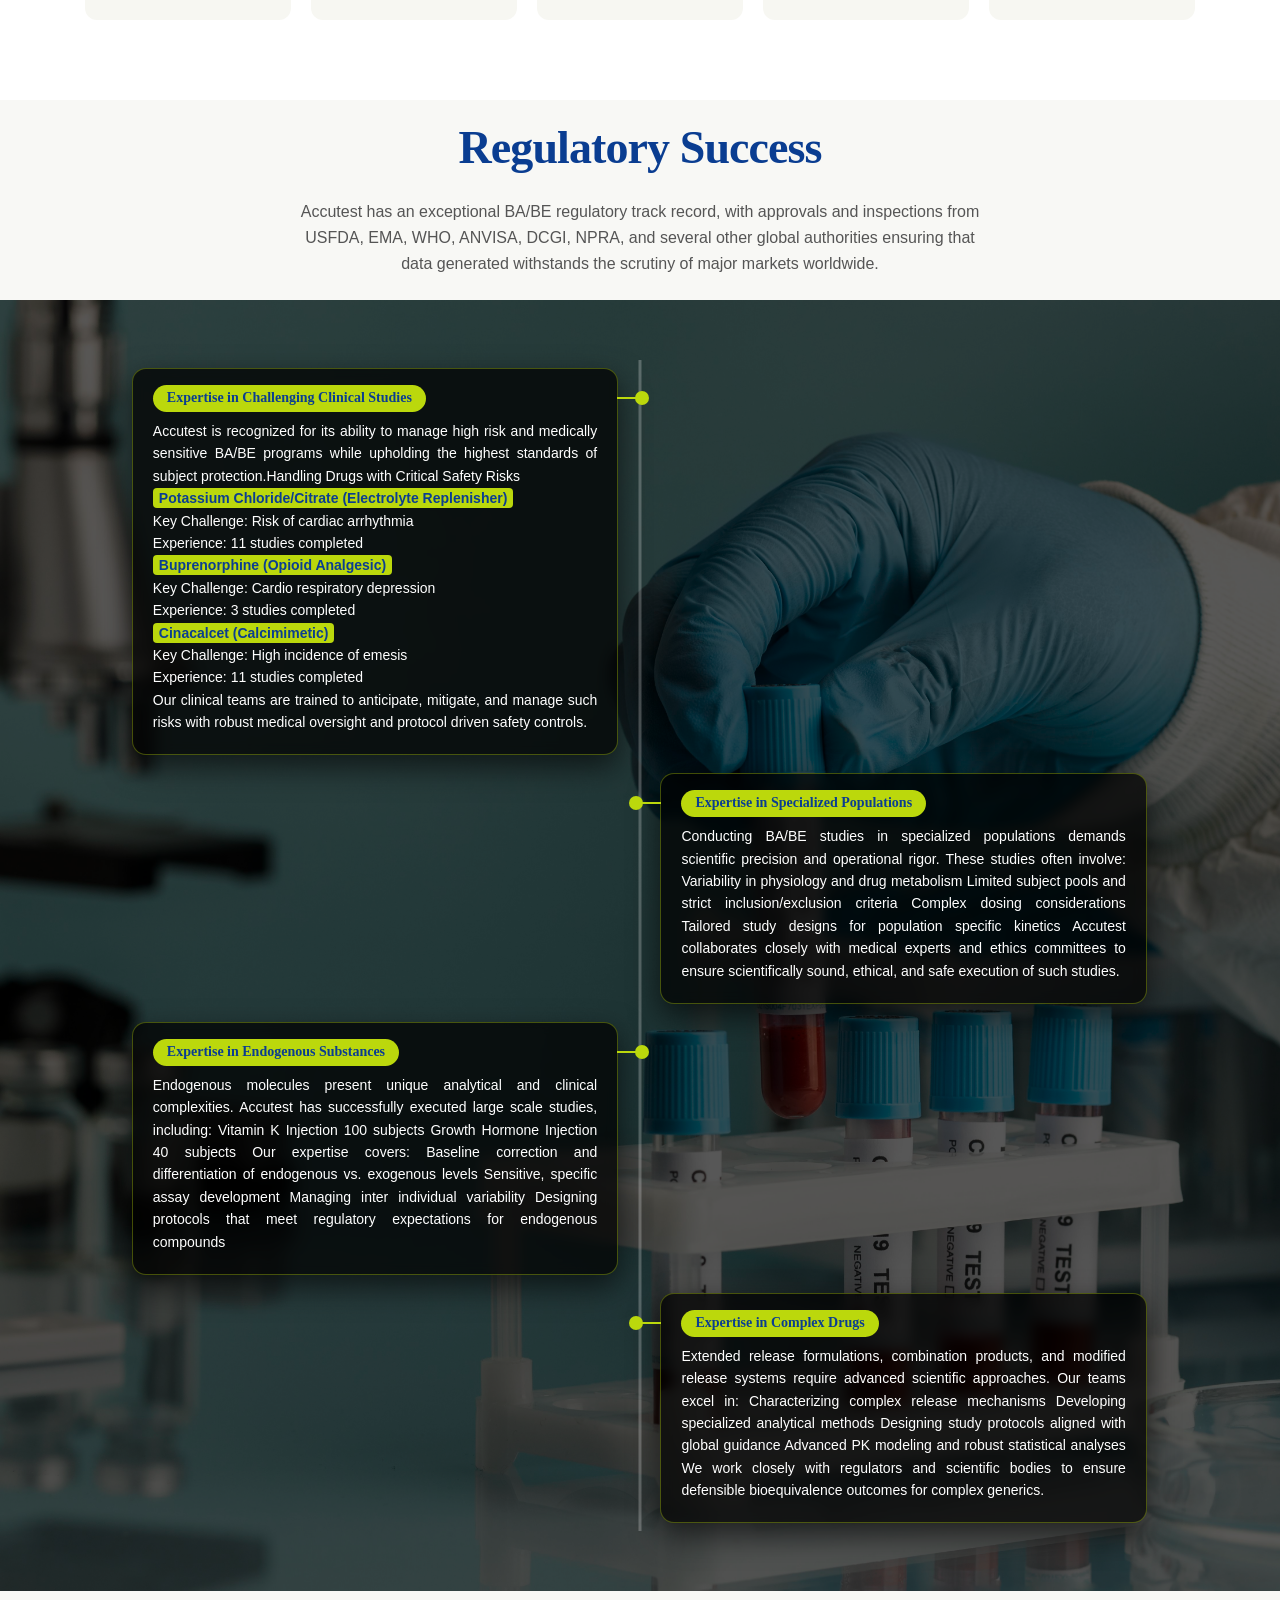
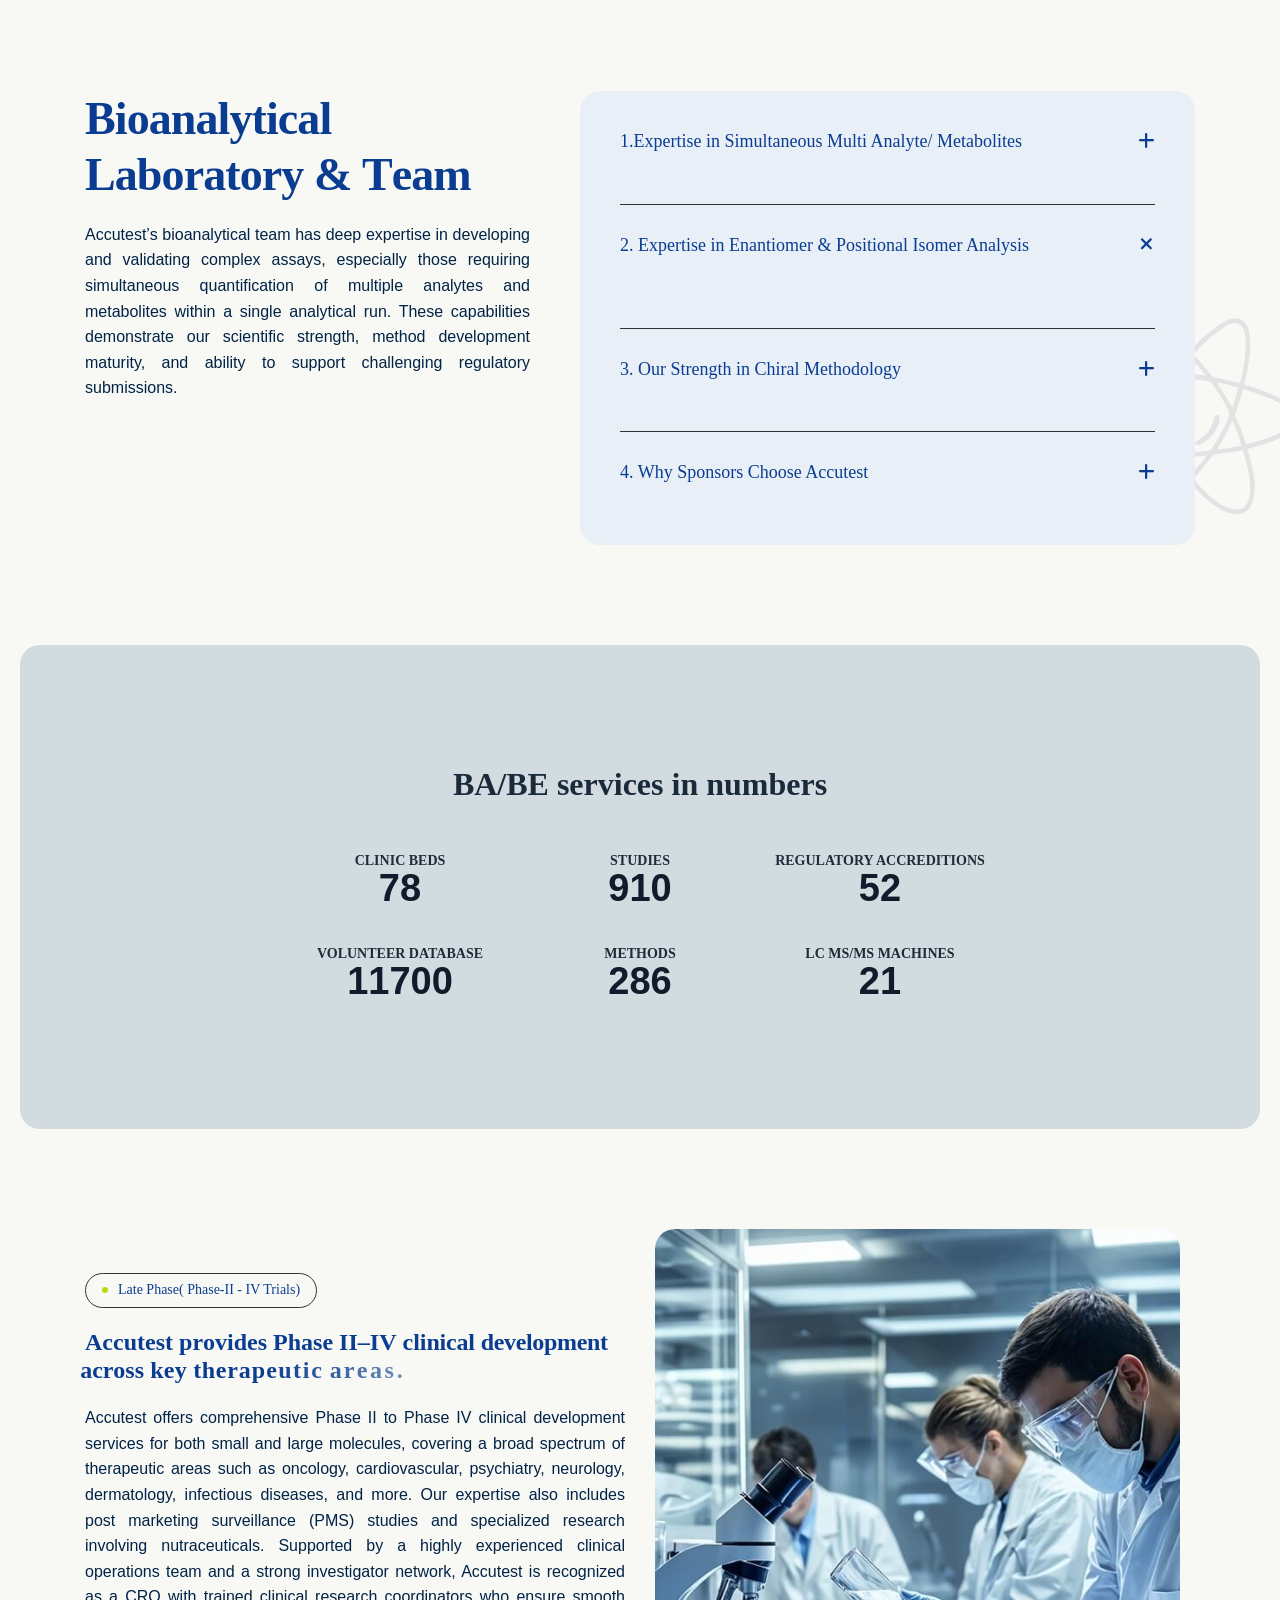
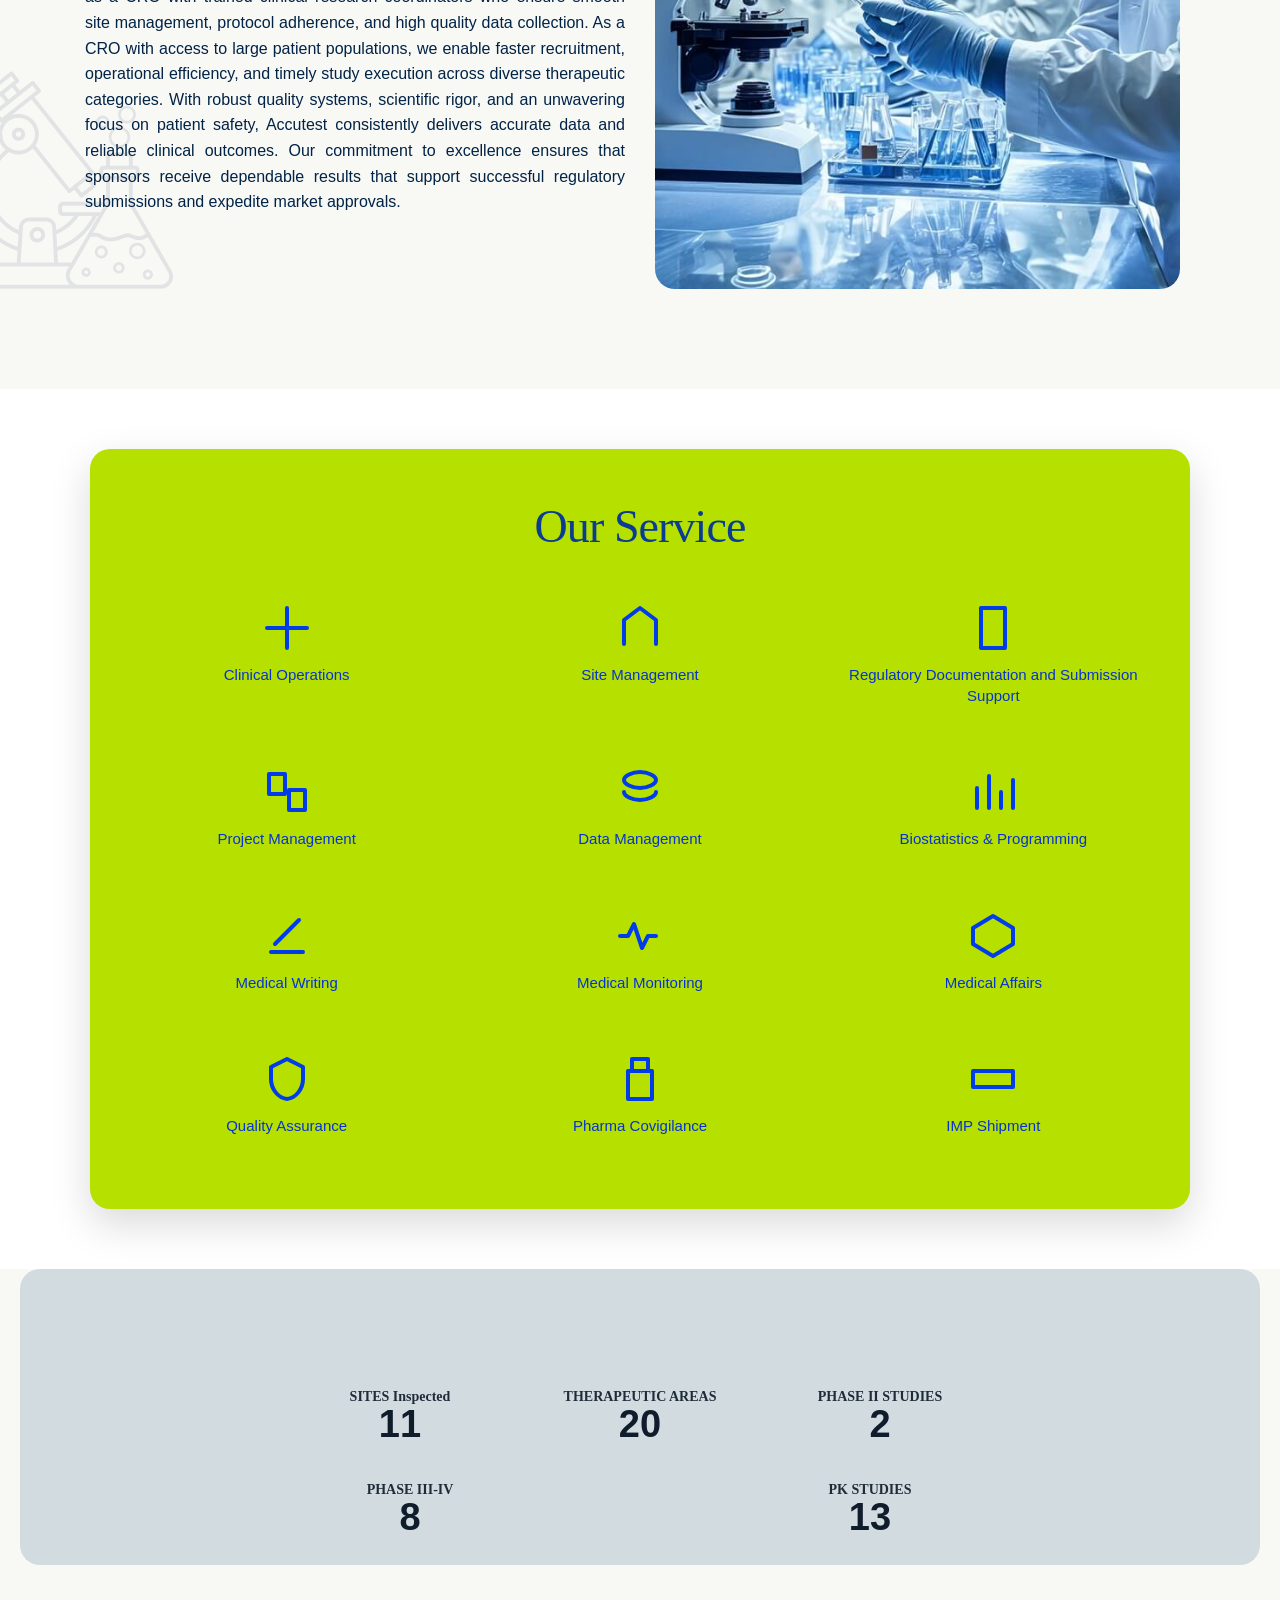
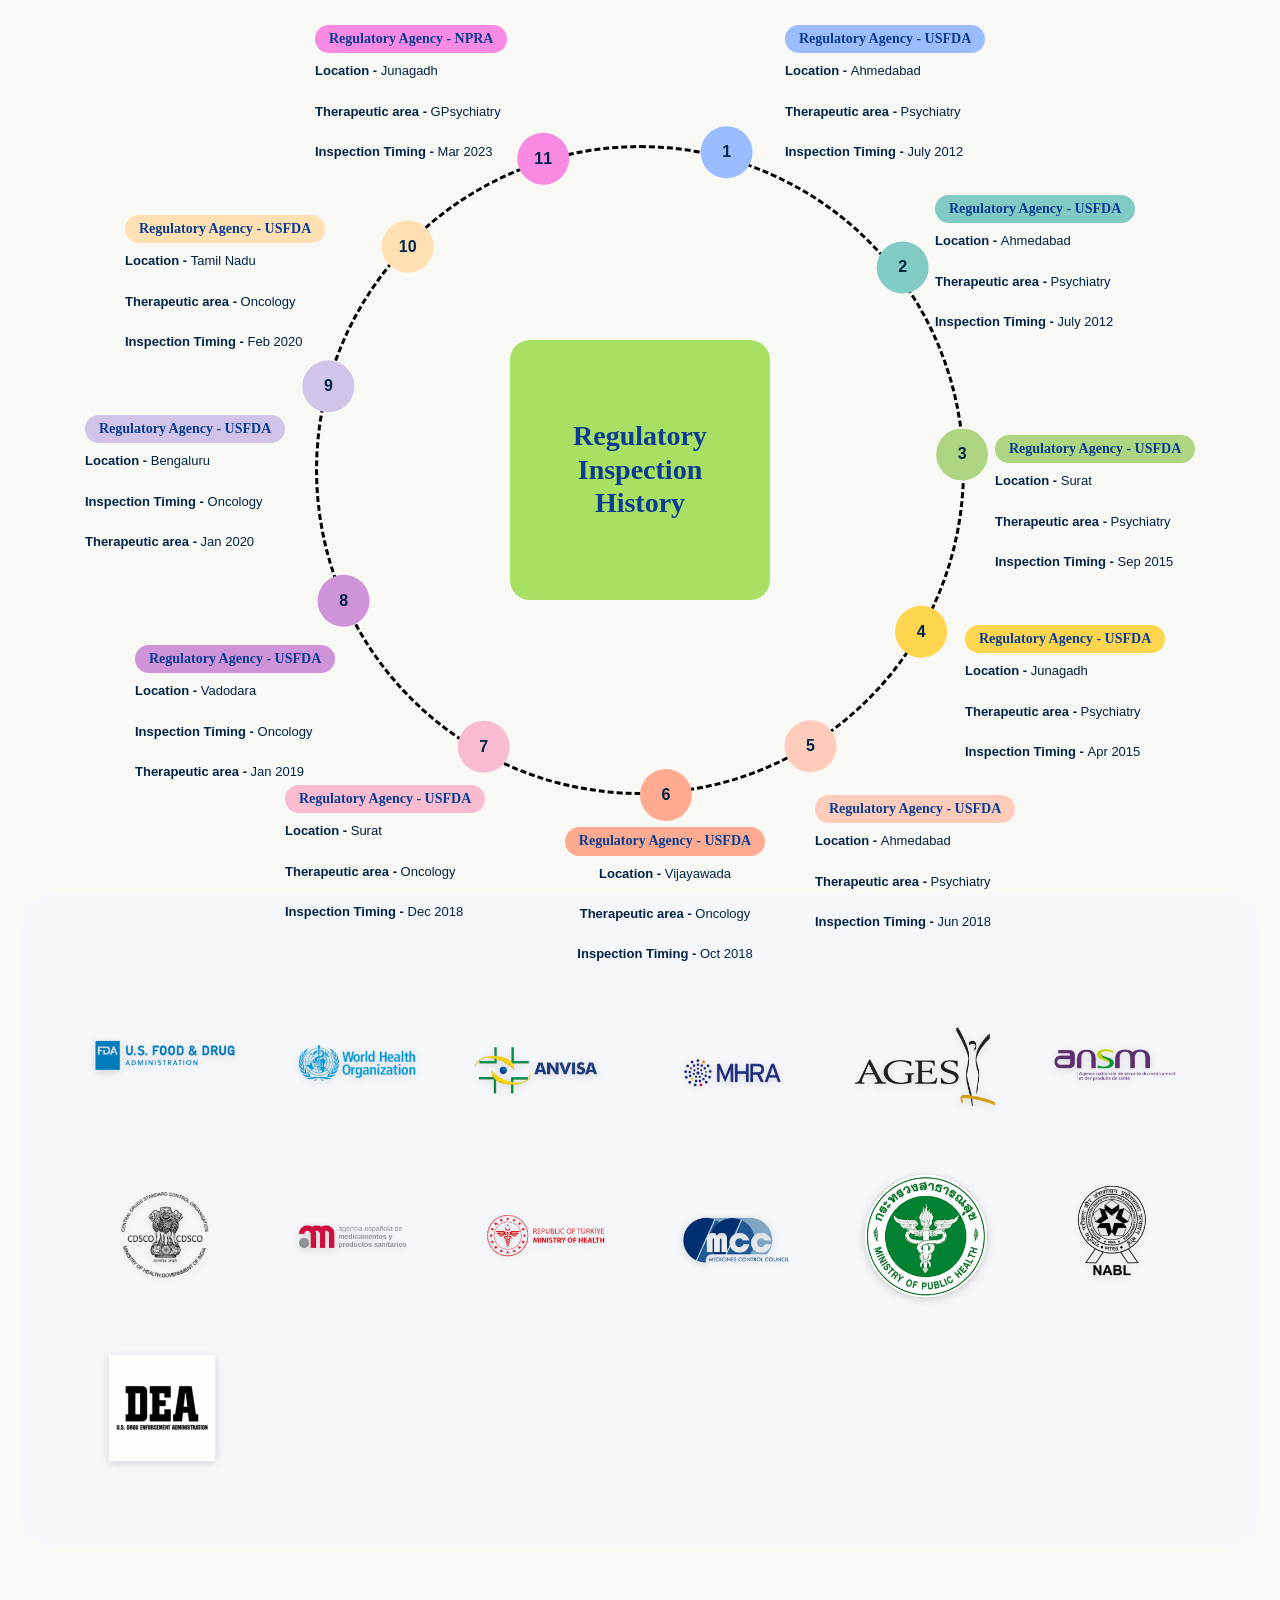
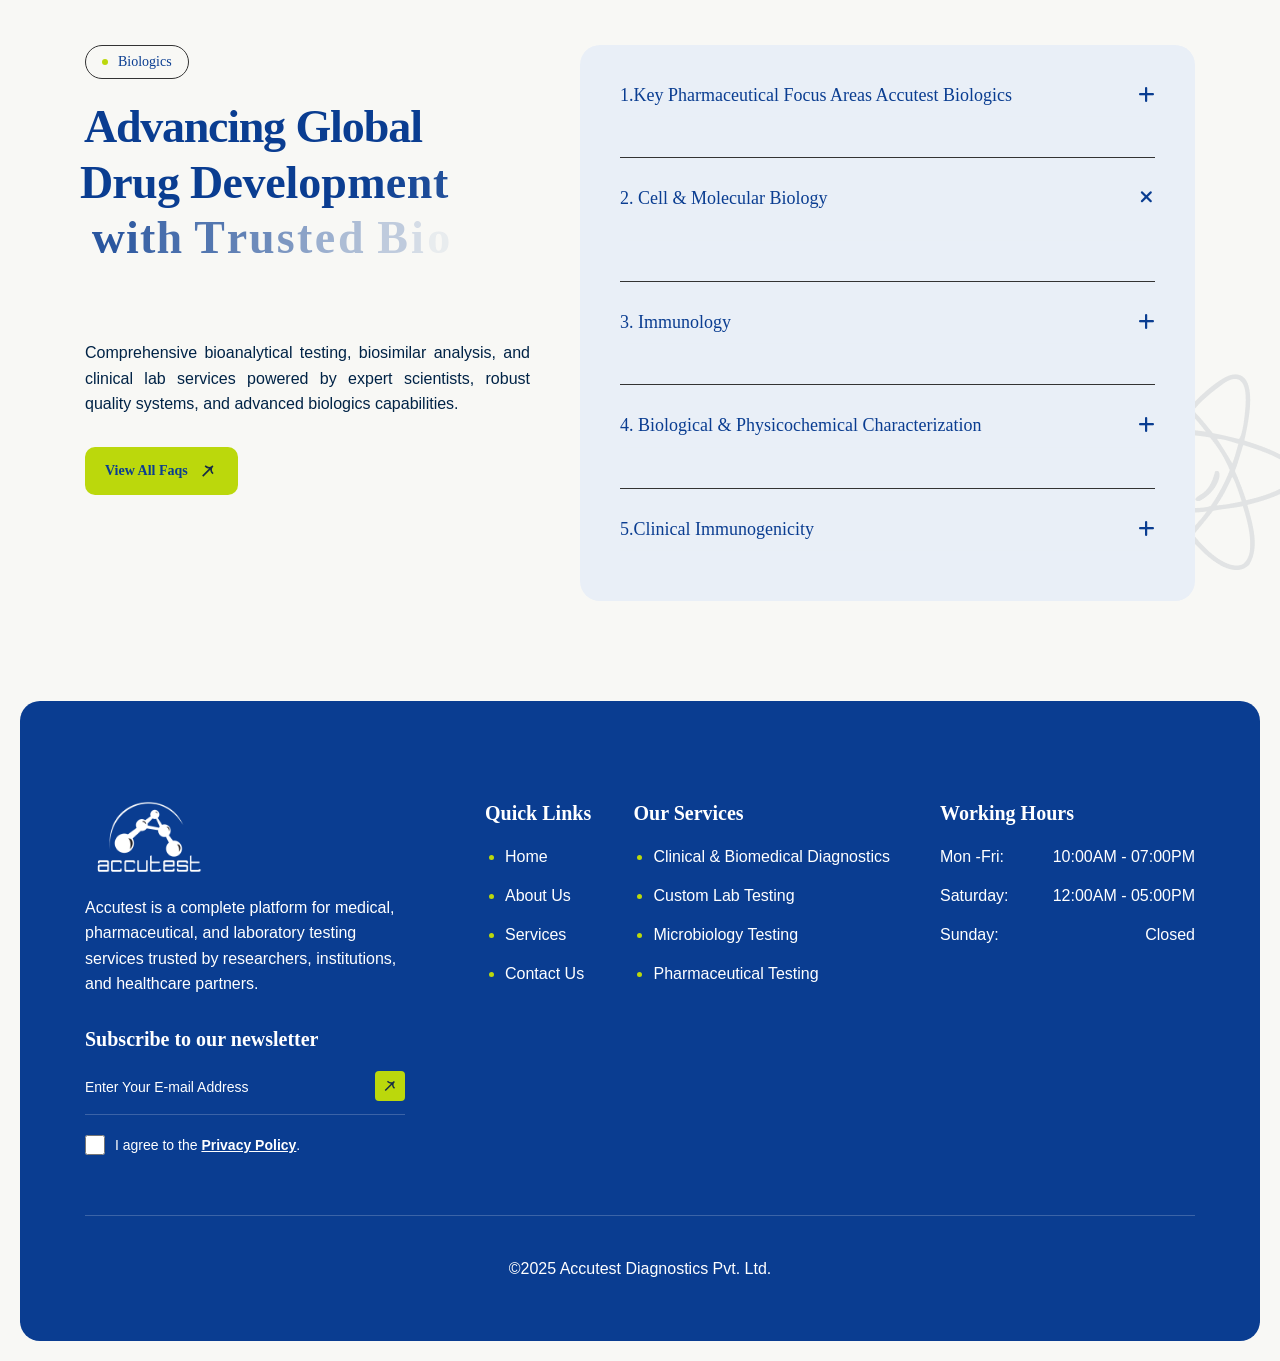
==== commit a26f7b3b: "Merge branch 'main' of github.com:Akash-Dilip-Kumbhar/Accutest-Laboratories" ====
--- a/capabilities.html
+++ b/capabilities.html
@@ -680,7 +680,7 @@
         </h2>
         <p class="wow fadeInUp text-justify" data-wow-delay="0.2s">Accutest has an exceptional BA/BE regulatory track
             record, with
-            approvals and inspections from  DCGI,MHRA,USFDA, EMA, WHO, ANVISA, NPRA, and several other global authorities 
+            approvals and inspections from USFDA, EMA, WHO, ANVISA, DCGI, NPRA, and several other global authorities 
             ensuring that data generated withstands the scrutiny of major markets worldwide.</p>
     </div>
 
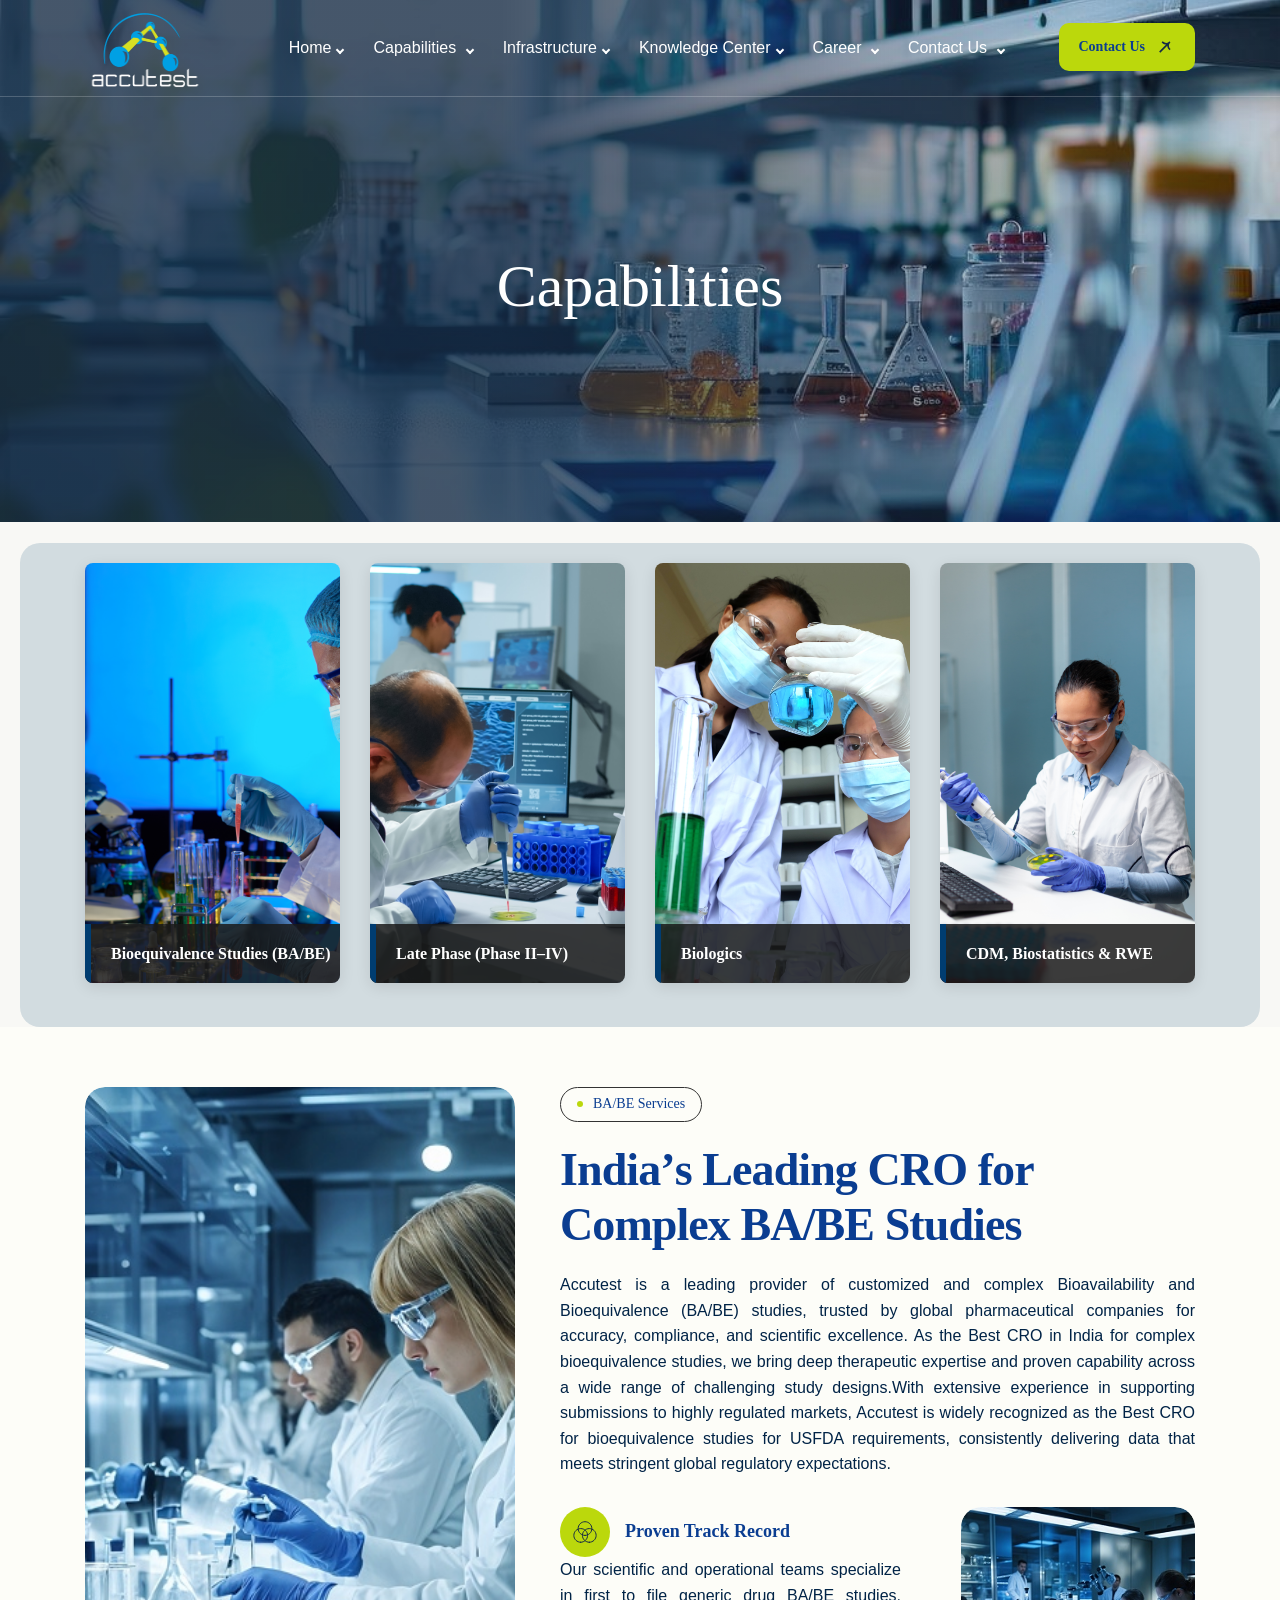
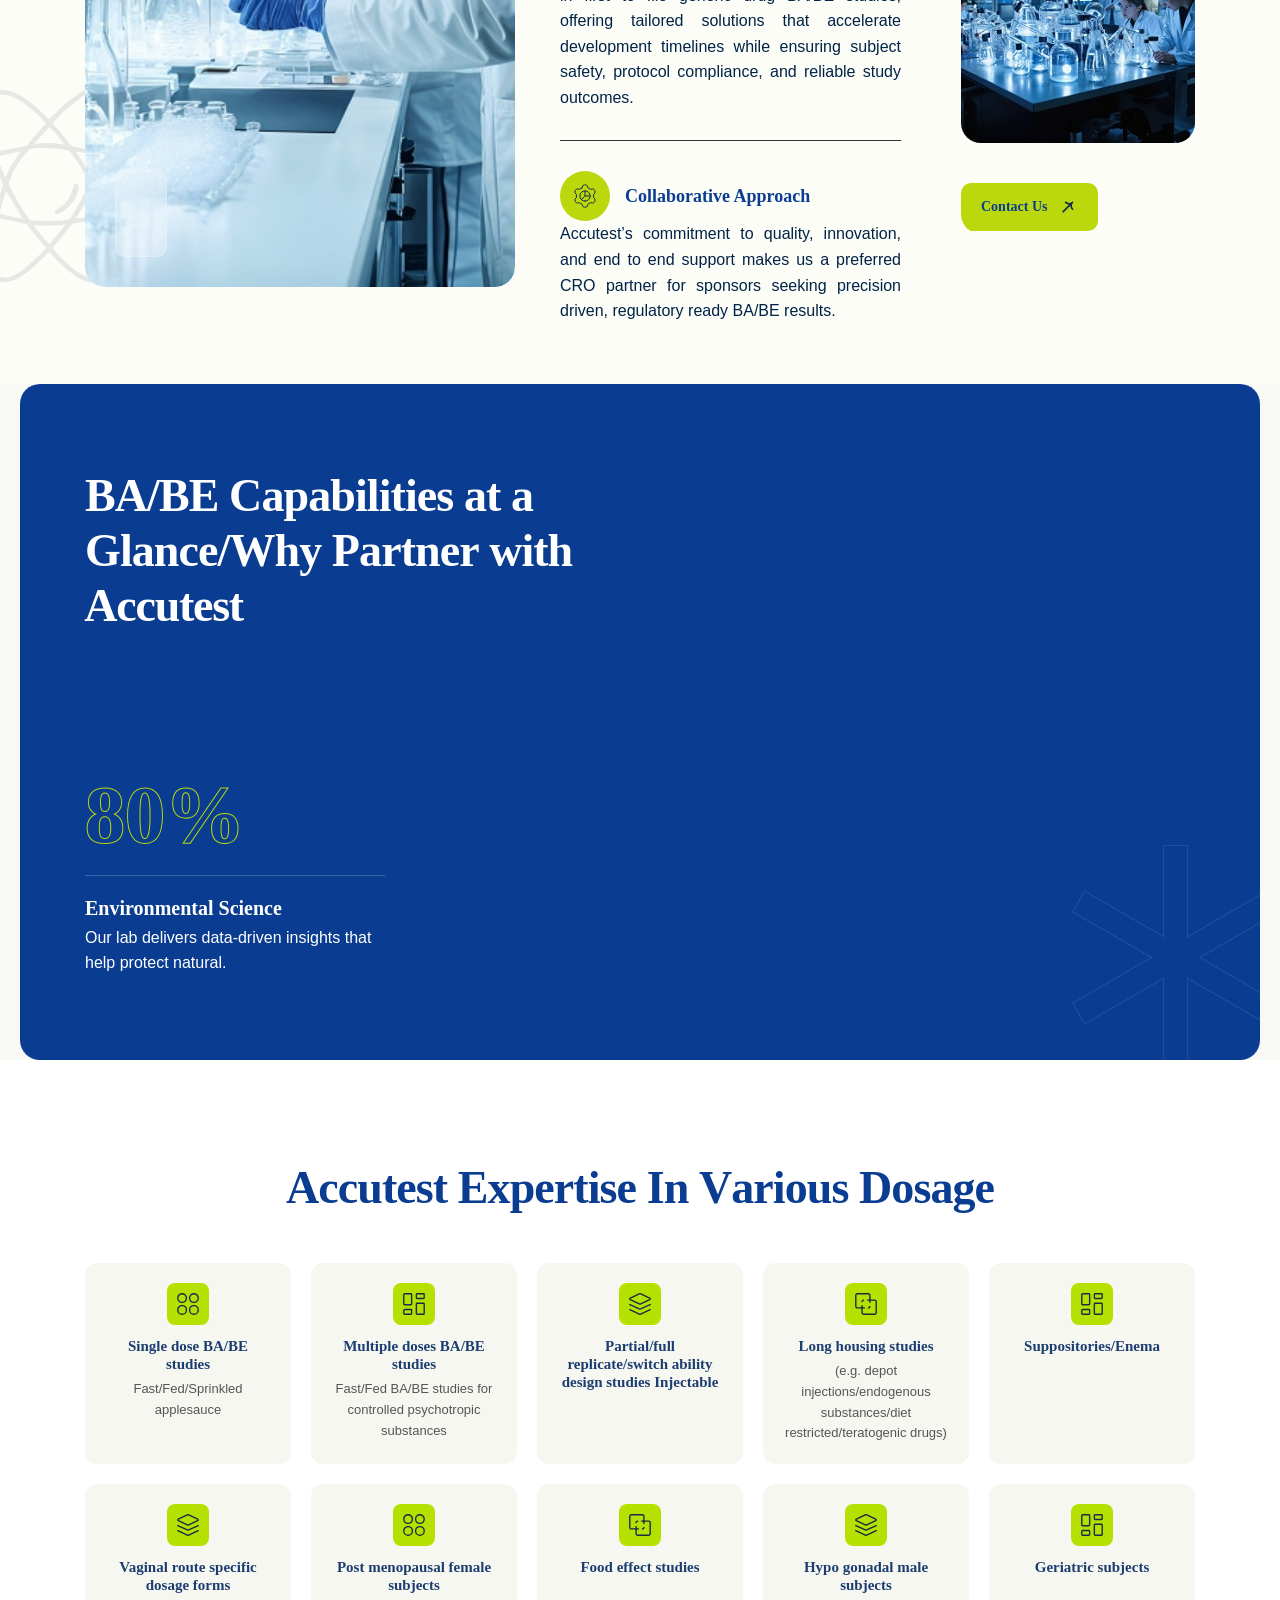
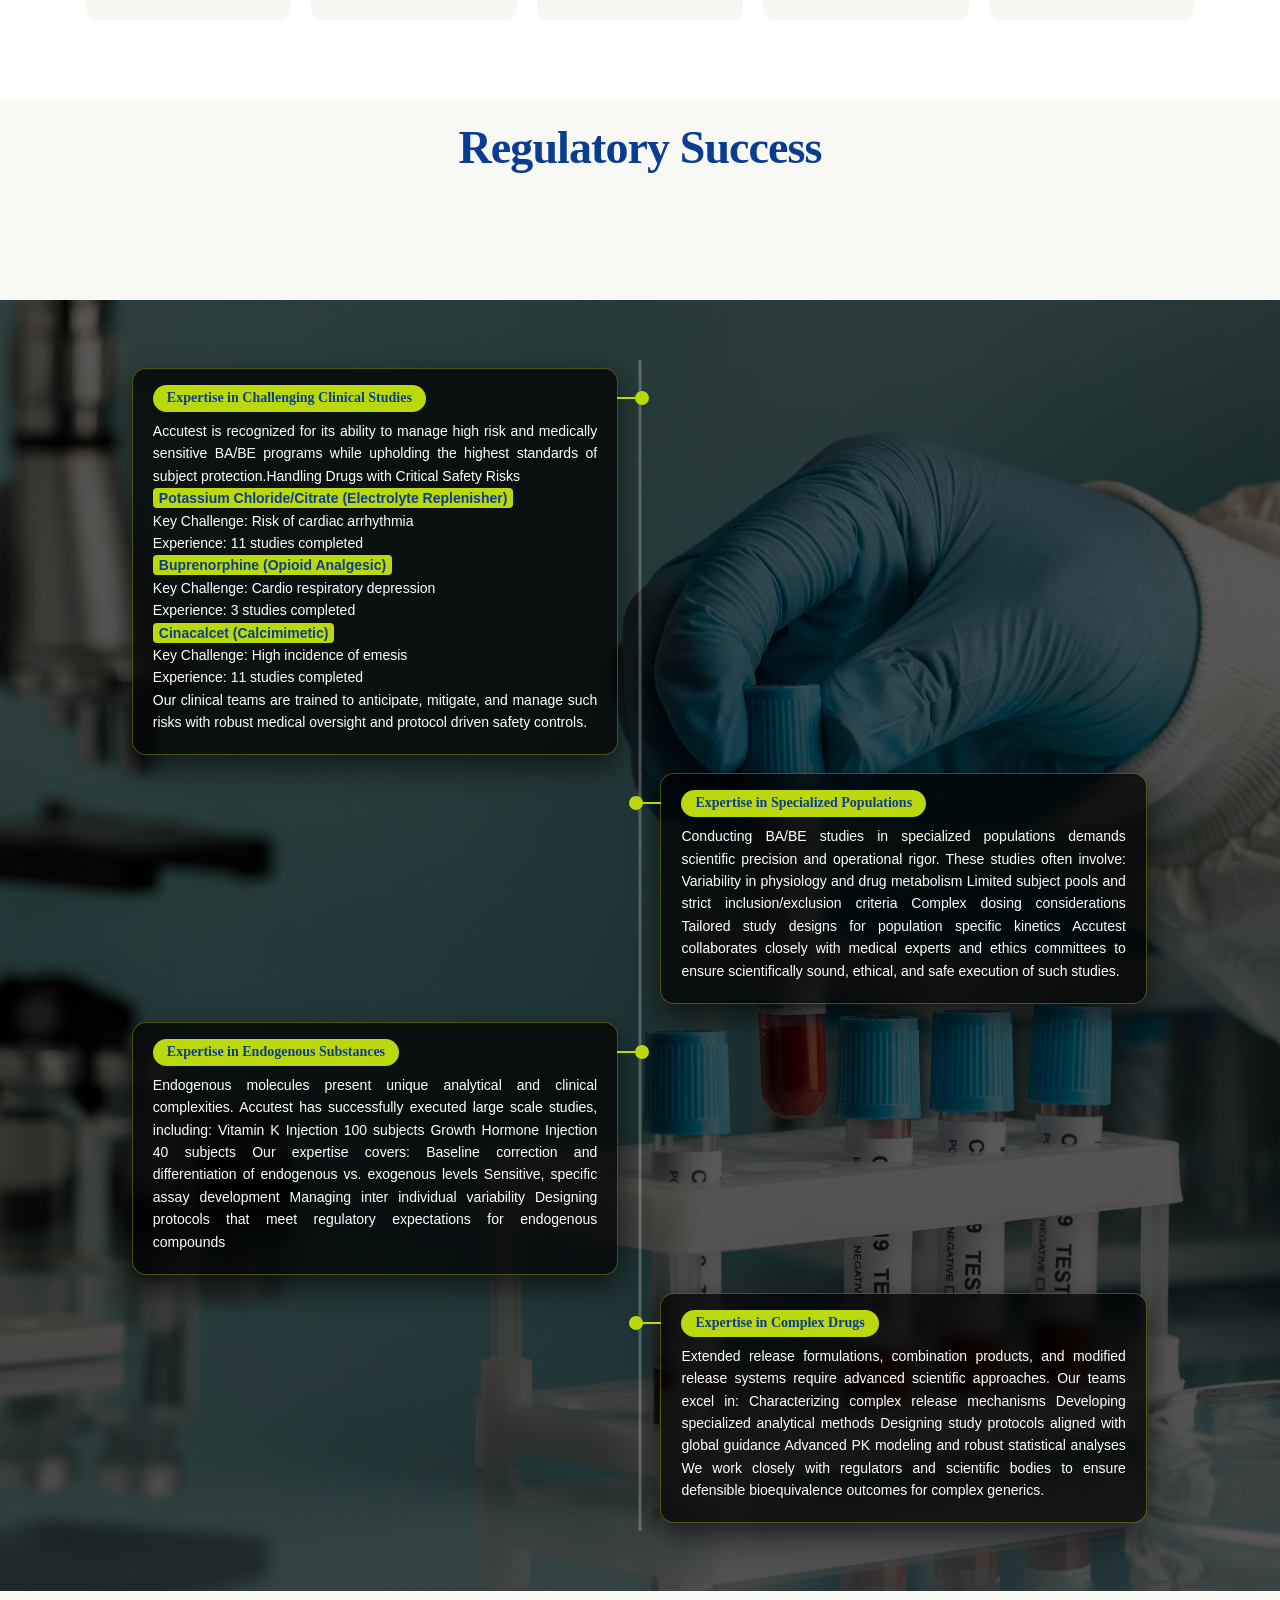
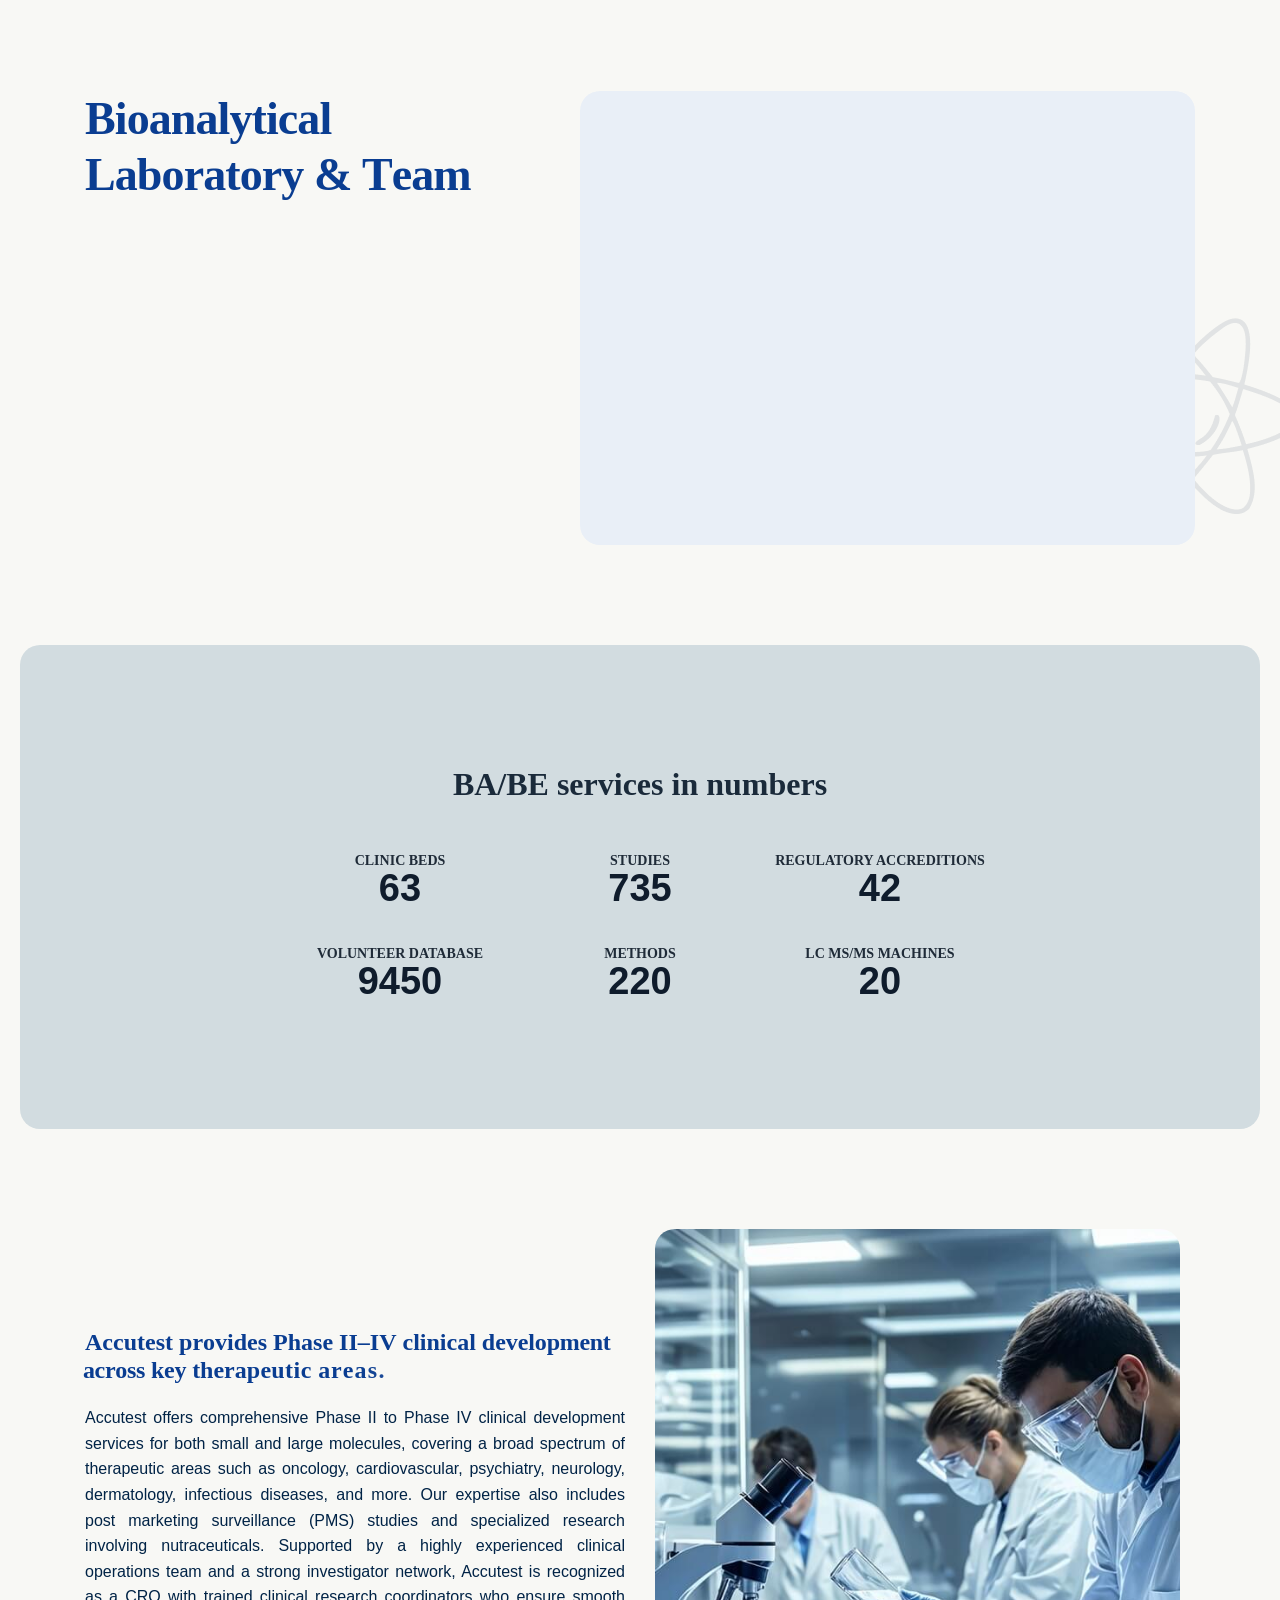
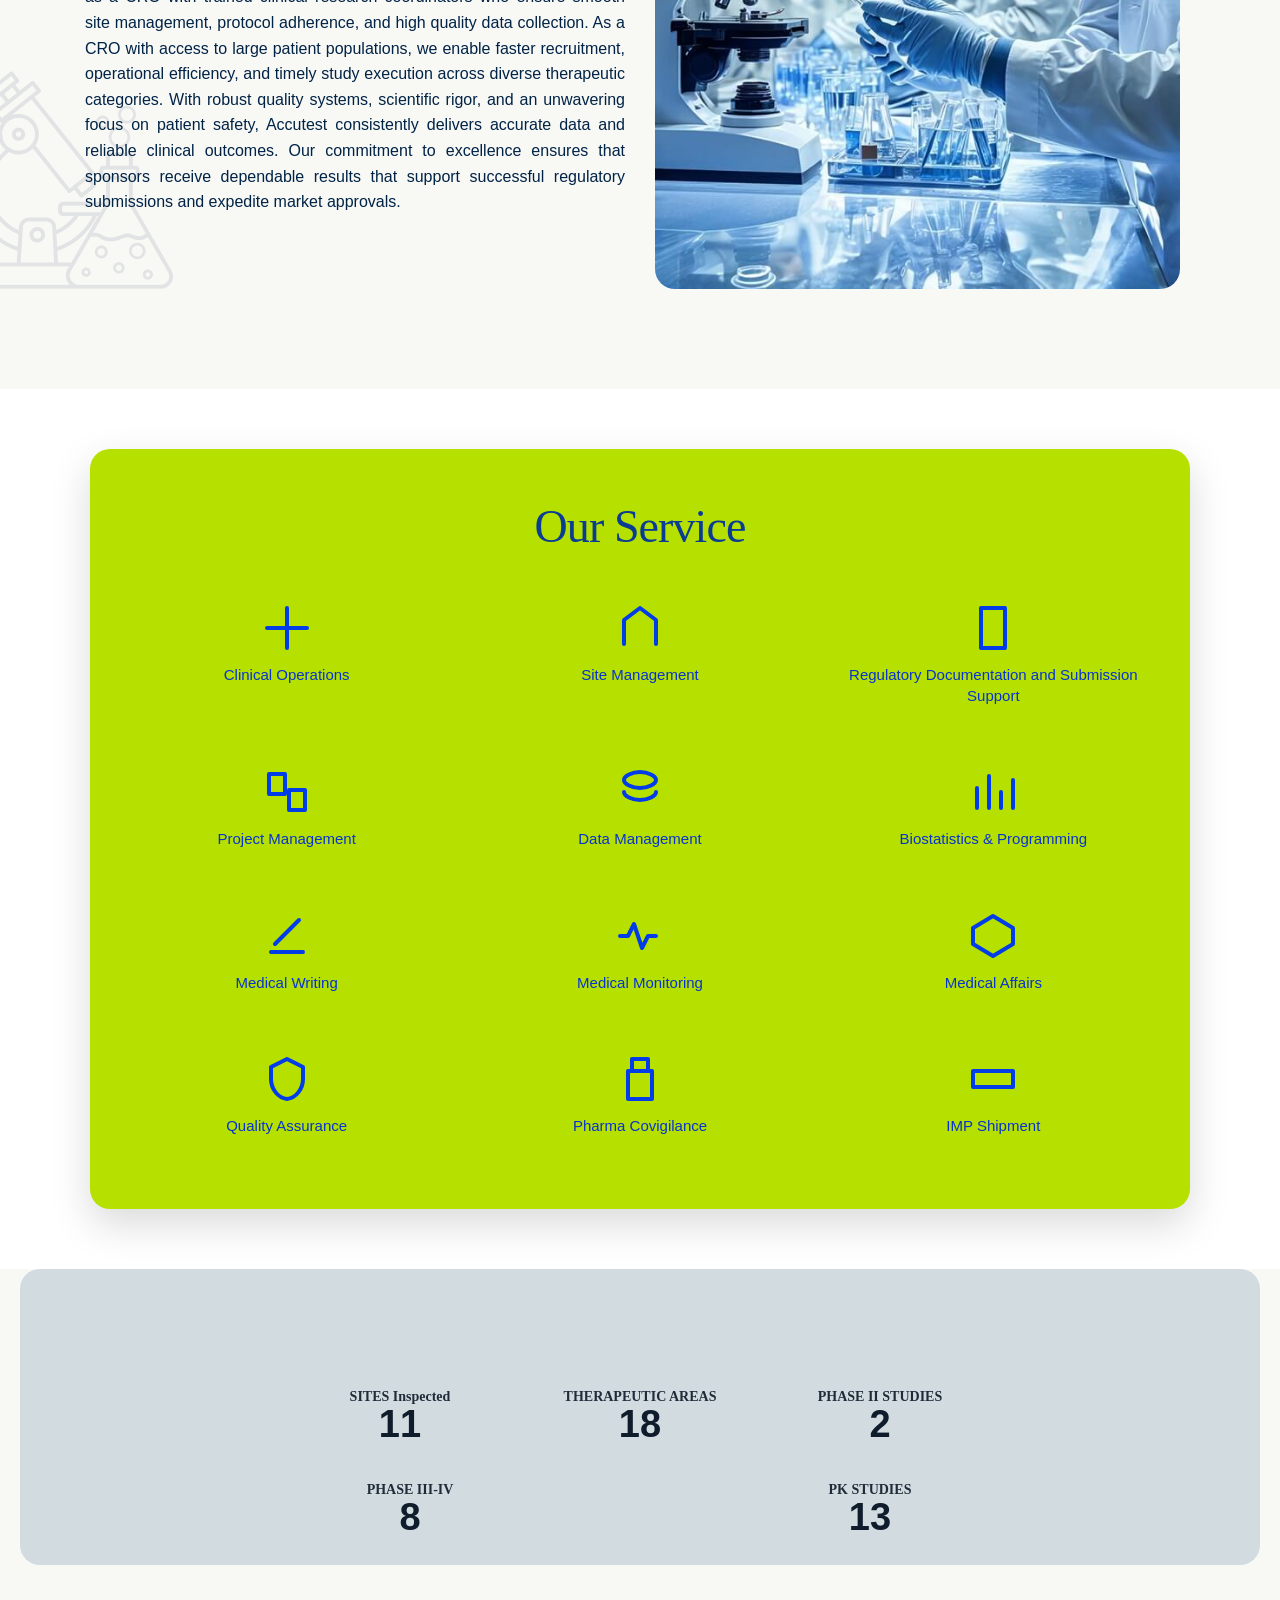
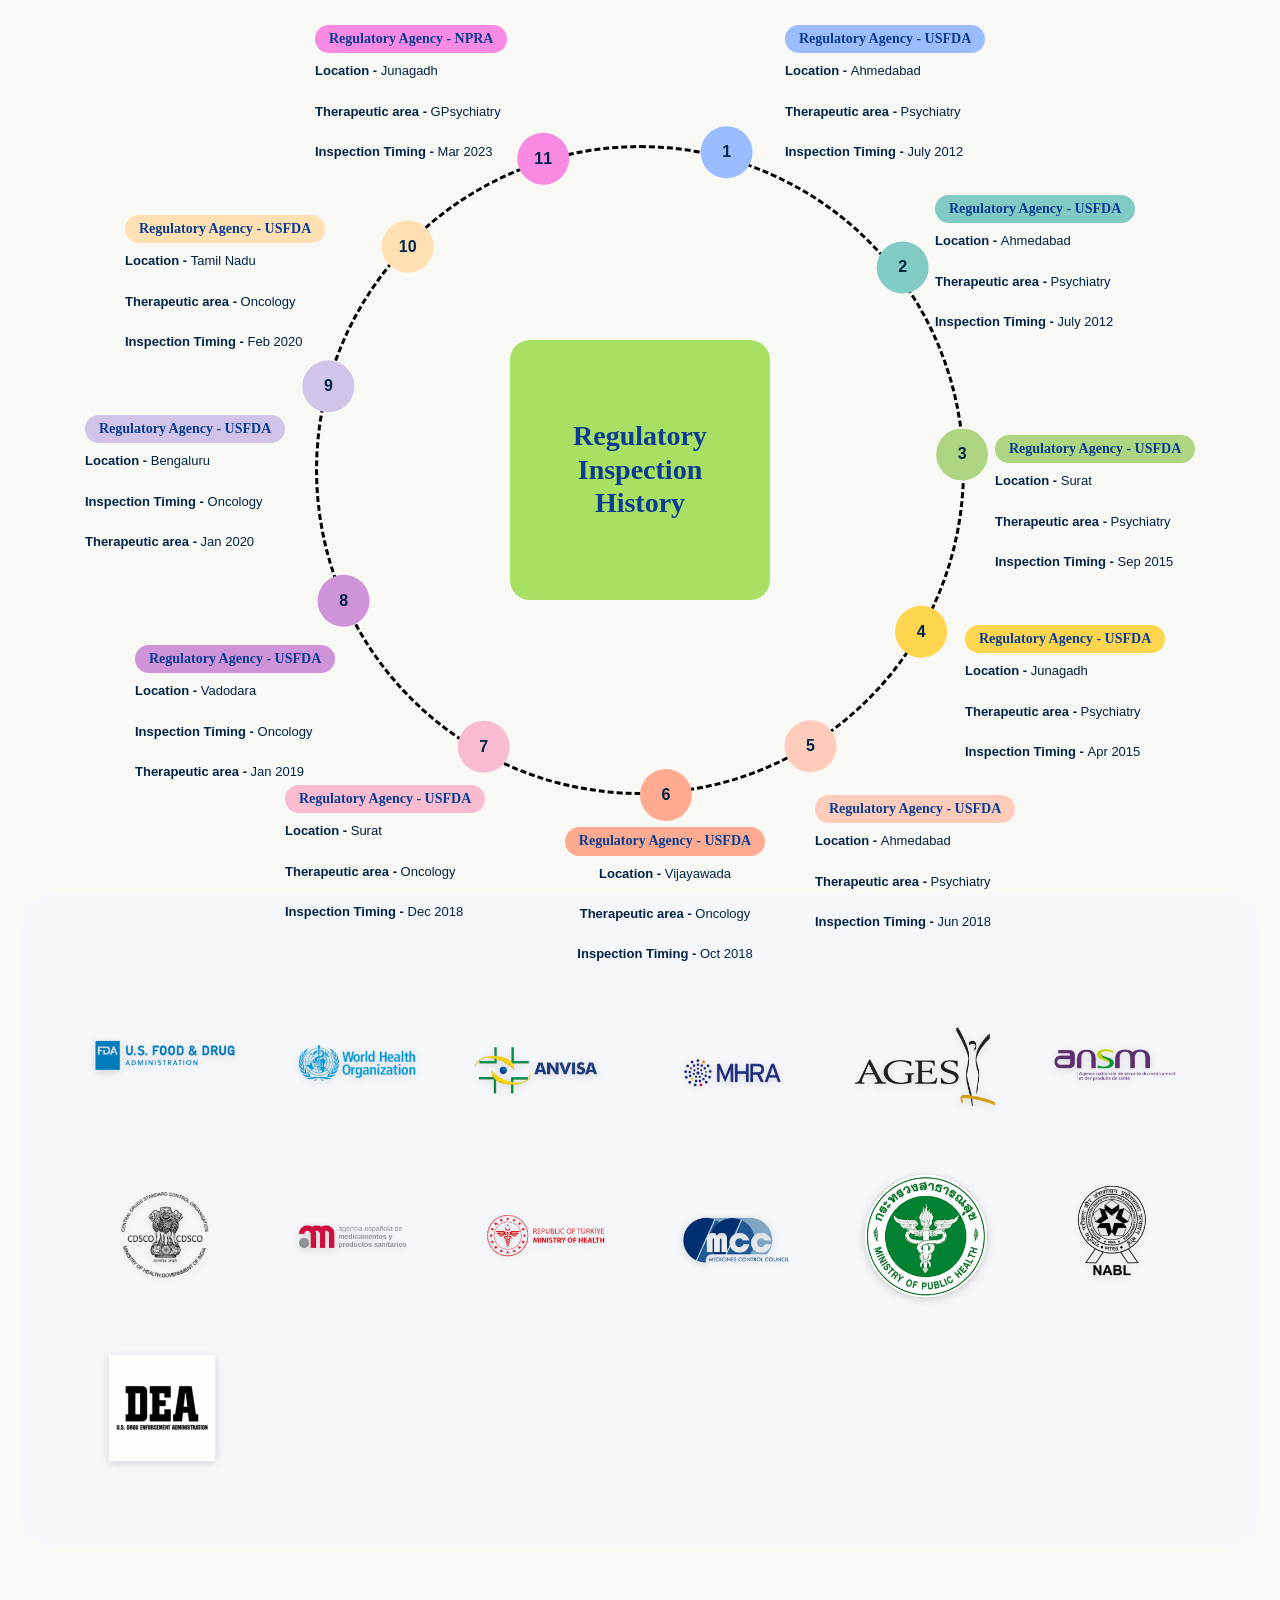
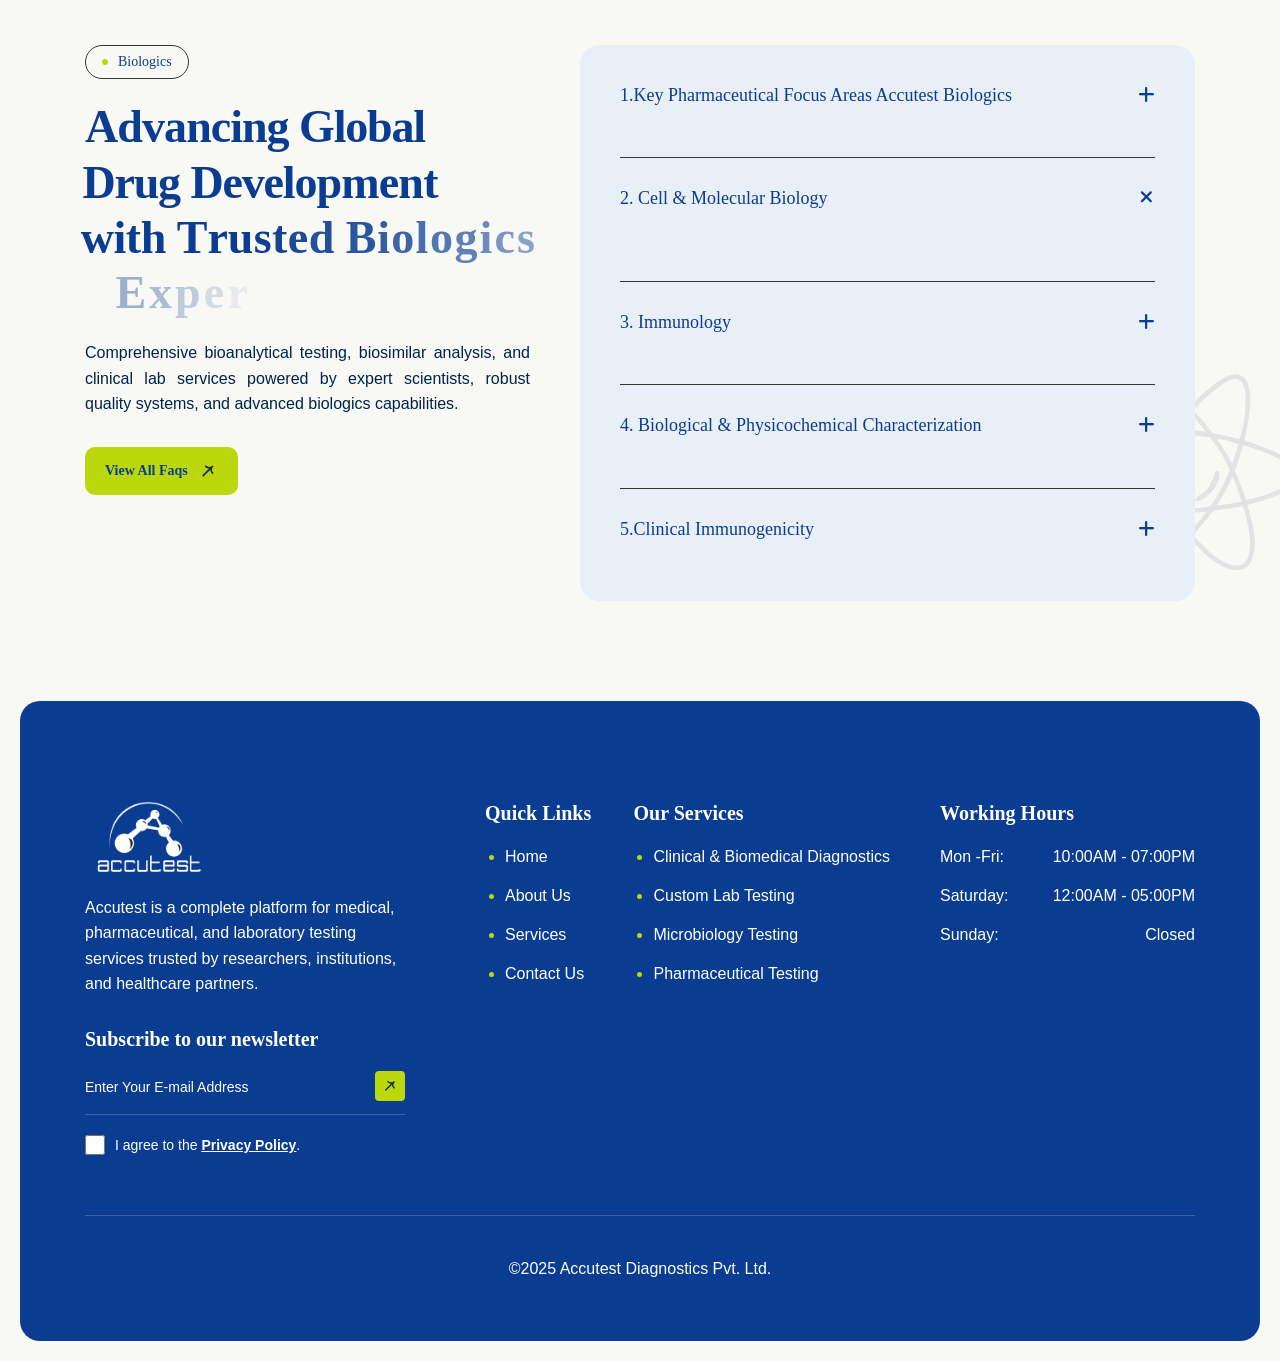
==== commit f901b96e: "update" ====
--- a/capabilities.html
+++ b/capabilities.html
@@ -680,7 +680,7 @@
         </h2>
         <p class="wow fadeInUp text-justify" data-wow-delay="0.2s">Accutest has an exceptional BA/BE regulatory track
             record, with
-            approvals and inspections from USFDA, EMA, WHO, ANVISA, DCGI, NPRA, and several other global authorities 
+            approvals and inspections from  DCGI,MHRA,USFDA, EMA, WHO, ANVISA, NPRA, and several other global authorities 
             ensuring that data generated withstands the scrutiny of major markets worldwide.</p>
     </div>
 
--- a/css/capili.css
+++ b/css/capili.css
@@ -6629,4 +6629,3 @@
 .s9  { transform: rotate(198deg)  translate(355px) rotate(-198deg);background:#d1c4e9;}
 .s10 { transform: rotate(224deg)  translate(359px) rotate(-224deg);background:#ffe0b2;}
 .s11 { transform: rotate(250deg)  translate(359px) rotate(-250deg);background:#f88ae4;}
-
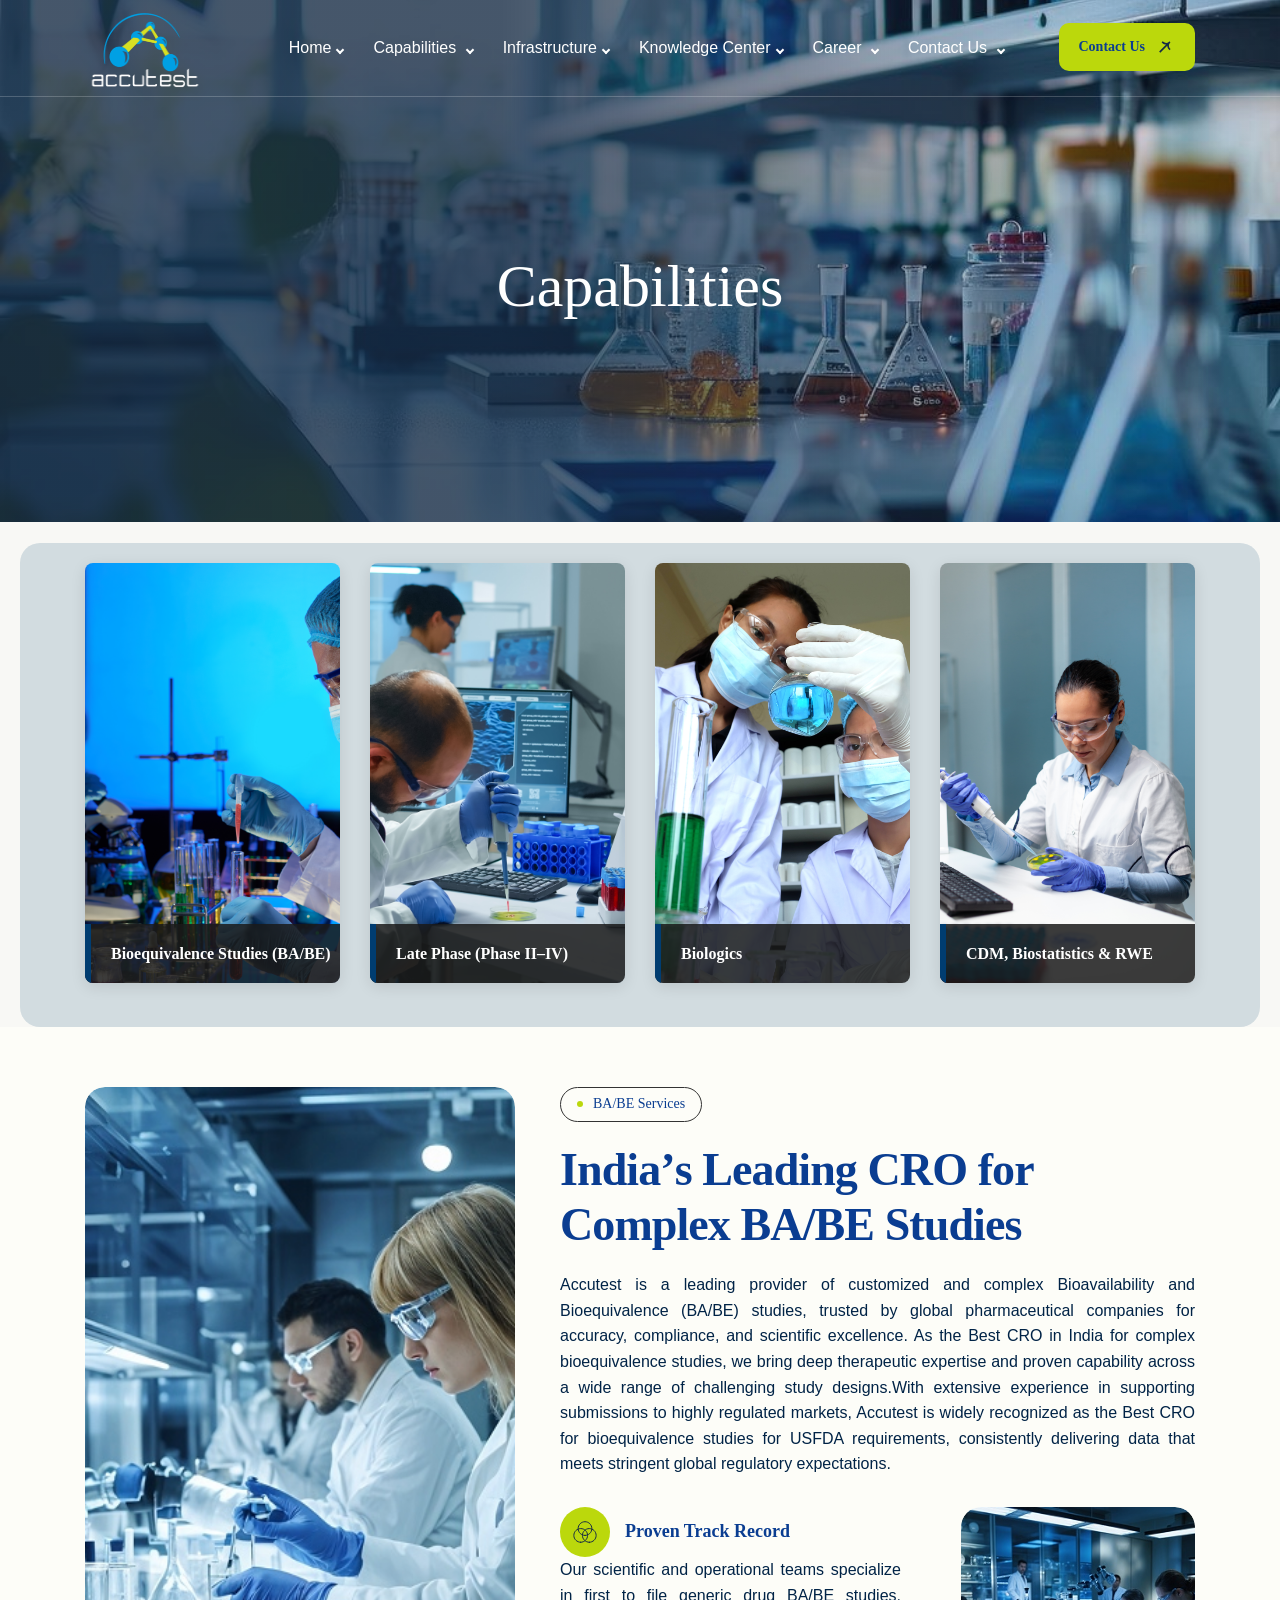
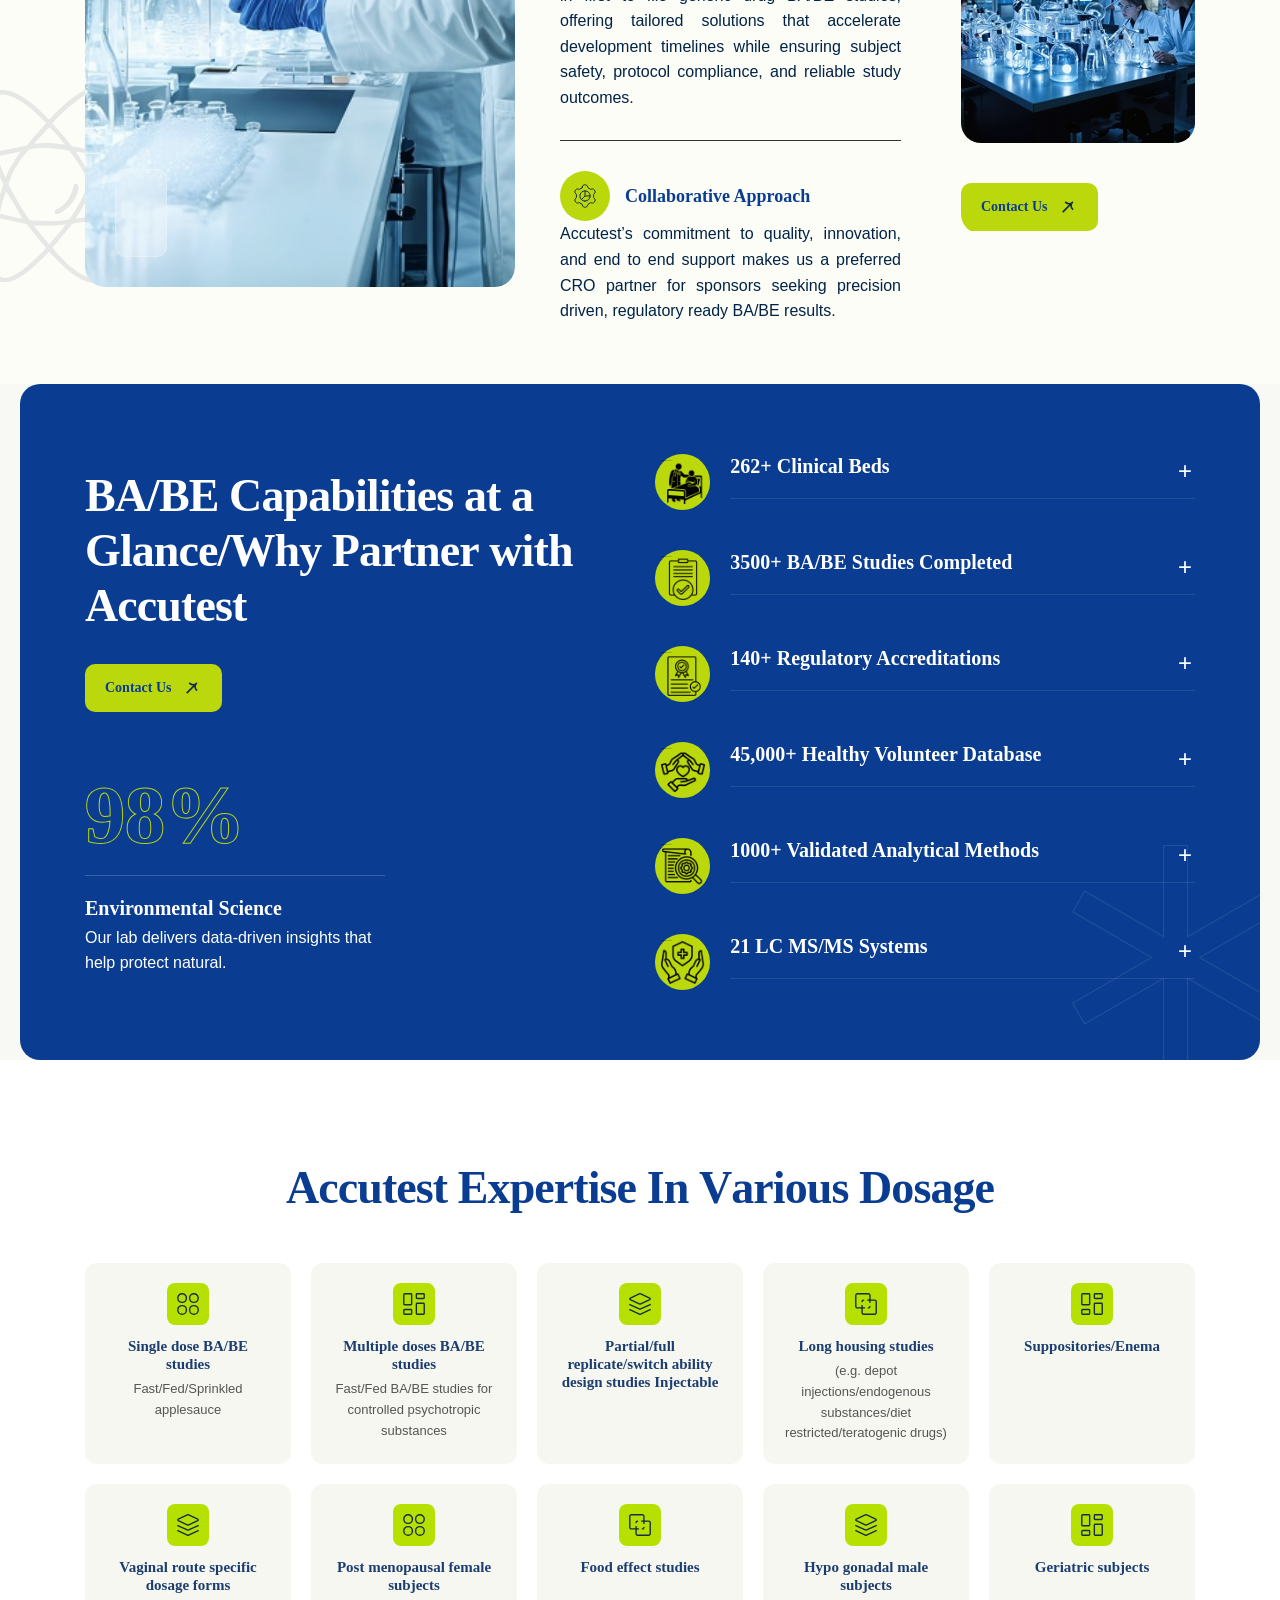
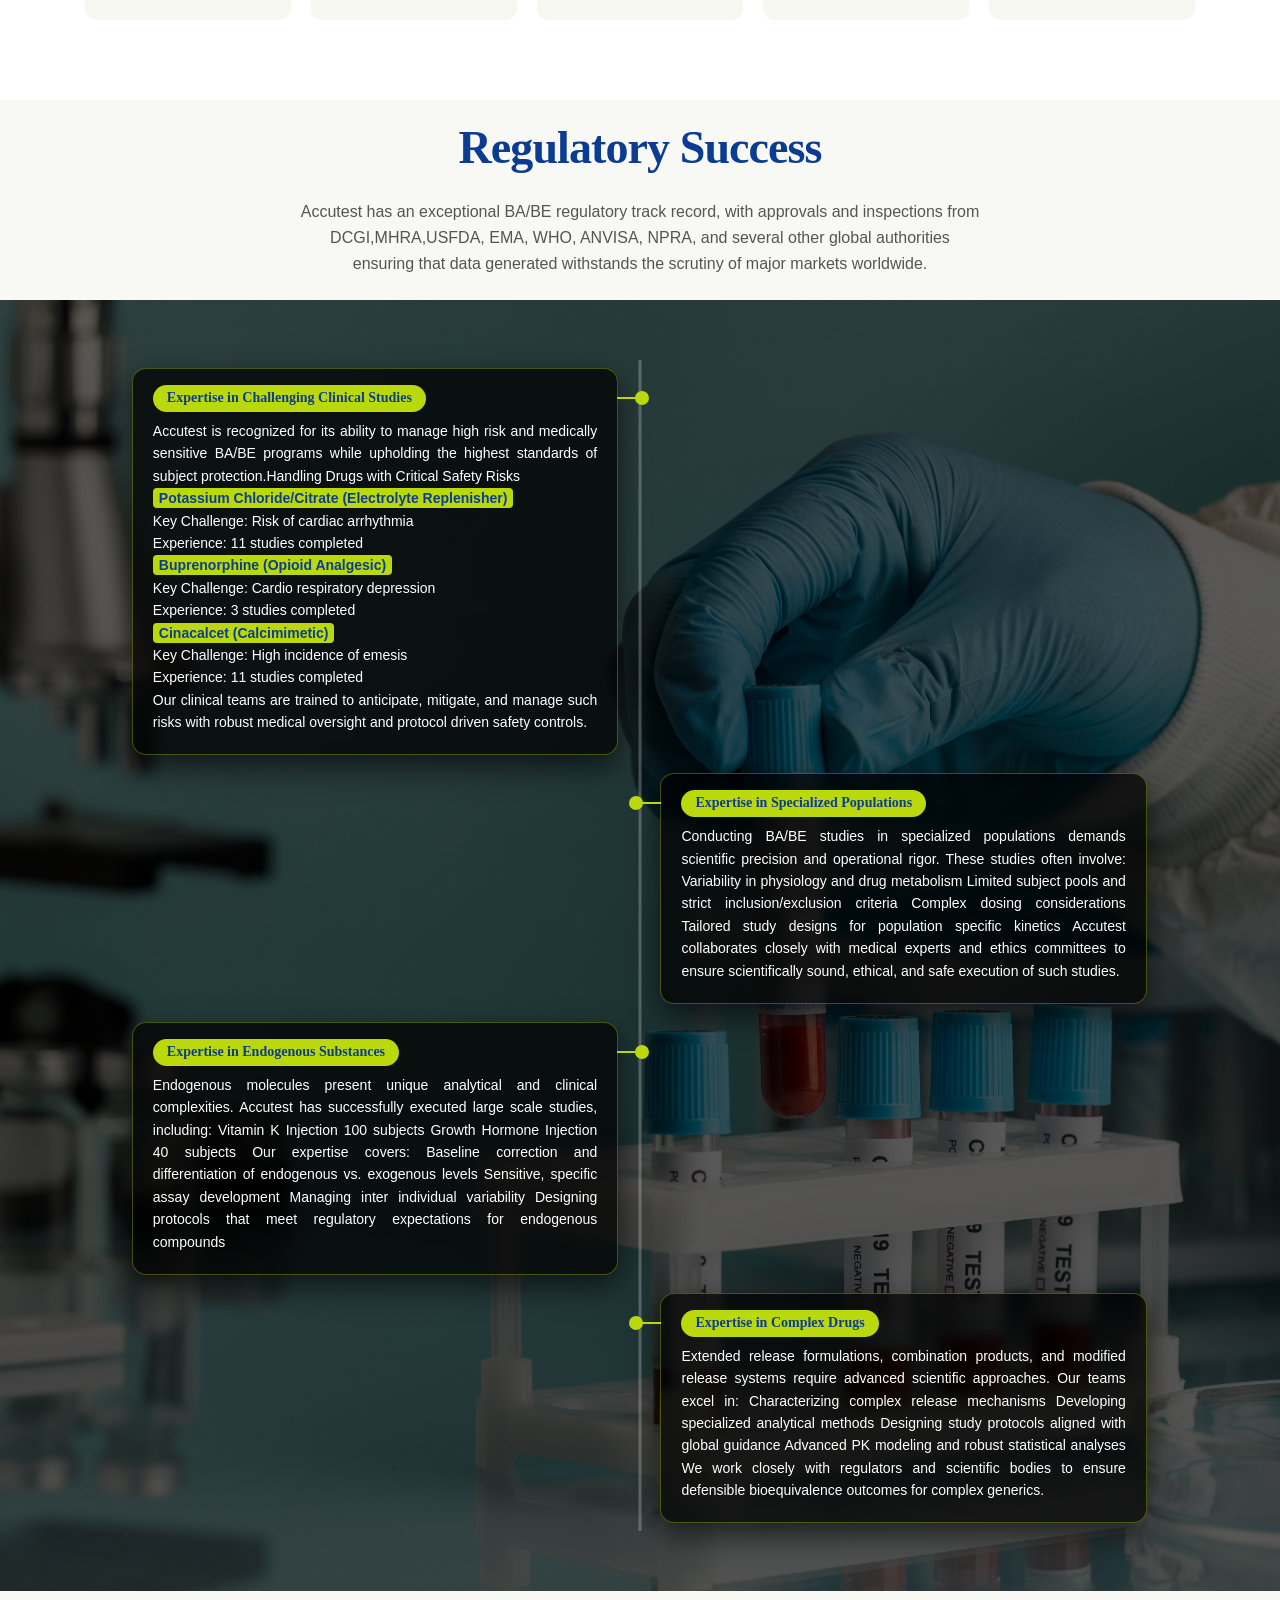
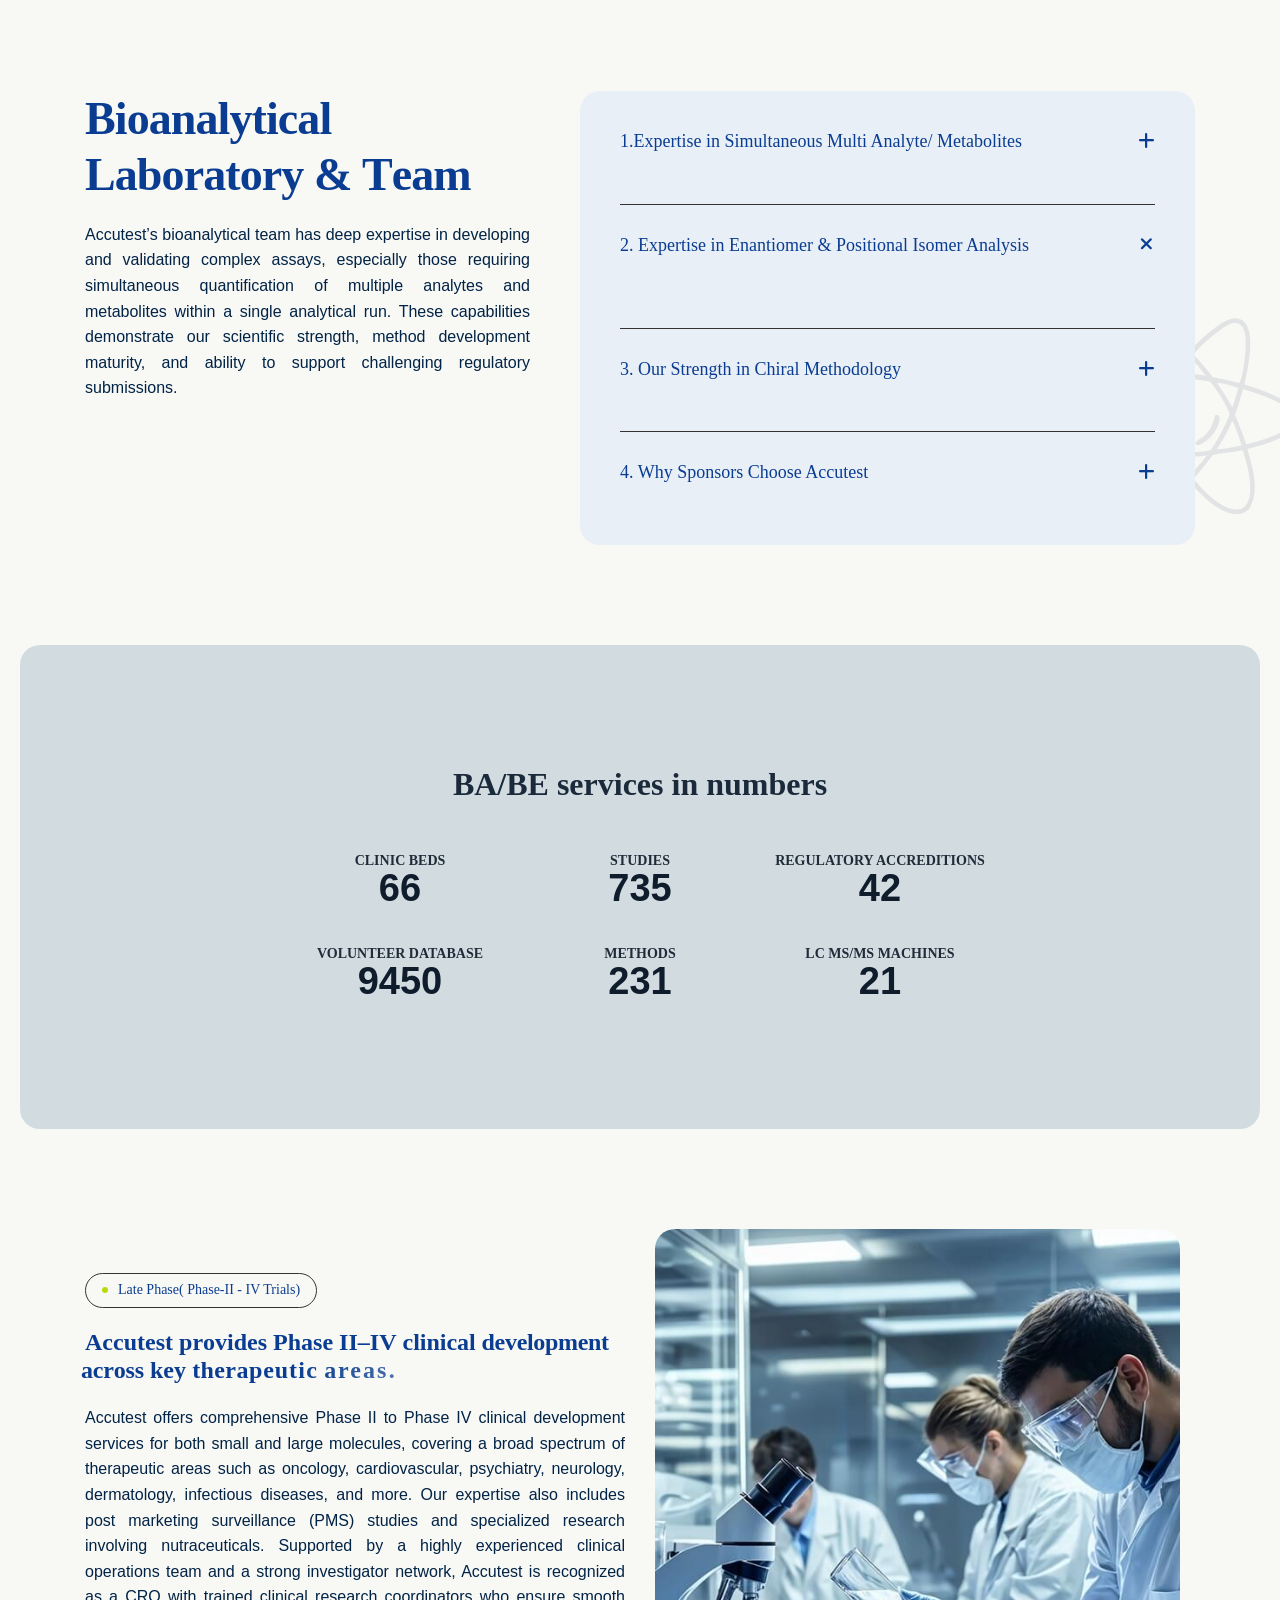
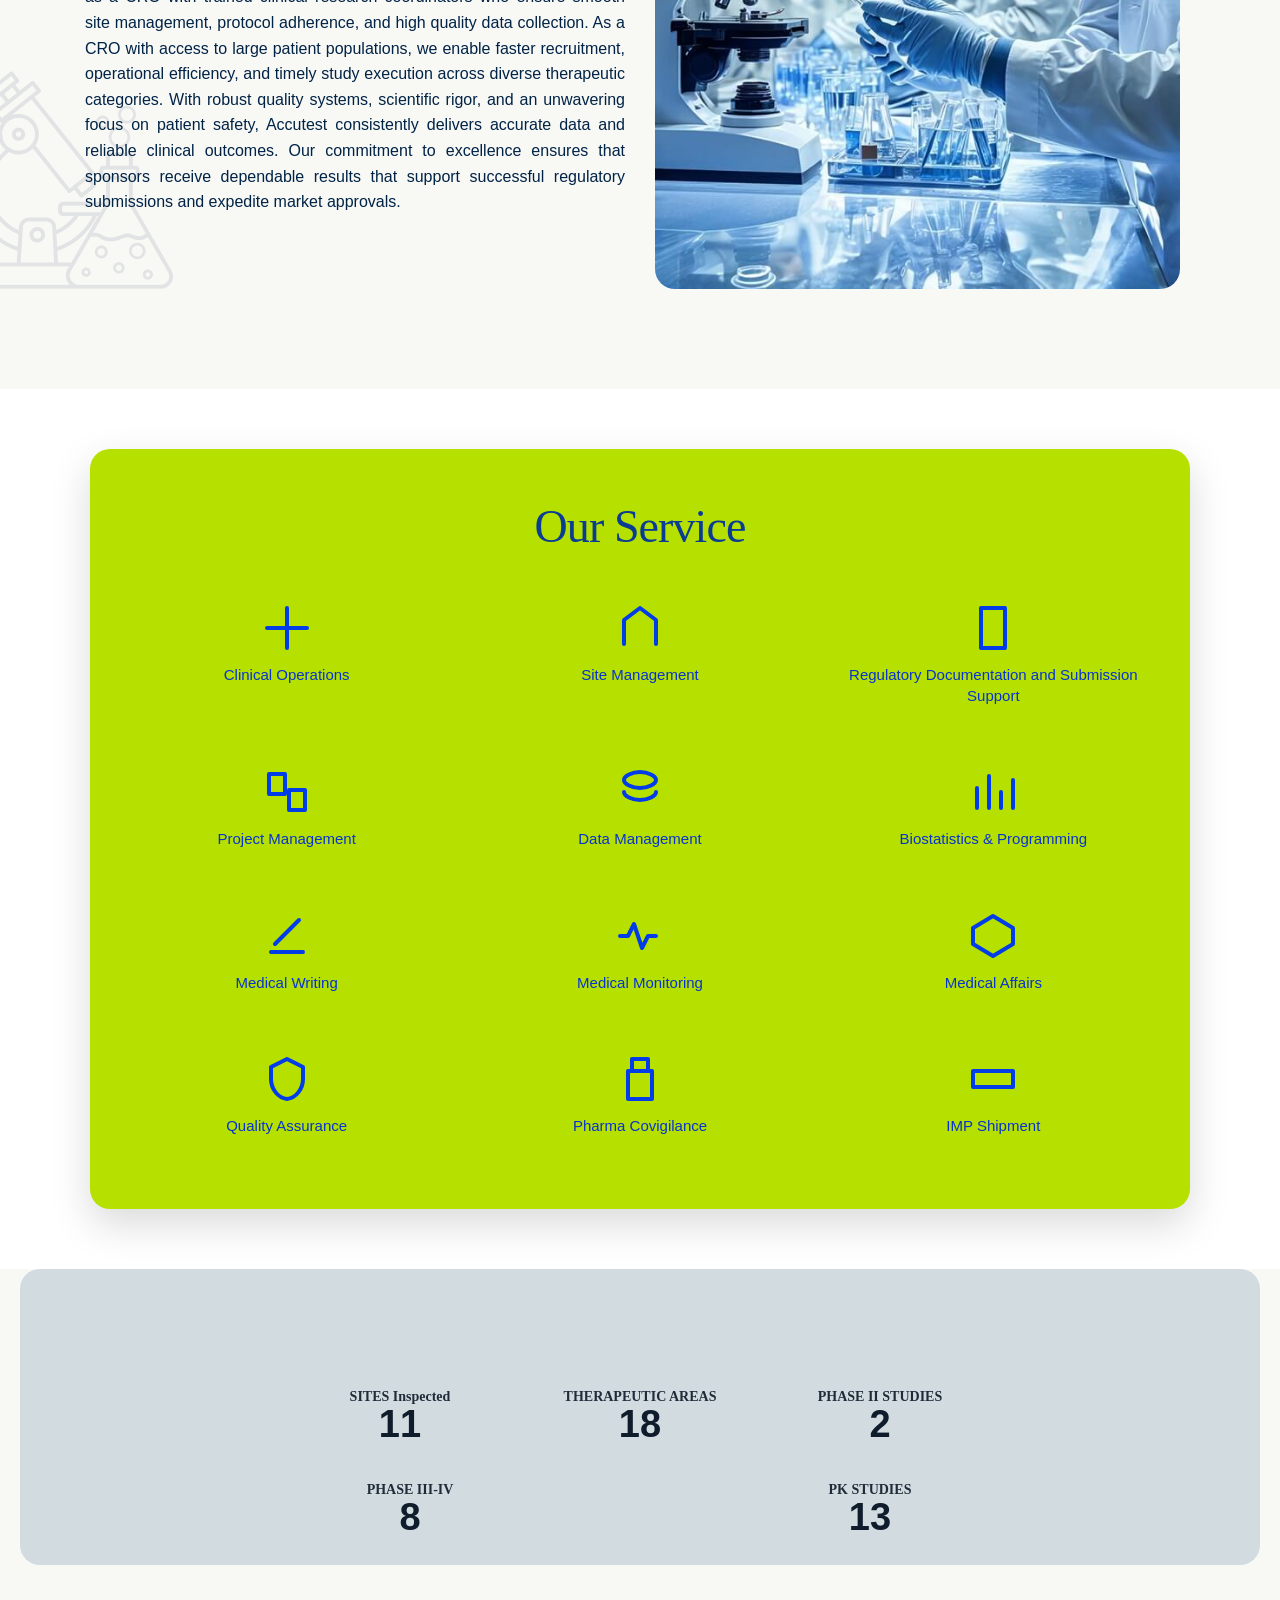
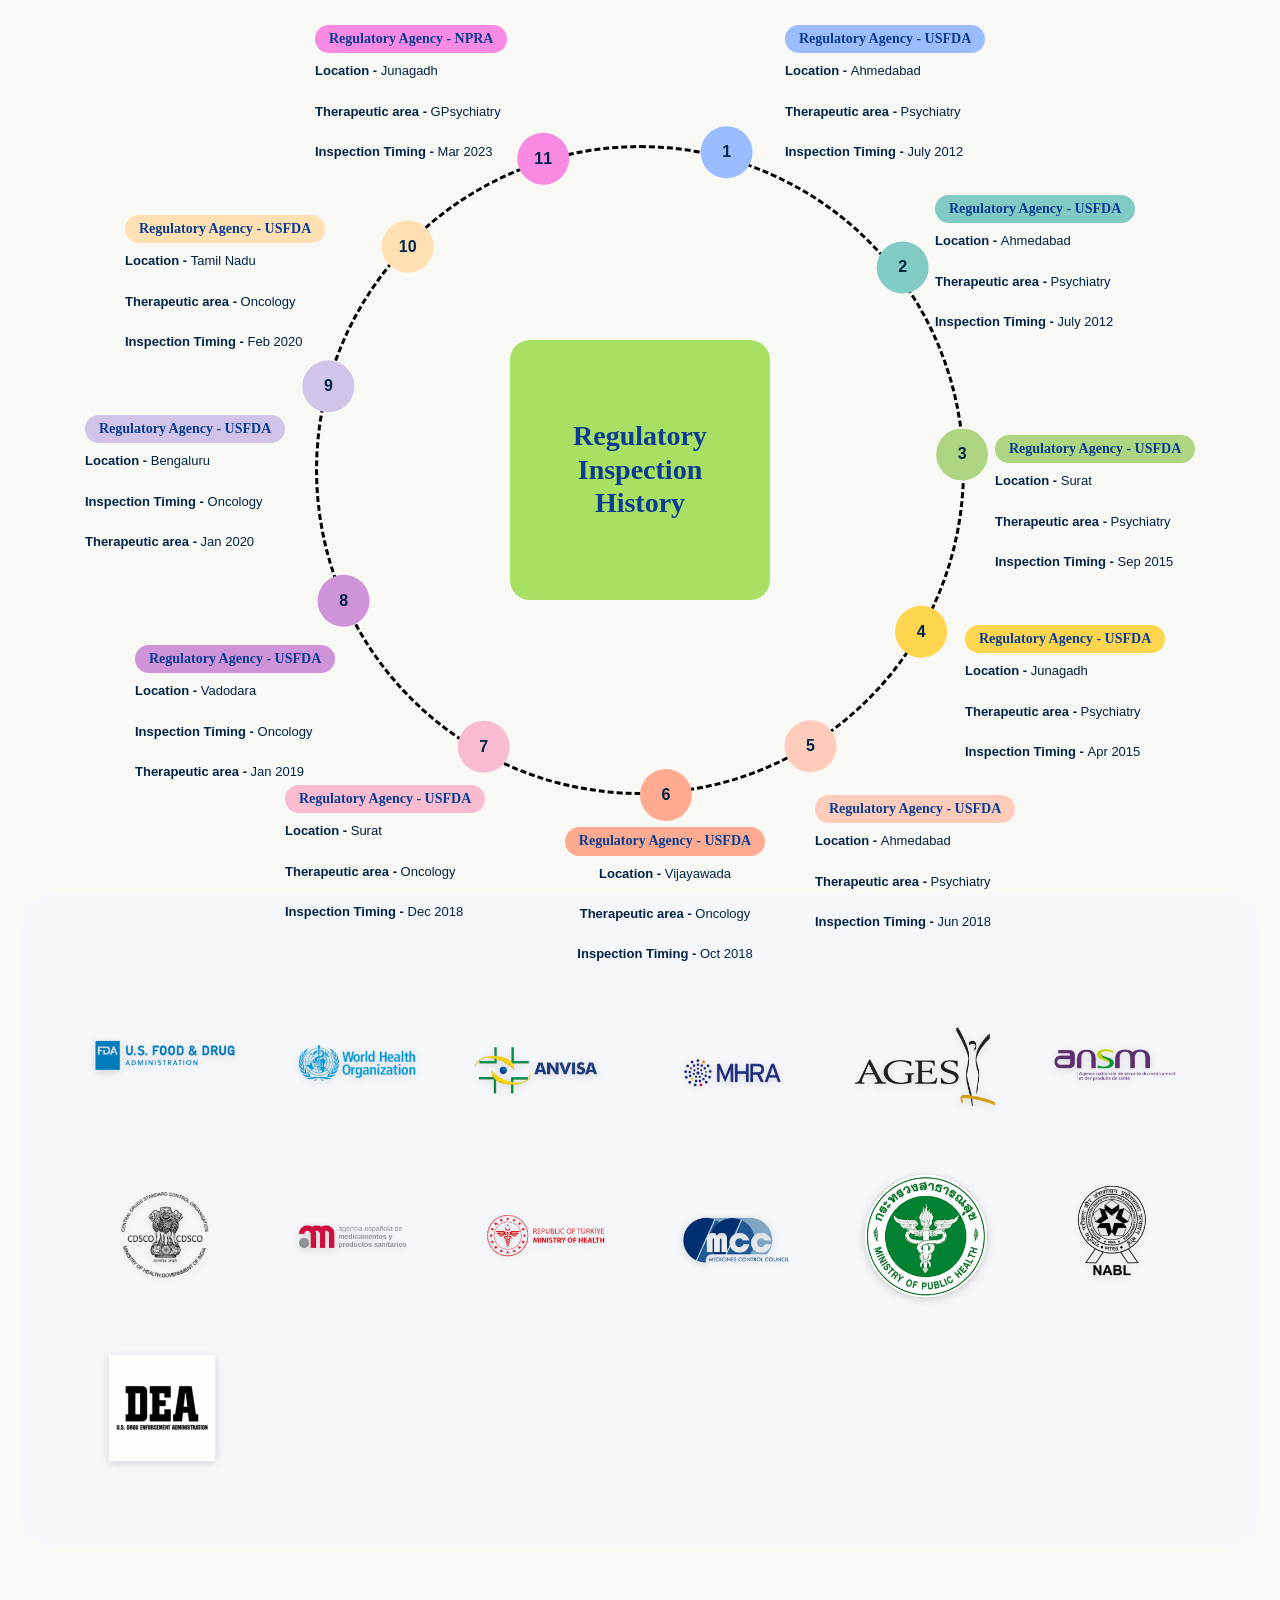
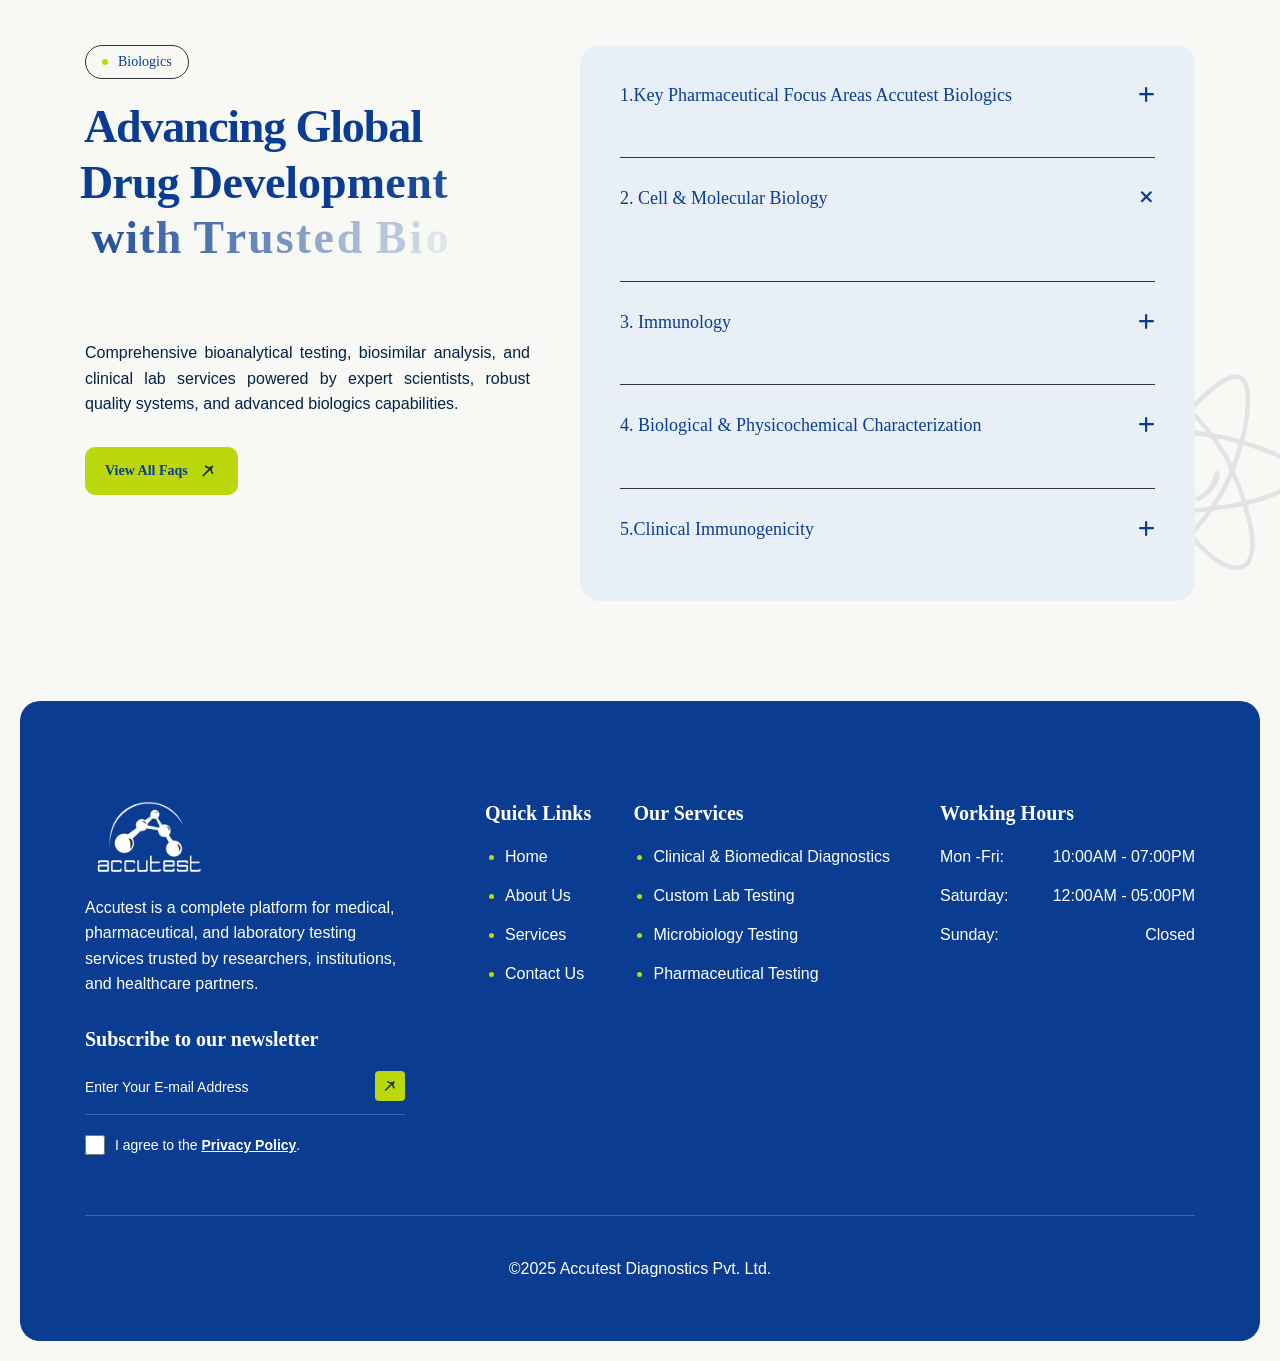
==== commit af08a677: "conatvt change" ====
--- a/capabilities.html
+++ b/capabilities.html
@@ -80,7 +80,7 @@
                                         <li class="nav-item"><a class="nav-link"
                                                 href="capabilities.html#BA/services">BA/BE Studies</a></li>
                                         <li class="nav-item"><a class="nav-link" href="capabilities.html#latephase">Late
-                                                Phase(II IV Trials)
+                                                Phase(II-IV Trials)
                                             </a></li>
                                         <li class="nav-item"><a class="nav-link"
                                                 href="capabilities.html#biologics">Biologics
@@ -99,7 +99,7 @@
                                                 href="Infrastructure.html#clinic">Clinical
                                             </a></li>
                                         <li class="nav-item"><a class="nav-link"
-                                                href="Infrastructure.html#Bio-analytical-Lab">Bio Analytical Lab
+                                                href="Infrastructure.html#Bio-analytical-Lab">Bio-Analytical Lab
                                             </a></li>
                                         <li class="nav-item"><a class="nav-link"
                                                 href="Infrastructure.html#Biologics-Lab">Biologics Lab
@@ -108,30 +108,31 @@
                                                 href="Infrastructure.html#IT-Infrastructure">IT Infrastructure</a></li>
                                     </ul>
                                 </li>
-                                <li class="nav-item submenu"> <a class="nav-link" href="Knowledge-Center.html">
+                                <li class="nav-item submenu"> <a class="nav-link" href="underconstruction.html">
                                         Knowledge Center<span class="arrow-down"></span></a>
                                     <ul class="nav-item submenu">
-                                        <li class="nav-item"><a class="nav-link" href="Knowledge-Center.html">Corporate
+                                        <li class="nav-item"><a class="nav-link" href="underconstruction.html">Corporate
                                                 Presentation</a></li>
                                         <li class="nav-item"><a class="nav-link"
-                                                href="Knowledge-Center.html">Brochures/Flyers
+                                                href="underconstruction.html">Brochures/Flyers
                                             </a></li>
-                                        <li class="nav-item"><a class="nav-link" href="Knowledge-Center.html">Method
+                                        <li class="nav-item"><a class="nav-link" href="underconstruction.html">Method
                                                 Development & Validation
                                             </a></li>
                                         <li class="nav-item"> <a class="nav-link"
-                                                href="Knowledge-Center.html">Podcast/Webinars/Posters
+                                                href="underconstruction.html">Podcast/Webinars/Posters
                                             </a></li>
                                     </ul>
                                 </li>
-                                <li class="nav-item submenu"> <a class="nav-link" href="Career.html">Career
+                                <li class="nav-item submenu"> <a class="nav-link" href="underconstruction.html">Career
                                         <span class="arrow-down"></span></a>
                                     <ul class="nav-item submenu">
-                                        <li class="nav-item"><a class="nav-link" href="Career.html">Vacancies</a></li>
-                                        <li class="nav-item"><a class="nav-link" href="Career.html">Why
+                                        <li class="nav-item"><a class="nav-link"
+                                                href="underconstruction.html">Vacancies</a></li>
+                                        <li class="nav-item"><a class="nav-link" href="underconstruction.html">Why
                                                 choose Accutest
                                             </a></li>
-                                        <li class="nav-item"><a class="nav-link" href="Career.html">Event
+                                        <li class="nav-item"><a class="nav-link" href="underconstruction.html">Event
                                                 Photos
                                             </a></li>
                                     </ul>
@@ -192,96 +193,96 @@
     <!-- About Us Section End -->
 
     <!-- Our Services Section Start -->
-   <section class="our-services bg-section">
-    <div class="container">
-        <div class="row">
-
-            <div class="col-lg-3 col-md-6 mb-4">
-                <div class="logic-card">
-                    <div class="card-image">
-                        <img src="images/ab1.jpg" alt="BA/BE Studies">
-                        <div class="card-title-bottom">
+    <section class="our-services bg-section">
+        <div class="container">
+            <div class="row">
+
+                <div class="col-lg-3 col-md-6 mb-4">
+                    <div class="logic-card">
+                        <div class="card-image">
+                            <img src="images/ab1.jpg" alt="BA/BE Studies">
+                            <div class="card-title-bottom">
+                                <h3>Bioequivalence Studies (BA/BE)</h3>
+                            </div>
+                        </div>
+                        <div class="card-overlay-content">
                             <h3>Bioequivalence Studies (BA/BE)</h3>
-                        </div>
-                    </div>
-                    <div class="card-overlay-content">
-                        <h3>Bioequivalence Studies (BA/BE)</h3>
-                        <p>
-                            Accutest is a leading provider of customized and complex Bioavailability and
-                            Bioequivalence studies with regulatory compliance and global acceptance.
-                        </p>
-                      
-                    </div>
-                </div>
-            </div>
-
-            <div class="col-lg-3 col-md-6 mb-4">
-                <div class="logic-card">
-                    <div class="card-image">
-                        <img src="images/ab2.jpg" alt="Late Phase Studies">
-                        <div class="card-title-bottom">
+                            <p>
+                                Accutest is a leading provider of customized and complex Bioavailability and
+                                Bioequivalence studies with regulatory compliance and global acceptance.
+                            </p>
+
+                        </div>
+                    </div>
+                </div>
+
+                <div class="col-lg-3 col-md-6 mb-4">
+                    <div class="logic-card">
+                        <div class="card-image">
+                            <img src="images/ab2.jpg" alt="Late Phase Studies">
+                            <div class="card-title-bottom">
+                                <h3>Late Phase (Phase II–IV)</h3>
+                            </div>
+                        </div>
+                        <div class="card-overlay-content">
                             <h3>Late Phase (Phase II–IV)</h3>
-                        </div>
-                    </div>
-                    <div class="card-overlay-content">
-                        <h3>Late Phase (Phase II–IV)</h3>
-                        <p>
-                            Phase II–IV studies for small and large molecules, nutraceuticals,
-                            therapeutic equivalence and clinical endpoint trials.
-                        </p>
-                       
-                    </div>
-                </div>
-            </div>
-
-            <div class="col-lg-3 col-md-6 mb-4">
-                <div class="logic-card">
-                    <div class="card-image">
-                        <img src="images/ab3.jpg" alt="Biologics">
-                        <div class="card-title-bottom">
+                            <p>
+                                Phase II–IV studies for small and large molecules, nutraceuticals,
+                                therapeutic equivalence and clinical endpoint trials.
+                            </p>
+
+                        </div>
+                    </div>
+                </div>
+
+                <div class="col-lg-3 col-md-6 mb-4">
+                    <div class="logic-card">
+                        <div class="card-image">
+                            <img src="images/ab3.jpg" alt="Biologics">
+                            <div class="card-title-bottom">
+                                <h3>Biologics</h3>
+                            </div>
+                        </div>
+                        <div class="card-overlay-content">
                             <h3>Biologics</h3>
-                        </div>
-                    </div>
-                    <div class="card-overlay-content">
-                        <h3>Biologics</h3>
-                        <p>
-                            Characterization, clinical comparability (PK/PD), and immunogenicity
-                            studies for biosimilar products.
-                        </p>
-                       
-                    </div>
-                </div>
-            </div>
-
-            <div class="col-lg-3 col-md-6 mb-4">
-                <div class="logic-card">
-                    <div class="card-image">
-                        <img src="images/ab4.jpg" alt="CDM & Biostatistics">
-                        <div class="card-title-bottom">
+                            <p>
+                                Characterization, clinical comparability (PK/PD), and immunogenicity
+                                studies for biosimilar products.
+                            </p>
+
+                        </div>
+                    </div>
+                </div>
+
+                <div class="col-lg-3 col-md-6 mb-4">
+                    <div class="logic-card">
+                        <div class="card-image">
+                            <img src="images/ab4.jpg" alt="CDM & Biostatistics">
+                            <div class="card-title-bottom">
+                                <h3>CDM, Biostatistics & RWE</h3>
+                            </div>
+                        </div>
+                        <div class="card-overlay-content">
                             <h3>CDM, Biostatistics & RWE</h3>
-                        </div>
-                    </div>
-                    <div class="card-overlay-content">
-                        <h3>CDM, Biostatistics & RWE</h3>
-                        <p>
-                            Claims databases, EHR curation, registry data analysis, HEOR,
-                            epidemiology, safety detection, and real-world evidence analytics.
-                        </p>
-                       
-                    </div>
-                </div>
-            </div>
-
-        </div>
-    </div>
-</section>
+                            <p>
+                                Claims databases, EHR curation, registry data analysis, HEOR,
+                                epidemiology, safety detection, and real-world evidence analytics.
+                            </p>
+
+                        </div>
+                    </div>
+                </div>
+
+            </div>
+        </div>
+    </section>
     <!-- Our Services Section End -->
 
 
 
     <!-- Why Choose Us Section Start -->
     <section id="BA/services">
-       <div class="why-choose-us" style="padding: 60px 0;">
+        <div class="why-choose-us" style="padding: 60px 0;">
             <div class="container">
                 <div class="row align-items-start">
                     <div class="col-lg-5">
@@ -389,7 +390,7 @@
                                     </div>
                                     <!-- Why Choose Item List End -->
 
-                                   
+
                                 </div>
                                 <!-- Why Choose Item Box End -->
 
@@ -398,11 +399,11 @@
                                     <figure class="image-anime reveal">
                                         <img src="images/why-choose-body-image.jpg" alt="">
 
-                                         <!-- Why choose Button Start -->
-                                    <div class="why-choose-btn wow fadeInUp" data-wow-delay="0.8s">
-                                        <a href="underconstruction.html" class="btn-default">contact us</a>
-                                    </div>
-                                    <!-- Why choose Button End -->
+                                        <!-- Why choose Button Start -->
+                                        <div class="why-choose-btn wow fadeInUp" data-wow-delay="0.8s">
+                                            <a href="underconstruction.html" class="btn-default">contact us</a>
+                                        </div>
+                                        <!-- Why choose Button End -->
                                     </figure>
                                 </div>
                                 <!-- Why Choose Body Image End -->
@@ -680,7 +681,7 @@
         </h2>
         <p class="wow fadeInUp text-justify" data-wow-delay="0.2s">Accutest has an exceptional BA/BE regulatory track
             record, with
-            approvals and inspections from  DCGI,MHRA,USFDA, EMA, WHO, ANVISA, NPRA, and several other global authorities 
+            approvals and inspections from DCGI,MHRA,USFDA, EMA, WHO, ANVISA, NPRA, and several other global authorities
             ensuring that data generated withstands the scrutiny of major markets worldwide.</p>
     </div>
 
@@ -705,7 +706,8 @@
                 <br> Key Challenge: Risk of
                 cardiac arrhythmia <br>Experience: 11 studies completed <br><strong class="drug"> Buprenorphine (Opioid
                     Analgesic)</strong><br> Key Challenge: Cardio respiratory depression<br>Experience: 3 studies
-                completed <br><strong class="drug">Cinacalcet (Calcimimetic)</strong><br> Key Challenge: High incidence of
+                completed <br><strong class="drug">Cinacalcet (Calcimimetic)</strong><br> Key Challenge: High incidence
+                of
                 emesis<br>Experience: 11 studies completed<br> Our clinical teams are trained to anticipate, mitigate,
                 and manage such risks with robust medical oversight and protocol driven safety controls.
             </p>
@@ -730,7 +732,7 @@
             <h3>Expertise in Endogenous Substances</h3>
             <p class="text-justify">
                 Endogenous molecules present unique analytical and clinical complexities. Accutest has successfully
-                executed large scale studies, including: Vitamin K Injection 100 subjects Growth Hormone Injection 
+                executed large scale studies, including: Vitamin K Injection 100 subjects Growth Hormone Injection
                 40 subjects Our expertise covers: Baseline correction and differentiation of endogenous vs. exogenous
                 levels Sensitive, specific assay development Managing inter individual variability Designing protocols
                 that meet regulatory expectations for endogenous compounds
@@ -1699,10 +1701,10 @@
                         <div class="footer-links">
                             <h3>Our Services</h3>
                             <ul>
-                                <li><a href="/Infrastructure.html">Clinical & Biomedical Diagnostics</a></li>
-                                <li><a href="/Infrastructure.html">Custom Lab Testing</a></li>
-                                <li><a href="/Infrastructure.html">Microbiology Testing</a></li>
-                                <li><a href="/Infrastructure.html">Pharmaceutical Testing</a></li>
+                                <li><a href="/underconstruction.html">Clinical & Biomedical Diagnostics</a></li>
+                                <li><a href="/underconstruction.html">Custom Lab Testing</a></li>
+                                <li><a href="/underconstruction.html">Microbiology Testing</a></li>
+                                <li><a href="/underconstruction.html">Pharmaceutical Testing</a></li>
                             </ul>
                         </div>
                         <!-- Footer Links End -->
--- a/css/capili.css
+++ b/css/capili.css
@@ -1,4 +1,3 @@
-
 /* INDEX
 ----------------------------------------------------------------------------------------
 01. Global Variables
@@ -400,6 +399,7 @@
     0% {
         transform: rotate(0deg);
     }
+
     100% {
         transform: rotate(360deg);
     }
@@ -491,7 +491,7 @@
 }
 
 .section-title h2 {
-   font-size: 46px;
+    font-size: 46px;
     font-weight: 600;
     line-height: 1.2em;
     letter-spacing: -0.02em;
@@ -587,7 +587,8 @@
 
 .main-menu .nav-menu-wrapper {
     flex: 1;
-    text-align: right;   /* shift right */
+    text-align: right;
+    /* shift right */
     margin-right: 40px;
 }
 
@@ -612,7 +613,7 @@
 }
 
 .main-menu ul li.submenu>a:after {
-   
+
     font-family: 'FontAwesome';
     font-weight: 900;
     font-size: 14px;
@@ -800,8 +801,9 @@
     transform: translateY(-50%) rotate(-180deg);
     color: var(--text-color);
 }
+
 @media (max-width: 991px) {
-    .main-menu ul li.submenu > a:after {
+    .main-menu ul li.submenu>a:after {
         content: none !important;
     }
 }
@@ -817,11 +819,13 @@
 
 .hero {
     position: relative;
-    background: url("../images/logoimage.jpg")no-repeat center center/cover; /* removed background image */
+    background: url("../images/logoimage.jpg")no-repeat center center/cover;
+    /* removed background image */
     padding: 250px 0 190px;
-    overflow: hidden; /* ensure video doesn't overflow */
-     text-align: center;
-     color: white;
+    overflow: hidden;
+    /* ensure video doesn't overflow */
+    text-align: center;
+    color: white;
 }
 
 /* existing overlay gradient remains - keep as-is */
@@ -854,8 +858,10 @@
     bottom: 0;
     width: 100%;
     height: 100%;
-    z-index: 0; /* below overlay (z-index:1) and below content (z-index:2) */
-    pointer-events: none; /* clicks pass through */
+    z-index: 0;
+    /* below overlay (z-index:1) and below content (z-index:2) */
+    pointer-events: none;
+    /* clicks pass through */
     overflow: hidden;
 }
 
@@ -1092,6 +1098,7 @@
     from {
         transform: rotate(0deg);
     }
+
     to {
         transform: rotate(360deg);
     }
@@ -1152,10 +1159,12 @@
     from {
         transform: translateX(0);
     }
+
     to {
         transform: translateX(calc(-100% - var(--gap)));
     }
 }
+
 /************************************/
 
 /*** 	   06. About Us css 	  ***/
@@ -1167,9 +1176,9 @@
     background-repeat: no-repeat;
     background-position: right -40px bottom 100px;
     background-size: auto;
-   padding: 100px 0 200px 0;
-     padding-bottom: 1px !important;
-     padding-top: 20px;
+    padding: 100px 0 200px 0;
+    padding-bottom: 1px !important;
+    padding-top: 20px;
 }
 
 /************************************/
@@ -1200,12 +1209,14 @@
 /* Main Card Wrapper */
 .logic-card {
     position: relative;
-    flex: 1; /* This makes all cards in the row the same height */
-    width: 100%;
-    min-height: 420px; /* Set a minimum height that fits your text comfortably */
+    flex: 1;
+    /* This makes all cards in the row the same height */
+    width: 100%;
+    min-height: 420px;
+    /* Set a minimum height that fits your text comfortably */
     overflow: hidden;
     border-radius: 8px;
-    box-shadow: 0 4px 15px rgba(0,0,0,0.1);
+    box-shadow: 0 4px 15px rgba(0, 0, 0, 0.1);
     display: flex;
     flex-direction: column;
 }
@@ -1213,8 +1224,10 @@
 /* Image Wrapper adjustment */
 .card-image {
     width: 100%;
-    height: 100%; /* Important: Takes up full height of the flex container */
-    position: absolute; /* Changed to absolute so it sits behind the content */
+    height: 100%;
+    /* Important: Takes up full height of the flex container */
+    position: absolute;
+    /* Changed to absolute so it sits behind the content */
     top: 0;
     left: 0;
 }
@@ -1223,7 +1236,8 @@
     width: 100%;
     height: 100%;
     object-fit: cover;
-    object-position: center; /* Ensures lab equipment stays centered */
+    object-position: center;
+    /* Ensures lab equipment stays centered */
     display: block;
 }
 
@@ -1233,11 +1247,12 @@
     bottom: 0;
     left: 0;
     width: 100%;
-    background: rgba(26, 26, 26, 0.85); 
+    background: rgba(26, 26, 26, 0.85);
     padding: 20px;
-    border-left: 6px solid #003d71; 
+    border-left: 6px solid #003d71;
     transition: opacity 0.3s ease;
-    z-index: 2; /* Ensures it stays above the image */
+    z-index: 2;
+    /* Ensures it stays above the image */
 }
 
 .card-title-bottom h3 {
@@ -1245,35 +1260,36 @@
     margin: 0;
     font-size: 16px;
     font-weight: 600;
-      white-space: nowrap;
+    white-space: nowrap;
 }
 
 /* Hover Overlay (Slide up content) */
 .card-overlay-content {
     position: absolute;
-    bottom: -100%; 
+    bottom: -100%;
     left: 0;
     width: 100%;
     height: 100%;
     /* Switched from Blue to White (95% opaque) for a clean look */
     background: rgb(255 255 255 / 79%);
-    color: #333333; /* Dark text for readability on white */
+    color: #333333;
+    /* Dark text for readability on white */
     padding: 30px;
     transition: all 0.5s ease-in-out;
     display: flex;
     flex-direction: column;
     justify-content: center;
     /* Navy Blue border instead of green */
-    border-left: 6px solid #003d71; 
+    border-left: 6px solid #003d71;
 }
 
 /* Hover Effect */
 .logic-card:hover .card-overlay-content {
-    bottom: 0; 
+    bottom: 0;
 }
 
 .logic-card:hover .card-title-bottom {
-    opacity: 0; 
+    opacity: 0;
 }
 
 /* Content Text Styling */
@@ -1281,7 +1297,7 @@
     font-size: 22px;
     margin-bottom: 15px;
     /* Heading in Navy Blue to match 2nd image title */
-    color: #003d71; 
+    color: #003d71;
     font-weight: 700;
 }
 
@@ -1290,7 +1306,7 @@
     line-height: 1.6;
     margin-bottom: 20px;
     /* Professional gray text */
-    color: #444444; 
+    color: #444444;
 }
 
 
@@ -1300,35 +1316,35 @@
 
 .service-item {
     position: relative;
-    background: #fff; 
+    background: #fff;
     border-radius: 20px;
-   padding: 30px 25px;
+    padding: 30px 25px;
     overflow: hidden;
     height: 100%;
-   
+
     display: flex;
     flex-direction: column;
     justify-content: flex-start;
     border: 1px solid rgba(0, 0, 0, 0.05);
     transition: all 0.4s ease;
-    
+
 }
 
 .service-item:hover:before {
-    background: rgba(255, 255, 255, 0.05); 
+    background: rgba(255, 255, 255, 0.05);
     backdrop-filter: blur(0px);
 }
 
 .service-item:before {
-   content: '';
+    content: '';
     position: absolute;
     top: 0;
     left: 0;
     width: 100%;
     height: 100%;
-  
-  background: rgba(255, 255, 255, 0.30);
-    backdrop-filter: blur(4px); 
+
+    background: rgba(255, 255, 255, 0.30);
+    backdrop-filter: blur(4px);
     -webkit-backdrop-filter: blur(4px);
     border-radius: 20px;
     z-index: 1;
@@ -1341,18 +1357,18 @@
 }
 
 .service-image {
-   position: absolute;
+    position: absolute;
     top: 0;
     left: 0;
     width: 100%;
     height: 100%;
-  opacity: 0.9;
+    opacity: 0.9;
     z-index: 0;
 }
 
 .text-justify {
     text-align: justify;
-    
+
 }
 
 
@@ -1363,7 +1379,7 @@
 }
 
 .service-image::after {
-   content: '';
+    content: '';
     position: absolute;
     top: 0;
     left: 0;
@@ -1374,9 +1390,11 @@
     opacity: 0;
     transition: opacity 0.4s ease;
 }
+
 .service-item:hover .service-image::after {
-    opacity: 1; 
-}
+    opacity: 1;
+}
+
 .service-image img {
     width: 100%;
     height: 100%;
@@ -1385,7 +1403,7 @@
 
 .service-body {
     position: relative;
-    z-index: 2; 
+    z-index: 2;
     transition: all 0.4s ease;
 }
 
@@ -1452,7 +1470,7 @@
 .service-content h3 {
     font-size: 30px;
     margin: 0 0 6px;
-    
+
     transition: all 0.4s ease-in-out;
 }
 
@@ -1461,9 +1479,9 @@
 }
 
 .service-content p {
-   font-size: 16px;
+    font-size: 16px;
     text-align: left !important;
-    
+
 }
 
 .service-item.active .service-content h3,
@@ -1523,9 +1541,10 @@
     position: relative;
     margin-right: 15px;
 }
+
 .why-choose-us .row.align-items-center {
     display: flex;
-    align-items: center; 
+    align-items: center;
 }
 
 .why-choose-image figure {
@@ -1539,11 +1558,12 @@
     object-fit: cover;
     border-radius: 20px;
 }
+
 .why-choose-image img {
     width: 100%;
-    height: 800px; 
-    object-fit: cover; 
-    object-position: center; 
+    height: 800px;
+    object-fit: cover;
+    object-position: center;
     border-radius: 20px;
 }
 
@@ -1560,9 +1580,11 @@
     border-radius: 10px;
     padding: 25px;
 }
+
 .section-title {
     margin-bottom: 30px;
- }
+}
+
 .why-choose-image-box .satisfy-client-box .satisfy-client-content {
     margin-top: 20px;
 }
@@ -1574,7 +1596,7 @@
 }
 
 .why-choose-body {
-   display: flex;
+    display: flex;
     flex-wrap: wrap;
     gap: 30px 40px;
     align-items: flex-start;
@@ -1656,7 +1678,7 @@
 .why-choose-item-title h3 {
     font-size: 18px;
     line-height: 1.3em;
-    white-space: nowrap; 
+    white-space: nowrap;
 }
 
 .why-choose-item-content {
@@ -1666,20 +1688,20 @@
     padding-left: 15px;
     margin-left: 15px;
 */
-    }
+}
 
 .why-choose-item-content p {
     margin-bottom: 0;
 }
 
 .why-choose-body-image {
-   width: calc(40% - 20px);
+    width: calc(40% - 20px);
     display: flex;
     align-items: center;
 }
 
 .why-choose-btn {
-   margin-top: 40px; 
+    margin-top: 40px;
     display: inline-block;
 }
 
@@ -1705,6 +1727,7 @@
     padding: 80px 0;
     background: #ffffff;
 }
+
 .expertise-title h2 {
     font-size: 46px;
     font-weight: 600;
@@ -1715,7 +1738,8 @@
     cursor: none;
     padding: 4px;
 }
-.expertise-title p{
+
+.expertise-title p {
 
     font-size: 16px;
     line-height: 1.6;
@@ -1725,6 +1749,7 @@
     text-align: center;
     color: #555;
 }
+
 .expertise-grid {
     display: grid;
     grid-template-columns: repeat(5, 1fr);
@@ -1732,10 +1757,13 @@
 }
 
 .expertise-box {
-   display: flex;
-    flex-direction: column;   /* 🔑 important */
-    align-items: center;      /* icon center */
-    text-align: center;       /* text center */
+    display: flex;
+    flex-direction: column;
+    /* 🔑 important */
+    align-items: center;
+    /* icon center */
+    text-align: center;
+    /* text center */
     gap: 12px;
     padding: 20px 22px;
     background: rgb(247, 247, 242);
@@ -1743,7 +1771,7 @@
 }
 
 .expertise-icon {
-     width: 42px;
+    width: 42px;
     height: 42px;
     background: rgb(182, 225, 0);
     border-radius: 8px;
@@ -1794,7 +1822,8 @@
 
 .zigzag-timeline {
     position: relative;
-    padding: 50px 0; /* reduced overall height */
+    padding: 50px 0;
+    /* reduced overall height */
     background: url('../images/home1.jpg') no-repeat center center / cover;
     overflow: hidden;
 }
@@ -1814,8 +1843,10 @@
 
 .timeline-line {
     position: absolute;
-    top: 60px;          /* start near first card */
-    bottom: 60px;       /* end near last card */
+    top: 60px;
+    /* start near first card */
+    bottom: 60px;
+    /* end near last card */
     left: 50%;
     width: 3px;
     background: rgba(255, 255, 255, 0.25);
@@ -1839,9 +1870,12 @@
 ===================================== */
 
 .zigzag-timeline .timeline-item {
-    width: 38%;                 /* reduced width */
-    padding: 16px 20px;         /* reduced padding */
-    margin: 18px 0;             /* reduced gap */
+    width: 38%;
+    /* reduced width */
+    padding: 16px 20px;
+    /* reduced padding */
+    margin: 18px 0;
+    /* reduced gap */
 
     background: rgba(0, 0, 0, 0.72);
     border: 1px solid rgba(187, 216, 12, 0.35);
@@ -1875,7 +1909,7 @@
 }
 
 .zigzag-timeline .timeline-item.right {
-    left:51.6%;
+    left: 51.6%;
 }
 
 /* =====================================
@@ -1911,7 +1945,8 @@
 .zigzag-timeline .timeline-item::before {
     content: "";
     position: absolute;
-    top: 22px;              /* aligned with content */
+    top: 22px;
+    /* aligned with content */
     width: 14px;
     height: 14px;
     background: #bbd80c;
@@ -1936,7 +1971,8 @@
     content: "";
     position: absolute;
     top: 28px;
-    width: 26px;            /* shorter branch */
+    width: 26px;
+    /* shorter branch */
     height: 2px;
     background: #bbd80c;
 }
@@ -1957,9 +1993,11 @@
     0% {
         box-shadow: 0 0 0 0 rgba(187, 216, 12, 0.6);
     }
+
     70% {
         box-shadow: 0 0 0 10px rgba(187, 216, 12, 0);
     }
+
     100% {
         box-shadow: 0 0 0 0 rgba(187, 216, 12, 0);
     }
@@ -2052,8 +2090,9 @@
     color: var(--white-color);
     margin: 0;
 }
-.drug{
-   background: #bbd80c;
+
+.drug {
+    background: #bbd80c;
     color: #0A3D91;
     padding: 2px 6px;
     border-radius: 4px;
@@ -2061,7 +2100,7 @@
 
 .what-we-item {
     display: flex;
-  
+
 
     padding-bottom: 40px;
 }
@@ -2107,7 +2146,7 @@
 .what-we-item .icon-box img {
     position: relative;
     width: 80%;
- 
+
     padding: auto;
     z-index: 1;
 }
@@ -2121,7 +2160,7 @@
     color: var(--white-color);
     margin-bottom: 10px;
     text-align: left;
-    
+
 }
 
 .what-we-content p {
@@ -2344,6 +2383,7 @@
     background-size: auto;
     padding: 100px 0;
 }
+
 .how-it-work .row {
     flex-direction: row-reverse;
 }
@@ -2460,7 +2500,7 @@
 .inspection-title {
     font-size: 32px;
     font-weight: 600;
-    color:rgb(6, 28, 68);
+    color: rgb(6, 28, 68);
     margin-bottom: 30px;
     text-align: center;
 }
@@ -2482,7 +2522,7 @@
     height: auto;
     object-fit: contain;
     transition: 0.3s ease;
-    filter: drop-shadow(0 2px 4px rgba(0,0,0,0.15));
+    filter: drop-shadow(0 2px 4px rgba(0, 0, 0, 0.15));
 }
 
 .logo-grid img:hover {
@@ -2567,30 +2607,36 @@
 .faq-accordion .accordion-item:last-child .accordion-body {
     padding-bottom: 0;
 }
+
 .accordion-body {
-   max-height: 0;
+    max-height: 0;
     overflow: hidden;
     transition: all 0.4s ease-in-out;
     opacity: 0;
 }
+
 .accordion-header {
-   display: flex;
+    display: flex;
     justify-content: space-between;
     align-items: center;
     cursor: pointer;
-    border-bottom: 1px solid rgba(236, 228, 228, 0.1); 
+    border-bottom: 1px solid rgba(236, 228, 228, 0.1);
     padding-bottom: 10px;
     margin-bottom: 10px;
 }
+
 .icon-toggle {
-   color: #ffffff !important; /* Forces the color to white */
+    color: #ffffff !important;
+    /* Forces the color to white */
     font-size: 24px;
-    
-    user-select: none; /* Prevents text selection on click */
+
+    user-select: none;
+    /* Prevents text selection on click */
     display: inline-block;
     min-width: 20px;
     text-align: center;
 }
+
 .accordion-item.active .icon-toggle::before,
 .icon-toggle::before {
     content: none !important;
@@ -2598,7 +2644,8 @@
 
 
 .accordion-item.active .accordion-body {
-   max-height: 200px; /* Large enough for the text */
+    max-height: 200px;
+    /* Large enough for the text */
     opacity: 1;
     margin-top: 10px;
     padding-bottom: 15px;
@@ -2607,8 +2654,10 @@
 
 
 .accordion-item.active .icon-toggle {
-    content: ""; /* Clears the + sign */
-}
+    content: "";
+    /* Clears the + sign */
+}
+
 .faq-accordion .accordion-item .accordion-body p {
     margin-bottom: 15px;
 }
@@ -2621,7 +2670,7 @@
     max-width: 1100px;
     margin: auto;
     background: #ffffff;
-    box-shadow: 0 6px 20px rgba(0,0,0,0.1);
+    box-shadow: 0 6px 20px rgba(0, 0, 0, 0.1);
     border-radius: 8px;
     overflow: hidden;
 }
@@ -2669,7 +2718,7 @@
 .drug-table tbody tr:hover {
     background-color: #d2d7e0;
     transform: translateY(-4px);
-    box-shadow: 0 10px 25px rgba(0,0,0,0.15);
+    box-shadow: 0 10px 25px rgba(0, 0, 0, 0.15);
 }
 
 /* =======================
@@ -2729,81 +2778,82 @@
 
 
 
-  
+
 .services-section {
     padding: 60px 20px;
-    background: #ffffff; /* IMPORTANT */
-  }
-  .services-box {
+    background: #ffffff;
+    /* IMPORTANT */
+}
+
+.services-box {
     max-width: 1100px;
     margin: 0 auto;
-    background: #b6e100; /* box color */
+    background: #b6e100;
+    /* box color */
     border-radius: 20px;
     padding: 50px 30px;
-  }
-  
-  .services-box {
-    box-shadow: 0 15px 40px rgba(0,0,0,0.15);
-  }
-
-  .services-title h2
-  
-    {
-        font-size: 46px;
+}
+
+.services-box {
+    box-shadow: 0 15px 40px rgba(0, 0, 0, 0.15);
+}
+
+.services-title h2 {
+    font-size: 46px;
     font-weight: 400;
     line-height: 1.2em;
     letter-spacing: -0.02em;
     margin-bottom: 0;
-    padding-bottom:50px ;
+    padding-bottom: 50px;
     text-align: center;
     cursor: none;
-    }
-
-
-  
-  .services-grid {
+}
+
+
+
+.services-grid {
     display: grid;
     grid-template-columns: repeat(3, 1fr);
     gap: 40px 20px;
-  }
-  
-  .our-service {
+}
+
+.our-service {
     text-align: center;
     color: #0632d0;
-  }
-  
-  .our-service img {
+}
+
+.our-service img {
     width: 48px;
     height: 48px;
     margin-bottom: 12px;
-    filter: brightness(0) saturate(100%) invert(15%) sepia(95%)
-            saturate(6500%) hue-rotate(225deg) brightness(90%) contrast(110%);
-  }
-  
-  .our-service p {
+    filter: brightness(0) saturate(100%) invert(15%) sepia(95%) saturate(6500%) hue-rotate(225deg) brightness(90%) contrast(110%);
+}
+
+.our-service p {
     font-size: 15px;
     line-height: 1.4;
     color: #0632d0;
-  }
-  
-  /* Hover effect */
-  .our-service:hover img {
+}
+
+/* Hover effect */
+.our-service:hover img {
     transform: scale(1.1);
     transition: 0.3s;
-  }
-  
-  /* Responsive */
-  @media (max-width: 768px) {
+}
+
+/* Responsive */
+@media (max-width: 768px) {
     .services-grid {
-      grid-template-columns: repeat(2, 1fr);
-    }
-  }
-  
-  @media (max-width: 480px) {
+        grid-template-columns: repeat(2, 1fr);
+    }
+}
+
+@media (max-width: 480px) {
     .services-grid {
-      grid-template-columns: 1fr;
-    }
-  }
+        grid-template-columns: 1fr;
+    }
+}
+
 /************************************/
 
 /*** 	 	17. Footer css		  ***/
@@ -4957,9 +5007,11 @@
         max-width: calc(100% - 40px);
         margin: 0 20px;
     }
+
     .hero-content-box .section-title {
         margin-right: 0;
     }
+
     .main-footer {
         margin-bottom: 20px;
     }
@@ -4975,458 +5027,588 @@
     .btn-default {
         padding: 15px 40px 15px 15px;
     }
+
     .btn-default::before {
         right: 15px;
         width: 18px;
         height: 18px;
     }
+
     .btn-default.btn-border {
         padding: 14px 40px 14px 15px;
     }
+
     .navbar {
         padding: 20px 0;
     }
+
     .slicknav_nav li,
     .slicknav_nav ul {
         display: block;
     }
+
     .responsive-menu,
     .navbar-toggle {
         display: block;
     }
+
     .header-btn {
         display: none;
     }
+
     .bg-section {
         max-width: 100%;
         border-radius: 0;
         margin: 0;
     }
+
     .section-row {
         margin-bottom: 40px;
     }
+
     .section-row .section-title.section-title-center {
         max-width: 100%;
     }
+
     .section-content-btn .section-btn {
         margin-top: 20px;
     }
+
     .section-title {
         margin-bottom: 30px;
     }
+
     .section-title h3 {
         padding: 6px 14px 6px 26px;
     }
+
     .section-title h3::before {
         left: 14px;
     }
+
     .section-title h1 {
         font-size: 45px;
     }
+
     .section-title h2 {
         font-size: 36px;
     }
+
     .section-title p {
         margin-top: 10px;
     }
+
     .section-title-content {
         margin-top: 10px;
     }
+
     .section-btn {
         text-align: left;
         margin-top: 15px;
     }
+
     .hero {
         padding: 170px 0 80px;
     }
+
     .hero.hero-slider-layout .hero-slide {
         padding: 170px 0 80px;
     }
+
     .hero-video-circle {
         display: none;
     }
+
     .hero-body {
         margin-top: 30px;
         padding-top: 30px;
     }
+
     .hero-experience-box h2 {
         width: 65px;
         font-size: 36px;
     }
+
     .our-scrolling-ticker {
         padding: 20px 0;
     }
+
     .scrolling-ticker-box {
         --gap: 20px;
     }
+
     .scrolling-content span {
         font-size: 24px;
     }
+
     .scrolling-content span img {
         max-width: 26px;
         margin-right: 20px;
     }
+
     .about-us {
         background-size: 140px auto;
         background-position: right -10px bottom 50px;
         padding: 50px 0;
     }
+
     .about-us .section-row .section-title {
         margin-right: 0px;
     }
+
     .customer-rating-content {
         margin-right: 30px;
         padding-right: 30px;
     }
+
     .about-image-content-box-1 {
         width: calc(50% - 15px);
     }
+
     .about-image-content-box-2 {
         width: 100%;
     }
+
     .about-image-content-box-2 .about-image img {
         aspect-ratio: 1 / 0.5;
     }
+
     .about-image-content {
         bottom: 30px;
         left: 30px;
         right: 30px;
     }
+
     .about-counter-box {
         width: calc(50% - 15px);
         padding: 30px;
     }
+
     .about-counter-title h2 {
         width: 85px;
         font-size: 36px;
     }
+
     .our-services {
         padding: 50px 0;
     }
+
     .service-item {
         aspect-ratio: 1 / 1.03;
         padding: 30px;
     }
+
     .section-footer-text {
         margin-top: 10px;
     }
+
     .why-choose-us {
         background-size: 140px auto;
         background-position: left -40px bottom 50px;
         padding: 50px 0;
     }
+
     .why-choose-image-box {
         margin: 0 0 30px;
     }
+
     .why-choose-image figure img {
         aspect-ratio: 1 / 0.8;
     }
+
     .why-choose-image-box .satisfy-client-box {
         bottom: 20px;
         left: 20px;
         padding: 20px;
     }
+
     .what-we-do {
         background-size: 140px auto;
         background-position: right -20px bottom -10px;
         padding: 50px 0;
     }
+
     .what-we-contant {
         margin: 0 0 30px;
     }
+
     .what-we-counter-box {
         max-width: 300px;
         margin-top: 30px;
     }
+
     .what-we-counter-box h2 {
         font-size: 60px;
         margin-bottom: 10px;
         padding-bottom: 10px;
     }
+
     .what-we-item {
         margin-bottom: 30px;
         padding-bottom: 30px;
     }
+
     .case-study {
         background-size: 140px auto;
         background-position: right -20px bottom 50px;
         padding: 50px 0 20px;
     }
+
     .case-study-item {
         height: calc(100% - 30px);
         margin-bottom: 30px;
     }
+
     .case-study-image {
         margin-bottom: 15px;
     }
+
     .case-study-content h2 {
         font-size: 18px;
     }
+
     .intro-video-box {
         height: 500px;
     }
+
     .video-play-border-button a {
         width: 80px;
         height: 80px;
     }
+
     .video-play-border-button a:hover {
         font-size: 18px;
     }
+
     .how-it-work {
         background-size: 130px auto;
         background-position: left -20px bottom 0;
         padding: 50px 0;
     }
+
     .how-work-image-box {
         margin: 0 0 30px;
     }
+
     .how-work-image figure img {
         aspect-ratio: 1 / 0.8;
     }
+
     .how-work-image-box .satisfy-client-box {
         bottom: 30px;
         left: 30px;
         width: 290px;
         padding: 20px;
     }
+
     .how-work-image-box .satisfy-client-box .satisfy-client-content {
         margin-top: 30px;
     }
+
     .work-steps-item {
         margin-bottom: 30px;
         padding-bottom: 30px;
     }
+
     .our-pricing {
         background-size: 140px auto;
         background-position: left -10px bottom -10px;
         padding: 50px 0;
     }
+
     .our-pricing-content {
         position: initial;
         margin: 0 0 30px;
     }
+
     .pricing-item {
         padding: 30px;
     }
+
     .pricing-header {
         margin-bottom: 20px;
         padding-bottom: 20px;
     }
+
     .pricing-price {
         margin-bottom: 30px;
     }
+
     .pricing-price h2 {
         font-size: 28px;
         margin-bottom: 15px;
     }
+
     .pricing-price h2 sub {
         font-size: 18px;
     }
+
     .pricing-list ul li {
         margin-bottom: 15px;
     }
+
     .our-faqs {
         padding: 50px 0;
     }
+
     .faqs-content {
         position: initial;
         margin: 0 0 30px;
     }
+
     .faq-accordion {
         padding: 30px;
         margin-left: 0;
     }
+
     .faq-accordion .accordion-item {
         margin-bottom: 20px;
         padding-bottom: 20px;
     }
+
     .faq-accordion .accordion-button:not(.collapsed) {
         padding-bottom: 15px;
     }
+
     .our-testimonials {
         padding: 50px 0;
     }
+
     .author-image figure img {
         aspect-ratio: 1 / 0.99;
     }
+
     .testimonial-content {
         padding: 20px;
     }
+
     .testimonial-quote {
         margin-bottom: 20px;
     }
+
     .testimonial-pagination {
         margin-top: 20px;
     }
+
     .our-blog {
         padding: 50px 0 20px;
     }
+
     .post-featured-image {
         margin-bottom: 15px;
     }
+
     .main-footer {
         padding: 50px 0 0;
     }
+
     .about-footer {
         margin: 0 0 40px;
     }
+
     .footer-logo {
         margin-bottom: 15px;
     }
+
     .about-footer-content {
         margin-bottom: 20px;
     }
+
     .footer-newsletter-form .form-group {
         margin-bottom: 15px;
     }
+
     .footer-links-box {
         margin: 0;
     }
+
     .footer-links h3 {
         margin-bottom: 15px;
     }
+
     .footer-links ul li {
         margin-bottom: 10px;
     }
+
     .footer-copyright-text {
         margin-top: 30px;
         padding: 30px 0;
     }
+
     .page-header {
         padding: 170px 0 80px;
     }
+
     .page-header-box h1 {
         font-size: 45px;
         margin-bottom: 5px;
     }
+
     .our-approach {
         padding: 50px 0;
     }
+
     .approach-image {
         height: auto;
         margin-right: 0;
         margin-bottom: 30px;
     }
+
     .approach-image img {
         height: auto;
         aspect-ratio: 1 / 0.7;
     }
+
     .approach-content {
         padding: 30px;
     }
+
     .mission-vision-list {
         margin-bottom: 30px;
     }
+
     .mission-vision-item .icon-box {
         margin-bottom: 30px;
     }
+
     .mission-vision-content h3 {
         margin-bottom: 10px;
     }
+
     .our-core-value {
         background-size: 100px auto;
         background-position: right -10px top 50px;
         padding: 50px 0;
     }
+
     .core-value-image {
         max-width: 80%;
         margin: 0 auto;
         margin-bottom: 30px;
     }
+
     .about-experience-box {
         padding: 20px;
     }
+
     .experience-box-content h2 {
         font-size: 36px;
     }
+
     .core-value-content {
         margin-left: 0px;
     }
+
     .our-experiment-item {
         margin-bottom: 30px;
         padding-bottom: 30px;
     }
+
     .our-experiment-item h3 {
         padding-left: 25px;
         margin-bottom: 10px;
     }
+
     .our-experiment-item h3:before {
         font-size: 16px;
     }
+
     .our-team {
         padding: 50px 0 20px;
     }
+
     .team-image img {
         aspect-ratio: 1 / 1.1;
     }
+
     .team-social-icon {
         right: 30px;
         left: 30px;
     }
+
     .team-item:hover .team-social-icon {
         bottom: 30px;
     }
+
     .team-image {
         margin-bottom: 15px;
     }
+
     .page-services {
         padding: 50px 0 20px;
     }
+
     .page-service-single {
         padding: 50px 0;
     }
+
     .page-single-sidebar {
         position: initial;
         margin: 0 0 30px;
     }
+
     .page-category-list {
         margin-bottom: 30px;
     }
+
     .page-category-list h3,
     .page-category-list ul {
         padding: 15px 30px;
     }
+
     .page-category-list ul li {
         margin-bottom: 15px;
         padding-bottom: 15px;
     }
+
     .sidebar-cta-box {
         padding: 30px;
     }
+
     .sidebar-cta-logo {
         margin-bottom: 40px;
     }
+
     .page-single-image {
         margin-bottom: 30px;
     }
+
     .service-entry {
         margin-bottom: 40px;
     }
+
     .service-entry p {
         margin-bottom: 15px;
     }
+
     .service-entry h2 {
         font-size: 36px;
         margin-bottom: 15px;
     }
+
     .service-entry ul li {
         padding-left: 25px;
         margin-bottom: 10px;
     }
+
     .service-entry ul li::before {
         font-size: 16px;
     }
+
     .service-discover-box,
     .service-result-box,
     .service-partnership-box {
         margin-top: 40px;
     }
+
     .service-discover-list {
         margin-top: 30px;
     }
+
     .service-discover-list ul {
         gap: 20px;
     }
+
     .service-discover-list ul li {
         width: calc(50% - 10px);
         font-size: 14px;
@@ -5434,62 +5616,79 @@
         padding: 12px 12px 12px 35px;
         margin-bottom: 0;
     }
+
     .service-discover-list ul li::before {
         top: 14px;
         left: 12px;
     }
+
     .service-discover-image-content {
         gap: 20px;
         margin-top: 30px;
     }
+
     .service-discover-image,
     .service-discover-content {
         width: calc(50% - 10px);
     }
+
     .service-discover-content .why-choose-item {
         margin-bottom: 20px;
         padding-bottom: 20px;
     }
+
     .service-discover-content .why-choose-item:last-child {
         margin-bottom: 0;
         padding: 0;
     }
+
     .service-discover-content .why-choose-item .why-choose-item-content p {
         font-size: 14px;
     }
+
     .service-result-box ul {
         margin-top: 30px;
     }
+
     .service-result-list {
         margin-top: 30px;
         padding: 30px;
     }
+
     .service-result-item {
         margin-bottom: 30px;
         padding-bottom: 30px;
     }
+
     .service-partnership-content .our-experiment-item {
         margin-bottom: 20px;
     }
+
     .service-partnership-image {
         margin-top: 30px;
     }
+
     .page-blog {
         padding: 50px 0;
     }
+
     .page-blog .post-item {
         height: calc(100% - 30px);
         margin-bottom: 30px;
     }
+
     .page-pagination {
         margin-top: 10px;
     }
+
     .page-single-post {
         padding: 50px 0;
     }
+
     .post-image {
         margin-bottom: 20px;
     }
+
     .post-entry h1,
     .post-entry h2,
     .post-entry h3,
@@ -5498,246 +5697,317 @@
     .post-entry h6 {
         margin: 0 0 0.42em;
     }
+
     .post-entry h2 {
         font-size: 36px;
     }
+
     .post-entry p {
         margin-bottom: 15px;
     }
+
     .post-entry ol li,
     .post-entry ul li {
         margin-bottom: 10px;
     }
+
     .post-entry blockquote {
         background-position: 20px 20px;
         background-size: 40px;
         padding: 20px 20px 20px 70px;
         margin-bottom: 20px;
     }
+
     .post-entry blockquote p {
         font-size: 18px;
     }
+
     .post-tags {
         margin-bottom: 20px;
     }
+
     .tag-links {
         gap: 10px;
     }
+
     .post-tags .tag-links a {
         padding: 10px 15px;
     }
+
     .post-social-sharing ul {
         text-align: left;
     }
+
     .page-case-study {
         padding: 50px 0 20px;
     }
+
     .page-case-study-single {
         padding: 50px 0;
     }
+
     .case-study-entry {
         margin-bottom: 40px;
     }
+
     .case-study-entry p {
         margin-bottom: 15px;
     }
+
     .case-study-entry h2 {
         font-size: 36px;
         margin-bottom: 15px;
     }
+
     .case-study-entry ul li {
         padding-left: 25px;
         margin-bottom: 10px;
     }
+
     .case-study-entry ul li::before {
         font-size: 16px;
     }
+
     .empowering-agriculture-box,
     .field-trials-box,
     .shaping-future-box {
         margin-top: 40px;
     }
+
     .empowering-box-list {
         margin-top: 30px;
     }
+
     .empowering-box {
         padding: 30px;
         margin-bottom: 30px;
     }
+
     .empowering-item {
         margin-bottom: 30px;
     }
+
     .empowering-item .icon-box {
         margin-right: 15px;
     }
+
     .empowering-item .icon-box img {
         max-width: 50px;
     }
+
     .empowering-item-content {
         width: calc(100% - 65px);
     }
+
     .field-trials-step-list {
         gap: 30px;
         margin-top: 30px;
     }
+
     .field-trials-step-no {
         height: 50px;
         width: 50px;
         margin-right: 15px;
     }
+
     .field-trials-step-no h3 {
         font-size: 20px;
     }
+
     .field-trials-content {
         width: calc(100% - 65px);
     }
+
     .field-trials-content h3 {
         font-size: 18px;
         margin-bottom: 10px;
         padding-bottom: 10px;
     }
+
     .shaping-future-image-content {
         margin-top: 30px;
         padding: 30px;
     }
+
     .shaping-future-item {
         margin-top: 20px;
     }
+
     .page-team {
         padding: 50px 0 20px;
     }
+
     .page-team-single {
         padding: 50px 0;
     }
+
     .team-about-box,
     .team-member-skill-box {
         margin-bottom: 40px;
     }
+
     .team-single-image,
     .team-about-content {
         width: 100%;
     }
+
     .team-single-image img {
         height: auto;
         aspect-ratio: 1 / 0.85;
     }
+
     .team-about-content {
         padding: 30px;
     }
+
     .member-social-list {
         margin-bottom: 30px;
     }
+
     .team-contact-item .icon-box {
         width: 50px;
         height: 50px;
         margin-right: 15px;
     }
+
     .team-contact-item .icon-box img {
         max-width: 24px;
     }
+
     .team-contact-content {
         width: calc(100% - 65px);
     }
+
     .team-member-skill-box,
     .team-member-contact-box {
         gap: 30px;
         padding: 30px;
     }
+
     .team-skill-content,
     .team-skill-list {
         width: 100%;
     }
+
     .skills-progress-bar {
         margin-bottom: 20px;
     }
+
     .skills-progress-bar .skill-data {
         margin-bottom: 15px;
     }
+
     .team-member-contact-info,
     .team-member-contact-box .contact-us-form {
         width: 100%;
     }
+
     .team-member-contact-info .section-title {
         position: initial;
     }
+
     .page-pricing {
         padding: 50px 0 20px;
     }
+
     .page-testimonials {
         padding: 50px 0 20px;
     }
+
     .page-gallery {
         padding: 50px 0 20px;
     }
+
     .page-video-gallery {
         padding: 50px 0 20px;
     }
+
     .page-faqs {
         padding: 50px 0;
     }
+
     .page-faqs .page-faq-accordion {
         margin-bottom: 40px;
     }
+
     .page-contact-us {
         padding: 50px 0 25px;
     }
+
     .contact-us-box {
         padding: 30px;
     }
+
     .contact-us-content,
     .contact-us-image {
         width: 100%;
     }
+
     .contact-us-content {
         padding: 30px;
     }
+
     .contact-info-item {
         margin-bottom: 30px;
         padding-bottom: 30px;
     }
+
     .contact-info-item .icon-box {
         margin-right: 15px;
     }
+
     .contact-item-content {
         width: calc(100% - 75px);
     }
+
     .contact-us-img img {
         aspect-ratio: 1 / 0.9;
     }
+
     .working-hours-box {
         bottom: 20px;
         left: 20px;
         padding: 20px;
     }
+
     .working-hours-header {
         margin-bottom: 20px;
     }
+
     .contact-form-map {
         padding: 25px 0 50px;
     }
+
     .contact-form-box .contact-us-form,
     .google-map {
         width: 100%;
     }
+
     .contact-us-form {
         padding: 30px;
     }
+
     .contact-form form .form-control {
         padding: 12px 15px;
         border-radius: 12px;
     }
+
     .contact-form form .btn-default {
         padding: 15px;
     }
+
     .google-map iframe {
         height: 450px;
     }
+
     .error-page {
         padding: 50px 0;
     }
+
     .error-page-image {
         margin-bottom: 20px;
     }
+
     .error-page-image img {
         max-width: 80%;
     }
@@ -5747,524 +6017,676 @@
     .section-row {
         margin-bottom: 30px;
     }
+
     .section-title h1 {
         font-size: 28px;
     }
+
     .section-title h2 {
         font-size: 26px;
     }
+
     .hero-btn {
         gap: 15px;
     }
+
     .hero-experience-box {
         width: 100%;
     }
+
     .hero-experience-box h2 {
         width: 50px;
         font-size: 26px;
     }
+
     .satisfy-client-box {
         gap: 10px;
     }
+
     .satisfy-client-image figure {
         width: 45px;
         height: 45px;
     }
+
     .our-scrolling-ticker {
         padding: 15px 0;
     }
+
     .scrolling-ticker-box {
         --gap: 15px;
     }
+
     .scrolling-content span {
         font-size: 20px;
     }
+
     .scrolling-content span img {
         max-width: 22px;
         margin-right: 15px;
     }
+
     .customer-rating-box {
         align-items: start;
         justify-content: space-between;
         gap: 10px;
     }
+
     .customer-rating-content {
         border-right: none;
         margin-right: 0px;
         padding-right: 0px;
     }
+
     .customer-rating-content h3 {
         font-size: 18px;
         margin-bottom: 5px;
     }
+
     .customer-rating-content p {
         font-size: 14px;
     }
+
     .customer-rating-images {
         padding: 6px;
     }
+
     .about-us-boxes {
         gap: 20px;
     }
+
     .about-image-content-box-1 {
         width: 100%;
     }
+
     .about-image-content {
         bottom: 20px;
         left: 20px;
         right: 20px;
     }
+
     .about-video-title h3 {
         font-size: 18px;
     }
+
     .about-counter-box {
         width: 100%;
         padding: 20px;
     }
+
     .about-counter-title {
         margin-bottom: 20px;
         padding-bottom: 20px;
     }
+
     .about-counter-title h2 {
         width: 65px;
         font-size: 26px;
     }
+
     .about-image-content-box-2 .about-image img {
         aspect-ratio: 1 / 0.741;
     }
+
     .about-image-content ul {
         gap: 10px;
     }
+
     .about-image-content ul li {
         font-size: 12px;
         padding: 5px 15px;
     }
+
     .service-content h3 {
         font-size: 18px;
         margin-bottom: 6px;
     }
+
     .why-choose-image figure img {
         aspect-ratio: 1 / 1.1;
     }
+
     .why-choose-image-box .satisfy-client-box .satisfy-client-content {
         margin-top: 10px;
     }
+
     .why-choose-image-box .satisfy-client-box .satisfy-client-content h3 {
         font-size: 16px;
     }
+
     .why-choose-item-box {
         width: 100%;
     }
+
     .why-choose-item {
         margin-bottom: 20px;
         padding-bottom: 20px;
     }
+
     .why-choose-item-header .icon-box {
         width: 45px;
         height: 45px;
         margin-right: 10px;
     }
+
     .why-choose-item-title {
         width: calc(100% - 55px);
     }
+
     .why-choose-item-title h3 {
         font-size: 16px;
     }
+
     .why-choose-item-content {
         width: calc(50% - 10px);
         padding-left: 10px;
         margin-left: 10px;
     }
+
     .why-choose-item-content p {
         font-size: 14px;
     }
+
     .why-choose-btn {
         margin-top: 30px;
     }
+
     .why-choose-body-image {
         width: 100%;
     }
+
     .why-choose-body-image img {
         aspect-ratio: 1 / 0.8;
     }
+
     .what-we-counter-box {
         max-width: 100%;
     }
+
     .what-we-counter-box h2 {
         font-size: 40px;
     }
+
     .what-we-counter-box h3 {
         font-size: 18px;
     }
+
     .what-we-item {
         margin-bottom: 20px;
         padding-bottom: 20px;
     }
+
     .what-we-item .icon-box {
         margin-right: 10px;
     }
+
     .what-we-content {
         width: calc(100% - 60px);
     }
+
     .what-we-content h3 {
         font-size: 18px;
     }
+
     .what-we-content p {
         font-size: 14px;
     }
+
     .intro-video-box {
         height: 300px;
     }
+
     .how-work-image figure img {
         aspect-ratio: 1 / 1.1;
     }
+
     .how-work-image-box .satisfy-client-box {
         bottom: 20px;
         left: 20px;
         padding: 15px;
     }
+
     .how-work-image-box .satisfy-client-box .satisfy-client-content {
         margin-top: 20px;
     }
+
     .how-work-image-box .satisfy-client-box .satisfy-client-content h3 {
         font-size: 18px;
     }
+
     .how-work-image-box .satisfy-client-box .satisfy-client-content p {
         font-size: 14px;
     }
+
     .work-steps-item {
         display: block;
         margin-bottom: 20px;
         padding-bottom: 20px;
     }
+
     .work-step-no {
         margin: 0 0 15px;
     }
+
     .work-step-content {
         width: 100%;
     }
+
     .work-step-content h3 {
         font-size: 18px;
         margin-bottom: 5px;
     }
+
     .pricing-item {
         padding: 20px;
     }
+
     .pricing-header {
         margin-bottom: 15px;
         padding-bottom: 15px;
     }
+
     .pricing-header h3 {
         font-size: 18px;
     }
+
     .pricing-body {
         gap: 20px;
     }
+
     .pricing-content,
     .pricing-list {
         width: 100%;
     }
+
     .pricing-price {
         margin-bottom: 20px;
     }
+
     .pricing-price h2 {
         font-size: 22px;
         margin-bottom: 10px;
     }
+
     .pricing-price h2 sub {
         font-size: 14px;
     }
+
     .pricing-list ul li {
         margin-bottom: 10px;
     }
+
     .faq-accordion {
         padding: 20px;
     }
+
     .faq-accordion .accordion-button:not(.collapsed) {
         padding-bottom: 10px;
     }
+
     .faq-accordion .accordion-item .accordion-body {
         padding: 0;
     }
+
     .faq-accordion .accordion-item .accordion-body p {
         font-size: 14px;
     }
+
     .author-image,
     .testimonial-content {
         width: 100%;
     }
+
     .author-image figure,
     .author-image figure img {
         height: auto;
     }
+
     .testimonial-quote {
         margin-bottom: 15px;
     }
+
     .testimonial-info {
         margin-bottom: 15px;
         padding-bottom: 15px;
     }
+
     .author-content h3 {
         font-size: 18px;
         margin-bottom: 5px;
     }
+
     .about-footer {
         margin: 0 0 30px;
     }
+
     .footer-newsletter-box h3 {
         font-size: 18px;
         margin-bottom: 15px;
     }
+
     .footer-links-box {
         gap: 0;
     }
+
     .footer-links {
         width: 100%;
         margin-bottom: 30px;
     }
+
     .footer-links h3 {
         font-size: 18px;
     }
+
     .footer-copyright-text {
         margin: 0;
         padding: 15px 0;
     }
+
     .page-header-box h1 {
         font-size: 28px;
     }
+
     .approach-image img {
         aspect-ratio: 1 / 0.9;
     }
+
     .approach-content {
         padding: 30px 20px;
     }
+
     .mission-vision-item {
         width: 100%;
     }
+
     .mission-vision-item .icon-box {
         margin-bottom: 20px;
     }
+
     .mission-vision-content h3 {
         font-size: 18px;
         margin-bottom: 5px;
     }
+
     .core-value-image {
         max-width: 100%;
     }
+
     .value-image-box-1 {
         padding-right: 0;
     }
+
     .value-image-box-2 {
         margin-top: 10px;
         align-items: start;
     }
+
     .about-experience-box {
         width: 145px;
         padding: 12px;
         margin: 5px 10px 0 0;
     }
+
     .about-experience-box .icon-box {
         width: 50px;
         height: 50px;
         margin-bottom: 10px;
     }
+
     .about-experience-box .icon-box img {
         max-width: 26px;
     }
+
     .experience-box-content h2 {
         font-size: 26px;
     }
+
     .experience-box-content p {
         font-size: 14px;
     }
+
     .value-img-2 {
         width: calc(100% - 155px);
         margin-top: 0px;
     }
+
     .value-img-2 figure {
         border-width: 5px;
     }
+
     .our-experiment-item {
         margin-bottom: 20px;
         padding-bottom: 20px;
     }
+
     .our-experiment-item h3 {
         font-size: 18px;
     }
+
     .team-content h3 {
         font-size: 18px;
     }
+
     .page-category-list h3,
     .page-category-list ul,
     .sidebar-cta-box {
         padding: 20px;
     }
+
     .page-category-list h3 {
         font-size: 18px;
     }
+
     .page-single-image {
         margin-bottom: 20px;
     }
+
     .service-entry h2 {
         font-size: 26px;
     }
+
     .service-discover-list ul {
         gap: 10px;
     }
+
     .service-discover-list ul li {
         width: 100%;
         padding: 8px 12px 8px 35px;
     }
+
     .service-discover-list ul li::before {
         top: 10px;
     }
+
     .service-discover-image,
     .service-discover-content {
         width: 100%;
     }
+
     .service-result-list {
         padding: 20px;
     }
+
     .service-result-item {
         margin-bottom: 20px;
         padding-bottom: 20px;
     }
+
     .service-result-item .icon-box {
         width: 50px;
         height: 50px;
         margin-right: 15px;
     }
+
     .service-result-item .icon-box img {
         max-width: 26px;
     }
+
     .service-result-content {
         width: calc(100% - 65px);
     }
+
     .service-result-content h3 {
         font-size: 18px;
         margin-bottom: 5px;
     }
+
     .service-result-content p {
         font-size: 14px;
     }
+
     .service-partnership-image {
         margin-top: 20px;
     }
+
     .service-partnership-image img {
         aspect-ratio: 1 / 0.54;
     }
+
     .post-single-meta ol li {
         font-size: 16px;
     }
+
     .post-single-meta ol li i {
         font-size: 16px;
     }
+
     .post-image img {
         aspect-ratio: 1 / 0.7;
     }
+
     .post-entry blockquote {
         background-position: 15px 15px;
         padding: 60px 15px 15px 15px;
     }
+
     .post-entry blockquote p {
         font-size: 16px;
     }
+
     .post-entry h2 {
         font-size: 26px;
     }
+
     .tag-links {
         font-size: 18px;
     }
+
     .case-study-entry h2 {
         font-size: 26px;
     }
+
     .empowering-box {
         padding: 20px;
     }
+
     .empowering-item {
         margin-bottom: 20px;
     }
+
     .empowering-item-content h3 {
         font-size: 18px;
         margin-bottom: 5px;
     }
+
     .field-trials-step-item {
         width: 100%;
     }
+
     .shaping-future-image-content {
         padding: 20px;
     }
+
     .shaping-future-content,
     .shaping-future-image {
         width: 100%;
     }
+
     .shaping-future-item h3 {
         width: calc(45% - 5px);
         font-size: 18px;
         margin-right: 5px;
         padding-right: 5px;
     }
+
     .shaping-future-item p {
         width: 56%;
     }
+
     .team-single-image img {
         aspect-ratio: 1 / 1.2;
     }
+
     .team-about-content {
         padding: 20px;
     }
+
     .member-social-list {
         margin-bottom: 20px;
     }
+
     .team-contact-content h3 {
         font-size: 18px;
     }
+
     .team-member-skill-box,
     .team-member-contact-box {
         padding: 20px;
     }
+
     .contact-us-box {
         padding: 20px;
     }
+
     .contact-us-content {
         padding: 20px;
     }
+
     .contact-info-item {
         margin-bottom: 20px;
         padding-bottom: 20px;
     }
+
     .contact-info-item .icon-box {
         height: 50px;
         width: 50px;
     }
+
     .contact-info-item .icon-box img {
         max-width: 26px;
     }
+
     .contact-item-content {
         width: calc(100% - 65px);
     }
+
     .contact-item-content h3 {
         font-size: 18px;
     }
+
     .contact-us-img img {
         aspect-ratio: 1 / 1.1;
     }
+
     .working-hours-header h3 {
         font-size: 18px;
     }
+
     .working-hours-box {
         bottom: 15px;
         left: 15px;
         padding: 15px;
     }
+
     .working-hours-body ul li {
         font-size: 14px;
         gap: 10px 20px;
         margin-bottom: 10px;
     }
+
     .contact-us-form {
         padding: 20px;
     }
+
     .google-map iframe {
         height: 350px;
     }
@@ -6285,10 +6707,11 @@
 }
 
 @media (max-width: 991px) {
-    .main-menu ul li.submenu > a:after {
+    .main-menu ul li.submenu>a:after {
         content: none !important;
     }
 }
+
 /* Rotate when hovered */
 .nav-item.submenu:hover .arrow-down {
     transform: rotate(135deg);
@@ -6303,7 +6726,8 @@
 /************************************/
 /* Section background (optional) */
 .our-services.bg-section {
-    background: #d2dce0;   /* your light grey background */
+    background: #d2dce0;
+    /* your light grey background */
     padding: 20px 0;
 }
 
@@ -6324,19 +6748,21 @@
 .stats-grid1 {
     display: grid;
     grid-template-columns: repeat(3, 1fr);
-    gap:50px 20px;
-    padding-bottom:50px ;
+    gap: 50px 20px;
+    padding-bottom: 50px;
     max-width: 700px;
     margin: auto;
 }
+
 .stats-grid {
     display: grid;
     grid-template-columns: repeat(3, 1fr);
-    gap:50px 20px;
-    padding-bottom:100px ;
+    gap: 50px 20px;
+    padding-bottom: 100px;
     max-width: 700px;
     margin: auto;
 }
+
 .stats-grid2 {
     display: grid;
     grid-template-columns: repeat(2, 1fr);
@@ -6374,178 +6800,198 @@
 }
 
 
-.inspection-stage{
-  width:100%;
-  min-height:100vh;
-  display:flex;
-  justify-content:center;
-  align-items:center;
+.inspection-stage {
+    width: 100%;
+    min-height: 100vh;
+    display: flex;
+    justify-content: center;
+    align-items: center;
 }
 
 /* ===== MAIN WRAP ===== */
-.circle-wrap{
-  position:relative;
-  margin-top: 180px;
-  margin-bottom: 100px;
-  width:min(100vw, 650px);
-  height:min(90vw, 650px);
+.circle-wrap {
+    position: relative;
+    margin-top: 180px;
+    margin-bottom: 100px;
+    width: min(100vw, 650px);
+    height: min(90vw, 650px);
 }
 
 /* ===== INFO CARD ===== */
-.info-card1{
-  position:absolute;
-  width:260px;
-  font-size:13px;
-  line-height:1.45;
-}
-.info-card2{
-  position:absolute;
-  width:260px;
-  font-size:13px;
-  line-height:1.45;
-}
-.info-card3{
-  position:absolute;
-  width:260px;
-  font-size:13px;
-  line-height:1.45;
-}
-.info-card4{
-  position:absolute;
-  width:260px;
-  font-size:13px;
-  line-height:1.45;
-}
-.info-card5{
-  position:absolute;
-  width:260px;
-  font-size:13px;
-  line-height:1.45;
-}
-.info-card6{
-  position:absolute;
-  width:260px;
-  font-size:13px;
-  line-height:1.45;
-}
-.info-card7{
-  position:absolute;
-  width:260px;
-  font-size:13px;
-  line-height:1.45;
-}
-.info-card8{
-  position:absolute;
-  width:260px;
-  font-size:13px;
-  line-height:1.45;
-}
-.info-card9{
-  position:absolute;
-  width:260px;
-  font-size:13px;
-  line-height:1.45;
-}
-.info-card10{
-  position:absolute;
-  width:260px;
-  font-size:13px;
-  line-height:1.45;
-}
-
-.info-card11{
-  position:absolute;
-  width:260px;
-  font-size:13px;
-  line-height:1.45;
-}
-.info-card1 h4{
-  display:inline-block;
-  background:#9bbcff;
-  padding:6px 14px;
-  border-radius:18px;
-  font-size:14px;
-  margin-bottom:8px;
-}
-.info-card2 h4{
-  display:inline-block;
-  background:#80cbc4;
-  padding:6px 14px;
-  border-radius:18px;
-  font-size:14px;
-  margin-bottom:8px;
-}
-.info-card3 h4{
-  display:inline-block;
-  background:#aed581;
-  padding:6px 14px;
-  border-radius:18px;
-  font-size:14px;
-  margin-bottom:8px;
-}
-.info-card4 h4{
-  display:inline-block;
-  background:#ffd54f;
-  padding:6px 14px;
-  border-radius:18px;
-  font-size:14px;
-  margin-bottom:8px;
-}
-.info-card5 h4{
-  display:inline-block;
-  background: #ffccbc;
-  padding:6px 14px;
-  border-radius:18px;
-  font-size:14px;
-  margin-bottom:8px;
-}
-.info-card6 h4{
-  display:inline-block;
-  background:#ffab91;
-  padding:6px 14px;
-  border-radius:18px;
-  font-size:14px;
-  margin-bottom:8px;
-}
-.info-card7 h4{
-  display:inline-block;
-  background:#f8bbd0;
-  padding:6px 14px;
-  border-radius:18px;
-  font-size:14px;
-  margin-bottom:8px;
-}
-.info-card8 h4{
-  display:inline-block;
-  background:#ce93d8;
-  padding:6px 14px;
-  border-radius:18px;
-  font-size:14px;
-  margin-bottom:8px;
-}
-.info-card9 h4{
-  display:inline-block;
-  background:#d1c4e9;
-  padding:6px 14px;
-  border-radius:18px;
-  font-size:14px;
-  margin-bottom:8px;
-}
-.info-card10 h4{
-  display:inline-block;
-  background:#ffe0b2;
-  padding:6px 14px;
-  border-radius:18px;
-  font-size:14px;
-  margin-bottom:8px;
-}
-.info-card11 h4{
-  display:inline-block;
-  background:#f88ae4;
-  padding:6px 14px;
-  border-radius:18px;
-  font-size:14px;
-  margin-bottom:8px;
+.info-card1 {
+    position: absolute;
+    width: 260px;
+    font-size: 13px;
+    line-height: 1.45;
+}
+
+.info-card2 {
+    position: absolute;
+    width: 260px;
+    font-size: 13px;
+    line-height: 1.45;
+}
+
+.info-card3 {
+    position: absolute;
+    width: 260px;
+    font-size: 13px;
+    line-height: 1.45;
+}
+
+.info-card4 {
+    position: absolute;
+    width: 260px;
+    font-size: 13px;
+    line-height: 1.45;
+}
+
+.info-card5 {
+    position: absolute;
+    width: 260px;
+    font-size: 13px;
+    line-height: 1.45;
+}
+
+.info-card6 {
+    position: absolute;
+    width: 260px;
+    font-size: 13px;
+    line-height: 1.45;
+}
+
+.info-card7 {
+    position: absolute;
+    width: 260px;
+    font-size: 13px;
+    line-height: 1.45;
+}
+
+.info-card8 {
+    position: absolute;
+    width: 260px;
+    font-size: 13px;
+    line-height: 1.45;
+}
+
+.info-card9 {
+    position: absolute;
+    width: 260px;
+    font-size: 13px;
+    line-height: 1.45;
+}
+
+.info-card10 {
+    position: absolute;
+    width: 260px;
+    font-size: 13px;
+    line-height: 1.45;
+}
+
+.info-card11 {
+    position: absolute;
+    width: 260px;
+    font-size: 13px;
+    line-height: 1.45;
+}
+
+.info-card1 h4 {
+    display: inline-block;
+    background: #9bbcff;
+    padding: 6px 14px;
+    border-radius: 18px;
+    font-size: 14px;
+    margin-bottom: 8px;
+}
+
+.info-card2 h4 {
+    display: inline-block;
+    background: #80cbc4;
+    padding: 6px 14px;
+    border-radius: 18px;
+    font-size: 14px;
+    margin-bottom: 8px;
+}
+
+.info-card3 h4 {
+    display: inline-block;
+    background: #aed581;
+    padding: 6px 14px;
+    border-radius: 18px;
+    font-size: 14px;
+    margin-bottom: 8px;
+}
+
+.info-card4 h4 {
+    display: inline-block;
+    background: #ffd54f;
+    padding: 6px 14px;
+    border-radius: 18px;
+    font-size: 14px;
+    margin-bottom: 8px;
+}
+
+.info-card5 h4 {
+    display: inline-block;
+    background: #ffccbc;
+    padding: 6px 14px;
+    border-radius: 18px;
+    font-size: 14px;
+    margin-bottom: 8px;
+}
+
+.info-card6 h4 {
+    display: inline-block;
+    background: #ffab91;
+    padding: 6px 14px;
+    border-radius: 18px;
+    font-size: 14px;
+    margin-bottom: 8px;
+}
+
+.info-card7 h4 {
+    display: inline-block;
+    background: #f8bbd0;
+    padding: 6px 14px;
+    border-radius: 18px;
+    font-size: 14px;
+    margin-bottom: 8px;
+}
+
+.info-card8 h4 {
+    display: inline-block;
+    background: #ce93d8;
+    padding: 6px 14px;
+    border-radius: 18px;
+    font-size: 14px;
+    margin-bottom: 8px;
+}
+
+.info-card9 h4 {
+    display: inline-block;
+    background: #d1c4e9;
+    padding: 6px 14px;
+    border-radius: 18px;
+    font-size: 14px;
+    margin-bottom: 8px;
+}
+
+.info-card10 h4 {
+    display: inline-block;
+    background: #ffe0b2;
+    padding: 6px 14px;
+    border-radius: 18px;
+    font-size: 14px;
+    margin-bottom: 8px;
+}
+
+.info-card11 h4 {
+    display: inline-block;
+    background: #f88ae4;
+    padding: 6px 14px;
+    border-radius: 18px;
+    font-size: 14px;
+    margin-bottom: 8px;
 }
 
 
@@ -6553,79 +6999,158 @@
 /* ===== CARD POSITIONS ===== */
 
 /* RIGHT SIDE (1 → 5) */
-.c1  {
- right:-80px; top:-120px;
-  }
-.c2  { right:-230px; top:50px; }
-.c3  { right:-290px; top:290px; }
-.c4  { right:-260px; top:480px; }
-.c5  { right:-110px; top:650px; }
+.c1 {
+    right: -80px;
+    top: -120px;
+}
+
+.c2 {
+    right: -230px;
+    top: 50px;
+}
+
+.c3 {
+    right: -290px;
+    top: 290px;
+}
+
+.c4 {
+    right: -260px;
+    top: 480px;
+}
+
+.c5 {
+    right: -110px;
+    top: 650px;
+}
 
 /* BOTTOM CENTER (6) */
-.c6{
-  left:220px;
-  bottom:-190px;
-  
-  text-align:center;
+.c6 {
+    left: 220px;
+    bottom: -190px;
+
+    text-align: center;
 }
 
 /* LEFT SIDE (7 → 11) */
-.c7  { left:-30px; top:640px; }
-.c8  { left:-180px; top:500px; }
-.c9  { left:-230px; top:270px; }
-.c10 { left:-190px; top:70px; }
-.c11 { left:0px; top:-120px; }
+.c7 {
+    left: -30px;
+    top: 640px;
+}
+
+.c8 {
+    left: -180px;
+    top: 500px;
+}
+
+.c9 {
+    left: -230px;
+    top: 270px;
+}
+
+.c10 {
+    left: -190px;
+    top: 70px;
+}
+
+.c11 {
+    left: 0px;
+    top: -120px;
+}
 
 /* ===== CIRCLE ===== */
-.circle{
-  position:absolute;
-  inset:0;
-  border:3px dashed #000;
-  border-radius:50%;
+.circle {
+    position: absolute;
+    inset: 0;
+    border: 3px dashed #000;
+    border-radius: 50%;
 }
 
 /* ===== CENTER CARD ===== */
-.center-card{
-  position:absolute;
-  top:50%;
-  left:50%;
-  transform:translate(-50%, -50%);
-  width:260px;
-  height:260px;
-  background:#a8e063;
-  border-radius:20px;
-  display:flex;
-  align-items:center;
-  justify-content:center;
-  text-align:center;
-  font-weight:600;
-  z-index:5;
+.center-card {
+    position: absolute;
+    top: 50%;
+    left: 50%;
+    transform: translate(-50%, -50%);
+    width: 260px;
+    height: 260px;
+    background: #a8e063;
+    border-radius: 20px;
+    display: flex;
+    align-items: center;
+    justify-content: center;
+    text-align: center;
+    font-weight: 600;
+    z-index: 5;
 }
 
 /* ===== STEPS ===== */
-.step{
-  position:absolute;
-  top:50%;
-  left:50%;
-  width:52px;
-  height:52px;
-  border-radius:50%;
-  display:flex;
-  align-items:center;
-  justify-content:center;
-  font-weight:bold;
-  background:#ddd;
+.step {
+    position: absolute;
+    top: 50%;
+    left: 50%;
+    width: 52px;
+    height: 52px;
+    border-radius: 50%;
+    display: flex;
+    align-items: center;
+    justify-content: center;
+    font-weight: bold;
+    background: #ddd;
 }
 
 /* PERFECT DISTRIBUTION */
-.s1  { transform: rotate(-80deg)  translate(349px) rotate(80deg);  background:#9bbcff;}
-.s2  { transform: rotate(-44deg)  translate(329px) rotate(44deg); background:#80cbc4;}
-.s3  { transform: rotate(-8deg)   translate(299px) rotate(8deg);  background:#aed581;}
-.s4  { transform: rotate(28deg)   translate(289px) rotate(-28deg);background:#ffd54f;}
-.s5  { transform: rotate(60deg)   translate(289px) rotate(-60deg);background:#ffccbc;}
-.s6  { transform: rotate(90deg)   translate(299px) rotate(-90deg);background:#ffab91;}
-.s7  { transform: rotate(126deg)  translate(310px) rotate(-126deg);background:#f8bbd0;}
-.s8  { transform: rotate(162deg)  translate(339px) rotate(-162deg);background:#ce93d8;}
-.s9  { transform: rotate(198deg)  translate(355px) rotate(-198deg);background:#d1c4e9;}
-.s10 { transform: rotate(224deg)  translate(359px) rotate(-224deg);background:#ffe0b2;}
-.s11 { transform: rotate(250deg)  translate(359px) rotate(-250deg);background:#f88ae4;}
+.s1 {
+    transform: rotate(-80deg) translate(349px) rotate(80deg);
+    background: #9bbcff;
+}
+
+.s2 {
+    transform: rotate(-44deg) translate(329px) rotate(44deg);
+    background: #80cbc4;
+}
+
+.s3 {
+    transform: rotate(-8deg) translate(299px) rotate(8deg);
+    background: #aed581;
+}
+
+.s4 {
+    transform: rotate(28deg) translate(289px) rotate(-28deg);
+    background: #ffd54f;
+}
+
+.s5 {
+    transform: rotate(60deg) translate(289px) rotate(-60deg);
+    background: #ffccbc;
+}
+
+.s6 {
+    transform: rotate(90deg) translate(299px) rotate(-90deg);
+    background: #ffab91;
+}
+
+.s7 {
+    transform: rotate(126deg) translate(310px) rotate(-126deg);
+    background: #f8bbd0;
+}
+
+.s8 {
+    transform: rotate(162deg) translate(339px) rotate(-162deg);
+    background: #ce93d8;
+}
+
+.s9 {
+    transform: rotate(198deg) translate(355px) rotate(-198deg);
+    background: #d1c4e9;
+}
+
+.s10 {
+    transform: rotate(224deg) translate(359px) rotate(-224deg);
+    background: #ffe0b2;
+}
+
+.s11 {
+    transform: rotate(250deg) translate(359px) rotate(-250deg);
+    background: #f88ae4;
+}
